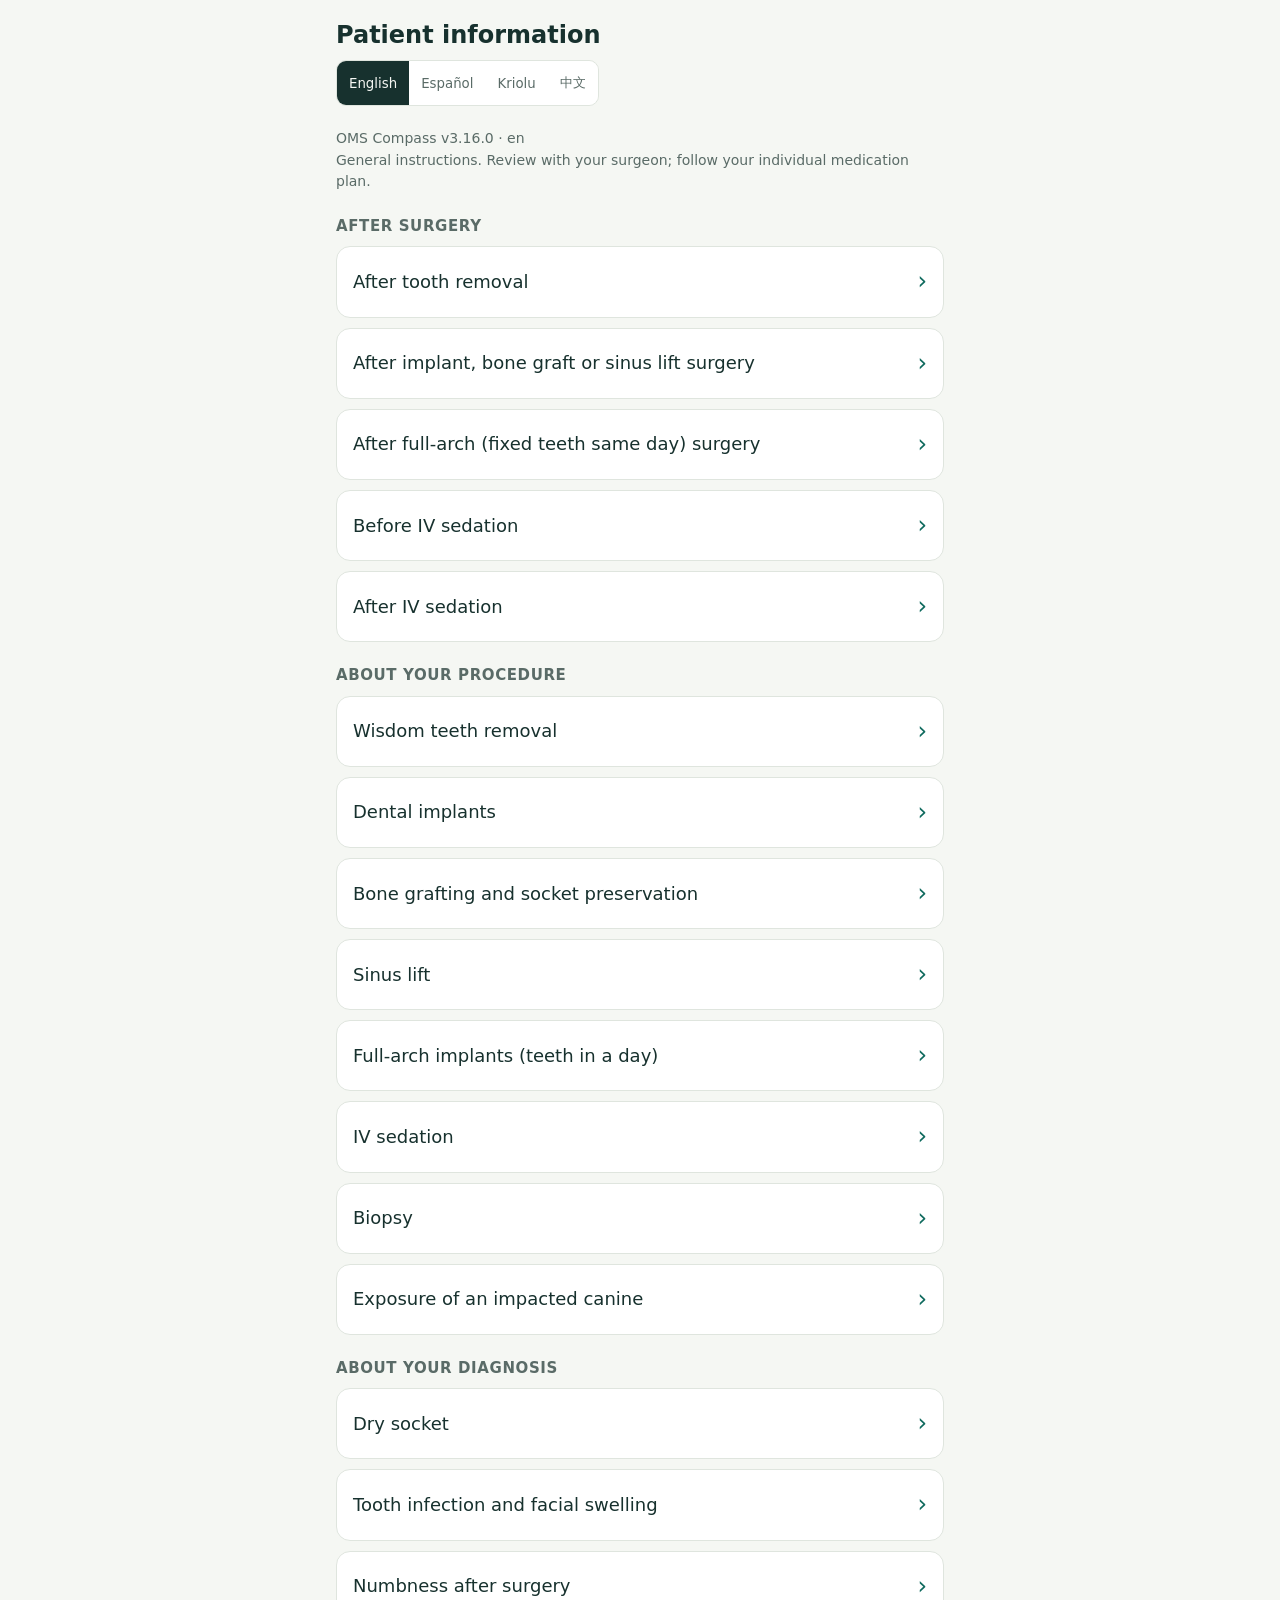
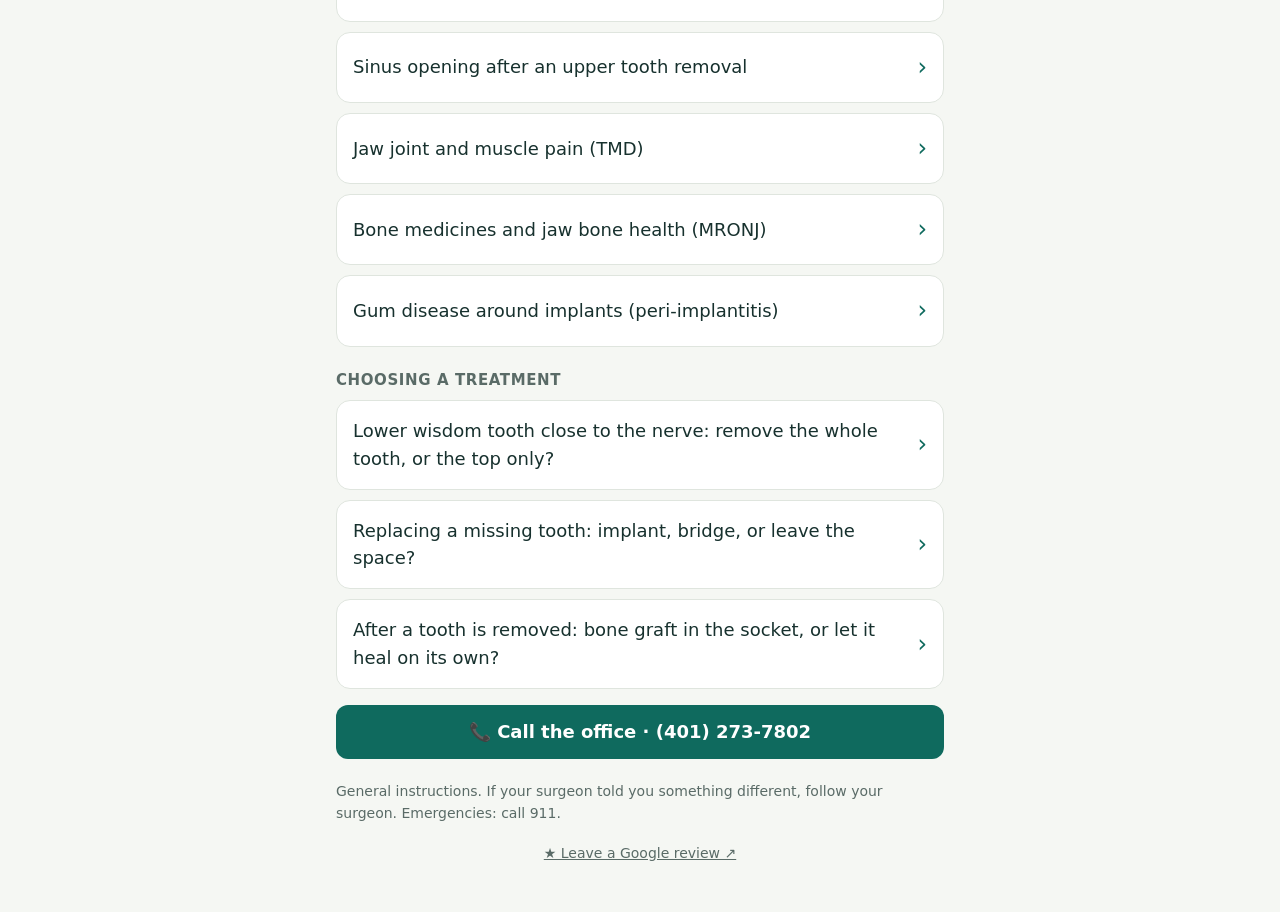
==== handouts/index.html @ c3df0f59 "v3.16.0: reconcile clinical workflows and patient exports" ====
<!doctype html>
<html lang="en">
<head>
<meta charset="utf-8">
<meta name="viewport" content="width=device-width,initial-scale=1,viewport-fit=cover">
<title>Patient Information</title>
<meta name="description" content="Post-operative instructions and patient FAQs in English, Spanish, Cape Verdean Kriolu and Chinese.">
<meta name="robots" content="noindex">
<meta name="theme-color" content="#f5f7f3">
<link rel="icon" href="../icon-192.png">
<link rel="apple-touch-icon" href="../apple-touch-icon.png">
<style>
:root{--bg:#f5f7f3;--surface:#fff;--ink:#17312e;--muted:#5a6b67;--line:#dfe5de;--accent:#0f6a5e;--accent-ink:#fff;--red-bg:#fbece8;--red-line:#ebc1b5;--red-ink:#8b3322;color-scheme:light}
@media (prefers-color-scheme:dark){:root{--bg:#0f1a19;--surface:#162423;--ink:#e6efeb;--muted:#9db0aa;--line:#28403c;--accent:#4fb8a5;--accent-ink:#06211d;--red-bg:#341a15;--red-line:#6a3226;--red-ink:#f2b2a2;color-scheme:dark}}
*{box-sizing:border-box}
body{margin:0;background:var(--bg);color:var(--ink);font:18px/1.55 system-ui,-apple-system,'Segoe UI',sans-serif;-webkit-text-size-adjust:100%}
.wrap{max-width:640px;margin:0 auto;padding:16px max(16px,env(safe-area-inset-right)) 40px max(16px,env(safe-area-inset-left))}
header{display:flex;flex-direction:column;align-items:flex-start;gap:10px;margin:4px 0 14px}
.lang{flex-wrap:wrap}
h1{font-size:24px;line-height:1.25;margin:0}
h2{font-size:22px;line-height:1.3;margin:0 0 12px}
.lang{display:inline-flex;border:1px solid var(--line);border-radius:10px;overflow:hidden;flex:none}
.lang button{border:0;background:var(--surface);color:var(--muted);font:600 15px inherit;font-family:inherit;padding:8px 12px;min-height:44px;cursor:pointer}
.lang button[aria-pressed=true]{background:var(--ink);color:var(--bg)}
.list{display:flex;flex-direction:column;gap:10px}
.card{display:flex;justify-content:space-between;align-items:center;gap:12px;width:100%;text-align:left;background:var(--surface);color:var(--ink);border:1px solid var(--line);border-radius:14px;padding:16px;min-height:64px;font:600 18px/1.35 inherit;font-family:inherit;cursor:pointer;text-decoration:none}
.card span{color:var(--accent);font-size:24px}
.call{display:flex;align-items:center;justify-content:center;gap:8px;min-height:54px;border-radius:12px;background:var(--accent);color:var(--accent-ink);font-weight:700;text-decoration:none;margin:16px 0}
ol{padding-left:24px;margin:0}
li{margin:0 0 12px}
ul.hol{list-style:none;padding:0;margin:0 0 12px}ul.hol li{display:grid;grid-template-columns:30px 1fr;gap:6px;margin:8px 0}ul.hol li.warn{margin-left:0}ul.hol .ic{font-size:20px;line-height:1.3}
.og h3{margin:18px 0 6px;font-size:17px}.og p{margin:4px 0 8px}.ogl{margin-right:4px}.ogl0{color:var(--accent)}
.revs{margin:18px 0 8px;font-size:14px;text-align:center}.revs a{color:var(--muted,#555)}
@media print{.revs a::after{content:' — ' attr(href)}}
li.warn{background:var(--red-bg);border:1px solid var(--red-line);color:var(--red-ink);border-radius:10px;padding:10px 12px;list-style-position:inside;margin-left:-24px;font-weight:600}
.back{border:1px solid var(--line);background:var(--surface);color:var(--accent);border-radius:10px;min-height:44px;padding:0 14px;font:600 16px inherit;font-family:inherit;cursor:pointer;margin-bottom:12px}
.row{display:grid;grid-template-columns:1fr 1fr;gap:10px}
.btn{min-height:50px;border-radius:12px;border:1px solid var(--line);background:var(--surface);color:var(--ink);font:600 16px inherit;font-family:inherit;cursor:pointer}
.rev{background:var(--surface);border:1px solid var(--line);border-radius:14px;padding:14px 16px;margin:16px 0;font-size:16px}
.rev p{margin:0 0 10px}
.rev a{display:flex;align-items:center;justify-content:center;min-height:50px;border-radius:12px;border:1px solid var(--accent);color:var(--accent);font-weight:700;text-decoration:none}
.note{font-size:14px;color:var(--muted);margin-top:22px}
@media print{.qa p.warn{background:none;color:#000;border:1px solid #000}}
h3.sec{font-size:15px;text-transform:uppercase;letter-spacing:.04em;color:var(--muted);margin:22px 0 8px}
.qa h3{font-size:18px;margin:18px 0 4px}
.qa p{margin:0}
.qa p.warn{background:var(--red-bg);border:1px solid var(--red-line);color:var(--red-ink);border-radius:10px;padding:10px 12px;font-weight:600}
:focus-visible{outline:3px solid var(--accent);outline-offset:2px}
@media print{.rev{border:1px solid #000}.rev a{border:0;justify-content:flex-start;min-height:0;color:#000}.rev a::after{content:' — ' attr(href);font-weight:400}body{background:#fff;color:#000;font-size:13pt}.lang,.back,.row,.noprint{display:none!important}.call{background:none;color:#000;justify-content:flex-start;margin:8px 0;padding:0;min-height:0}li.warn{background:none;color:#000;border:1px solid #000}}
</style>
</head>
<body>
<div class="wrap" id="app"></div>
<script>
/* Patient handouts — same text as OMS Compass (Patient tab, post-op instructions): EN/ES/Kriolu/中文. Edit both together. */

const SITES={young:{ph:'(401) 273-7802',tel:'+14012737802',n:'Steven H. Young, DDS, OMS',u:'https://g.page/r/CWM8GLnZutc8EBE/review'},bayside:{ph:'(508) 422-5007',tel:'+15084225007',n:'Bayside Oral & Facial Surgery',u:'https://g.page/r/CVPfUjdMh6k6EBM/review'}};
const SITE=SITES[new URLSearchParams(location.search).get('site')]||SITES.young,PHONE=SITE.ph,TEL=SITE.tel;
const HO=[
{id:"ext",src:["mcgill"],t:{"en":"After tooth removal","es":"Después de una extracción dental","kea":"Dipôs di tira denti","zh":"拔牙后须知"},i:{
en:["Bleeding: bite firmly on the gauze for 30 minutes. Oozing for 1–2 days is normal. Heavy bleeding: sit upright and bite on fresh folded gauze, or a moistened black tea bag, for 30–60 minutes.","Swelling: ice the cheek 20 minutes on, 20 off, for 36 hours, then switch to moist heat. Swelling peaks on day 2–3. Sleep with your head raised for 2 nights.","First 24 hours: no rinsing, spitting or straws. They can pull out the blood clot.","No smoking or vaping for at least 72 hours, ideally 1 week. It raises the risk of a painful dry socket.","From day 2: rinse gently with warm salt water (½ teaspoon in 1 cup) after meals and at bedtime. Brush gently. Augma Shield graft: use only the prescribed rinse, no salt water.","Diet: soft foods for 2 weeks; no hard, crunchy or seedy foods (nuts, chips, popcorn) for 3 weeks. Eat protein, do not skip meals, and drink plenty of fluids.","Pain (adults): ibuprofen 400 mg (two 200 mg tablets) every 6 hours with food, plus Tylenol 500–1,000 mg every 6 hours — taking them together is fine — for 2–3 days. We recommend no more than 3,000 mg of acetaminophen (Tylenol) in 24 hours. Never exceed 4,000 mg in 24 hours from all medicines combined; use a lower limit if your clinician tells you to. Start before the numbness wears off. Use a prescribed opioid only if needed.","Skip ibuprofen with kidney disease, stomach ulcers, a blood thinner, pregnancy, or an aspirin or ibuprofen allergy. Skip Tylenol with liver disease, heavy drinking, or if your prescription pill already contains acetaminophen (for example, Percocet).","Finish any antibiotic; if you get a rash, stop it and call us. No alcohol for 24 hours or while taking opioids. Sit up for 1 minute before standing.","Nausea: nothing by mouth for 1 hour, then sip ginger ale or tea.","Normal: bruising (day 2–3), jaw stiffness, sore throat, sharp bony edges, and dry lip corners (use Vaseline). Stitches dissolve; the socket fills in over about 1 month.","Call us: bleeding that pressure does not stop; pain or swelling worse after day 3, or throbbing pain toward the ear (dry socket); fever over 100.4°F (38°C); pus or bad taste; numbness the next day.","Trouble breathing or swallowing: call 911."],
es:["Sangrado: muerda firmemente la gasa por 30 minutos. Es normal un poco de sangrado leve por 1–2 días. Si sangra mucho: siéntese derecho y muerda una gasa limpia doblada, o una bolsita de té negro humedecida, por 30–60 minutos.","Hinchazón: hielo en la mejilla 20 minutos sí y 20 no por 36 horas; después, calor húmedo. La hinchazón es mayor el día 2–3. Duerma con la cabeza elevada por 2 noches.","Primeras 24 horas: no se enjuague, no escupa y no use popotes (pajillas). Pueden desprender el coágulo.","No fume ni vapee por al menos 72 horas, idealmente 1 semana. Aumenta el riesgo de alveolitis seca, que es muy dolorosa.","Desde el día 2: enjuáguese suavemente con agua tibia con sal (½ cucharadita en 1 taza) después de comer y al acostarse. Cepíllese con cuidado. Injerto Augma Shield: use solo el enjuague recetado, sin agua con sal.","Dieta: comidas blandas por 2 semanas; nada duro, crujiente ni con semillas (nueces, papitas, palomitas) por 3 semanas. Coma proteína, no se salte comidas y tome muchos líquidos.","Dolor (adultos): ibuprofeno 400 mg (2 tabletas de 200 mg) cada 6 horas con comida, más Tylenol 500–1,000 mg cada 6 horas —puede tomarlos juntos— por 2–3 días. Recomendamos no más de 3,000 mg de acetaminofén (Tylenol) en 24 horas. Nunca supere 4,000 mg en 24 horas sumando todos los medicamentos; use un límite menor si su profesional se lo indica. Empiece antes de que se pase la anestesia. Use un opioide recetado solo si es necesario.","No tome ibuprofeno si tiene enfermedad de los riñones o úlceras de estómago, toma un anticoagulante, está embarazada o es alérgico a la aspirina o al ibuprofeno. No tome Tylenol si tiene enfermedad del hígado, bebe mucho alcohol o su pastilla recetada ya contiene acetaminofén (por ejemplo, Percocet).","Termine el antibiótico; si le sale un sarpullido, suspéndalo y llámenos. No tome alcohol por 24 horas ni mientras tome opioides. Siéntese 1 minuto antes de ponerse de pie.","Náuseas: nada por la boca durante 1 hora; luego tome sorbos de ginger ale o té.","Es normal: moretones (día 2–3), rigidez de la mandíbula, dolor de garganta, bordes de hueso filosos y comisuras secas (use vaselina). Los puntos se disuelven solos; el alvéolo se rellena en aproximadamente 1 mes.","Llámenos si tiene: sangrado que no para con presión; dolor o hinchazón que empeora después del día 3, o dolor pulsátil hacia el oído (alveolitis seca); fiebre de más de 100.4°F (38°C); pus o mal sabor; adormecimiento al día siguiente.","Dificultad para respirar o tragar: llame al 911."],
kea:["Sangi: morde firmi na gaza pa 30 minutu. Un bokadinhu di sangi pa 1–2 dia é normal. Si sangi txeu: senta direitu i morde un gaza linpu dobradu, o un saketa di xá pretu moladu, pa 30–60 minutu.","Inxason: jelu na fasi 20 minutu, tira 20, duranti 36 ora; dipôs, kalor úmidu. Inxason ta fika más grandi na dia 2–3. Dormi ku kabesa altu pa 2 noti.","Purmeru 24 ora: ka bu lava boka, ka bu kuspi i ka bu uza palinha. Es kuzas pode tira kuágulu.","Ka bu fuma nen uza vape pa pelo menus 72 ora, midjór 1 simana. Ta aumenta risku di alvéolu seku, ki ta dói txeu.","A partir di dia 2: lava boka divagarinhu ku agu mornu ku sal (½ kudjer di xá na 1 kopu) dipôs di kumi i óra di bai dormi. Skova ku kuidadu. Enxertu Augma Shield: uza só rémédiu di lava boka ki nu pasa-bu, sen agu ku sal.","Kumida: kumida mol pa 2 simana; nada duru, ki ta stala o ku simenti (nozis, xips, pipoka) pa 3 simana. Kumi proteína, ka bu salta kumida i bebe txeu líkidu.","Dor (adultu): ibuprofénu 400 mg (2 kumprimidu di 200 mg) di 6 en 6 ora ku kumida, i Tylenol 500–1,000 mg di 6 en 6 ora — bu pode toma-s djuntu — pa 2–3 dia. Nu ta rekomenda másimu 3,000 mg di asetaminofénu (Tylenol) na 24 ora. Nunka pasa 4,000 mg na 24 ora, konta tudu rémédiu djuntu; uza ménus si bu médiku fla-bu. Kumesa antis di anestezia pasa. Uza opioidi di reseita só si é nesesáriu.","Ka bu toma ibuprofénu si bu ten duénsa di rin o úlsera na stómagu, si bu ta toma anti-koagulanti, si bu sta grávida o si bu é alérjiku a aspirina o ibuprofénu. Ka bu toma Tylenol si bu ten duénsa di fígadu, si bu ta bebe txeu, o si bu rémédiu di reseita dja ten asetaminofénu (pur izénplu Percocet).","Toma antibiótiku ti kaba; si bu tene manxa na pele, para i txoma-nu. Ka bu bebe álkool pa 24 ora nen enkuantu bu ta toma opioidi. Senta 1 minutu antis di labanta.","Nóziu: nada na boka pa 1 ora; dipôs bebe golinhu di ginger ale o xá.","É normal: manxa roxu (dia 2–3), kexada duru, garganta dodu, pontas di osu fínu i kantu di boka seku (poi vazelina). Pontu ta dizolve sozinhu; buraku ta intxi na más o menus 1 mês.","Txoma-nu si: sangi ki ka ta para ku prison; dor o inxason ki ta piora dipôs di dia 3, o dor ki ta latejá pa ladu di orelha (alvéolu seku); febri más di 100.4°F (38°C); pus o gostu mau; dormensia na dia sigínti.","Si bu tene difikuldadi di rispira o di ingoli: txoma 911."],
zh:["出血：用力咬住纱布30分钟。1–2天内有少量渗血属正常现象。出血较多时：坐直，用力咬住折叠的干净纱布或浸湿的红茶包30–60分钟。","肿胀：头36小时在脸颊冷敷，敷20分钟、停20分钟；之后改为湿热敷。肿胀在第2–3天最明显。睡觉时垫高头部，持续2晚。","头24小时：不要漱口、吐口水或用吸管，以免血块脱落。","至少72小时内不要吸烟或吸电子烟，最好1周。吸烟会增加疼痛的干槽症风险。","从第2天起：饭后和睡前用温盐水（1杯水加½茶匙盐）轻轻漱口。轻轻刷牙。植入Augma Shield的：只用处方漱口水，不要用盐水。","饮食：吃软食2周；3周内不要吃硬的、脆的或有籽的食物（坚果、薯片、爆米花）。多吃蛋白质，不要不吃饭，多喝水。","止痛（成人）：布洛芬400毫克（200毫克片剂2片），每6小时一次，随餐服用；加泰诺（Tylenol）500–1,000毫克，每6小时一次。两种药可同时服用，持续2–3天。建议24小时内对乙酰氨基酚（泰诺）不超过3,000毫克。所有药物合计24小时内绝不可超过4,000毫克；如医生要求更低上限，请遵医嘱。在麻药消退前开始服用。仅在必要时服用处方阿片类药物。","以下情况不要服用布洛芬：肾病、胃溃疡、服用抗凝血药、怀孕，或对阿司匹林或布洛芬过敏。以下情况不要服用泰诺：肝病、大量饮酒，或处方药已含对乙酰氨基酚（例如Percocet）。","如开了抗生素，请服完全程；出现皮疹请停药并致电我们。24小时内及服用阿片类药物期间不要饮酒。起身前先坐1分钟。","恶心：1小时内不要经口进食任何东西；之后小口喝姜汁汽水或茶。","正常现象：淤青（第2–3天）、下颌僵硬、喉咙痛、尖锐骨边、嘴角干裂（可涂凡士林）。缝线会自行溶解；拔牙窝约1个月长满。","出现以下情况请致电我们：按压止不住的出血；第3天后疼痛或肿胀加重，或向耳朵方向的跳痛（干槽症）；发烧超过100.4°F（38°C）；有脓或口中异味；第二天仍然麻木。","呼吸或吞咽困难：请拨打911。"]}},
{id:"imp",src:["mcgill"],t:{"en":"After implant, bone graft or sinus lift surgery","es":"Después de implantes, injerto óseo o elevación de seno","kea":"Dipôs di implanti, enxertu di osu o levantamentu di seiu","zh":"种植牙、植骨或上颌窦提升术后须知"},i:{
en:["Bleeding: bite on the gauze for 30 minutes. Oozing for 1–2 days is normal.","Swelling: ice 20 minutes on, 20 off, for 36 hours, then moist heat. Sleep with your head raised for 2 nights.","Do not touch the site with your tongue or fingers, or pull your lip to look.","Diet: do not chew on the implant side for 3–4 weeks, or longer if we tell you. Implants on both sides: soft foods for 3–4 weeks. No hard or crunchy food.","Surgery day: no rinsing or spitting. From the next morning: prescribed rinse (Peridex) twice a day for 30 seconds, plus warm salt water (½ teaspoon in 1 cup) after meals. Brush gently. Augma Shield graft: prescribed rinse only, no salt water.","Denture or flipper: leave it out as much as possible. It must not press on the site. Do not eat with it until we adjust it.","Small sand-like graft granules may come out for a few days. This is normal.","Sinus lift: do not blow your nose for 1 week. Sneeze with your mouth open. No straws. No flying for 2 weeks.","No smoking or vaping for at least 2 weeks — quitting is best. Smoking raises the risk that the implant or graft fails.","Pain (adults): ibuprofen 400 mg (two 200 mg tablets) every 6 hours with food, plus Tylenol 500–1,000 mg every 6 hours — taking them together is fine — for 2–3 days. We recommend no more than 3,000 mg of acetaminophen (Tylenol) in 24 hours. Never exceed 4,000 mg in 24 hours from all medicines combined; use a lower limit if your clinician tells you to. Start before the numbness wears off. Use a prescribed opioid only if needed.","Skip ibuprofen with kidney disease, stomach ulcers, a blood thinner, pregnancy, or an aspirin or ibuprofen allergy. Skip Tylenol with liver disease, heavy drinking, or if your prescription pill already contains acetaminophen (for example, Percocet).","Finish any antibiotic. If you get a rash, stop it and call us.","Call us: bleeding that will not stop; pain or swelling worse after day 3; fever; pus; a loose healing cap; exposed graft or membrane; air or fluid passing between your mouth and nose; numbness the next day."],
es:["Sangrado: muerda la gasa por 30 minutos. Es normal un poco de sangrado leve por 1–2 días.","Hinchazón: hielo 20 minutos sí y 20 no por 36 horas; después, calor húmedo. Duerma con la cabeza elevada por 2 noches.","No toque la zona con la lengua ni los dedos, ni jale el labio para mirar.","Dieta: no mastique del lado del implante por 3–4 semanas, o más si se lo indicamos. Implantes en ambos lados: comidas blandas por 3–4 semanas. Nada duro ni crujiente.","Día de la cirugía: no se enjuague ni escupa. Desde la mañana siguiente: enjuague recetado (Peridex) dos veces al día por 30 segundos, más agua tibia con sal (½ cucharadita en 1 taza) después de comer. Cepíllese con cuidado. Injerto Augma Shield: solo el enjuague recetado, sin agua con sal.","Dentadura o puente removible: déjelo fuera lo más posible. No debe presionar la zona. No coma con él hasta que lo ajustemos.","Pueden salir pequeños gránulos del injerto, como arena, por unos días. Es normal.","Elevación de seno: no se suene la nariz por 1 semana. Estornude con la boca abierta. No use popotes. No viaje en avión por 2 semanas.","No fume ni vapee por al menos 2 semanas; lo mejor es dejarlo. Fumar aumenta el riesgo de que fallen el implante o el injerto.","Dolor (adultos): ibuprofeno 400 mg (2 tabletas de 200 mg) cada 6 horas con comida, más Tylenol 500–1,000 mg cada 6 horas —puede tomarlos juntos— por 2–3 días. Recomendamos no más de 3,000 mg de acetaminofén (Tylenol) en 24 horas. Nunca supere 4,000 mg en 24 horas sumando todos los medicamentos; use un límite menor si su profesional se lo indica. Empiece antes de que se pase la anestesia. Use un opioide recetado solo si es necesario.","No tome ibuprofeno si tiene enfermedad de los riñones o úlceras de estómago, toma un anticoagulante, está embarazada o es alérgico a la aspirina o al ibuprofeno. No tome Tylenol si tiene enfermedad del hígado, bebe mucho alcohol o su pastilla recetada ya contiene acetaminofén (por ejemplo, Percocet).","Termine el antibiótico. Si le sale un sarpullido, suspéndalo y llámenos.","Llámenos si tiene: sangrado que no para; dolor o hinchazón que empeora después del día 3; fiebre; pus; un tornillo de cicatrización flojo; injerto o membrana expuestos; paso de aire o líquido entre la boca y la nariz; adormecimiento al día siguiente."],
kea:["Sangi: morde na gaza pa 30 minutu. Un bokadinhu di sangi pa 1–2 dia é normal.","Inxason: jelu 20 minutu, tira 20, duranti 36 ora; dipôs, kalor úmidu. Dormi ku kabesa altu pa 2 noti.","Ka bu toka na lugar ku língua o ku dedu, nen ka bu puxa lábiu pa djobe.","Kumida: ka bu mastiga di ladu di implanti pa 3–4 simana, o más si nu fla-bu. Implanti na dos ladu: kumida mol pa 3–4 simana. Nada duru nen ki ta stala.","Dia di sirurjia: ka bu lava boka nen ka bu kuspi. A partir di palmanhan sigínti: rémédiu di lava boka (Peridex) 2 bes pa dia pa 30 sigundu, i agu mornu ku sal (½ kudjer di xá na 1 kopu) dipôs di kumi. Skova ku kuidadu. Enxertu Augma Shield: só rémédiu di lava boka, sen agu ku sal.","Dentadura o ponti di tira-poi: dexa-l fora más ki bu pode. E ka debe karga riba di lugar. Ka bu kumi ku el ti nu djusta-l.","Pode sai pedasinhu pikinoti di enxertu, sima areia, duranti uns dia. É normal.","Levantamentu di seiu: ka bu asua naris pa 1 simana. Spirra ku boka abertu. Ka bu uza palinha. Ka bu bua di avion pa 2 simana.","Ka bu fuma nen uza vape pa pelo menus 2 simana; midjór é dexa di bes. Fuma ta aumenta risku di implanti o enxertu fadja.","Dor (adultu): ibuprofénu 400 mg (2 kumprimidu di 200 mg) di 6 en 6 ora ku kumida, i Tylenol 500–1,000 mg di 6 en 6 ora — bu pode toma-s djuntu — pa 2–3 dia. Nu ta rekomenda másimu 3,000 mg di asetaminofénu (Tylenol) na 24 ora. Nunka pasa 4,000 mg na 24 ora, konta tudu rémédiu djuntu; uza ménus si bu médiku fla-bu. Kumesa antis di anestezia pasa. Uza opioidi di reseita só si é nesesáriu.","Ka bu toma ibuprofénu si bu ten duénsa di rin o úlsera na stómagu, si bu ta toma anti-koagulanti, si bu sta grávida o si bu é alérjiku a aspirina o ibuprofénu. Ka bu toma Tylenol si bu ten duénsa di fígadu, si bu ta bebe txeu, o si bu rémédiu di reseita dja ten asetaminofénu (pur izénplu Percocet).","Toma antibiótiku ti kaba. Si bu tene manxa na pele, para i txoma-nu.","Txoma-nu si: sangi ki ka ta para; dor o inxason ki ta piora dipôs di dia 3; febri; pus; tanpa di kikatrizason mole; enxertu o membrana diskubertu; ar o líkidu ta pasa entri boka ku naris; dormensia na dia sigínti."],
zh:["出血：咬住纱布30分钟。1–2天内有少量渗血属正常现象。","肿胀：头36小时冷敷，敷20分钟、停20分钟；之后改为湿热敷。睡觉时垫高头部，持续2晚。","不要用舌头或手指碰触伤口，也不要拉开嘴唇查看。","饮食：3–4周内不要用种植体一侧咀嚼，如我们另有指示则更久。两侧都有种植体：吃软食3–4周。不要吃硬的或脆的食物。","手术当天：不要漱口或吐口水。从第二天早上起：每天2次用处方漱口水（Peridex）含漱30秒，饭后加用温盐水（1杯水加½茶匙盐）漱口。轻轻刷牙。植入Augma Shield的：只用处方漱口水，不要用盐水。","假牙或临时活动牙：尽量不戴，不能压到手术部位。在我们调整好之前，不要戴着它吃东西。","几天内可能会有像细沙一样的植骨颗粒掉出来，这是正常的。","上颌窦提升术：1周内不要擤鼻涕。打喷嚏时张开嘴。不要用吸管。2周内不要乘坐飞机。","至少2周内不要吸烟或吸电子烟，最好彻底戒烟。吸烟会增加种植体或植骨失败的风险。","止痛（成人）：布洛芬400毫克（200毫克片剂2片），每6小时一次，随餐服用；加泰诺（Tylenol）500–1,000毫克，每6小时一次。两种药可同时服用，持续2–3天。建议24小时内对乙酰氨基酚（泰诺）不超过3,000毫克。所有药物合计24小时内绝不可超过4,000毫克；如医生要求更低上限，请遵医嘱。在麻药消退前开始服用。仅在必要时服用处方阿片类药物。","以下情况不要服用布洛芬：肾病、胃溃疡、服用抗凝血药、怀孕，或对阿司匹林或布洛芬过敏。以下情况不要服用泰诺：肝病、大量饮酒，或处方药已含对乙酰氨基酚（例如Percocet）。","如开了抗生素，请服完全程。出现皮疹请停药并致电我们。","出现以下情况请致电我们：出血不止；第3天后疼痛或肿胀加重；发烧；有脓；愈合帽松动；植骨材料或膜外露；口腔与鼻腔之间有空气或液体相通；第二天仍有麻木。"]}},
{id:"arch",src:["mcgill"],t:{"en":"After full-arch (fixed teeth same day) surgery","es":"Después de cirugía de arcada completa (dientes fijos el mismo día)","kea":"Dipôs di sirurjia di arkada interu (denti fixu na mesmu dia)","zh":"全口种植（当天固定牙）术后须知"},i:{
en:["First 2 days: gauze, ice and head raised, as for any oral surgery.","Your new teeth are temporary and fixed in place. Do not try to remove them.","Diet: liquids and very soft food for the first 2 weeks, then fork-tender food until we clear you (usually about 3 months). Do not bite into hard food with your front teeth.","Clean under the bridge twice a day with a water flosser on its lowest setting, starting about day 7. Use the rinse we prescribed.","Do not smoke or vape for at least 2 weeks. Quitting for good is best. Smoking raises the risk that the implants fail.","Pain (adults): ibuprofen 400 mg (two 200 mg tablets) every 6 hours with food, plus Tylenol 500–1,000 mg every 6 hours — taking them together is fine — for 2–3 days. We recommend no more than 3,000 mg of acetaminophen (Tylenol) in 24 hours. Never exceed 4,000 mg in 24 hours from all medicines combined; use a lower limit if your clinician tells you to. Start before the numbness wears off. Use a prescribed opioid only if needed.","Skip ibuprofen with kidney disease, stomach ulcers, a blood thinner, pregnancy, or an aspirin or ibuprofen allergy. Skip Tylenol with liver disease, heavy drinking, or if your prescription pill already contains acetaminophen (for example, Percocet).","Your speech and bite will feel different for a few weeks. This is normal. Wear your night guard every night if we gave you one.","Call us: a loose, cracked or moving bridge; a bite that feels uneven or hurts on one spot; swelling, pus or fever.","Keep every follow-up visit. They protect the implants while they heal."],
es:["Primeros 2 días: gasa, hielo y cabeza elevada, como en cualquier cirugía oral.","Sus dientes nuevos son provisionales y están fijos. No intente quitarlos.","Dieta: líquidos y comida muy blanda las primeras 2 semanas; después, comida que se pueda partir con un tenedor hasta que le demos el alta (por lo general unos 3 meses). No muerda comida dura con los dientes de enfrente.","Limpie debajo del puente dos veces al día con un irrigador de agua en su nivel más bajo, a partir del día 7 aproximadamente. Use el enjuague recetado.","No fume ni use cigarrillos electrónicos (vapeo) por al menos 2 semanas. Lo mejor es dejar de fumar por completo. Fumar aumenta el riesgo de que fallen los implantes.","Dolor (adultos): ibuprofeno 400 mg (2 tabletas de 200 mg) cada 6 horas con comida, más Tylenol 500–1,000 mg cada 6 horas —puede tomarlos juntos— por 2–3 días. Recomendamos no más de 3,000 mg de acetaminofén (Tylenol) en 24 horas. Nunca supere 4,000 mg en 24 horas sumando todos los medicamentos; use un límite menor si su profesional se lo indica. Empiece antes de que se pase la anestesia. Use un opioide recetado solo si es necesario.","No tome ibuprofeno si tiene enfermedad de los riñones o úlceras de estómago, toma un anticoagulante, está embarazada o es alérgico a la aspirina o al ibuprofeno. No tome Tylenol si tiene enfermedad del hígado, bebe mucho alcohol o su pastilla recetada ya contiene acetaminofén (por ejemplo, Percocet).","Su forma de hablar y su mordida se sentirán diferentes por unas semanas; es normal. Use su protector nocturno todas las noches si le dimos uno.","Llámenos si: el puente está flojo, roto o se mueve; la mordida se siente dispareja o duele en un punto; tiene hinchazón, pus o fiebre.","Asista a todas sus citas de control. Protegen los implantes mientras sanan."],
kea:["Purmeru 2 dia: gaza, jelu i kabesa altu, sima na kualker sirurjia di boka.","Bu denti novu é provizóriu i é fixu. Ka bu tenta tira-s.","Kumida: líkidu i kumida mutu mol duranti 2 purmeru simana; dipôs, kumida ki garfu ta parti fásil ti nu da-bu alta (normalmenti uns 3 mês). Ka bu morde kumida duru ku denti di frenti.","Linpa baxu di ponti 2 bes pa dia ku un irigador di agu na nível más baxu, a partir más o menus di dia 7. Uza rémédiu di lava boka ki nu pasa-bu.","Ka bu fuma nen ka bu uza sigaru eletróniku (vape) pa pelo menus 2 simana. Midjór é dexa di fuma di bes. Fuma ta aumenta risku di implanti fadja.","Dor (adultu): ibuprofénu 400 mg (2 kumprimidu di 200 mg) di 6 en 6 ora ku kumida, i Tylenol 500–1,000 mg di 6 en 6 ora — bu pode toma-s djuntu — pa 2–3 dia. Nu ta rekomenda másimu 3,000 mg di asetaminofénu (Tylenol) na 24 ora. Nunka pasa 4,000 mg na 24 ora, konta tudu rémédiu djuntu; uza ménus si bu médiku fla-bu. Kumesa antis di anestezia pasa. Uza opioidi di reseita só si é nesesáriu.","Ka bu toma ibuprofénu si bu ten duénsa di rin o úlsera na stómagu, si bu ta toma anti-koagulanti, si bu sta grávida o si bu é alérjiku a aspirina o ibuprofénu. Ka bu toma Tylenol si bu ten duénsa di fígadu, si bu ta bebe txeu, o si bu rémédiu di reseita dja ten asetaminofénu (pur izénplu Percocet).","Bu manera di papia i bu mordida ta xinti diferenti pa algun simana; é normal. Uza bu protetor di noti tudu noti si nu da-bu un.","Txoma-nu si: ponti sta mole, rakadu o ta mexe; mordida ta xinti dizigual o ta dói na un pontu; inxason, pus o febri.","Ben pa tudu bu konsulta di kontrolu. Es ta proteje implantis enkuantu es ta kura."],
zh:["头2天：与其他口腔手术一样，咬纱布、冷敷并垫高头部。","您的新牙是临时的，并且是固定的。不要试图自行取下。","饮食：头2周吃流质和非常软的食物；之后吃用叉子就能轻松分开的软食，直到我们通知您可以恢复正常饮食（通常约3个月）。不要用前牙咬硬的食物。","大约从第7天起，每天2次用冲牙器（调到最低档）清洁牙桥下方。使用我们开的漱口水。","至少2周内不要吸烟或吸电子烟，最好彻底戒烟。吸烟会增加种植体失败的风险。","止痛（成人）：布洛芬400毫克（200毫克片剂2片），每6小时一次，随餐服用；加泰诺（Tylenol）500–1,000毫克，每6小时一次。两种药可同时服用，持续2–3天。建议24小时内对乙酰氨基酚（泰诺）不超过3,000毫克。所有药物合计24小时内绝不可超过4,000毫克；如医生要求更低上限，请遵医嘱。在麻药消退前开始服用。仅在必要时服用处方阿片类药物。","以下情况不要服用布洛芬：肾病、胃溃疡、服用抗凝血药、怀孕，或对阿司匹林或布洛芬过敏。以下情况不要服用泰诺：肝病、大量饮酒，或处方药已含对乙酰氨基酚（例如Percocet）。","几周内您说话和咬合的感觉会有所不同，这是正常的。如果我们给了您夜间护牙套，请每晚佩戴。","出现以下情况请致电我们：牙桥松动、破裂或移动；咬合不平或某一点疼痛；肿胀、有脓或发烧。","请按时参加每次复诊。复诊可在愈合期间保护种植体。"]}},
{id:"presed",src:["fast","glp1"],t:{"en":"Before IV sedation","es":"Antes de la sedación intravenosa","kea":"Antis di sedason na veia","zh":"静脉镇静前须知"},i:{
en:["Food: no solid food, milk or gum for 8 hours before your appointment.","Clear liquids are OK until 2 hours before: water, apple juice, black coffee or tea (no milk). Then nothing.","Medicines: ask us which of your usual medicines to take, and take them with a sip of water. Tell us if you take a blood thinner or a weekly diabetes or weight-loss injection (Ozempic, Wegovy, Mounjaro, Zepbound, Trulicity).","No smoking for 12 hours and no cannabis (smoked, vaped or edible) for 3 days before.","A responsible adult must come with you, stay in the office, and drive you home. No driving or machinery for at least 24 hours after sedation.","Wear loose sleeves that roll up above the elbow, and flat shoes. Remove contacts, jewelry and dentures. No nail polish or heavy makeup.","If you get sick before your appointment (cold, fever, vomiting), call us."],
es:["Comida: nada de comida sólida, leche ni chicle durante 8 horas antes de su cita.","Puede tomar líquidos claros hasta 2 horas antes: agua, jugo de manzana, café o té negro (sin leche). Después, nada.","Medicinas: pregúntenos cuáles de sus medicinas habituales debe tomar y tómelas con un sorbo de agua. Avísenos si toma un anticoagulante o usa una inyección semanal para la diabetes o para bajar de peso (Ozempic, Wegovy, Mounjaro, Zepbound, Trulicity).","No fume por 12 horas ni use cannabis (fumado, vapeado o comestible) por 3 días antes.","Un adulto responsable debe acompañarlo, quedarse en la oficina y llevarlo a casa. No maneje ni use maquinaria durante al menos 24 horas después de la sedación.","Use mangas holgadas que se puedan subir por encima del codo y zapatos bajos. Quítese lentes de contacto, joyas y dentaduras. Sin esmalte de uñas ni mucho maquillaje.","Si se enferma antes de su cita (resfriado, fiebre, vómitos), llámenos."],
kea:["Kumida: nada di kumida sólidu, leti o txikleti duranti 8 ora antis di bu konsulta.","Líkidu klaru é dretu ti 2 ora antis: agu, sumu di masan, kafé o xá pretu (sen leti). Dipôs, nada.","Rémédiu: purgunta-nu kal di bu rémédiu di kada dia ki bu debe toma, i toma-s ku un golinhu di agu. Fla-nu si bu ta toma anti-koagulanti o un injeson di simana pa diabetis o pa perde pézu (Ozempic, Wegovy, Mounjaro, Zepbound, Trulicity).","Ka bu fuma pa 12 ora i ka bu uza kanábis (fumadu, vape o kumida) pa 3 dia antis.","Un adultu rasponsável ten ki ben ku bu, fika na ofisina i leba-bu kasa. Ka bu kondus nen uza mákina pa pelo menus 24 ora dipôs di sedason.","Bisti manga largu ki ta subi riba di kotovelu i sapatu baxu. Tira lenti di kontatu, joia i dentadura. Sen verniz di unha nen txeu maquiaji.","Si bu fika duenti antis di bu konsulta (konstipason, febri, vómitu), txoma-nu."],
zh:["饮食：预约前8小时内不要吃固体食物、喝牛奶或嚼口香糖。","术前2小时之前可以喝清澈的液体：水、苹果汁、黑咖啡或清茶（不加牛奶）。之后什么都不要喝。","药物：请问我们平时的药物中哪些要照常服用，并用一小口水送服。如果您服用抗凝血药，或每周注射一次治疗糖尿病或减重的药物（Ozempic、Wegovy、Mounjaro、Zepbound、Trulicity），请告诉我们。","术前12小时内不要吸烟；术前3天内不要使用大麻（吸食、电子烟或食用）。","必须由一名负责任的成年人陪同前来，留在诊所并开车送您回家。镇静后至少24小时内不要开车或操作机器。","穿袖子能卷到手肘以上的宽松衣服和平底鞋。取下隐形眼镜、首饰和假牙。不要涂指甲油或浓妆。","如果您在预约前生病（感冒、发烧、呕吐），请致电我们。"]}},
{id:"sed",src:["hsdm"],t:{"en":"After IV sedation","es":"Después de la sedación intravenosa","kea":"Dipôs di sedason na veia","zh":"静脉镇静后须知"},i:{
en:["A responsible adult must take you home and stay with you for the rest of the day (at least 4 hours).","For at least 24 hours after IV sedation: no driving, machinery, cooking on the stove, or important decisions or signing documents. No alcohol for 24 hours. Do not drive while taking opioid pain medicine.","Do not care for young children alone today.","Start with sips of clear fluids, then light food. For nausea, take small sips; ginger ale can help.","Rest with your head raised. You may feel sleepy or forgetful today.","A small bruise at the IV site is normal. Call us for a red, painful streak or swelling in the arm.","Call 911: trouble breathing, cannot be woken, or chest pain."],
es:["Un adulto responsable debe llevarlo a casa y quedarse con usted el resto del día (al menos 4 horas).","Durante al menos 24 horas después de la sedación intravenosa: no maneje, no use maquinaria, no cocine en la estufa, ni tome decisiones importantes o firme documentos. No tome alcohol por 24 horas. No maneje mientras tome analgésicos opioides.","No cuide solo a niños pequeños hoy.","Empiece con sorbos de líquidos claros y luego comida ligera. Si tiene náuseas, tome sorbos pequeños; el ginger ale puede ayudar.","Descanse con la cabeza elevada. Puede sentirse con sueño u olvidadizo hoy.","Es normal un pequeño moretón donde estuvo el suero. Llámenos si hay una línea roja y dolorosa o hinchazón en el brazo.","Llame al 911 si: le cuesta respirar, no se puede despertar o tiene dolor en el pecho."],
kea:["Un adultu rasponsável ten ki leba-bu kasa i fika ku bu resta di dia (pelo menus 4 ora).","Pa pelo menus 24 ora dipôs di sedason na veia: ka bu kondus, ka bu uza mákina, ka bu kuzinha na fogon, nen ka bu toma disizon importanti o sina dokumentu. Ka bu bebe álkool pa 24 ora. Ka bu kondus enkuantu bu sta ta toma rémédiu pa dor opioidi.","Oji ka bu toma konta di mininu pikinoti sozinhu.","Kumesa ku golinhu di líkidu klaru, dipôs kumida leve. Si bu sta ku nóziu, bebe golinhu pikinoti; ginger ale pode djuda.","Diskansa ku kabesa altu. Oji bu pode xinti ku sonu o skesedu.","Un manxa roxu pikinoti na lugar di soru é normal. Txoma-nu si bu tene un risku burmedju ki ta dói o inxason na brasu.","Txoma 911 si: difikuldadi di rispira, ka ta kunsigi korda, o dor na pextu."],
zh:["必须由一名负责任的成年人送您回家，并在当天余下时间陪伴您（至少4小时）。","静脉镇静后至少24小时内：不要开车、操作机器、用炉灶做饭，也不要做重要决定或签署文件。24小时内不要饮酒。服用阿片类止痛药期间不要开车。","今天不要独自照顾幼儿。","先小口喝清澈的液体，再吃清淡的食物。如有恶心，请小口慢喝；姜汁汽水可能有帮助。","休息时垫高头部。今天您可能会感到困倦或健忘。","静脉输液处有小块淤青是正常的。如手臂出现发红、疼痛的条纹或肿胀，请致电我们。","请拨打911：呼吸困难、叫不醒，或胸痛。"]}}];
/* ===== Patient FAQs: procedures and diagnoses (EN/ES/Kriolu/中文; a language missing from FAQ_LANGS shows English). Each item is [question, answer]. ===== */
const FAQ=[
{id:"fwis",k:"proc",t:{"en":"Wisdom teeth removal","es":"Extracción de muelas del juicio","kea":"Tira denti di juízu","zh":"拔除智齿"},i:{
en:[["Why remove them?","Wisdom teeth often lack room to come in. They can cause infection, decay or gum disease in the tooth next to them, or cysts. We recommend removal when there is a problem now or a high chance of one later."],["Is there a best age?","Usually the late teens or early twenties. Roots are shorter and bone is softer, so healing is faster and nerve risk is lower."],["Will I be awake?","You choose with us: local numbing only, or IV sedation so you are relaxed and remember little."],["How long is recovery?","Swelling peaks on day 2–3. Most people return to school or work in 3–5 days. Soft food for about 2 weeks."],["What are the risks?","Swelling, bruising and dry socket are the most common. Lower teeth sit near a nerve; numbness of the lip, chin or tongue can occur and is usually temporary. Upper teeth sit near the sinus. We will review your own risk from your X-rays."]],
es:[["¿Por qué sacarlas?","Las muelas del juicio a menudo no tienen espacio para salir. Pueden causar infección, caries o enfermedad de las encías en la muela de al lado, o quistes. Recomendamos sacarlas cuando ya hay un problema o hay mucha probabilidad de que lo haya."],["¿Hay una edad ideal?","Por lo general, al final de la adolescencia o a principios de los 20 años. Las raíces son más cortas y el hueso más blando, así que se sana más rápido y hay menos riesgo para el nervio."],["¿Estaré despierto?","Usted decide con nosotros: solo anestesia local, o sedación intravenosa para estar relajado y recordar poco."],["¿Cuánto dura la recuperación?","La hinchazón es mayor el día 2–3. La mayoría vuelve a la escuela o al trabajo en 3–5 días. Comida blanda por unas 2 semanas."],["¿Cuáles son los riesgos?","Lo más común es hinchazón, moretones y alveolitis seca. Las muelas de abajo están cerca de un nervio; puede haber adormecimiento del labio, la barbilla o la lengua, que por lo general es temporal. Las de arriba están cerca del seno. Revisaremos su riesgo en sus radiografías."]],
kea:[["Pamodi ki nu ta tira-s?","Txeu bes denti di juízu ka ten spasu pa nase. Es pode djunta infeson, kári o duensa di jenjiva na denti di ladu, o kistu. Nu ta rakomenda tira-s ora ki dja ten un prubléma, o si ten txeu xansi di ten un dipôs."],["Ten un idadi midjór?","Normalmenti na fin di adoleséncia o na komésu di 20 anu. Raís é más kurtu i osu é más mol, entón ta kura más rápidu i risku pa nérvu é más baxu."],["N ta fika korda?","Bu ta disidi ku nos: só aneztezia lokal, o sedason na veia pa bu fika rilaxadu i lembra pouku."],["Kantu tenpu ta leba pa rekupera?","Inxason ta fika más grandi na dia 2–3. Má párti di genti ta volta pa skóla o trabadju na 3–5 dia. Kumida mol pa más o menus 2 simana."],["Kuze ki é risku?","Kuza más kumun é inxason, manxa roxu i alvéolu seku. Denti di baxu sta pertu di un nérvu; lábiu, kexu o língua pode fika dromidu, má normalmenti é pa un tenpu só. Denti di riba sta pertu di seiu. Nu ta odja bu risku na bu raio-X."]],
zh:[["为什么要拔除？","智齿常常没有足够的空间长出来。它们可能引起感染、邻牙龋坏或牙周病，或形成囊肿。如果现在已有问题，或将来很可能出现问题，我们建议拔除。"],["有最佳年龄吗？","通常是十几岁后期或二十出头。这时牙根较短、骨质较软，愈合更快，神经受损的风险也更低。"],["我会是清醒的吗？","您可以和我们一起决定：只用局部麻醉，或用静脉镇静让您放松，术后几乎不记得过程。"],["恢复需要多久？","肿胀在第2–3天最明显。大多数人3–5天后可以回到学校或工作。吃软食约2周。"],["有哪些风险？","最常见的是肿胀、淤青和干槽症。下颌智齿靠近神经，可能出现嘴唇、下巴或舌头麻木，通常是暂时的。上颌智齿靠近上颌窦。我们会根据您的X光片评估您的个人风险。"]]}},
{id:"fimp",k:"proc",t:{"en":"Dental implants","es":"Implantes dentales","kea":"Implanti dentáriu","zh":"种植牙"},i:{
en:[["What is an implant?","A small titanium or zirconia post placed in the jawbone. It acts like a tooth root and holds a crown, bridge or denture."],["Does it hurt?","Most people say it hurts less than a tooth removal. Over-the-counter pain medicine is usually enough for 2–3 days."],["How long until I get my tooth?","The bone usually needs about 2–6 months to bond to the implant. Sometimes a temporary tooth is placed the same day. Your plan depends on bone quality and how firm the implant is at surgery."],["How long do implants last?","Most last many years. Daily cleaning, regular checkups and not smoking give the best chance."],["Who is at higher risk of problems?","People who smoke, have poorly controlled diabetes, grind their teeth, or have past gum disease. Tell us about bone or cancer medicines and head and neck radiation."]],
es:[["¿Qué es un implante?","Un pequeño poste de titanio o zirconio que se coloca en el hueso. Funciona como la raíz de un diente y sostiene una corona, un puente o una dentadura."],["¿Duele?","La mayoría dice que duele menos que una extracción. Por lo general bastan analgésicos sin receta por 2–3 días."],["¿Cuánto falta para tener mi diente?","El hueso suele tardar unos 2–6 meses en unirse al implante. A veces se coloca un diente provisional el mismo día. Su plan depende de la calidad del hueso y de qué tan firme quede el implante en la cirugía."],["¿Cuánto duran los implantes?","La mayoría dura muchos años. Limpiarlos a diario, ir a sus controles y no fumar da la mejor probabilidad."],["¿Quién tiene más riesgo de problemas?","Las personas que fuman, tienen diabetes mal controlada, aprietan o rechinan los dientes, o han tenido enfermedad de las encías. Avísenos si toma medicinas para los huesos o el cáncer, o si recibió radiación en la cabeza o el cuello."]],
kea:[["Kuze ki é un implanti?","Un pinu pikinoti di titániu o zirkóniu ki ta poi na osu di kexada. E ta funsiona sima raís di denti i e ta sigura un koroa, un ponti o un dentadura."],["E ta dói?","Má párti di genti ta fla ma e ta dói ménus ki tira un denti. Normalmenti rémédiu pa dor sen reseta pa 2–3 dia ta txiga."],["Kantu tenpu ti N ten nha denti?","Osu normalmenti ta mesté más o menus 2–6 mês pa djunta ku implanti. Às bes ta poi un denti provizóriu na mesmu dia. Bu planu ta dipende di kualidadi di osu i di kantu firmi implanti fika na sirurjia."],["Kantu tenpu implanti ta dura?","Má párti ta dura txeu anu. Linpa-s tudu dia, bai konsulta di kontrolu i ka fuma ta da midjór xansi."],["Kenha ki ten más risku di prubléma?","Algen ki ta fuma, ki ten diabetis mal kontroladu, ki ta raspa o apérta denti, o ki dja tevi duensa di jenjiva. Fla-nu si bu ta toma rémédiu pa osu o pa kánser, o si bu dja toma radiason na kabesa o na pesku."]],
zh:[["什么是种植体？","一种放入颌骨中的小型钛或氧化锆柱体。它的作用像牙根，用来支撑牙冠、牙桥或假牙。"],["会痛吗？","大多数人说比拔牙还不痛。通常服用非处方止痛药2–3天就足够。"],["多久才能装上牙齿？","骨头通常需要约2–6个月与种植体结合。有时可以在手术当天装上临时牙。具体方案取决于骨质以及手术时种植体的稳固程度。"],["种植牙能用多久？","大多数能使用很多年。每天清洁、定期复查、不吸烟，效果最好。"],["哪些人更容易出现问题？","吸烟、糖尿病控制不佳、磨牙或紧咬牙，或曾有牙周病的人。如果您在服用骨质药物或抗癌药物，或头颈部接受过放疗，请告诉我们。"]]}},
{id:"fgraft",k:"proc",t:{"en":"Bone grafting and socket preservation","es":"Injerto óseo y preservación del alvéolo","kea":"Enxertu di osu i preservason di alvéolu","zh":"植骨与牙槽窝保存"},i:{
en:[["Why do I need a graft?","After a tooth is removed, the bone shrinks. A graft keeps or rebuilds bone so an implant can be placed later."],["Where does the graft come from?","It may be your own bone, donor bone, animal bone, or a synthetic material. Donor and animal grafts are processed and sterilized. We will tell you which we used."],["Is it normal for grains to come out?","Yes. A few sand-like grains in the first days are normal. Call us if a large amount comes out or the site opens wide."],["How long does it take to heal?","Usually about 3–6 months before an implant, depending on the size of the graft."]],
es:[["¿Por qué necesito un injerto?","Después de sacar un diente, el hueso se encoge. El injerto mantiene o reconstruye el hueso para poder colocar un implante más adelante."],["¿De dónde viene el injerto?","Puede ser hueso propio, hueso de donante, hueso de origen animal o un material sintético. Los de donante y origen animal se procesan y esterilizan. Le diremos cuál usamos."],["¿Es normal que salgan granitos?","Sí. Unos granitos como arena en los primeros días es normal. Llámenos si sale mucho o la herida se abre bastante."],["¿Cuánto tarda en sanar?","Por lo general unos 3–6 meses antes del implante, según el tamaño del injerto."]],
kea:[["Pamodi N mesté un enxertu?","Dipôs di tira un denti, osu ta diminui. Enxertu ta manti o ta torna fazi osu pa pode poi un implanti más tardi."],["Di undi ki enxertu ta ben?","Pode ser bu própi osu, osu di un doador, osu di orijen animal o un material sintétiku. Kel di doador i di animal ta ser tratadu i sterilizadu. Nu ta fla-bu kal ki nu uza."],["É normal sai graunzinhu?","Sin. Uns graunzinhu sima areia na purmeru dia é normal. Txoma-nu si sai txeu o si feridu abri txeu."],["Kantu tenpu ta leba pa kura?","Normalmenti más o menus 3–6 mês antis di implanti, dipendi di tamanhu di enxertu."]],
zh:[["为什么需要植骨？","拔牙后骨头会萎缩。植骨可以保留或重建骨量，以便以后放置种植体。"],["植骨材料从哪里来？","可能是您自己的骨头、捐献者的骨头、动物来源的骨头，或人工合成材料。捐献者和动物来源的材料都经过处理和灭菌。我们会告诉您用的是哪一种。"],["有颗粒掉出来正常吗？","正常。头几天掉出少量像细沙一样的颗粒是正常的。如果掉出很多或伤口明显裂开，请致电我们。"],["需要多久愈合？","通常约3–6个月后可以放种植体，取决于植骨的大小。"]]}},
{id:"fsinus",k:"proc",t:{"en":"Sinus lift","es":"Elevación de seno","kea":"Levantamentu di seiu","zh":"上颌窦提升术"},i:{
en:[["What is a sinus lift?","The sinus is an air space above the upper back teeth. When bone there is too thin, we gently lift the sinus lining and add bone graft so an implant has enough support."],["Will it affect my breathing or nose?","A stuffy nose or a little blood from the nose for a few days is common. Follow the sinus precautions in your instructions: do not blow your nose and sneeze with your mouth open."],["How long before the implant?","Sometimes the implant goes in the same day. Otherwise the graft heals for several months first."],["When should I call?","Call for fever, worsening sinus pain or pressure after day 3, thick bad-smelling nasal drainage, or graft grains coming from your nose."]],
es:[["¿Qué es una elevación de seno?","El seno es un espacio con aire arriba de las muelas de arriba. Si el hueso ahí es muy delgado, levantamos con cuidado la membrana del seno y ponemos injerto para que el implante tenga apoyo."],["¿Afectará mi nariz o mi respiración?","Es común tener la nariz tapada o sangrar un poco por la nariz unos días. Siga las precauciones de seno de sus instrucciones: no se suene la nariz y estornude con la boca abierta."],["¿Cuánto falta para el implante?","A veces el implante se coloca el mismo día. Si no, el injerto sana primero por varios meses."],["¿Cuándo debo llamar?","Llame si tiene fiebre, dolor o presión del seno que empeora después del día 3, secreción nasal espesa con mal olor, o granitos del injerto saliendo por la nariz."]],
kea:[["Kuze ki é levantamentu di seiu?","Seiu é un spasu ku ar riba di denti di trás di riba. Ora ki osu la é mutu finu, nu ta lebanta ku kuidadu membrana di seiu i nu ta poi enxertu di osu pa implanti ten apoiu sufisienti."],["E ta afeta nha nariz o nha rispirason?","Nariz intupidu o un bokadinhu di sangi na nariz pa alguns dia é kumun. Sigi kuidadu di seiu di bu instruson: ka bu asua nariz i spirra ku boka abértu."],["Kantu tenpu ti implanti?","Às bes implanti ta poi na mesmu dia. Si ka sta asin, enxertu ta kura purmeru pa alguns mês."],["Kuandu N debe txoma?","Txoma si bu tene febri, dor o presan na seiu ki ta piora dipôs di dia 3, katarru grosu ku txeru mau, o graunzinhu di enxertu ta sai na nariz."]],
zh:[["什么是上颌窦提升术？","上颌窦是上后牙上方的一个含气空腔。当那里的骨头太薄时，我们会轻轻抬起上颌窦的黏膜并植入骨粉，使种植体有足够的支撑。"],["会影响我的鼻子或呼吸吗？","几天内鼻塞或鼻子少量出血很常见。请遵守术后须知中的上颌窦注意事项：不要擤鼻涕，打喷嚏时张开嘴。"],["多久之后可以放种植体？","有时种植体在同一天放入。否则需要先让植骨愈合几个月。"],["什么时候应该打电话？","如果发烧、第3天后上颌窦疼痛或压迫感加重、鼻涕浓稠有异味，或有植骨颗粒从鼻子出来，请致电我们。"]]}},
{id:"farch",k:"proc",t:{"en":"Full-arch implants (teeth in a day)","es":"Implantes de arcada completa (dientes en un día)","kea":"Implanti di arkada interu (denti na un dia)","zh":"全口种植（当天戴牙）"},i:{
en:[["What happens on surgery day?","Remaining failing teeth are removed and usually 4–6 implants are placed. In most cases a fixed temporary bridge is attached the same day."],["Can I take the teeth out?","No. They are fixed to the implants. Only we remove them, for checks and cleaning."],["When do I get my final teeth?","After the implants heal, usually about 3–6 months. Until then, follow the soft diet so the implants are not overloaded."],["Will it look and feel natural?","Speech and bite feel different for a few weeks, then most people adapt. The final bridge is shaped to your face and smile."],["How do I keep them for life?","Clean under the bridge daily, wear a night guard if we give you one, do not smoke, and keep every maintenance visit."]],
es:[["¿Qué pasa el día de la cirugía?","Se sacan los dientes que están fallando y por lo general se colocan 4–6 implantes. En la mayoría de los casos se fija un puente provisional el mismo día."],["¿Puedo quitarme los dientes?","No. Están fijos a los implantes. Solo nosotros los quitamos, para revisar y limpiar."],["¿Cuándo recibo mis dientes definitivos?","Cuando sanen los implantes, por lo general en unos 3–6 meses. Mientras tanto, siga la dieta blanda para no sobrecargar los implantes."],["¿Se verán y sentirán naturales?","El habla y la mordida se sienten diferentes por unas semanas; después la mayoría se acostumbra. El puente final se diseña según su cara y su sonrisa."],["¿Cómo los cuido de por vida?","Limpie debajo del puente cada día, use el protector nocturno si se lo damos, no fume y no falte a sus citas de mantenimiento."]],
kea:[["Kuze ki ta kontise na dia di sirurjia?","Nu ta tira denti ki sta ta fadja i normalmenti nu ta poi 4–6 implanti. Na má párti di kazu, nu ta fixa un ponti provizóriu na mesmu dia."],["N pode tira nha denti?","Nau. Es sta fixu na implanti. Só nos ki ta tira-s, pa djobe i pa linpa."],["Kuandu ki N ta ten nha denti definitivu?","Dipôs di implanti kura, normalmenti más o menus 3–6 mês. Ti la, sigi kumida mol pa ka sobrekarega implanti."],["E ta parse i e ta xinti natural?","Fala i mordida ta xinti diferenti pa alguns simana; dipôs má párti di genti ta kustuma. Ponti final ta fazedu di akordu ku bu fasi i bu sorizu."],["Modi ki N ta kuida dels pa tudu vida?","Linpa baxu di ponti tudu dia, uza protetor di noti si nu da-bu un, ka bu fuma i ka bu falta nenhun konsulta di manutenson."]],
zh:[["手术当天会做什么？","拔除剩余的坏牙，通常放入4–6颗种植体。大多数情况下当天会固定一副临时牙桥。"],["我可以自己取下这些牙吗？","不可以。它们固定在种植体上。只有我们会取下来做检查和清洁。"],["什么时候能装上永久牙？","种植体愈合后，通常约3–6个月。在此之前请遵守软食要求，以免种植体负担过重。"],["看起来和感觉会自然吗？","几周内说话和咬合会感觉不同，之后大多数人会适应。永久牙桥会根据您的脸型和笑容设计。"],["如何让它们用一辈子？","每天清洁牙桥下方，如果我们给了您夜间护牙套请戴上，不吸烟，并按时参加每次维护复诊。"]]}},
{id:"fsed",k:"proc",t:{"en":"IV sedation","es":"Sedación intravenosa","kea":"Sedason na veia","zh":"静脉镇静"},i:{
en:[["Is IV sedation general anesthesia?","No. Medicine through a small IV in your arm makes you deeply relaxed and drowsy. You breathe on your own, and most people remember little of the procedure."],["How am I monitored?","We check your breathing, oxygen level, heart rate and blood pressure throughout, with emergency equipment ready."],["Why can’t I eat beforehand?","An empty stomach lowers the risk of food or liquid entering the lungs. Follow the fasting times on your “Before IV sedation” sheet."],["Why do I need a driver?","Sedation affects judgment and reaction time for the rest of the day, even if you feel fine. A responsible adult must take you home."],["Who should tell us more before sedation?","Tell us about sleep apnea, heart or lung disease, pregnancy, past anesthesia problems, and all medicines, especially blood thinners and weekly diabetes or weight-loss injections."]],
es:[["¿La sedación intravenosa es anestesia general?","No. La medicina por un pequeño suero en el brazo lo relaja mucho y le da sueño. Usted respira solo, y la mayoría recuerda poco del procedimiento."],["¿Cómo me vigilan?","Revisamos su respiración, nivel de oxígeno, pulso y presión arterial todo el tiempo, con equipo de emergencia listo."],["¿Por qué no puedo comer antes?","Con el estómago vacío hay menos riesgo de que comida o líquido pase a los pulmones. Siga los horarios de ayuno de su hoja “Antes de la sedación intravenosa”."],["¿Por qué necesito quien me lleve?","La sedación afecta el juicio y los reflejos el resto del día, aunque se sienta bien. Un adulto responsable debe llevarlo a casa."],["¿Qué debo contarles antes de la sedación?","Avísenos si tiene apnea del sueño, enfermedad del corazón o de los pulmones, embarazo, problemas con anestesia antes, y todas sus medicinas, sobre todo anticoagulantes e inyecciones semanales para la diabetes o para bajar de peso."]],
kea:[["Sedason na veia é aneztezia jeral?","Nau. Rémédiu pa un soru pikinoti na brasu ta poi-bu mutu rilaxadu i ku sonu. Bu ta rispira sozinhu, i má párti di genti ta lembra pouku di prusedimentu."],["Modi ki nu ta vijia-bu?","Nu ta vijia bu rispirason, nível di oxijéniu, batimentu di korason i tenson tudu tenpu, ku material di emerjénsia prontu."],["Pamodi N ka pode kumi antis?","Ku stómagu bazíu ten ménus risku di kumida o líkidu entra na pulmon. Sigi oráriu di jejun na bu fodja “Antis di sedason na veia”."],["Pamodi N mesté algen pa leba-m?","Sedason ta afeta juízu i riflexu pa resta di dia, mesmu si bu xinti dretu. Un adultu rasponsável ten ki leba-bu kasa."],["Kuze ki N debe fla-nu antis di sedason?","Fla-nu si bu ten apneia di sonu, duensa di korason o di pulmon, gravidés, prubléma ku aneztezia antis, i tudu bu rémédiu, prinsipalmenti anti-koagulanti i injeson di simana pa diabetis o pa perde pézu."]],
zh:[["静脉镇静是全身麻醉吗？","不是。通过手臂上的小静脉针给药，让您深度放松、昏昏欲睡。您自己呼吸，大多数人对手术过程记得很少。"],["你们如何监测我？","整个过程中我们会监测您的呼吸、血氧、心率和血压，并备好急救设备。"],["为什么术前不能吃东西？","空腹可以降低食物或液体进入肺部的风险。请遵守《静脉镇静前须知》上的禁食时间。"],["为什么需要有人送我回家？","即使您感觉良好，镇静也会影响当天余下时间的判断力和反应速度。必须由一名负责任的成年人送您回家。"],["镇静前需要告诉你们哪些情况？","如果您有睡眠呼吸暂停、心脏或肺部疾病、怀孕、以前麻醉出过问题，请告诉我们，并告知所有用药，尤其是抗凝血药和每周注射一次的糖尿病或减重药物。"]]}},
{id:"fbx",k:"proc",t:{"en":"Biopsy","es":"Biopsia","kea":"Biópsia","zh":"活检"},i:{
en:[["What is a biopsy?","We remove a small piece of tissue, or the whole spot if it is small, and send it to a pathologist who examines it under a microscope."],["Does it mean I have cancer?","No. Most mouth biopsies are not cancer. A biopsy is the only way to know for sure what a spot is."],["What is recovery like?","Mild soreness for a few days. Stitches usually dissolve in 1–2 weeks. Avoid spicy, hot or crunchy food near the site."],["When will I get results?","Usually in about 1–2 weeks. We will contact you to explain them and the next steps. Call us if you have not heard from us in 2 weeks."]],
es:[["¿Qué es una biopsia?","Sacamos un pedacito de tejido, o toda la lesión si es pequeña, y lo enviamos a un patólogo que lo examina con microscopio."],["¿Significa que tengo cáncer?","No. La mayoría de las biopsias de la boca no son cáncer. La biopsia es la única forma de saber con certeza qué es una lesión."],["¿Cómo es la recuperación?","Un poco de dolor por unos días. Los puntos por lo general se disuelven en 1–2 semanas. Evite comida picante, caliente o crujiente cerca de la zona."],["¿Cuándo tendré los resultados?","Por lo general en 1–2 semanas. Lo llamaremos para explicarle los resultados y los siguientes pasos. Llámenos si no sabe de nosotros en 2 semanas."]],
kea:[["Kuze ki é un biópsia?","Nu ta tira un pedasinhu di tesidu, o tudu feridu si e pikinoti, i nu ta manda-l pa un patologista ki ta djobe-l ku mikroskópiu."],["Kel-li ta signifika ma N ten kánser?","Nau. Má párti di biópsia di boka ka é kánser. Biópsia é úniku manera di sabe ku sertéza kuze ki un feridu é."],["Modi ki rekuperason ta ser?","Un bokadinhu di dor pa alguns dia. Pontu normalmenti ta dizolve na 1–2 simana. Evita kumida pikanti, kenti o ki ta stala pertu di lugar."],["Kuandu ki N ta ten rezultadu?","Normalmenti na 1–2 simana. Nu ta kontata-bu pa splika rezultadu i prósimu pasu. Txoma-nu si bu ka obi nada di nos na 2 simana."]],
zh:[["什么是活检？","我们切取一小块组织（如果病变很小，就整个切除），送给病理医生在显微镜下检查。"],["这是否表示我得了癌症？","不是。大多数口腔活检结果都不是癌症。活检是确切知道病变性质的唯一方法。"],["恢复情况如何？","几天内会有轻微疼痛。缝线通常在1–2周内自行溶解。避免在伤口附近吃辛辣、过烫或酥脆的食物。"],["什么时候能拿到结果？","通常约1–2周。我们会联系您解释结果和下一步。如果2周内没有收到我们的消息，请致电我们。"]]}},
{id:"fcan",k:"proc",t:{"en":"Exposure of an impacted canine","es":"Exposición de un canino retenido","kea":"Diskubri un denti kaninu prezu","zh":"阻生尖牙开窗术"},i:{
en:[["Why is this needed?","The eye tooth (canine) is stuck in the bone and will not come in on its own. We uncover it so your orthodontist can guide it into place."],["What happens during surgery?","We uncover the tooth and usually attach a small bracket with a thin chain. The chain is tied to your braces."],["How long does it take to come in?","Your orthodontist moves the tooth slowly, usually over several months to a year."],["When should I call?","Call us or your orthodontist if the chain or bracket comes loose, or for swelling or fever after day 3."]],
es:[["¿Por qué se necesita?","El colmillo (canino) está atrapado en el hueso y no saldrá solo. Lo descubrimos para que su ortodoncista lo guíe a su lugar."],["¿Qué pasa en la cirugía?","Descubrimos el diente y por lo general pegamos un pequeño bracket con una cadenita delgada. La cadenita se amarra a los frenos."],["¿Cuánto tarda en salir?","Su ortodoncista mueve el diente poco a poco, por lo general en varios meses a un año."],["¿Cuándo debo llamar?","Llámenos a nosotros o a su ortodoncista si la cadenita o el bracket se suelta, o si hay hinchazón o fiebre después del día 3."]],
kea:[["Pamodi ki kel-li ta mesté?","Denti kaninu sta prezu na osu i e ka ta nase sozinhu. Nu ta diskubri-l pa bu ortodontista pode gia-l pa se lugar."],["Kuze ki ta kontise na sirurjia?","Nu ta diskubri denti i normalmenti nu ta pega un braket pikinoti ku un korentinha finu. Korentinha ta maradu na bu aparedju."],["Kantu tenpu e ta leba pa nase?","Bu ortodontista ta move denti divagarinhu, normalmenti na alguns mês ti un anu."],["Kuandu N debe txoma?","Txoma-nu, o bu ortodontista, si korentinha o braket solta, o si bu tene inxason o febri dipôs di dia 3."]],
zh:[["为什么需要做这个？","尖牙（犬齿）被卡在骨头里，自己长不出来。我们把它暴露出来，让您的正畸医生把它引导到正确位置。"],["手术中会做什么？","我们暴露牙齿，通常会粘上一个小托槽，连着一条细链子。链子会绑在您的牙套上。"],["多久能长出来？","正畸医生会慢慢移动这颗牙，通常需要几个月到一年。"],["什么时候应该打电话？","如果链子或托槽松脱，或第3天后出现肿胀或发烧，请致电我们或您的正畸医生。"]]}},
{id:"fao",k:"dx",t:{"en":"Dry socket","es":"Alveolitis seca (alvéolo seco)","kea":"Alvéolu seku","zh":"干槽症"},i:{
en:[["What is a dry socket?","The blood clot in the socket breaks down or is lost too early, leaving bone exposed. It is irritated bone, not an infection."],["What does it feel like?","Pain that gets worse instead of better, usually 2–4 days after removal. It often spreads to the ear. There may be a bad taste or smell."],["Who gets it?","It is most common after lower wisdom teeth. Smoking, vaping and a hard removal raise the risk."],["How is it treated?","We gently clean the socket and may place a soothing medicated dressing. Pain usually eases within a day. Antibiotics are usually not needed."],["How long does it last?","With care, most heal over 1–2 weeks. It does not cause lasting harm."]],
es:[["¿Qué es la alveolitis seca?","El coágulo del alvéolo se deshace o se pierde antes de tiempo y el hueso queda expuesto. Es hueso irritado, no una infección."],["¿Cómo se siente?","Dolor que empeora en vez de mejorar, por lo general 2–4 días después de la extracción. A menudo se extiende al oído. Puede haber mal sabor o mal olor."],["¿A quién le da?","Es más común después de sacar muelas del juicio de abajo. Fumar, vapear y una extracción difícil aumentan el riesgo."],["¿Cómo se trata?","Limpiamos el alvéolo con cuidado y podemos poner un apósito con medicina que calma. El dolor suele bajar en un día. Por lo general no se necesitan antibióticos."],["¿Cuánto dura?","Con cuidado, la mayoría sana en 1–2 semanas. No deja daño permanente."]],
kea:[["Kuze ki é alvéolu seku?","Kuágulu di sangi na buraku di denti ta dizfazi o ta pérde antis di tenpu, i osu ta fika diskubértu. É osu irritadu, ka é infeson."],["Modi ki ta xinti?","Dor ki ta piora en vez di midjora, normalmenti 2–4 dia dipôs di tira denti. Txeu bes e ta bai ti uvidu. Pode ten gostu o txeru mau."],["Kenha ki ta panha-l?","É más kumun dipôs di tira denti di juízu di baxu. Fuma, uza vape i un ekstrason difísil ta aumenta risku."],["Modi ki ta trata-l?","Nu ta linpa buraku ku kuidadu i nu pode poi un pensu ku rémédiu ki ta kalma. Dor normalmenti ta baxa na un dia. Normalmenti ka ta mesté antibiótiku."],["Kantu tenpu e ta dura?","Ku kuidadu, má párti ta kura na 1–2 simana. E ka ta dexa stragu permanenti."]],
zh:[["什么是干槽症？","拔牙窝里的血块过早分解或脱落，使骨头暴露。这是骨头受刺激，不是感染。"],["是什么感觉？","疼痛不但没有减轻反而加重，通常在拔牙后2–4天出现，常放射到耳朵。可能有怪味或口臭。"],["哪些人容易得？","最常见于拔除下颌智齿后。吸烟、吸电子烟和拔牙难度大都会增加风险。"],["怎么治疗？","我们会轻轻清洗拔牙窝，并可能放入有舒缓作用的药物敷料。疼痛通常在一天内减轻。一般不需要抗生素。"],["会持续多久？","经过处理，大多数在1–2周内愈合，不会留下永久损害。"]]}},
{id:"finf",k:"dx",t:{"en":"Tooth infection and facial swelling","es":"Infección dental e hinchazón de la cara","kea":"Infeson di denti i inxason na fasi","zh":"牙齿感染与面部肿胀"},i:{
en:[["Why do I need a procedure, not just antibiotics?","Antibiotics do not reach the source. The infection returns unless the tooth is treated (root canal or removal) and any pus is drained."],["Are antibiotics always needed?","No. They help when infection is spreading or you have a fever. If prescribed, take them exactly as directed."],["How fast will I improve?","Most people feel better within 2–3 days of treatment. Swelling can take a week to go away."],["When is it an emergency?","Go to the emergency room or call 911 for trouble breathing or swallowing, swelling under the tongue or in the neck, an eye swelling shut, or a high fever with feeling very ill."]],
es:[["¿Por qué necesito un procedimiento y no solo antibióticos?","Los antibióticos no llegan al origen. La infección regresa si no se trata el diente (endodoncia o extracción) y no se drena el pus."],["¿Siempre se necesitan antibióticos?","No. Ayudan cuando la infección se está extendiendo o tiene fiebre. Si se los recetan, tómelos tal como se indica."],["¿Qué tan rápido mejoraré?","La mayoría se siente mejor en 2–3 días después del tratamiento. La hinchazón puede tardar una semana en bajar."],["¿Cuándo es una emergencia?","Vaya a la sala de emergencias o llame al 911 si tiene dificultad para respirar o tragar, hinchazón debajo de la lengua o en el cuello, un ojo que se cierra por la hinchazón, o fiebre alta y se siente muy mal."]],
kea:[["Pamodi N mesté un prusedimentu i ka só antibiótiku?","Antibiótiku ka ta txiga na orijen. Infeson ta volta si denti ka trata (tratamentu di kanal o ekstrason) i si pus ka drena."],["Sénpri ta mesté antibiótiku?","Nau. Es ta djuda ora ki infeson sta ta spadja o bu tene febri. Si nu pasa-bu, toma-s sima nu fla."],["Kantu rápidu N ta midjora?","Má párti di genti ta xinti midjór na 2–3 dia dipôs di tratamentu. Inxason pode leba un simana pa bai."],["Kuandu ki é emerjénsia?","Bai pa urjénsia o txoma 911 si bu ten difikuldadi pa rispira o pa ingoli, inxason baxu di língua o na pesku, un odju ki ta fitxa ku inxason, o febri altu i bu sta ta xinti mutu mal."]],
zh:[["为什么需要做治疗，而不只是吃抗生素？","抗生素到达不了感染的源头。除非治疗这颗牙（根管治疗或拔牙）并把脓液引流出来，否则感染会复发。"],["一定需要抗生素吗？","不一定。当感染正在扩散或您发烧时，抗生素才有帮助。如果开了抗生素，请严格按照医嘱服用。"],["多快会好转？","大多数人在治疗后2–3天内感觉好转。肿胀可能需要一周才消退。"],["什么情况属于紧急情况？","如果呼吸或吞咽困难、舌下或颈部肿胀、眼睛肿到睁不开，或高烧并感到非常不适，请去急诊室或拨打911。"]]}},
{id:"fnerve",k:"dx",t:{"en":"Numbness after surgery","es":"Adormecimiento después de la cirugía","kea":"Dormênsia dipôs di sirurjia","zh":"术后麻木"},i:{
en:[["Why is my lip, chin or tongue still numb?","A nerve near the surgery was bruised or stretched. This can happen even when surgery goes well."],["Will it come back?","Most numbness improves over weeks to months. Permanent numbness is uncommon."],["What should I do?","Take care not to bite or burn the numb area. Tell us right away. We will test the feeling and follow you closely."],["What if it is not improving?","If feeling has not started to return within the first few months, we may send you to a nerve specialist. Some nerves can be repaired, and earlier referral gives the best chance."]],
es:[["¿Por qué sigo con el labio, la barbilla o la lengua dormidos?","Un nervio cerca de la cirugía se golpeó o se estiró. Esto puede pasar aunque la cirugía salga bien."],["¿Volverá la sensibilidad?","La mayoría mejora en semanas o meses. El adormecimiento permanente es poco común."],["¿Qué debo hacer?","Cuídese de no morder ni quemar la zona dormida. Avísenos de inmediato. Revisaremos la sensibilidad y le daremos seguimiento de cerca."],["¿Y si no mejora?","Si la sensibilidad no empieza a volver en los primeros meses, podemos enviarlo con un especialista en nervios. Algunos nervios se pueden reparar, y referirlo a tiempo da la mejor probabilidad."]],
kea:[["Pamodi nha lábiu, kexu o língua inda sta dromidu?","Un nérvu pertu di sirurjia fika magoadu o stikadu. Kel-li pode kontise mesmu si sirurjia kóre dretu."],["Sensason ta volta?","Má párti di dormênsia ta midjora na simana o mês. Dormênsia permanenti ka é kumun."],["Kuze ki N debe fazi?","Toma kuidadu pa ka morde nen kema lugar dromidu. Fla-nu logu. Nu ta testa sensason i nu ta akonpanha-bu di pertu."],["I si ka midjora?","Si sensason ka kumesa volta na purmeru mês, nu pode manda-bu pa un spesialista di nérvu. Alguns nérvu pode ser reparadu, i manda sedu ta da midjór xansi."]],
zh:[["为什么我的嘴唇、下巴或舌头还是麻木的？","手术附近的一条神经受到挫伤或牵拉。即使手术很顺利也可能发生。"],["感觉会恢复吗？","大多数麻木会在几周到几个月内好转。永久性麻木并不常见。"],["我该怎么做？","小心不要咬伤或烫伤麻木的部位。请立即告诉我们。我们会检查感觉并密切随访。"],["如果没有好转怎么办？","如果头几个月内感觉没有开始恢复，我们可能会转诊您去看神经专科医生。有些神经可以修复，越早转诊机会越大。"]]}},
{id:"foac",k:"dx",t:{"en":"Sinus opening after an upper tooth removal","es":"Comunicación con el seno después de sacar un diente de arriba","kea":"Komunikason ku seiu dipôs di tira un denti di riba","zh":"拔上牙后口腔与上颌窦相通"},i:{
en:[["What happened?","The roots of upper back teeth can sit right next to the sinus. Removing the tooth can leave a small opening between the mouth and the sinus."],["Will it close?","Small openings usually close on their own. Larger ones are closed with a small procedure, often the same day."],["What precautions should I take?","For 2 weeks: do not blow your nose, sneeze with your mouth open, no straws, no smoking, and no flying unless we say it is OK."],["When should I call?","Call if liquid comes out of your nose when you drink, air passes between mouth and nose, or you have bad-smelling nasal drainage or worsening sinus pain."]],
es:[["¿Qué pasó?","Las raíces de las muelas de arriba pueden estar junto al seno. Al sacar el diente puede quedar una pequeña comunicación entre la boca y el seno."],["¿Se cerrará?","Las comunicaciones pequeñas suelen cerrarse solas. Las grandes se cierran con un pequeño procedimiento, a menudo el mismo día."],["¿Qué precauciones debo tomar?","Por 2 semanas: no se suene la nariz, estornude con la boca abierta, no use popotes (pajillas), no fume, y no viaje en avión a menos que le digamos que puede."],["¿Cuándo debo llamar?","Llame si sale líquido por la nariz al beber, pasa aire entre la boca y la nariz, o tiene secreción nasal con mal olor o dolor del seno que empeora."]],
kea:[["Kuze ki kontise?","Raís di denti di trás di riba pode sta mésmu djuntu di seiu. Ora ki ta tira denti, pode fika un abértura pikinoti entri boka i seiu."],["E ta fitxa?","Abértura pikinoti normalmenti ta fitxa sozinhu. Kes más grandi ta fitxadu ku un prusedimentu pikinoti, txeu bes na mesmu dia."],["Ki kuidadu N debe toma?","Pa 2 simana: ka bu asua nariz, spirra ku boka abértu, ka bu uza palinha, ka bu fuma, i ka bu viaja di avion a ménus ki nu fla ma bu pode."],["Kuandu N debe txoma?","Txoma si líkidu ta sai na nariz ora ki bu bebe, ar ta pasa entri boka i nariz, o bu tene katarru ku txeru mau o dor di seiu ki ta piora."]],
zh:[["发生了什么？","上后牙的牙根可能紧贴上颌窦。拔牙后，口腔和上颌窦之间可能留下一个小开口。"],["它会自己闭合吗？","小的开口通常会自行闭合。较大的开口需要做一个小手术关闭，常在同一天完成。"],["我需要注意什么？","2周内：不要擤鼻涕，打喷嚏时张开嘴，不要用吸管，不要吸烟，除非我们同意，否则不要乘坐飞机。"],["什么时候应该打电话？","如果喝水时液体从鼻子流出、口腔和鼻子之间有气流通过、鼻涕有异味或上颌窦疼痛加重，请致电我们。"]]}},
{id:"ftmd",k:"dx",t:{"en":"Jaw joint and muscle pain (TMD)","es":"Dolor de la articulación y los músculos de la mandíbula (TTM)","kea":"Dor na juntura i músklu di kexada (DTM)","zh":"颞下颌关节及咀嚼肌疼痛（TMD）"},i:{
en:[["What is TMD?","Pain or clicking in the jaw joint (TMJ) and chewing muscles. It is common and usually not serious."],["Will it get better?","Most people improve with simple self-care over weeks to months. It can come and go, often with stress or clenching."],["What helps?","Soft food, small bites, no gum. Warm or cool packs. Keep teeth apart and jaw relaxed. Gentle stretches we show you. Short-term pain relievers if safe for you."],["What else can be done?","A night guard, physical therapy, and help with stress, sleep or clenching. Surgery is rarely needed."],["When should I call?","Call if your jaw locks open or closed, your bite suddenly changes, or pain is severe or getting worse."]],
es:[["¿Qué es el TTM?","Dolor o chasquidos en la articulación de la mandíbula (ATM) y los músculos de masticar. Es común y por lo general no es grave."],["¿Va a mejorar?","La mayoría mejora con cuidados sencillos en semanas o meses. Puede ir y venir, a menudo con estrés o al apretar los dientes."],["¿Qué ayuda?","Comida blanda, bocados pequeños, nada de chicle. Compresas tibias o frías. Mantenga los dientes separados y la mandíbula relajada. Estiramientos suaves que le enseñemos. Analgésicos por poco tiempo si son seguros para usted."],["¿Qué más se puede hacer?","Un protector nocturno, fisioterapia y ayuda con el estrés, el sueño o el hábito de apretar. La cirugía rara vez se necesita."],["¿Cuándo debo llamar?","Llame si la mandíbula se traba abierta o cerrada, la mordida cambia de repente, o el dolor es fuerte o empeora."]],
kea:[["Kuze ki é DTM?","Dor o stalu na juntura di kexada (ATM) i na músklu di mastiga. É kumun i normalmenti ka é gravi."],["E ta midjora?","Má párti di genti ta midjora ku kuidadu simplis na simana o mês. E pode bai i volta, txeu bes ku stresi o ora ki bu ta apérta denti."],["Kuze ki ta djuda?","Kumida mol, pedasu pikinoti, nada di txikleti. Kompresa mornu o friu. Manti denti separadu i kexada rilaxadu. Stiramentu suavi ki nu ta mostra-bu. Rémédiu pa dor pa pouku tenpu si e sigur pa bo."],["Kuze más ki pode fazedu?","Un protetor di noti, fizioterapia i djuda ku stresi, sonu o kustumi di apérta denti. Sirurjia raramenti ta mesté."],["Kuandu N debe txoma?","Txoma si bu kexada trava abértu o fitxadu, bu mordida muda di repenti, o dor sta forti o ta piora."]],
zh:[["什么是TMD？","颞下颌关节（TMJ）和咀嚼肌的疼痛或弹响。这很常见，通常并不严重。"],["会好转吗？","大多数人通过简单的自我护理，在几周到几个月内好转。症状可能时好时坏，常与压力或紧咬牙有关。"],["什么方法有帮助？","吃软食，小口进食，不嚼口香糖。热敷或冷敷。保持上下牙分开、下颌放松。做我们教您的轻柔伸展运动。如果对您安全，可短期服用止痛药。"],["还有其他治疗吗？","夜间护牙套、物理治疗，以及帮助处理压力、睡眠或紧咬牙问题。很少需要手术。"],["什么时候应该打电话？","如果下颌卡住张不开或合不上、咬合突然改变，或疼痛剧烈或加重，请致电我们。"]]}},
{id:"fmronj",k:"dx",t:{"en":"Bone medicines and jaw bone health (MRONJ)","es":"Medicinas para los huesos y salud del hueso de la mandíbula (MRONJ)","kea":"Rémédiu pa osu i saúdi di osu di kexada (MRONJ)","zh":"骨质药物与颌骨健康（MRONJ）"},i:{
en:[["What is MRONJ?","Exposed jaw bone that does not heal for more than 8 weeks in someone who takes, or took, certain bone or cancer medicines."],["Which medicines?","Bone medicines such as Fosamax (alendronate), Boniva, Reclast or Zometa (zoledronic acid), Prolia or Xgeva (denosumab), and some cancer drugs that block blood vessel growth."],["How likely is it?","At osteoporosis doses the risk is low. It is higher with the stronger doses used for cancer."],["Should I stop my medicine before surgery?","Do not stop it on your own. These medicines protect you from fractures or cancer problems. Your prescribing doctor and surgeon will decide together."],["How can I lower my risk?","Tell every dentist about these medicines. Get needed dental work done before starting them when possible, and keep up with cleanings and good home care. Report any exposed bone, sore spot or loose tooth."]],
es:[["¿Qué es la MRONJ?","Hueso expuesto en la mandíbula que no sana por más de 8 semanas en alguien que toma, o tomó, ciertas medicinas para los huesos o el cáncer."],["¿Qué medicinas?","Medicinas para los huesos como Fosamax (alendronato), Boniva, Reclast o Zometa (ácido zoledrónico), Prolia o Xgeva (denosumab), y algunos medicamentos para el cáncer que bloquean el crecimiento de vasos sanguíneos."],["¿Qué tan probable es?","Con las dosis para la osteoporosis el riesgo es bajo. Es mayor con las dosis más fuertes que se usan para el cáncer."],["¿Debo dejar mi medicina antes de la cirugía?","No la deje por su cuenta. Estas medicinas lo protegen de fracturas o de problemas del cáncer. Su médico y su cirujano lo decidirán juntos."],["¿Cómo bajo mi riesgo?","Avísele a todo dentista que toma estas medicinas. Si es posible, hágase el trabajo dental necesario antes de empezarlas, y mantenga sus limpiezas y buena higiene en casa. Avise si ve hueso expuesto, una llaga o un diente flojo."]],
kea:[["Kuze ki é MRONJ?","Osu di kexada diskubértu ki ka ta kura pa más di 8 simana na algen ki ta toma, o ki dja toma, sertu rémédiu pa osu o pa kánser."],["Kal rémédiu?","Rémédiu pa osu sima Fosamax (alendronatu), Boniva, Reclast o Zometa (ásidu zoledróniku), Prolia o Xgeva (denosumab), i alguns rémédiu pa kánser ki ta bloka krisimentu di vazu di sangi."],["Kal ki é xansi?","Ku dóza pa osteoporozi, risku é baxu. E é más altu ku dóza más forti ki ta uza pa kánser."],["N debe para nha rémédiu antis di sirurjia?","Ka bu para-l pa bu konta. Es rémédiu ta proteje-bu di fratura o di prubléma di kánser. Bu médiku i bu sirurjion ta disidi djuntu."],["Modi ki N ta baxa nha risku?","Fla tudu dentista ma bu ta toma es rémédiu. Si da, fazi trabadju dentáriu ki bu mesté antis di kumesa-s, i manti bu linpéza i bon igiéne na kaza. Fla-nu si bu odja osu diskubértu, un feridu o un denti moli."]],
zh:[["什么是MRONJ？","正在或曾经使用某些骨质药物或抗癌药物的人，颌骨外露且超过8周不愈合。"],["哪些药物？","骨质药物，例如Fosamax（阿仑膦酸钠）、Boniva、Reclast或Zometa（唑来膦酸）、Prolia或Xgeva（地舒单抗），以及一些抑制血管生长的抗癌药物。"],["发生的可能性有多大？","以治疗骨质疏松的剂量使用时，风险很低。用于癌症的较强剂量风险较高。"],["手术前需要停药吗？","不要自行停药。这些药物能保护您避免骨折或癌症相关问题。您的处方医生和外科医生会一起决定。"],["如何降低风险？","告诉每一位牙医您在用这些药物。如果可能，在开始用药前完成需要的牙科治疗，并定期洁牙、在家做好口腔清洁。如发现骨头外露、溃疡或牙齿松动，请告诉我们。"]]}},
{id:"fperi",k:"dx",t:{"en":"Gum disease around implants (peri-implantitis)","es":"Enfermedad de las encías alrededor de implantes (periimplantitis)","kea":"Duensa di jenjiva na volta di implanti (periimplantiti)","zh":"种植体周围炎（种植牙周围的牙龈疾病）"},i:{
en:[["What is peri-implantitis?","Infection and inflammation of the gum around an implant, with loss of the bone that holds it. Caught early (gum only), it is easier to reverse."],["What are the signs?","Bleeding when brushing, swelling, pus, bad taste, gum pulling back, or a loose implant crown. It may not hurt."],["What raises the risk?","Plaque buildup, past gum disease, smoking, diabetes, and missing checkups."],["How is it treated?","Deep cleaning around the implant, sometimes with antiseptic rinses or antibiotics. If bone is lost, surgery may clean and reshape or regrow bone. Rarely, the implant must be removed."],["How do I prevent it?","Clean around implants daily with a brush and floss or water flosser. Keep regular cleanings, usually every 3–6 months, as we advise. Do not smoke."]],
es:[["¿Qué es la periimplantitis?","Infección e inflamación de la encía alrededor de un implante, con pérdida del hueso que lo sostiene. Si se detecta temprano (solo en la encía), es más fácil revertirla."],["¿Cuáles son las señales?","Sangrado al cepillarse, hinchazón, pus, mal sabor, encía que se retrae, o una corona sobre implante floja. Puede no doler."],["¿Qué aumenta el riesgo?","Acumulación de placa, enfermedad de las encías antes, fumar, diabetes y faltar a los controles."],["¿Cómo se trata?","Limpieza profunda alrededor del implante, a veces con enjuagues antisépticos o antibióticos. Si hay pérdida de hueso, una cirugía puede limpiar y remodelar o regenerar el hueso. Rara vez hay que retirar el implante."],["¿Cómo la prevengo?","Limpie alrededor de los implantes cada día con cepillo e hilo dental o irrigador de agua. Vaya a sus limpiezas, por lo general cada 3–6 meses, según le indiquemos. No fume."]],
kea:[["Kuze ki é periimplantiti?","Infeson i inflamason di jenjiva na volta di un implanti, ku pérda di osu ki ta sigura-l. Si ta diskubri sedu (só na jenjiva), é más fásil di inverte."],["Kuze ki é sinal?","Sangi ora ki bu skova, inxason, pus, gostu mau, jenjiva ki ta baxa, o un koroa di implanti moli. Pode ka dói."],["Kuze ki ta aumenta risku?","Pláka akumuladu, duensa di jenjiva antis, fuma, diabetis i falta konsulta di kontrolu."],["Modi ki ta trata-l?","Linpéza fundu na volta di implanti, às bes ku lava boka antisétiku o antibiótiku. Si dja pérde osu, un sirurjia pode linpa i modela o torna kria osu. Raramenti ta mesté tira implanti."],["Modi ki N ta preveni-l?","Linpa na volta di implanti tudu dia ku skova i fiu dental o irigador di agu. Bai bu linpéza, normalmenti di 3 en 3 o di 6 en 6 mês, sima nu fla-bu. Ka bu fuma."]],
zh:[["什么是种植体周围炎？","种植体周围牙龈的感染和炎症，并伴有支撑种植体的骨头流失。如果早期发现（只累及牙龈），较容易逆转。"],["有哪些迹象？","刷牙时出血、肿胀、流脓、口中有怪味、牙龈退缩，或种植牙冠松动。可能不痛。"],["什么会增加风险？","牙菌斑堆积、曾有牙周病、吸烟、糖尿病，以及不按时复查。"],["怎么治疗？","深度清洁种植体周围，有时配合抗菌漱口水或抗生素。如果有骨流失，可能需要手术清理、修整或再生骨头。极少数情况下需要取出种植体。"],["如何预防？","每天用牙刷和牙线或冲牙器清洁种植体周围。按我们的建议定期洁牙，通常每3–6个月一次。不要吸烟。"]]}}];
const OG=[
{id:'ogcoro',src:['coro22','coro25'],
t:{en:'Lower wisdom tooth close to the nerve: remove the whole tooth, or the top only?',es:'Muela del juicio inferior cerca del nervio: ¿sacar todo el diente o solo la parte de arriba?',kea:'Denti di juízu di baxu pertu di nérvu: tira denti interu, o só párti di riba?',zh:'靠近神经的下颌智齿：整颗拔除，还是只去除牙冠？'},
o:{en:['Remove the whole tooth','Remove the top only (coronectomy)'],es:['Sacar todo el diente','Sacar solo la parte de arriba (coronectomía)'],kea:['Tira denti interu','Tira só párti di riba (koronektomia)'],zh:['整颗拔除','只去除牙冠（冠切术）']},
r:{en:[['What is done?',['The whole tooth, roots included, is taken out.','The top of the tooth is removed. The roots stay in the bone, away from the nerve.']],
 ['Numbness of the lip or chin?',['In studies of teeth close to the nerve, about 8 in 100 people had some numbness. Most of it gets better; a few people keep it.','About 1 in 100 had some numbness.']],
 ['Will I need another surgery?',['No. The tooth is gone.','About 4 in 100 need a second surgery to take the roots out, most often within the first year or two.']],
 ['Do the roots move?',['Not applicable.','Sometimes. They tend to move a few millimeters up, away from the nerve, and usually settle within a year.']],
 ['Pain, infection, dry socket?',['Pain and dry socket were a little more common (dry socket about 4 in 100).','Infection was about the same (about 3–4 in 100); dry socket about 1 in 100.']],
 ['Follow-up?',['Usual check after surgery.','Check-ups with an X-ray over the next year or longer.']],
 ['Who is it for?',['Most wisdom teeth.','Only teeth whose roots touch the nerve on X-ray or 3D scan, with no decay or infection in the roots.']]],
es:[['¿Qué se hace?',['Se saca todo el diente, con las raíces.','Se quita la parte de arriba del diente. Las raíces se quedan en el hueso, lejos del nervio.']],
 ['¿Adormecimiento del labio o la barbilla?',['En estudios de dientes cerca del nervio, unas 8 de cada 100 personas tuvieron algo de adormecimiento. La mayoría mejora; unas pocas personas lo conservan.','Alrededor de 1 de cada 100 tuvo algo de adormecimiento.']],
 ['¿Necesitaré otra cirugía?',['No. El diente ya no está.','Unas 4 de cada 100 personas necesitan una segunda cirugía para sacar las raíces, casi siempre en el primer o segundo año.']],
 ['¿Se mueven las raíces?',['No aplica.','A veces. Suelen subir unos milímetros, alejándose del nervio, y por lo general se quedan quietas en un año.']],
 ['¿Dolor, infección, alveolitis seca?',['El dolor y la alveolitis seca fueron un poco más frecuentes (alveolitis seca en unas 4 de cada 100).','La infección fue más o menos igual (unas 3–4 de cada 100); alveolitis seca en 1 de cada 100.']],
 ['¿Controles?',['El control normal después de la cirugía.','Controles con radiografía durante el año siguiente o más.']],
 ['¿Para quién es?',['La mayoría de las muelas del juicio.','Solo dientes cuyas raíces tocan el nervio en la radiografía o el escáner 3D, sin caries ni infección en las raíces.']]],
kea:[['Kuze ki ta fazedu?',['Ta tira denti interu, ku raís.','Ta tira párti di riba di denti. Raís ta fika na osu, lonji di nérvu.']],
 ['Lábiu o kexu ta fika dromidu?',['Na studu di denti pertu di nérvu, más o menus 8 na kada 100 algen tevi un bokadu di dormênsia. Má párti ta midjora; uns pouku ta fika ku el.','Más o menus 1 na kada 100 tevi un bokadu di dormênsia.']],
 ['N ta mesté otu sirurjia?',['Nau. Denti dja ka sta la.','Más o menus 4 na kada 100 ta mesté un sugundu sirurjia pa tira raís, má párti na purmeru o sugundu anu.']],
 ['Raís ta move?',['Ka ta aplika.','Às bes. Es ta subi uns milímetru, pa lonji di nérvu, i normalmenti es ta para dentu di un anu.']],
 ['Dor, infeson, alvéolu seku?',['Dor i alvéolu seku kontise un bokadu más (alvéolu seku más o menus 4 na kada 100).','Infeson é más o menus igual (más o menus 3–4 na kada 100); alvéolu seku más o menus 1 na kada 100.']],
 ['Konsulta di kontrolu?',['Kontrolu normal dipôs di sirurjia.','Kontrolu ku raio-X duranti un anu o más.']],
 ['É pa kenha?',['Má párti di denti di juízu.','Só denti ki raís ta toka nérvu na raio-X o na skaner 3D, sen kári nen infeson na raís.']]],
zh:[['做什么？',['连同牙根把整颗牙拔出。','去除牙齿上半部分（牙冠），牙根留在骨头里，远离神经。']],
 ['嘴唇或下巴会麻木吗？',['在靠近神经的牙齿的研究中，每100人约有8人出现一些麻木。大多数会好转；少数人会一直存在。','每100人约有1人出现一些麻木。']],
 ['需要再做手术吗？',['不需要，牙齿已经拔掉了。','每100人约有4人需要第二次手术取出牙根，多数在头一两年内。']],
 ['牙根会移动吗？',['不适用。','有时会。通常向上移动几毫米，远离神经，一般一年内稳定。']],
 ['疼痛、感染、干槽症？',['疼痛和干槽症稍多一些（干槽症每100人约4人）。','感染差不多（每100人约3–4人）；干槽症每100人约1人。']],
 ['复查？',['术后常规复查。','在之后一年或更长时间内拍X光复查。']],
 ['适合谁？',['大多数智齿。','只适用于X光或3D扫描显示牙根接触神经、且牙根没有蛀牙或感染的牙齿。']]]}},
{id:'ogimp',src:['pjet07','overer'],
t:{en:'Replacing a missing tooth: implant, bridge, or leave the space?',es:'Reemplazar un diente perdido: ¿implante, puente o dejar el espacio?',kea:'Substitui un denti ki falta: implanti, ponti, o dexa spasu?',zh:'缺了一颗牙：种植牙、牙桥，还是留着空隙？'},
o:{en:['Implant','Bridge','Leave the space'],es:['Implante','Puente','Dejar el espacio'],kea:['Implanti','Ponti','Dexa spasu'],zh:['种植牙','牙桥','留着空隙']},
r:{en:[['What is it?',['A titanium post in the bone, with a crown on top.','A false tooth held by crowns on the teeth next to the gap.','Nothing is placed.']],
 ['What happens to the teeth next to the gap?',['They are not touched.','They are shaped for crowns. Decay or a root canal under a crown can happen later.','They are not touched. Over years, nearby or opposite teeth may shift or grow into the space; many people see little change.']],
 ['How long does it last?',['About 9 in 10 implant crowns are still in place after 10 years.','About 9 in 10 bridges are still in place after 10 years.','Not applicable.']],
 ['Is surgery needed?',['Yes, minor surgery. Sometimes bone grafting first.','No.','No.']],
 ['Upkeep?',['Brush, floss and regular checkups. Screws or crowns sometimes need repair.','Brush, and floss under the false tooth with a threader. Regular checkups.','Regular checkups.']],
 ['Cost?',['Usually the highest. Insurance coverage varies.','Usually less than an implant. Insurance coverage varies.','No cost now. Treatment later may be harder if the bone shrinks.']]],
es:[['¿Qué es?',['Un tornillo de titanio en el hueso, con una corona encima.','Un diente falso sostenido por coronas en los dientes de al lado del espacio.','No se coloca nada.']],
 ['¿Qué pasa con los dientes de al lado?',['No se tocan.','Se tallan para ponerles coronas. Más adelante puede haber caries o un tratamiento de conducto debajo de una corona.','No se tocan. Con los años, los dientes cercanos u opuestos pueden moverse o crecer hacia el espacio; muchas personas notan poco cambio.']],
 ['¿Cuánto dura?',['Unas 9 de cada 10 coronas sobre implante siguen en su lugar a los 10 años.','Unos 9 de cada 10 puentes siguen en su lugar a los 10 años.','No aplica.']],
 ['¿Se necesita cirugía?',['Sí, una cirugía menor. A veces primero un injerto de hueso.','No.','No.']],
 ['¿Cuidados?',['Cepillado, hilo dental y controles regulares. A veces hay que reparar tornillos o coronas.','Cepillado, e hilo dental por debajo del diente falso con un enhebrador. Controles regulares.','Controles regulares.']],
 ['¿Costo?',['Por lo general, el más alto. La cobertura del seguro varía.','Por lo general, menos que un implante. La cobertura del seguro varía.','Sin costo ahora. Un tratamiento más adelante puede ser más difícil si el hueso se reduce.']]],
kea:[['Kuze ki é?',['Un pinu di titániu na osu, ku un koroa na riba.','Un denti falsu siguradu pa koroa na denti di ladu di spasu.','Ka ta poi nada.']],
 ['Kuze ki ta kontise ku denti di ladu?',['Ka ta mexe na es.','Es ta limadu pa poi koroa. Más tardi pode ten kári o mesté tratamentu di kanal dibaxu di koroa.','Ka ta mexe na es. Ku anu, denti pertu o di frenti pode muda o kresi pa spasu; txeu genti ta nota pouku mudansa.']],
 ['Kantu tenpu ta dura?',['Más o menus 9 na kada 10 koroa di implanti inda sta na lugar dipôs di 10 anu.','Más o menus 9 na kada 10 ponti inda sta na lugar dipôs di 10 anu.','Ka ta aplika.']],
 ['Ta mesté sirurjia?',['Sin, un sirurjia pikinoti. Às bes primeru un enxertu di osu.','Nau.','Nau.']],
 ['Kuidadu?',['Skova, fiu dental i konsulta di kontrolu regular. Às bes parafuzu o koroa ta mesté konsertu.','Skova, i pasa fiu dental dibaxu di denti falsu ku un pasador. Konsulta di kontrolu regular.','Konsulta di kontrolu regular.']],
 ['Kustu?',['Normalmenti é más karu. Kubertura di seguru ta varia.','Normalmenti más baratu ki implanti. Kubertura di seguru ta varia.','Nada gosi. Tratamentu más tardi pode ser más difísil si osu diminui.']]],
zh:[['这是什么？',['在骨头里放一根钛钉，上面装牙冠。','一颗假牙，由缺牙两侧牙齿上的牙冠固定。','不放任何东西。']],
 ['缺牙旁边的牙齿会怎样？',['不动它们。','需要磨小以套上牙冠。以后牙冠下面可能蛀牙或需要根管治疗。','不动它们。多年后，附近或对面的牙齿可能移动或长进空隙；很多人变化不大。']],
 ['能用多久？',['10年后，每10个种植牙冠约有9个仍在。','10年后，每10个牙桥约有9个仍在。','不适用。']],
 ['需要手术吗？',['需要，是小手术。有时需要先植骨。','不需要。','不需要。']],
 ['日常维护？',['刷牙、用牙线并定期复查。螺丝或牙冠有时需要修理。','刷牙，并用穿线器在假牙下方使用牙线。定期复查。','定期复查。']],
 ['费用？',['通常最高。保险报销情况不一。','通常比种植牙便宜。保险报销情况不一。','现在不花钱。如果骨头萎缩，以后治疗可能更难。']]]}},
{id:'oggraft',src:['tan12','avila19','cousoq22'],
t:{en:'After a tooth is removed: bone graft in the socket, or let it heal on its own?',es:'Después de sacar un diente: ¿injerto de hueso en el alvéolo o dejar que sane solo?',kea:'Dipôs di tira un denti: enxertu di osu na alvéolu, o dexa-l kura sozinhu?',zh:'拔牙后：在牙槽窝里植骨，还是让它自然愈合？'},
o:{en:['Graft the socket','Let it heal on its own'],es:['Injerto en el alvéolo','Dejar que sane solo'],kea:['Enxertu na alvéolu','Dexa kura sozinhu'],zh:['牙槽窝植骨','自然愈合']},
r:{en:[['What is done?',['Bone graft material is placed in the socket, often under a thin cover.','The socket fills in with your own bone and gum.']],
 ['What happens to the bone?',['The graft keeps about 2 mm more width than healing on its own.','In 6 months the ridge loses about 3–4 mm of width and about 1 mm of height.']],
 ['Will I need more bone work when the implant goes in?',['Less likely. In one study of front and premolar teeth, about 1 in 9 grafted sites needed more bone.','More likely. In the same study, about 6 in 10 sites needed more bone.']],
 ['Best when…',['You plan an implant in that spot.','You do not plan an implant there.']],
 ['Downsides?',['Added cost. A small chance of graft infection, or a few graft grains coming out.','None beyond the extraction itself.']]],
es:[['¿Qué se hace?',['Se coloca material de injerto de hueso en el alvéolo, a menudo bajo una cubierta delgada.','El alvéolo se llena con su propio hueso y encía.']],
 ['¿Qué pasa con el hueso?',['El injerto conserva unos 2 mm más de ancho que sanar solo.','En 6 meses, el reborde pierde unos 3–4 mm de ancho y alrededor de 1 mm de altura.']],
 ['¿Necesitaré más hueso cuando se coloque el implante?',['Es menos probable. En un estudio de dientes delanteros y premolares, alrededor de 1 de cada 9 sitios con injerto necesitó más hueso.','Es más probable. En el mismo estudio, unos 6 de cada 10 sitios necesitaron más hueso.']],
 ['Conviene cuando…',['Planea un implante en ese lugar.','No planea un implante ahí.']],
 ['¿Desventajas?',['Costo adicional. Una pequeña probabilidad de infección del injerto, o de que salgan algunos granitos del injerto.','Ninguna, aparte de la extracción misma.']]],
kea:[['Kuze ki ta fazedu?',['Ta poi material di enxertu di osu na alvéolu, txeu bes dibaxu di un kubértura fininhu.','Alvéolu ta intxi ku bu própi osu i jenjiva.']],
 ['Kuze ki ta kontise ku osu?',['Enxertu ta manti más o menus 2 mm más di largura ki kura sozinhu.','Na 6 mês, osu ta perde más o menus 3–4 mm di largura i más o menus 1 mm di altura.']],
 ['N ta mesté más osu ora ki ta poi implanti?',['Ménus provável. Na un studu di denti di frenti i pré-molar, más o menus 1 na kada 9 lugar ku enxertu mesté más osu.','Más provável. Na mesmu studu, más o menus 6 na kada 10 lugar mesté más osu.']],
 ['Midjór ora ki…',['Bu sta planeia un implanti na kel lugar.','Bu ka sta planeia un implanti la.']],
 ['Dizvantajen?',['Kustu más. Un xansi pikinoti di infeson di enxertu, o di sai uns graunzinhu.','Nenhun, fora di tira denti.']]],
zh:[['做什么？',['在牙槽窝里放入植骨材料，通常上面盖一层薄膜。','牙槽窝由您自己的骨头和牙龈长满。']],
 ['骨头会怎样？',['植骨比自然愈合多保留约2毫米宽度。','6个月内，牙槽嵴宽度减少约3–4毫米，高度减少约1毫米。']],
 ['种植时还需要再补骨吗？',['可能性较小。在一项前牙和前磨牙的研究中，每9个植骨部位约有1个需要再补骨。','可能性较大。在同一项研究中，每10个部位约有6个需要再补骨。']],
 ['适合的情况…',['您计划在这个位置做种植牙。','您不打算在那里做种植牙。']],
 ['缺点？',['额外费用。有少许植骨感染的风险，或有几颗植骨颗粒掉出来。','除了拔牙本身外，没有其他缺点。']]]}}];
const OG_UI={en:{h:'Choosing a treatment',c:'Numbers are averages from studies, not a promise for you. Your surgeon will help you choose.'},es:{h:'Elegir un tratamiento',c:'Los números son promedios de estudios, no una promesa para usted. Su cirujano le ayudará a decidir.'},kea:{h:'Skodje un tratamentu',c:'Numeru é média di studu, ka é un promésa pa bo. Bu sirurjion ta djuda-bu skodje.'},zh:{h:'选择治疗方案',c:'数字是研究中的平均值，并不代表对您个人的保证。您的医生会帮助您做决定。'}};
const FAQ_LANGS=['en','es','kea','zh'],faqL=l=>FAQ_LANGS.includes(l)?l:'en',ALL=[...HO,...FAQ,...OG];
const LANGS=[['en','English'],['es','Español'],['kea','Kriolu'],['zh','中文']];
const UI={en:{title:'Patient information',pick:'Choose your procedure',secHo:'After surgery',secProc:'About your procedure',secDx:'About your diagnosis',faqOnly:'',call:'Call the office',back:'‹ All topics',share:'Share',print:'Print',copied:'Link copied',rev:'{biz} would love your feedback. Post a review to our profile.',revBtn:'Leave a Google review',note:'General instructions. If your surgeon told you something different, follow your surgeon. Emergencies: call 911.'},
es:{title:'Información para pacientes',pick:'Elija su procedimiento',secHo:'Después de la cirugía',secProc:'Sobre su procedimiento',secDx:'Sobre su diagnóstico',faqOnly:'',call:'Llamar a la oficina',back:'‹ Todos los temas',share:'Compartir',print:'Imprimir',copied:'Enlace copiado',rev:'A {biz} le encantaría conocer su opinión. Publique una reseña en nuestro perfil.',revBtn:'Dejar una reseña en Google',note:'Instrucciones generales. Si su cirujano le indicó algo diferente, siga sus indicaciones. Emergencias: llame al 911.'},
kea:{title:'Informason pa paciente',pick:'Skodje bu prusedimentu',secHo:'Dipôs di sirurjia',secProc:'Sobri bu prusedimentu',secDx:'Sobri bu diagnóstiku',faqOnly:'Pergunta ku risposta sta só na inglês i spanhol pa gora.',call:'Txoma ofisina',back:'‹ Tudu asuntu',share:'Partilha',print:'Inprimi',copied:'Link kopiadu',rev:'{biz} ta gosta txeu di obi bu opinion. Poi un komentáriu na nos perfil.',revBtn:'Dexa un komentáriu na Google',note:'Instruson jeral. Si bu sirurjion fla-bu otu kuza, sigi bu sirurjion. Emerjénsia: txoma 911.'},
zh:{title:'患者须知',pick:'请选择您的手术',secHo:'术后须知',secProc:'关于您的手术',secDx:'关于您的诊断',faqOnly:'常见问题目前仅提供英文和西班牙文版本。',call:'致电诊所',back:'‹ 所有主题',share:'分享',print:'打印',copied:'链接已复制',rev:'{biz} 期待您的反馈。欢迎在我们的主页上发表评价。',revBtn:'在 Google 上发表评价',note:'一般性说明。如果您的医生另有指示，请遵从医生的指示。紧急情况：请拨打911。'}};
const PATIENT_UI={
 en:{draft:'General instructions. Review with your surgeon; follow your individual medication plan.',translation:'Translation draft — clinician and fluent-speaker review required.',meds:'Medicines: use your individual written plan. The general pain-dose schedule is withheld because a medication precaution or age/weight restriction is recorded. Ask your surgeon what to take; do not substitute a medicine yourself.',nsaid:'Do not take ibuprofen or naproxen unless your surgeon and prescriber specifically approve it.',preview:'Review patient instructions',share:'Copy / share reviewed text',cancel:'Close preview'},
 es:{draft:'Instrucciones generales. Revíselas con su cirujano y siga su plan individual de medicamentos.',translation:'Traducción en borrador: requiere revisión clínica y de una persona que domine el idioma.',meds:'Medicamentos: siga su plan individual por escrito. Se omite la pauta general para el dolor porque se registró una precaución o restricción por edad o peso. Pregunte al cirujano qué tomar; no sustituya medicamentos por su cuenta.',nsaid:'No tome ibuprofeno ni naproxeno salvo aprobación específica de su cirujano y del profesional que los prescribe.',preview:'Revisar instrucciones para el paciente',share:'Copiar / compartir texto revisado',cancel:'Cerrar vista previa'},
 kea:{draft:'Instruson jeral. Revê ku bu sirurjion i sigi bu planu individual di rémédiu.',translation:'Traduson é rasunhu — mesté revizon di un klíniku i di un algén ki domina língua.',meds:'Rémédiu: sigi bu planu individual skritu. Dose jeral pa dor ka sta inkluidu pamodi ten un kuidadu ku rémédiu o un restrison di idadi o pézu. Purgunta bu sirurjion kuze ki bu pode toma; ka bu troka rémédiu sozinhu.',nsaid:'Ka bu toma ibuprofénu nen naproxenu a menus ki bu sirurjion i bu médiku aprova spesifikamenti.',preview:'Revê instruson pa paciente',share:'Kopia / partilha testu revistu',cancel:'Fitxa pré-vizon'},
 zh:{draft:'一般性说明。请与医生核对，并遵循您的个体用药方案。',translation:'翻译草稿——需要临床人员及熟练使用该语言的人士审核。',meds:'用药：请遵循您的书面个体方案。由于记录中存在用药注意事项或年龄、体重限制，此处不提供通用止痛剂量。请询问医生应服用什么药，不要自行换药。',nsaid:'除非您的手术医生和处方医生明确同意，否则不要服用布洛芬或萘普生。',preview:'审核患者须知',share:'复制或分享已审核文本',cancel:'关闭预览'}
};
const CONTENT_VERSION='3.16.0';
const app=document.getElementById('app');
const esc=v=>String(v).replace(/[&<>"']/g,c=>({'&':'&amp;','<':'&lt;','>':'&gt;','"':'&quot;',"'":'&#39;'}[c]));
let lang=(()=>{const n=(navigator.language||'en').toLowerCase();return n.startsWith('es')?'es':n.startsWith('zh')?'zh':(n.startsWith('kea')||n==='pt-cv')?'kea':'en'})();
function parse(){const m=location.hash.replace('#','').match(/^([a-z]+)?(?:-(en|es|kea|zh))?$/);if(m&&m[2])lang=m[2];return m&&ALL.some(h=>h.id===m[1])?m[1]:null}
function setHash(id){const h=id?`#${id}-${lang}`:(lang!=='en'?'#-'+lang:'');try{history.replaceState(null,'',location.pathname+location.search+h)}catch(e){}}
const isWarn=t=>/911|^Call us|^Llámenos|^Llame|^Txoma|^出现以下情况请致电/.test(t);
const ICON={ext:['🩸','🧊','🥤','🚭','🧂','🥣','💊','⚠️','💊','🤢','ℹ️','📞','🚑'],imp:['🩸','🧊','✋','🥣','🫧','🦷','ℹ️','🤧','🚭','💊','⚠️','💊','📞'],arch:['🧊','🦷','🥣','🪥','🚭','💊','⚠️','🗣️','📞','📅'],presed:['🍽️','🥤','💊','🚭','🚗','👕','🤒'],sed:['🧑‍🤝‍🧑','🚗','👶','🥤','🛏️','💉','🚑']};
function items(h,l){const xs=h.i[l].map((t,k)=>({t,ic:(ICON[h.id]||[])[k]||'',w:isWarn(t)}));return[...xs.filter(x=>x.w),...xs.filter(x=>!x.w)]}
function render(){const id=parse(),u=UI[lang];document.documentElement.lang=lang;
 const top=`<header><h1>${u.title}</h1><div class="lang" role="group" aria-label="Language">${LANGS.map(([c,n])=>`<button data-l="${c}" lang="${c}" aria-pressed="${lang===c}">${n}</button>`).join('')}</div></header><p class="note" lang="${lang}">OMS Compass v${CONTENT_VERSION} · ${lang}<br>${esc(PATIENT_UI[lang].draft)}${lang==='en'?'':'<br>'+esc(PATIENT_UI[lang].translation)}</p>`;
 const call=`<a class="call" href="tel:${TEL}">📞 ${u.call} · ${PHONE}</a>`;
 const rev=`<p class="revs"><a href="${esc(SITE.u)}" target="_blank" rel="noopener">★ ${esc(u.revBtn)} ↗</a></p>`;
 const L=faqL(lang),cards=(xs,l)=>`<div class="list">${xs.map(h=>`<a class="card" href="#${h.id}-${lang}"${l!==lang?` lang="${l}"`:''}>${esc(h.t[l])}<span>›</span></a>`).join('')}</div>`,only=L!==lang?`<p class="note" style="margin:0 0 8px">${u.faqOnly}</p>`:'';
 if(!id){document.title=u.title;app.innerHTML=`${top}<h3 class="sec">${u.secHo}</h3>${cards(HO,lang)}<h3 class="sec">${u.secProc}</h3>${only}${cards(FAQ.filter(f=>f.k==='proc'),L)}<h3 class="sec">${u.secDx}</h3>${only}${cards(FAQ.filter(f=>f.k==='dx'),L)}<h3 class="sec">${OG_UI[lang].h}</h3>${cards(OG,lang)}${call}<p class="note">${u.note}</p>${rev}`;return}
 const g=OG.find(x=>x.id===id);
 if(g){document.title=g.t[lang];app.innerHTML=`${top}<button class="back" data-home>${u.back}</button><h2>${esc(g.t[lang])}</h2><div class="og">${g.r[lang].map(([q,a])=>`<h3>${esc(q)}</h3>${g.o[lang].map((o,k)=>`<p><b class="ogl ogl${k}">${esc(o)}</b> ${esc(a[k])}</p>`).join('')}`).join('')}</div><p class="note">${esc(OG_UI[lang].c)}</p>${call}<div class="row"><button class="btn" data-share>${u.share} ↗</button><button class="btn" data-print>${u.print}</button></div><p class="note">${u.note}</p>`;window.scrollTo(0,0);return}
 const f=FAQ.find(x=>x.id===id);
 if(f){document.title=f.t[L];app.innerHTML=`${top}<button class="back" data-home>${u.back}</button>${only}<h2 lang="${L}">${esc(f.t[L])}</h2><div class="qa" lang="${L}">${f.i[L].map(([q,a])=>`<h3>${esc(q)}</h3><p${/911/.test(a)?' class="warn"':''}>${esc(a)}</p>`).join('')}</div>${call}<div class="row"><button class="btn" data-share>${u.share} ↗</button><button class="btn" data-print>${u.print}</button></div><p class="note">${u.note}</p>`;window.scrollTo(0,0);return}
 const h=HO.find(x=>x.id===id);document.title=h.t[lang];
 app.innerHTML=`${top}<button class="back" data-home>${u.back}</button><h2>${esc(h.t[lang])}</h2><ul class="hol">${items(h,lang).map(x=>`<li${x.w?' class="warn"':''}><span class="ic" aria-hidden="true">${x.ic}</span><span>${esc(x.t)}</span></li>`).join('')}</ul>${call}<div class="row"><button class="btn" data-share>${u.share} ↗</button><button class="btn" data-print>${u.print}</button></div><p class="note">${u.note}</p>${rev}`;
 window.scrollTo(0,0)}
app.addEventListener('click',async e=>{const b=e.target.closest('button');if(!b)return;
 if(b.dataset.l){const id=parse();lang=b.dataset.l;setHash(id);render();return}
 if(b.hasAttribute('data-home')){setHash(null);render();return}
 if(b.hasAttribute('data-print')){window.print();return}
 if(b.hasAttribute('data-share')){const id=parse(),h=ALL.find(x=>x.id===id),url=location.href.split('#')[0]+`#${id}-${lang}`;
  try{if(navigator.share){await navigator.share({title:h.t[lang]||h.t.en,url});return}}catch(x){if(x&&x.name==='AbortError')return}
  try{await navigator.clipboard.writeText(url);b.textContent=UI[lang].copied}catch(x){prompt('',url)}}});
addEventListener('hashchange',render);render();
</script>
</body>
</html>
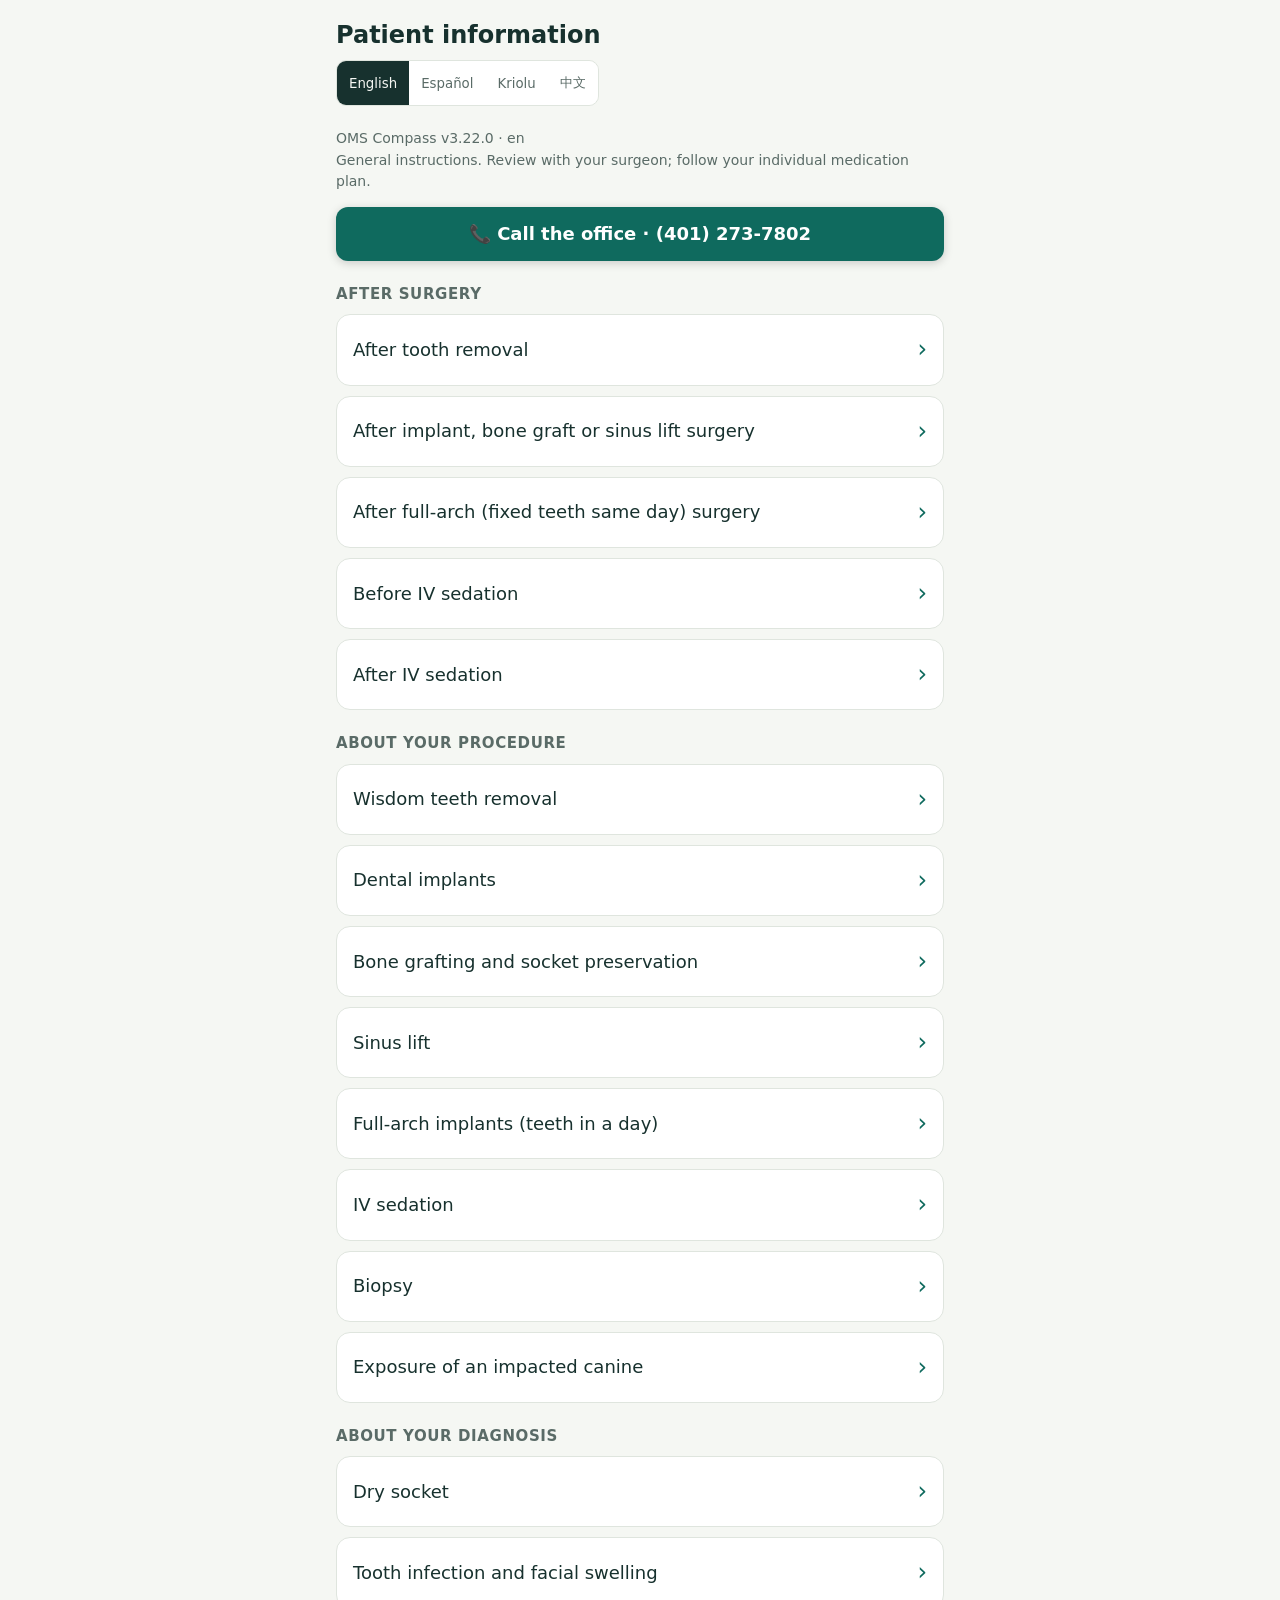
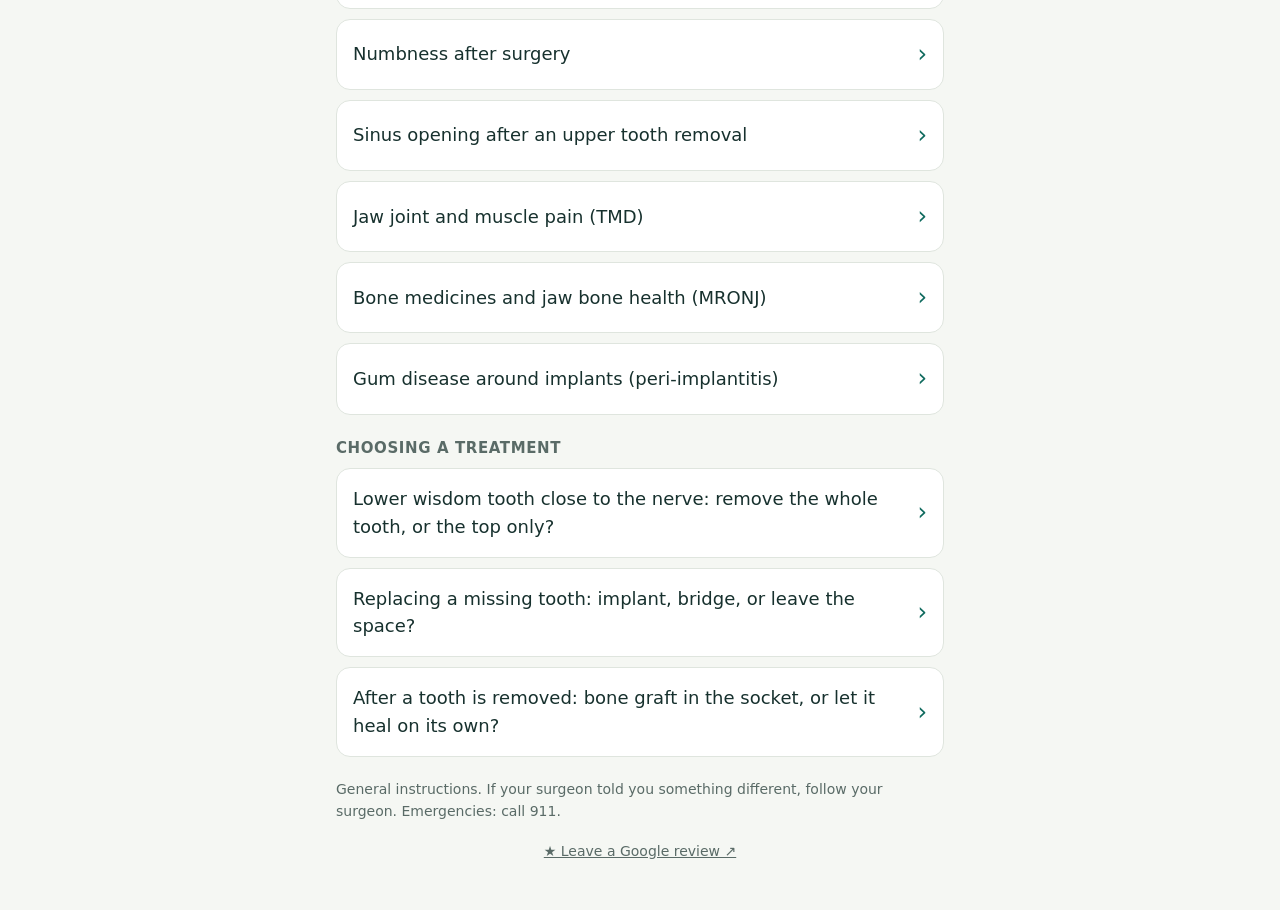
==== commit 9ca2b9de: "v3.22.0: send to patient by QR, front-desk text, office phone always; new pain-medication wording Co" ====
--- a/handouts/index.html
+++ b/handouts/index.html
@@ -25,10 +25,12 @@
 .list{display:flex;flex-direction:column;gap:10px}
 .card{display:flex;justify-content:space-between;align-items:center;gap:12px;width:100%;text-align:left;background:var(--surface);color:var(--ink);border:1px solid var(--line);border-radius:14px;padding:16px;min-height:64px;font:600 18px/1.35 inherit;font-family:inherit;cursor:pointer;text-decoration:none}
 .card span{color:var(--accent);font-size:24px}
+.call.top{position:sticky;top:0;z-index:5;margin:0 0 14px;box-shadow:0 2px 10px rgba(0,0,0,.18)}
+.all{display:block;text-align:center;margin:18px 0 6px;font-weight:600;color:var(--accent)}
 .call{display:flex;align-items:center;justify-content:center;gap:8px;min-height:54px;border-radius:12px;background:var(--accent);color:var(--accent-ink);font-weight:700;text-decoration:none;margin:16px 0}
 ol{padding-left:24px;margin:0}
 li{margin:0 0 12px}
-ul.hol{list-style:none;padding:0;margin:0 0 12px}ul.hol li{display:grid;grid-template-columns:30px 1fr;gap:6px;margin:8px 0}ul.hol li.warn{margin-left:0}ul.hol .ic{font-size:20px;line-height:1.3}
+ul.hol{list-style:none;padding:0;margin:0 0 12px}ul.hol li{display:grid;grid-template-columns:30px 1fr;gap:6px;margin:8px 0;white-space:pre-line}ul.hol li.warn{margin-left:0}ul.hol .ic{font-size:20px;line-height:1.3}
 .og h3{margin:18px 0 6px;font-size:17px}.og p{margin:4px 0 8px}.ogl{margin-right:4px}.ogl0{color:var(--accent)}
 .revs{margin:18px 0 8px;font-size:14px;text-align:center}.revs a{color:var(--muted,#555)}
 @media print{.revs a::after{content:' — ' attr(href)}}
@@ -55,23 +57,26 @@
 /* Patient handouts — same text as OMS Compass (Patient tab, post-op instructions): EN/ES/Kriolu/中文. Edit both together. */
 
 const SITES={young:{ph:'(401) 273-7802',tel:'+14012737802',n:'Steven H. Young, DDS, OMS',u:'https://g.page/r/CWM8GLnZutc8EBE/review'},bayside:{ph:'(508) 422-5007',tel:'+15084225007',n:'Bayside Oral & Facial Surgery',u:'https://g.page/r/CVPfUjdMh6k6EBM/review'}};
-const SITE=SITES[new URLSearchParams(location.search).get('site')]||SITES.young,PHONE=SITE.ph,TEL=SITE.tel;
+const QS=new URLSearchParams(location.search),PH_IN=(QS.get('ph')||'').replace(/\D/g,'').replace(/^1(?=\d{10}$)/,'');
+/* ?ph=4015551234 gives a colleague's office number (practice number only, never patient data); that page shows no review link. */
+const OWN=/^\d{10}$/.test(PH_IN)?{ph:`(${PH_IN.slice(0,3)}) ${PH_IN.slice(3,6)}-${PH_IN.slice(6)}`,tel:'+1'+PH_IN,n:'',u:''}:null;
+const SITE=OWN||SITES[QS.get('site')]||SITES.young,PHONE=SITE.ph,TEL=SITE.tel;
 const HO=[
 {id:"ext",src:["mcgill"],t:{"en":"After tooth removal","es":"Después de una extracción dental","kea":"Dipôs di tira denti","zh":"拔牙后须知"},i:{
-en:["Bleeding: bite firmly on the gauze for 30 minutes. Oozing for 1–2 days is normal. Heavy bleeding: sit upright and bite on fresh folded gauze, or a moistened black tea bag, for 30–60 minutes.","Swelling: ice the cheek 20 minutes on, 20 off, for 36 hours, then switch to moist heat. Swelling peaks on day 2–3. Sleep with your head raised for 2 nights.","First 24 hours: no rinsing, spitting or straws. They can pull out the blood clot.","No smoking or vaping for at least 72 hours, ideally 1 week. It raises the risk of a painful dry socket.","From day 2: rinse gently with warm salt water (½ teaspoon in 1 cup) after meals and at bedtime. Brush gently. Augma Shield graft: use only the prescribed rinse, no salt water.","Diet: soft foods for 2 weeks; no hard, crunchy or seedy foods (nuts, chips, popcorn) for 3 weeks. Eat protein, do not skip meals, and drink plenty of fluids.","Pain (adults): ibuprofen 400 mg (two 200 mg tablets) every 6 hours with food, plus Tylenol 500–1,000 mg every 6 hours — taking them together is fine — for 2–3 days. We recommend no more than 3,000 mg of acetaminophen (Tylenol) in 24 hours. Never exceed 4,000 mg in 24 hours from all medicines combined; use a lower limit if your clinician tells you to. Start before the numbness wears off. Use a prescribed opioid only if needed.","Skip ibuprofen with kidney disease, stomach ulcers, a blood thinner, pregnancy, or an aspirin or ibuprofen allergy. Skip Tylenol with liver disease, heavy drinking, or if your prescription pill already contains acetaminophen (for example, Percocet).","Finish any antibiotic; if you get a rash, stop it and call us. No alcohol for 24 hours or while taking opioids. Sit up for 1 minute before standing.","Nausea: nothing by mouth for 1 hour, then sip ginger ale or tea.","Normal: bruising (day 2–3), jaw stiffness, sore throat, sharp bony edges, and dry lip corners (use Vaseline). Stitches dissolve; the socket fills in over about 1 month.","Call us: bleeding that pressure does not stop; pain or swelling worse after day 3, or throbbing pain toward the ear (dry socket); fever over 100.4°F (38°C); pus or bad taste; numbness the next day.","Trouble breathing or swallowing: call 911."],
-es:["Sangrado: muerda firmemente la gasa por 30 minutos. Es normal un poco de sangrado leve por 1–2 días. Si sangra mucho: siéntese derecho y muerda una gasa limpia doblada, o una bolsita de té negro humedecida, por 30–60 minutos.","Hinchazón: hielo en la mejilla 20 minutos sí y 20 no por 36 horas; después, calor húmedo. La hinchazón es mayor el día 2–3. Duerma con la cabeza elevada por 2 noches.","Primeras 24 horas: no se enjuague, no escupa y no use popotes (pajillas). Pueden desprender el coágulo.","No fume ni vapee por al menos 72 horas, idealmente 1 semana. Aumenta el riesgo de alveolitis seca, que es muy dolorosa.","Desde el día 2: enjuáguese suavemente con agua tibia con sal (½ cucharadita en 1 taza) después de comer y al acostarse. Cepíllese con cuidado. Injerto Augma Shield: use solo el enjuague recetado, sin agua con sal.","Dieta: comidas blandas por 2 semanas; nada duro, crujiente ni con semillas (nueces, papitas, palomitas) por 3 semanas. Coma proteína, no se salte comidas y tome muchos líquidos.","Dolor (adultos): ibuprofeno 400 mg (2 tabletas de 200 mg) cada 6 horas con comida, más Tylenol 500–1,000 mg cada 6 horas —puede tomarlos juntos— por 2–3 días. Recomendamos no más de 3,000 mg de acetaminofén (Tylenol) en 24 horas. Nunca supere 4,000 mg en 24 horas sumando todos los medicamentos; use un límite menor si su profesional se lo indica. Empiece antes de que se pase la anestesia. Use un opioide recetado solo si es necesario.","No tome ibuprofeno si tiene enfermedad de los riñones o úlceras de estómago, toma un anticoagulante, está embarazada o es alérgico a la aspirina o al ibuprofeno. No tome Tylenol si tiene enfermedad del hígado, bebe mucho alcohol o su pastilla recetada ya contiene acetaminofén (por ejemplo, Percocet).","Termine el antibiótico; si le sale un sarpullido, suspéndalo y llámenos. No tome alcohol por 24 horas ni mientras tome opioides. Siéntese 1 minuto antes de ponerse de pie.","Náuseas: nada por la boca durante 1 hora; luego tome sorbos de ginger ale o té.","Es normal: moretones (día 2–3), rigidez de la mandíbula, dolor de garganta, bordes de hueso filosos y comisuras secas (use vaselina). Los puntos se disuelven solos; el alvéolo se rellena en aproximadamente 1 mes.","Llámenos si tiene: sangrado que no para con presión; dolor o hinchazón que empeora después del día 3, o dolor pulsátil hacia el oído (alveolitis seca); fiebre de más de 100.4°F (38°C); pus o mal sabor; adormecimiento al día siguiente.","Dificultad para respirar o tragar: llame al 911."],
-kea:["Sangi: morde firmi na gaza pa 30 minutu. Un bokadinhu di sangi pa 1–2 dia é normal. Si sangi txeu: senta direitu i morde un gaza linpu dobradu, o un saketa di xá pretu moladu, pa 30–60 minutu.","Inxason: jelu na fasi 20 minutu, tira 20, duranti 36 ora; dipôs, kalor úmidu. Inxason ta fika más grandi na dia 2–3. Dormi ku kabesa altu pa 2 noti.","Purmeru 24 ora: ka bu lava boka, ka bu kuspi i ka bu uza palinha. Es kuzas pode tira kuágulu.","Ka bu fuma nen uza vape pa pelo menus 72 ora, midjór 1 simana. Ta aumenta risku di alvéolu seku, ki ta dói txeu.","A partir di dia 2: lava boka divagarinhu ku agu mornu ku sal (½ kudjer di xá na 1 kopu) dipôs di kumi i óra di bai dormi. Skova ku kuidadu. Enxertu Augma Shield: uza só rémédiu di lava boka ki nu pasa-bu, sen agu ku sal.","Kumida: kumida mol pa 2 simana; nada duru, ki ta stala o ku simenti (nozis, xips, pipoka) pa 3 simana. Kumi proteína, ka bu salta kumida i bebe txeu líkidu.","Dor (adultu): ibuprofénu 400 mg (2 kumprimidu di 200 mg) di 6 en 6 ora ku kumida, i Tylenol 500–1,000 mg di 6 en 6 ora — bu pode toma-s djuntu — pa 2–3 dia. Nu ta rekomenda másimu 3,000 mg di asetaminofénu (Tylenol) na 24 ora. Nunka pasa 4,000 mg na 24 ora, konta tudu rémédiu djuntu; uza ménus si bu médiku fla-bu. Kumesa antis di anestezia pasa. Uza opioidi di reseita só si é nesesáriu.","Ka bu toma ibuprofénu si bu ten duénsa di rin o úlsera na stómagu, si bu ta toma anti-koagulanti, si bu sta grávida o si bu é alérjiku a aspirina o ibuprofénu. Ka bu toma Tylenol si bu ten duénsa di fígadu, si bu ta bebe txeu, o si bu rémédiu di reseita dja ten asetaminofénu (pur izénplu Percocet).","Toma antibiótiku ti kaba; si bu tene manxa na pele, para i txoma-nu. Ka bu bebe álkool pa 24 ora nen enkuantu bu ta toma opioidi. Senta 1 minutu antis di labanta.","Nóziu: nada na boka pa 1 ora; dipôs bebe golinhu di ginger ale o xá.","É normal: manxa roxu (dia 2–3), kexada duru, garganta dodu, pontas di osu fínu i kantu di boka seku (poi vazelina). Pontu ta dizolve sozinhu; buraku ta intxi na más o menus 1 mês.","Txoma-nu si: sangi ki ka ta para ku prison; dor o inxason ki ta piora dipôs di dia 3, o dor ki ta latejá pa ladu di orelha (alvéolu seku); febri más di 100.4°F (38°C); pus o gostu mau; dormensia na dia sigínti.","Si bu tene difikuldadi di rispira o di ingoli: txoma 911."],
-zh:["出血：用力咬住纱布30分钟。1–2天内有少量渗血属正常现象。出血较多时：坐直，用力咬住折叠的干净纱布或浸湿的红茶包30–60分钟。","肿胀：头36小时在脸颊冷敷，敷20分钟、停20分钟；之后改为湿热敷。肿胀在第2–3天最明显。睡觉时垫高头部，持续2晚。","头24小时：不要漱口、吐口水或用吸管，以免血块脱落。","至少72小时内不要吸烟或吸电子烟，最好1周。吸烟会增加疼痛的干槽症风险。","从第2天起：饭后和睡前用温盐水（1杯水加½茶匙盐）轻轻漱口。轻轻刷牙。植入Augma Shield的：只用处方漱口水，不要用盐水。","饮食：吃软食2周；3周内不要吃硬的、脆的或有籽的食物（坚果、薯片、爆米花）。多吃蛋白质，不要不吃饭，多喝水。","止痛（成人）：布洛芬400毫克（200毫克片剂2片），每6小时一次，随餐服用；加泰诺（Tylenol）500–1,000毫克，每6小时一次。两种药可同时服用，持续2–3天。建议24小时内对乙酰氨基酚（泰诺）不超过3,000毫克。所有药物合计24小时内绝不可超过4,000毫克；如医生要求更低上限，请遵医嘱。在麻药消退前开始服用。仅在必要时服用处方阿片类药物。","以下情况不要服用布洛芬：肾病、胃溃疡、服用抗凝血药、怀孕，或对阿司匹林或布洛芬过敏。以下情况不要服用泰诺：肝病、大量饮酒，或处方药已含对乙酰氨基酚（例如Percocet）。","如开了抗生素，请服完全程；出现皮疹请停药并致电我们。24小时内及服用阿片类药物期间不要饮酒。起身前先坐1分钟。","恶心：1小时内不要经口进食任何东西；之后小口喝姜汁汽水或茶。","正常现象：淤青（第2–3天）、下颌僵硬、喉咙痛、尖锐骨边、嘴角干裂（可涂凡士林）。缝线会自行溶解；拔牙窝约1个月长满。","出现以下情况请致电我们：按压止不住的出血；第3天后疼痛或肿胀加重，或向耳朵方向的跳痛（干槽症）；发烧超过100.4°F（38°C）；有脓或口中异味；第二天仍然麻木。","呼吸或吞咽困难：请拨打911。"]}},
+en:["Bleeding: bite firmly on the gauze for 30 minutes. Oozing for 1–2 days is normal. Heavy bleeding: sit upright and bite on fresh folded gauze, or a moistened black tea bag, for 30–60 minutes.","Swelling: ice the cheek 20 minutes on, 20 off, for 36 hours, then switch to moist heat. Swelling peaks on day 2–3. Sleep with your head raised for 2 nights.","First 24 hours: no rinsing, spitting or straws. They can pull out the blood clot.","No smoking or vaping for at least 72 hours, ideally 1 week. It raises the risk of a painful dry socket.","From day 2: rinse gently with warm salt water (½ teaspoon in 1 cup) after meals and at bedtime. Brush gently. Augma Shield graft: use only the prescribed rinse, no salt water.","Diet: soft foods for 2 weeks; no hard, crunchy or seedy foods (nuts, chips, popcorn) for 3 weeks. Eat protein, do not skip meals, and drink plenty of fluids.","Pain Medication Instructions\nTake the following medications together every 6 hours for the first 24–48 hours after surgery:\n• Advil (ibuprofen): 400 mg — two 200 mg tablets.\n• Tylenol (acetaminophen): 500 mg — one Extra Strength tablet.\nTake both medications with food or a snack, preferably before the local anesthetic wears off.\nAfter the first 24–48 hours, take the medications only as needed for pain.\nMaximum daily doses:\n• Ibuprofen: 2,400 mg (only if specifically directed by your surgeon).\n• Acetaminophen: 3,000 mg (conservative limit).\nDo not take additional medications containing ibuprofen, other NSAIDs, or acetaminophen without checking with your surgeon.\nContact our office if pain becomes significantly worse after initially improving, or if medications do not provide adequate relief.","Skip ibuprofen with kidney disease, stomach ulcers, a blood thinner, pregnancy, or an aspirin or ibuprofen allergy. Skip Tylenol with liver disease, heavy drinking, or if your prescription pill already contains acetaminophen (for example, Percocet).","Finish any antibiotic; if you get a rash, stop it and call us. No alcohol for 24 hours or while taking opioids. Sit up for 1 minute before standing.","Nausea: nothing by mouth for 1 hour, then sip ginger ale or tea.","Normal: bruising (day 2–3), jaw stiffness, sore throat, sharp bony edges, and dry lip corners (use Vaseline). Stitches dissolve; the socket fills in over about 1 month.","Call us: bleeding that pressure does not stop; pain or swelling worse after day 3, or throbbing pain toward the ear (dry socket); fever over 100.4°F (38°C); pus or bad taste; numbness the next day.","Trouble breathing or swallowing: call 911."],
+es:["Sangrado: muerda firmemente la gasa por 30 minutos. Es normal un poco de sangrado leve por 1–2 días. Si sangra mucho: siéntese derecho y muerda una gasa limpia doblada, o una bolsita de té negro humedecida, por 30–60 minutos.","Hinchazón: hielo en la mejilla 20 minutos sí y 20 no por 36 horas; después, calor húmedo. La hinchazón es mayor el día 2–3. Duerma con la cabeza elevada por 2 noches.","Primeras 24 horas: no se enjuague, no escupa y no use popotes (pajillas). Pueden desprender el coágulo.","No fume ni vapee por al menos 72 horas, idealmente 1 semana. Aumenta el riesgo de alveolitis seca, que es muy dolorosa.","Desde el día 2: enjuáguese suavemente con agua tibia con sal (½ cucharadita en 1 taza) después de comer y al acostarse. Cepíllese con cuidado. Injerto Augma Shield: use solo el enjuague recetado, sin agua con sal.","Dieta: comidas blandas por 2 semanas; nada duro, crujiente ni con semillas (nueces, papitas, palomitas) por 3 semanas. Coma proteína, no se salte comidas y tome muchos líquidos.","Instrucciones para los medicamentos para el dolor\nTome estos medicamentos juntos cada 6 horas durante las primeras 24–48 horas después de la cirugía:\n• Advil (ibuprofeno): 400 mg — 2 tabletas de 200 mg.\n• Tylenol (acetaminofén): 500 mg — 1 tableta Extra Strength.\nTome ambos medicamentos con comida o un refrigerio, de preferencia antes de que se pase la anestesia local.\nDespués de las primeras 24–48 horas, tómelos solo si los necesita para el dolor.\nDosis máximas al día:\n• Ibuprofeno: 2,400 mg (solo si su cirujano se lo indica específicamente).\n• Acetaminofén: 3,000 mg (límite conservador).\nNo tome otros medicamentos que contengan ibuprofeno, otros antiinflamatorios (AINE) o acetaminofén sin consultar con su cirujano.\nLlame a nuestra oficina si el dolor empeora mucho después de haber mejorado, o si los medicamentos no lo alivian lo suficiente.","No tome ibuprofeno si tiene enfermedad de los riñones o úlceras de estómago, toma un anticoagulante, está embarazada o es alérgico a la aspirina o al ibuprofeno. No tome Tylenol si tiene enfermedad del hígado, bebe mucho alcohol o su pastilla recetada ya contiene acetaminofén (por ejemplo, Percocet).","Termine el antibiótico; si le sale un sarpullido, suspéndalo y llámenos. No tome alcohol por 24 horas ni mientras tome opioides. Siéntese 1 minuto antes de ponerse de pie.","Náuseas: nada por la boca durante 1 hora; luego tome sorbos de ginger ale o té.","Es normal: moretones (día 2–3), rigidez de la mandíbula, dolor de garganta, bordes de hueso filosos y comisuras secas (use vaselina). Los puntos se disuelven solos; el alvéolo se rellena en aproximadamente 1 mes.","Llámenos si tiene: sangrado que no para con presión; dolor o hinchazón que empeora después del día 3, o dolor pulsátil hacia el oído (alveolitis seca); fiebre de más de 100.4°F (38°C); pus o mal sabor; adormecimiento al día siguiente.","Dificultad para respirar o tragar: llame al 911."],
+kea:["Sangi: morde firmi na gaza pa 30 minutu. Un bokadinhu di sangi pa 1–2 dia é normal. Si sangi txeu: senta direitu i morde un gaza linpu dobradu, o un saketa di xá pretu moladu, pa 30–60 minutu.","Inxason: jelu na fasi 20 minutu, tira 20, duranti 36 ora; dipôs, kalor úmidu. Inxason ta fika más grandi na dia 2–3. Dormi ku kabesa altu pa 2 noti.","Purmeru 24 ora: ka bu lava boka, ka bu kuspi i ka bu uza palinha. Es kuzas pode tira kuágulu.","Ka bu fuma nen uza vape pa pelo menus 72 ora, midjór 1 simana. Ta aumenta risku di alvéolu seku, ki ta dói txeu.","A partir di dia 2: lava boka divagarinhu ku agu mornu ku sal (½ kudjer di xá na 1 kopu) dipôs di kumi i óra di bai dormi. Skova ku kuidadu. Enxertu Augma Shield: uza só rémédiu di lava boka ki nu pasa-bu, sen agu ku sal.","Kumida: kumida mol pa 2 simana; nada duru, ki ta stala o ku simenti (nozis, xips, pipoka) pa 3 simana. Kumi proteína, ka bu salta kumida i bebe txeu líkidu.","Instruson pa rémédiu di dor\nToma es rémédiu djuntu di 6 en 6 ora duranti purmeru 24–48 ora dipôs di sirurjia:\n• Advil (ibuprofénu): 400 mg — 2 kumprimidu di 200 mg.\n• Tylenol (asetaminofénu): 500 mg — 1 kumprimidu Extra Strength.\nToma es dos rémédiu ku kumida o un lanxi, midjór antis di anestezia lokal pasa.\nDipôs di purmeru 24–48 ora, toma-s só si bu mesté pa dor.\nDose másimu pa dia:\n• Ibuprofénu: 2,400 mg (só si bu sirurjion fla-bu spesifikamenti).\n• Asetaminofénu: 3,000 mg (limiti konservador).\nKa bu toma otu rémédiu ki ten ibuprofénu, otu anti-inflamatóriu (AINE) o asetaminofénu sen purgunta bu sirurjion.\nTxoma nos ofisina si dor fika txeu más pior dipôs di dja midjora, o si rémédiu ka ta tira dor sufisienti.","Ka bu toma ibuprofénu si bu ten duénsa di rin o úlsera na stómagu, si bu ta toma anti-koagulanti, si bu sta grávida o si bu é alérjiku a aspirina o ibuprofénu. Ka bu toma Tylenol si bu ten duénsa di fígadu, si bu ta bebe txeu, o si bu rémédiu di reseita dja ten asetaminofénu (pur izénplu Percocet).","Toma antibiótiku ti kaba; si bu tene manxa na pele, para i txoma-nu. Ka bu bebe álkool pa 24 ora nen enkuantu bu ta toma opioidi. Senta 1 minutu antis di labanta.","Nóziu: nada na boka pa 1 ora; dipôs bebe golinhu di ginger ale o xá.","É normal: manxa roxu (dia 2–3), kexada duru, garganta dodu, pontas di osu fínu i kantu di boka seku (poi vazelina). Pontu ta dizolve sozinhu; buraku ta intxi na más o menus 1 mês.","Txoma-nu si: sangi ki ka ta para ku prison; dor o inxason ki ta piora dipôs di dia 3, o dor ki ta latejá pa ladu di orelha (alvéolu seku); febri más di 100.4°F (38°C); pus o gostu mau; dormensia na dia sigínti.","Si bu tene difikuldadi di rispira o di ingoli: txoma 911."],
+zh:["出血：用力咬住纱布30分钟。1–2天内有少量渗血属正常现象。出血较多时：坐直，用力咬住折叠的干净纱布或浸湿的红茶包30–60分钟。","肿胀：头36小时在脸颊冷敷，敷20分钟、停20分钟；之后改为湿热敷。肿胀在第2–3天最明显。睡觉时垫高头部，持续2晚。","头24小时：不要漱口、吐口水或用吸管，以免血块脱落。","至少72小时内不要吸烟或吸电子烟，最好1周。吸烟会增加疼痛的干槽症风险。","从第2天起：饭后和睡前用温盐水（1杯水加½茶匙盐）轻轻漱口。轻轻刷牙。植入Augma Shield的：只用处方漱口水，不要用盐水。","饮食：吃软食2周；3周内不要吃硬的、脆的或有籽的食物（坚果、薯片、爆米花）。多吃蛋白质，不要不吃饭，多喝水。","止痛药服用说明\n术后头24–48小时内，每6小时同时服用以下两种药：\n• 雅维（Advil，布洛芬）：400毫克——200毫克片剂2片。\n• 泰诺（Tylenol，对乙酰氨基酚）：500毫克——加强型（Extra Strength）1片。\n两种药都随餐或配点心服用，最好在局部麻药消退前服用。\n头24–48小时之后，仅在疼痛时按需服用。\n每日最大剂量：\n• 布洛芬：2,400毫克（仅在手术医生明确指示时）。\n• 对乙酰氨基酚：3,000毫克（保守上限）。\n未经手术医生同意，不要另外服用含布洛芬、其他非甾体抗炎药（NSAID）或对乙酰氨基酚的药物。\n如果疼痛在好转后又明显加重，或药物止痛效果不够，请联系我们诊所。","以下情况不要服用布洛芬：肾病、胃溃疡、服用抗凝血药、怀孕，或对阿司匹林或布洛芬过敏。以下情况不要服用泰诺：肝病、大量饮酒，或处方药已含对乙酰氨基酚（例如Percocet）。","如开了抗生素，请服完全程；出现皮疹请停药并致电我们。24小时内及服用阿片类药物期间不要饮酒。起身前先坐1分钟。","恶心：1小时内不要经口进食任何东西；之后小口喝姜汁汽水或茶。","正常现象：淤青（第2–3天）、下颌僵硬、喉咙痛、尖锐骨边、嘴角干裂（可涂凡士林）。缝线会自行溶解；拔牙窝约1个月长满。","出现以下情况请致电我们：按压止不住的出血；第3天后疼痛或肿胀加重，或向耳朵方向的跳痛（干槽症）；发烧超过100.4°F（38°C）；有脓或口中异味；第二天仍然麻木。","呼吸或吞咽困难：请拨打911。"]}},
 {id:"imp",src:["mcgill"],t:{"en":"After implant, bone graft or sinus lift surgery","es":"Después de implantes, injerto óseo o elevación de seno","kea":"Dipôs di implanti, enxertu di osu o levantamentu di seiu","zh":"种植牙、植骨或上颌窦提升术后须知"},i:{
-en:["Bleeding: bite on the gauze for 30 minutes. Oozing for 1–2 days is normal.","Swelling: ice 20 minutes on, 20 off, for 36 hours, then moist heat. Sleep with your head raised for 2 nights.","Do not touch the site with your tongue or fingers, or pull your lip to look.","Diet: do not chew on the implant side for 3–4 weeks, or longer if we tell you. Implants on both sides: soft foods for 3–4 weeks. No hard or crunchy food.","Surgery day: no rinsing or spitting. From the next morning: prescribed rinse (Peridex) twice a day for 30 seconds, plus warm salt water (½ teaspoon in 1 cup) after meals. Brush gently. Augma Shield graft: prescribed rinse only, no salt water.","Denture or flipper: leave it out as much as possible. It must not press on the site. Do not eat with it until we adjust it.","Small sand-like graft granules may come out for a few days. This is normal.","Sinus lift: do not blow your nose for 1 week. Sneeze with your mouth open. No straws. No flying for 2 weeks.","No smoking or vaping for at least 2 weeks — quitting is best. Smoking raises the risk that the implant or graft fails.","Pain (adults): ibuprofen 400 mg (two 200 mg tablets) every 6 hours with food, plus Tylenol 500–1,000 mg every 6 hours — taking them together is fine — for 2–3 days. We recommend no more than 3,000 mg of acetaminophen (Tylenol) in 24 hours. Never exceed 4,000 mg in 24 hours from all medicines combined; use a lower limit if your clinician tells you to. Start before the numbness wears off. Use a prescribed opioid only if needed.","Skip ibuprofen with kidney disease, stomach ulcers, a blood thinner, pregnancy, or an aspirin or ibuprofen allergy. Skip Tylenol with liver disease, heavy drinking, or if your prescription pill already contains acetaminophen (for example, Percocet).","Finish any antibiotic. If you get a rash, stop it and call us.","Call us: bleeding that will not stop; pain or swelling worse after day 3; fever; pus; a loose healing cap; exposed graft or membrane; air or fluid passing between your mouth and nose; numbness the next day."],
-es:["Sangrado: muerda la gasa por 30 minutos. Es normal un poco de sangrado leve por 1–2 días.","Hinchazón: hielo 20 minutos sí y 20 no por 36 horas; después, calor húmedo. Duerma con la cabeza elevada por 2 noches.","No toque la zona con la lengua ni los dedos, ni jale el labio para mirar.","Dieta: no mastique del lado del implante por 3–4 semanas, o más si se lo indicamos. Implantes en ambos lados: comidas blandas por 3–4 semanas. Nada duro ni crujiente.","Día de la cirugía: no se enjuague ni escupa. Desde la mañana siguiente: enjuague recetado (Peridex) dos veces al día por 30 segundos, más agua tibia con sal (½ cucharadita en 1 taza) después de comer. Cepíllese con cuidado. Injerto Augma Shield: solo el enjuague recetado, sin agua con sal.","Dentadura o puente removible: déjelo fuera lo más posible. No debe presionar la zona. No coma con él hasta que lo ajustemos.","Pueden salir pequeños gránulos del injerto, como arena, por unos días. Es normal.","Elevación de seno: no se suene la nariz por 1 semana. Estornude con la boca abierta. No use popotes. No viaje en avión por 2 semanas.","No fume ni vapee por al menos 2 semanas; lo mejor es dejarlo. Fumar aumenta el riesgo de que fallen el implante o el injerto.","Dolor (adultos): ibuprofeno 400 mg (2 tabletas de 200 mg) cada 6 horas con comida, más Tylenol 500–1,000 mg cada 6 horas —puede tomarlos juntos— por 2–3 días. Recomendamos no más de 3,000 mg de acetaminofén (Tylenol) en 24 horas. Nunca supere 4,000 mg en 24 horas sumando todos los medicamentos; use un límite menor si su profesional se lo indica. Empiece antes de que se pase la anestesia. Use un opioide recetado solo si es necesario.","No tome ibuprofeno si tiene enfermedad de los riñones o úlceras de estómago, toma un anticoagulante, está embarazada o es alérgico a la aspirina o al ibuprofeno. No tome Tylenol si tiene enfermedad del hígado, bebe mucho alcohol o su pastilla recetada ya contiene acetaminofén (por ejemplo, Percocet).","Termine el antibiótico. Si le sale un sarpullido, suspéndalo y llámenos.","Llámenos si tiene: sangrado que no para; dolor o hinchazón que empeora después del día 3; fiebre; pus; un tornillo de cicatrización flojo; injerto o membrana expuestos; paso de aire o líquido entre la boca y la nariz; adormecimiento al día siguiente."],
-kea:["Sangi: morde na gaza pa 30 minutu. Un bokadinhu di sangi pa 1–2 dia é normal.","Inxason: jelu 20 minutu, tira 20, duranti 36 ora; dipôs, kalor úmidu. Dormi ku kabesa altu pa 2 noti.","Ka bu toka na lugar ku língua o ku dedu, nen ka bu puxa lábiu pa djobe.","Kumida: ka bu mastiga di ladu di implanti pa 3–4 simana, o más si nu fla-bu. Implanti na dos ladu: kumida mol pa 3–4 simana. Nada duru nen ki ta stala.","Dia di sirurjia: ka bu lava boka nen ka bu kuspi. A partir di palmanhan sigínti: rémédiu di lava boka (Peridex) 2 bes pa dia pa 30 sigundu, i agu mornu ku sal (½ kudjer di xá na 1 kopu) dipôs di kumi. Skova ku kuidadu. Enxertu Augma Shield: só rémédiu di lava boka, sen agu ku sal.","Dentadura o ponti di tira-poi: dexa-l fora más ki bu pode. E ka debe karga riba di lugar. Ka bu kumi ku el ti nu djusta-l.","Pode sai pedasinhu pikinoti di enxertu, sima areia, duranti uns dia. É normal.","Levantamentu di seiu: ka bu asua naris pa 1 simana. Spirra ku boka abertu. Ka bu uza palinha. Ka bu bua di avion pa 2 simana.","Ka bu fuma nen uza vape pa pelo menus 2 simana; midjór é dexa di bes. Fuma ta aumenta risku di implanti o enxertu fadja.","Dor (adultu): ibuprofénu 400 mg (2 kumprimidu di 200 mg) di 6 en 6 ora ku kumida, i Tylenol 500–1,000 mg di 6 en 6 ora — bu pode toma-s djuntu — pa 2–3 dia. Nu ta rekomenda másimu 3,000 mg di asetaminofénu (Tylenol) na 24 ora. Nunka pasa 4,000 mg na 24 ora, konta tudu rémédiu djuntu; uza ménus si bu médiku fla-bu. Kumesa antis di anestezia pasa. Uza opioidi di reseita só si é nesesáriu.","Ka bu toma ibuprofénu si bu ten duénsa di rin o úlsera na stómagu, si bu ta toma anti-koagulanti, si bu sta grávida o si bu é alérjiku a aspirina o ibuprofénu. Ka bu toma Tylenol si bu ten duénsa di fígadu, si bu ta bebe txeu, o si bu rémédiu di reseita dja ten asetaminofénu (pur izénplu Percocet).","Toma antibiótiku ti kaba. Si bu tene manxa na pele, para i txoma-nu.","Txoma-nu si: sangi ki ka ta para; dor o inxason ki ta piora dipôs di dia 3; febri; pus; tanpa di kikatrizason mole; enxertu o membrana diskubertu; ar o líkidu ta pasa entri boka ku naris; dormensia na dia sigínti."],
-zh:["出血：咬住纱布30分钟。1–2天内有少量渗血属正常现象。","肿胀：头36小时冷敷，敷20分钟、停20分钟；之后改为湿热敷。睡觉时垫高头部，持续2晚。","不要用舌头或手指碰触伤口，也不要拉开嘴唇查看。","饮食：3–4周内不要用种植体一侧咀嚼，如我们另有指示则更久。两侧都有种植体：吃软食3–4周。不要吃硬的或脆的食物。","手术当天：不要漱口或吐口水。从第二天早上起：每天2次用处方漱口水（Peridex）含漱30秒，饭后加用温盐水（1杯水加½茶匙盐）漱口。轻轻刷牙。植入Augma Shield的：只用处方漱口水，不要用盐水。","假牙或临时活动牙：尽量不戴，不能压到手术部位。在我们调整好之前，不要戴着它吃东西。","几天内可能会有像细沙一样的植骨颗粒掉出来，这是正常的。","上颌窦提升术：1周内不要擤鼻涕。打喷嚏时张开嘴。不要用吸管。2周内不要乘坐飞机。","至少2周内不要吸烟或吸电子烟，最好彻底戒烟。吸烟会增加种植体或植骨失败的风险。","止痛（成人）：布洛芬400毫克（200毫克片剂2片），每6小时一次，随餐服用；加泰诺（Tylenol）500–1,000毫克，每6小时一次。两种药可同时服用，持续2–3天。建议24小时内对乙酰氨基酚（泰诺）不超过3,000毫克。所有药物合计24小时内绝不可超过4,000毫克；如医生要求更低上限，请遵医嘱。在麻药消退前开始服用。仅在必要时服用处方阿片类药物。","以下情况不要服用布洛芬：肾病、胃溃疡、服用抗凝血药、怀孕，或对阿司匹林或布洛芬过敏。以下情况不要服用泰诺：肝病、大量饮酒，或处方药已含对乙酰氨基酚（例如Percocet）。","如开了抗生素，请服完全程。出现皮疹请停药并致电我们。","出现以下情况请致电我们：出血不止；第3天后疼痛或肿胀加重；发烧；有脓；愈合帽松动；植骨材料或膜外露；口腔与鼻腔之间有空气或液体相通；第二天仍有麻木。"]}},
+en:["Bleeding: bite on the gauze for 30 minutes. Oozing for 1–2 days is normal.","Swelling: ice 20 minutes on, 20 off, for 36 hours, then moist heat. Sleep with your head raised for 2 nights.","Do not touch the site with your tongue or fingers, or pull your lip to look.","Diet: do not chew on the implant side for 3–4 weeks, or longer if we tell you. Implants on both sides: soft foods for 3–4 weeks. No hard or crunchy food.","Surgery day: no rinsing or spitting. From the next morning: prescribed rinse (Peridex) twice a day for 30 seconds, plus warm salt water (½ teaspoon in 1 cup) after meals. Brush gently. Augma Shield graft: prescribed rinse only, no salt water.","Denture or flipper: leave it out as much as possible. It must not press on the site. Do not eat with it until we adjust it.","Small sand-like graft granules may come out for a few days. This is normal.","Sinus lift: do not blow your nose for 1 week. Sneeze with your mouth open. No straws. No flying for 2 weeks.","No smoking or vaping for at least 2 weeks — quitting is best. Smoking raises the risk that the implant or graft fails.","Pain Medication Instructions\nTake the following medications together every 6 hours for the first 24–48 hours after surgery:\n• Advil (ibuprofen): 400 mg — two 200 mg tablets.\n• Tylenol (acetaminophen): 500 mg — one Extra Strength tablet.\nTake both medications with food or a snack, preferably before the local anesthetic wears off.\nAfter the first 24–48 hours, take the medications only as needed for pain.\nMaximum daily doses:\n• Ibuprofen: 2,400 mg (only if specifically directed by your surgeon).\n• Acetaminophen: 3,000 mg (conservative limit).\nDo not take additional medications containing ibuprofen, other NSAIDs, or acetaminophen without checking with your surgeon.\nContact our office if pain becomes significantly worse after initially improving, or if medications do not provide adequate relief.","Skip ibuprofen with kidney disease, stomach ulcers, a blood thinner, pregnancy, or an aspirin or ibuprofen allergy. Skip Tylenol with liver disease, heavy drinking, or if your prescription pill already contains acetaminophen (for example, Percocet).","Finish any antibiotic. If you get a rash, stop it and call us.","Call us: bleeding that will not stop; pain or swelling worse after day 3; fever; pus; a loose healing cap; exposed graft or membrane; air or fluid passing between your mouth and nose; numbness the next day."],
+es:["Sangrado: muerda la gasa por 30 minutos. Es normal un poco de sangrado leve por 1–2 días.","Hinchazón: hielo 20 minutos sí y 20 no por 36 horas; después, calor húmedo. Duerma con la cabeza elevada por 2 noches.","No toque la zona con la lengua ni los dedos, ni jale el labio para mirar.","Dieta: no mastique del lado del implante por 3–4 semanas, o más si se lo indicamos. Implantes en ambos lados: comidas blandas por 3–4 semanas. Nada duro ni crujiente.","Día de la cirugía: no se enjuague ni escupa. Desde la mañana siguiente: enjuague recetado (Peridex) dos veces al día por 30 segundos, más agua tibia con sal (½ cucharadita en 1 taza) después de comer. Cepíllese con cuidado. Injerto Augma Shield: solo el enjuague recetado, sin agua con sal.","Dentadura o puente removible: déjelo fuera lo más posible. No debe presionar la zona. No coma con él hasta que lo ajustemos.","Pueden salir pequeños gránulos del injerto, como arena, por unos días. Es normal.","Elevación de seno: no se suene la nariz por 1 semana. Estornude con la boca abierta. No use popotes. No viaje en avión por 2 semanas.","No fume ni vapee por al menos 2 semanas; lo mejor es dejarlo. Fumar aumenta el riesgo de que fallen el implante o el injerto.","Instrucciones para los medicamentos para el dolor\nTome estos medicamentos juntos cada 6 horas durante las primeras 24–48 horas después de la cirugía:\n• Advil (ibuprofeno): 400 mg — 2 tabletas de 200 mg.\n• Tylenol (acetaminofén): 500 mg — 1 tableta Extra Strength.\nTome ambos medicamentos con comida o un refrigerio, de preferencia antes de que se pase la anestesia local.\nDespués de las primeras 24–48 horas, tómelos solo si los necesita para el dolor.\nDosis máximas al día:\n• Ibuprofeno: 2,400 mg (solo si su cirujano se lo indica específicamente).\n• Acetaminofén: 3,000 mg (límite conservador).\nNo tome otros medicamentos que contengan ibuprofeno, otros antiinflamatorios (AINE) o acetaminofén sin consultar con su cirujano.\nLlame a nuestra oficina si el dolor empeora mucho después de haber mejorado, o si los medicamentos no lo alivian lo suficiente.","No tome ibuprofeno si tiene enfermedad de los riñones o úlceras de estómago, toma un anticoagulante, está embarazada o es alérgico a la aspirina o al ibuprofeno. No tome Tylenol si tiene enfermedad del hígado, bebe mucho alcohol o su pastilla recetada ya contiene acetaminofén (por ejemplo, Percocet).","Termine el antibiótico. Si le sale un sarpullido, suspéndalo y llámenos.","Llámenos si tiene: sangrado que no para; dolor o hinchazón que empeora después del día 3; fiebre; pus; un tornillo de cicatrización flojo; injerto o membrana expuestos; paso de aire o líquido entre la boca y la nariz; adormecimiento al día siguiente."],
+kea:["Sangi: morde na gaza pa 30 minutu. Un bokadinhu di sangi pa 1–2 dia é normal.","Inxason: jelu 20 minutu, tira 20, duranti 36 ora; dipôs, kalor úmidu. Dormi ku kabesa altu pa 2 noti.","Ka bu toka na lugar ku língua o ku dedu, nen ka bu puxa lábiu pa djobe.","Kumida: ka bu mastiga di ladu di implanti pa 3–4 simana, o más si nu fla-bu. Implanti na dos ladu: kumida mol pa 3–4 simana. Nada duru nen ki ta stala.","Dia di sirurjia: ka bu lava boka nen ka bu kuspi. A partir di palmanhan sigínti: rémédiu di lava boka (Peridex) 2 bes pa dia pa 30 sigundu, i agu mornu ku sal (½ kudjer di xá na 1 kopu) dipôs di kumi. Skova ku kuidadu. Enxertu Augma Shield: só rémédiu di lava boka, sen agu ku sal.","Dentadura o ponti di tira-poi: dexa-l fora más ki bu pode. E ka debe karga riba di lugar. Ka bu kumi ku el ti nu djusta-l.","Pode sai pedasinhu pikinoti di enxertu, sima areia, duranti uns dia. É normal.","Levantamentu di seiu: ka bu asua naris pa 1 simana. Spirra ku boka abertu. Ka bu uza palinha. Ka bu bua di avion pa 2 simana.","Ka bu fuma nen uza vape pa pelo menus 2 simana; midjór é dexa di bes. Fuma ta aumenta risku di implanti o enxertu fadja.","Instruson pa rémédiu di dor\nToma es rémédiu djuntu di 6 en 6 ora duranti purmeru 24–48 ora dipôs di sirurjia:\n• Advil (ibuprofénu): 400 mg — 2 kumprimidu di 200 mg.\n• Tylenol (asetaminofénu): 500 mg — 1 kumprimidu Extra Strength.\nToma es dos rémédiu ku kumida o un lanxi, midjór antis di anestezia lokal pasa.\nDipôs di purmeru 24–48 ora, toma-s só si bu mesté pa dor.\nDose másimu pa dia:\n• Ibuprofénu: 2,400 mg (só si bu sirurjion fla-bu spesifikamenti).\n• Asetaminofénu: 3,000 mg (limiti konservador).\nKa bu toma otu rémédiu ki ten ibuprofénu, otu anti-inflamatóriu (AINE) o asetaminofénu sen purgunta bu sirurjion.\nTxoma nos ofisina si dor fika txeu más pior dipôs di dja midjora, o si rémédiu ka ta tira dor sufisienti.","Ka bu toma ibuprofénu si bu ten duénsa di rin o úlsera na stómagu, si bu ta toma anti-koagulanti, si bu sta grávida o si bu é alérjiku a aspirina o ibuprofénu. Ka bu toma Tylenol si bu ten duénsa di fígadu, si bu ta bebe txeu, o si bu rémédiu di reseita dja ten asetaminofénu (pur izénplu Percocet).","Toma antibiótiku ti kaba. Si bu tene manxa na pele, para i txoma-nu.","Txoma-nu si: sangi ki ka ta para; dor o inxason ki ta piora dipôs di dia 3; febri; pus; tanpa di kikatrizason mole; enxertu o membrana diskubertu; ar o líkidu ta pasa entri boka ku naris; dormensia na dia sigínti."],
+zh:["出血：咬住纱布30分钟。1–2天内有少量渗血属正常现象。","肿胀：头36小时冷敷，敷20分钟、停20分钟；之后改为湿热敷。睡觉时垫高头部，持续2晚。","不要用舌头或手指碰触伤口，也不要拉开嘴唇查看。","饮食：3–4周内不要用种植体一侧咀嚼，如我们另有指示则更久。两侧都有种植体：吃软食3–4周。不要吃硬的或脆的食物。","手术当天：不要漱口或吐口水。从第二天早上起：每天2次用处方漱口水（Peridex）含漱30秒，饭后加用温盐水（1杯水加½茶匙盐）漱口。轻轻刷牙。植入Augma Shield的：只用处方漱口水，不要用盐水。","假牙或临时活动牙：尽量不戴，不能压到手术部位。在我们调整好之前，不要戴着它吃东西。","几天内可能会有像细沙一样的植骨颗粒掉出来，这是正常的。","上颌窦提升术：1周内不要擤鼻涕。打喷嚏时张开嘴。不要用吸管。2周内不要乘坐飞机。","至少2周内不要吸烟或吸电子烟，最好彻底戒烟。吸烟会增加种植体或植骨失败的风险。","止痛药服用说明\n术后头24–48小时内，每6小时同时服用以下两种药：\n• 雅维（Advil，布洛芬）：400毫克——200毫克片剂2片。\n• 泰诺（Tylenol，对乙酰氨基酚）：500毫克——加强型（Extra Strength）1片。\n两种药都随餐或配点心服用，最好在局部麻药消退前服用。\n头24–48小时之后，仅在疼痛时按需服用。\n每日最大剂量：\n• 布洛芬：2,400毫克（仅在手术医生明确指示时）。\n• 对乙酰氨基酚：3,000毫克（保守上限）。\n未经手术医生同意，不要另外服用含布洛芬、其他非甾体抗炎药（NSAID）或对乙酰氨基酚的药物。\n如果疼痛在好转后又明显加重，或药物止痛效果不够，请联系我们诊所。","以下情况不要服用布洛芬：肾病、胃溃疡、服用抗凝血药、怀孕，或对阿司匹林或布洛芬过敏。以下情况不要服用泰诺：肝病、大量饮酒，或处方药已含对乙酰氨基酚（例如Percocet）。","如开了抗生素，请服完全程。出现皮疹请停药并致电我们。","出现以下情况请致电我们：出血不止；第3天后疼痛或肿胀加重；发烧；有脓；愈合帽松动；植骨材料或膜外露；口腔与鼻腔之间有空气或液体相通；第二天仍有麻木。"]}},
 {id:"arch",src:["mcgill"],t:{"en":"After full-arch (fixed teeth same day) surgery","es":"Después de cirugía de arcada completa (dientes fijos el mismo día)","kea":"Dipôs di sirurjia di arkada interu (denti fixu na mesmu dia)","zh":"全口种植（当天固定牙）术后须知"},i:{
-en:["First 2 days: gauze, ice and head raised, as for any oral surgery.","Your new teeth are temporary and fixed in place. Do not try to remove them.","Diet: liquids and very soft food for the first 2 weeks, then fork-tender food until we clear you (usually about 3 months). Do not bite into hard food with your front teeth.","Clean under the bridge twice a day with a water flosser on its lowest setting, starting about day 7. Use the rinse we prescribed.","Do not smoke or vape for at least 2 weeks. Quitting for good is best. Smoking raises the risk that the implants fail.","Pain (adults): ibuprofen 400 mg (two 200 mg tablets) every 6 hours with food, plus Tylenol 500–1,000 mg every 6 hours — taking them together is fine — for 2–3 days. We recommend no more than 3,000 mg of acetaminophen (Tylenol) in 24 hours. Never exceed 4,000 mg in 24 hours from all medicines combined; use a lower limit if your clinician tells you to. Start before the numbness wears off. Use a prescribed opioid only if needed.","Skip ibuprofen with kidney disease, stomach ulcers, a blood thinner, pregnancy, or an aspirin or ibuprofen allergy. Skip Tylenol with liver disease, heavy drinking, or if your prescription pill already contains acetaminophen (for example, Percocet).","Your speech and bite will feel different for a few weeks. This is normal. Wear your night guard every night if we gave you one.","Call us: a loose, cracked or moving bridge; a bite that feels uneven or hurts on one spot; swelling, pus or fever.","Keep every follow-up visit. They protect the implants while they heal."],
-es:["Primeros 2 días: gasa, hielo y cabeza elevada, como en cualquier cirugía oral.","Sus dientes nuevos son provisionales y están fijos. No intente quitarlos.","Dieta: líquidos y comida muy blanda las primeras 2 semanas; después, comida que se pueda partir con un tenedor hasta que le demos el alta (por lo general unos 3 meses). No muerda comida dura con los dientes de enfrente.","Limpie debajo del puente dos veces al día con un irrigador de agua en su nivel más bajo, a partir del día 7 aproximadamente. Use el enjuague recetado.","No fume ni use cigarrillos electrónicos (vapeo) por al menos 2 semanas. Lo mejor es dejar de fumar por completo. Fumar aumenta el riesgo de que fallen los implantes.","Dolor (adultos): ibuprofeno 400 mg (2 tabletas de 200 mg) cada 6 horas con comida, más Tylenol 500–1,000 mg cada 6 horas —puede tomarlos juntos— por 2–3 días. Recomendamos no más de 3,000 mg de acetaminofén (Tylenol) en 24 horas. Nunca supere 4,000 mg en 24 horas sumando todos los medicamentos; use un límite menor si su profesional se lo indica. Empiece antes de que se pase la anestesia. Use un opioide recetado solo si es necesario.","No tome ibuprofeno si tiene enfermedad de los riñones o úlceras de estómago, toma un anticoagulante, está embarazada o es alérgico a la aspirina o al ibuprofeno. No tome Tylenol si tiene enfermedad del hígado, bebe mucho alcohol o su pastilla recetada ya contiene acetaminofén (por ejemplo, Percocet).","Su forma de hablar y su mordida se sentirán diferentes por unas semanas; es normal. Use su protector nocturno todas las noches si le dimos uno.","Llámenos si: el puente está flojo, roto o se mueve; la mordida se siente dispareja o duele en un punto; tiene hinchazón, pus o fiebre.","Asista a todas sus citas de control. Protegen los implantes mientras sanan."],
-kea:["Purmeru 2 dia: gaza, jelu i kabesa altu, sima na kualker sirurjia di boka.","Bu denti novu é provizóriu i é fixu. Ka bu tenta tira-s.","Kumida: líkidu i kumida mutu mol duranti 2 purmeru simana; dipôs, kumida ki garfu ta parti fásil ti nu da-bu alta (normalmenti uns 3 mês). Ka bu morde kumida duru ku denti di frenti.","Linpa baxu di ponti 2 bes pa dia ku un irigador di agu na nível más baxu, a partir más o menus di dia 7. Uza rémédiu di lava boka ki nu pasa-bu.","Ka bu fuma nen ka bu uza sigaru eletróniku (vape) pa pelo menus 2 simana. Midjór é dexa di fuma di bes. Fuma ta aumenta risku di implanti fadja.","Dor (adultu): ibuprofénu 400 mg (2 kumprimidu di 200 mg) di 6 en 6 ora ku kumida, i Tylenol 500–1,000 mg di 6 en 6 ora — bu pode toma-s djuntu — pa 2–3 dia. Nu ta rekomenda másimu 3,000 mg di asetaminofénu (Tylenol) na 24 ora. Nunka pasa 4,000 mg na 24 ora, konta tudu rémédiu djuntu; uza ménus si bu médiku fla-bu. Kumesa antis di anestezia pasa. Uza opioidi di reseita só si é nesesáriu.","Ka bu toma ibuprofénu si bu ten duénsa di rin o úlsera na stómagu, si bu ta toma anti-koagulanti, si bu sta grávida o si bu é alérjiku a aspirina o ibuprofénu. Ka bu toma Tylenol si bu ten duénsa di fígadu, si bu ta bebe txeu, o si bu rémédiu di reseita dja ten asetaminofénu (pur izénplu Percocet).","Bu manera di papia i bu mordida ta xinti diferenti pa algun simana; é normal. Uza bu protetor di noti tudu noti si nu da-bu un.","Txoma-nu si: ponti sta mole, rakadu o ta mexe; mordida ta xinti dizigual o ta dói na un pontu; inxason, pus o febri.","Ben pa tudu bu konsulta di kontrolu. Es ta proteje implantis enkuantu es ta kura."],
-zh:["头2天：与其他口腔手术一样，咬纱布、冷敷并垫高头部。","您的新牙是临时的，并且是固定的。不要试图自行取下。","饮食：头2周吃流质和非常软的食物；之后吃用叉子就能轻松分开的软食，直到我们通知您可以恢复正常饮食（通常约3个月）。不要用前牙咬硬的食物。","大约从第7天起，每天2次用冲牙器（调到最低档）清洁牙桥下方。使用我们开的漱口水。","至少2周内不要吸烟或吸电子烟，最好彻底戒烟。吸烟会增加种植体失败的风险。","止痛（成人）：布洛芬400毫克（200毫克片剂2片），每6小时一次，随餐服用；加泰诺（Tylenol）500–1,000毫克，每6小时一次。两种药可同时服用，持续2–3天。建议24小时内对乙酰氨基酚（泰诺）不超过3,000毫克。所有药物合计24小时内绝不可超过4,000毫克；如医生要求更低上限，请遵医嘱。在麻药消退前开始服用。仅在必要时服用处方阿片类药物。","以下情况不要服用布洛芬：肾病、胃溃疡、服用抗凝血药、怀孕，或对阿司匹林或布洛芬过敏。以下情况不要服用泰诺：肝病、大量饮酒，或处方药已含对乙酰氨基酚（例如Percocet）。","几周内您说话和咬合的感觉会有所不同，这是正常的。如果我们给了您夜间护牙套，请每晚佩戴。","出现以下情况请致电我们：牙桥松动、破裂或移动；咬合不平或某一点疼痛；肿胀、有脓或发烧。","请按时参加每次复诊。复诊可在愈合期间保护种植体。"]}},
+en:["First 2 days: gauze, ice and head raised, as for any oral surgery.","Your new teeth are temporary and fixed in place. Do not try to remove them.","Diet: liquids and very soft food for the first 2 weeks, then fork-tender food until we clear you (usually about 3 months). Do not bite into hard food with your front teeth.","Clean under the bridge twice a day with a water flosser on its lowest setting, starting about day 7. Use the rinse we prescribed.","Do not smoke or vape for at least 2 weeks. Quitting for good is best. Smoking raises the risk that the implants fail.","Pain Medication Instructions\nTake the following medications together every 6 hours for the first 24–48 hours after surgery:\n• Advil (ibuprofen): 400 mg — two 200 mg tablets.\n• Tylenol (acetaminophen): 500 mg — one Extra Strength tablet.\nTake both medications with food or a snack, preferably before the local anesthetic wears off.\nAfter the first 24–48 hours, take the medications only as needed for pain.\nMaximum daily doses:\n• Ibuprofen: 2,400 mg (only if specifically directed by your surgeon).\n• Acetaminophen: 3,000 mg (conservative limit).\nDo not take additional medications containing ibuprofen, other NSAIDs, or acetaminophen without checking with your surgeon.\nContact our office if pain becomes significantly worse after initially improving, or if medications do not provide adequate relief.","Skip ibuprofen with kidney disease, stomach ulcers, a blood thinner, pregnancy, or an aspirin or ibuprofen allergy. Skip Tylenol with liver disease, heavy drinking, or if your prescription pill already contains acetaminophen (for example, Percocet).","Your speech and bite will feel different for a few weeks. This is normal. Wear your night guard every night if we gave you one.","Call us: a loose, cracked or moving bridge; a bite that feels uneven or hurts on one spot; swelling, pus or fever.","Keep every follow-up visit. They protect the implants while they heal."],
+es:["Primeros 2 días: gasa, hielo y cabeza elevada, como en cualquier cirugía oral.","Sus dientes nuevos son provisionales y están fijos. No intente quitarlos.","Dieta: líquidos y comida muy blanda las primeras 2 semanas; después, comida que se pueda partir con un tenedor hasta que le demos el alta (por lo general unos 3 meses). No muerda comida dura con los dientes de enfrente.","Limpie debajo del puente dos veces al día con un irrigador de agua en su nivel más bajo, a partir del día 7 aproximadamente. Use el enjuague recetado.","No fume ni use cigarrillos electrónicos (vapeo) por al menos 2 semanas. Lo mejor es dejar de fumar por completo. Fumar aumenta el riesgo de que fallen los implantes.","Instrucciones para los medicamentos para el dolor\nTome estos medicamentos juntos cada 6 horas durante las primeras 24–48 horas después de la cirugía:\n• Advil (ibuprofeno): 400 mg — 2 tabletas de 200 mg.\n• Tylenol (acetaminofén): 500 mg — 1 tableta Extra Strength.\nTome ambos medicamentos con comida o un refrigerio, de preferencia antes de que se pase la anestesia local.\nDespués de las primeras 24–48 horas, tómelos solo si los necesita para el dolor.\nDosis máximas al día:\n• Ibuprofeno: 2,400 mg (solo si su cirujano se lo indica específicamente).\n• Acetaminofén: 3,000 mg (límite conservador).\nNo tome otros medicamentos que contengan ibuprofeno, otros antiinflamatorios (AINE) o acetaminofén sin consultar con su cirujano.\nLlame a nuestra oficina si el dolor empeora mucho después de haber mejorado, o si los medicamentos no lo alivian lo suficiente.","No tome ibuprofeno si tiene enfermedad de los riñones o úlceras de estómago, toma un anticoagulante, está embarazada o es alérgico a la aspirina o al ibuprofeno. No tome Tylenol si tiene enfermedad del hígado, bebe mucho alcohol o su pastilla recetada ya contiene acetaminofén (por ejemplo, Percocet).","Su forma de hablar y su mordida se sentirán diferentes por unas semanas; es normal. Use su protector nocturno todas las noches si le dimos uno.","Llámenos si: el puente está flojo, roto o se mueve; la mordida se siente dispareja o duele en un punto; tiene hinchazón, pus o fiebre.","Asista a todas sus citas de control. Protegen los implantes mientras sanan."],
+kea:["Purmeru 2 dia: gaza, jelu i kabesa altu, sima na kualker sirurjia di boka.","Bu denti novu é provizóriu i é fixu. Ka bu tenta tira-s.","Kumida: líkidu i kumida mutu mol duranti 2 purmeru simana; dipôs, kumida ki garfu ta parti fásil ti nu da-bu alta (normalmenti uns 3 mês). Ka bu morde kumida duru ku denti di frenti.","Linpa baxu di ponti 2 bes pa dia ku un irigador di agu na nível más baxu, a partir más o menus di dia 7. Uza rémédiu di lava boka ki nu pasa-bu.","Ka bu fuma nen ka bu uza sigaru eletróniku (vape) pa pelo menus 2 simana. Midjór é dexa di fuma di bes. Fuma ta aumenta risku di implanti fadja.","Instruson pa rémédiu di dor\nToma es rémédiu djuntu di 6 en 6 ora duranti purmeru 24–48 ora dipôs di sirurjia:\n• Advil (ibuprofénu): 400 mg — 2 kumprimidu di 200 mg.\n• Tylenol (asetaminofénu): 500 mg — 1 kumprimidu Extra Strength.\nToma es dos rémédiu ku kumida o un lanxi, midjór antis di anestezia lokal pasa.\nDipôs di purmeru 24–48 ora, toma-s só si bu mesté pa dor.\nDose másimu pa dia:\n• Ibuprofénu: 2,400 mg (só si bu sirurjion fla-bu spesifikamenti).\n• Asetaminofénu: 3,000 mg (limiti konservador).\nKa bu toma otu rémédiu ki ten ibuprofénu, otu anti-inflamatóriu (AINE) o asetaminofénu sen purgunta bu sirurjion.\nTxoma nos ofisina si dor fika txeu más pior dipôs di dja midjora, o si rémédiu ka ta tira dor sufisienti.","Ka bu toma ibuprofénu si bu ten duénsa di rin o úlsera na stómagu, si bu ta toma anti-koagulanti, si bu sta grávida o si bu é alérjiku a aspirina o ibuprofénu. Ka bu toma Tylenol si bu ten duénsa di fígadu, si bu ta bebe txeu, o si bu rémédiu di reseita dja ten asetaminofénu (pur izénplu Percocet).","Bu manera di papia i bu mordida ta xinti diferenti pa algun simana; é normal. Uza bu protetor di noti tudu noti si nu da-bu un.","Txoma-nu si: ponti sta mole, rakadu o ta mexe; mordida ta xinti dizigual o ta dói na un pontu; inxason, pus o febri.","Ben pa tudu bu konsulta di kontrolu. Es ta proteje implantis enkuantu es ta kura."],
+zh:["头2天：与其他口腔手术一样，咬纱布、冷敷并垫高头部。","您的新牙是临时的，并且是固定的。不要试图自行取下。","饮食：头2周吃流质和非常软的食物；之后吃用叉子就能轻松分开的软食，直到我们通知您可以恢复正常饮食（通常约3个月）。不要用前牙咬硬的食物。","大约从第7天起，每天2次用冲牙器（调到最低档）清洁牙桥下方。使用我们开的漱口水。","至少2周内不要吸烟或吸电子烟，最好彻底戒烟。吸烟会增加种植体失败的风险。","止痛药服用说明\n术后头24–48小时内，每6小时同时服用以下两种药：\n• 雅维（Advil，布洛芬）：400毫克——200毫克片剂2片。\n• 泰诺（Tylenol，对乙酰氨基酚）：500毫克——加强型（Extra Strength）1片。\n两种药都随餐或配点心服用，最好在局部麻药消退前服用。\n头24–48小时之后，仅在疼痛时按需服用。\n每日最大剂量：\n• 布洛芬：2,400毫克（仅在手术医生明确指示时）。\n• 对乙酰氨基酚：3,000毫克（保守上限）。\n未经手术医生同意，不要另外服用含布洛芬、其他非甾体抗炎药（NSAID）或对乙酰氨基酚的药物。\n如果疼痛在好转后又明显加重，或药物止痛效果不够，请联系我们诊所。","以下情况不要服用布洛芬：肾病、胃溃疡、服用抗凝血药、怀孕，或对阿司匹林或布洛芬过敏。以下情况不要服用泰诺：肝病、大量饮酒，或处方药已含对乙酰氨基酚（例如Percocet）。","几周内您说话和咬合的感觉会有所不同，这是正常的。如果我们给了您夜间护牙套，请每晚佩戴。","出现以下情况请致电我们：牙桥松动、破裂或移动；咬合不平或某一点疼痛；肿胀、有脓或发烧。","请按时参加每次复诊。复诊可在愈合期间保护种植体。"]}},
 {id:"presed",src:["fast","glp1"],t:{"en":"Before IV sedation","es":"Antes de la sedación intravenosa","kea":"Antis di sedason na veia","zh":"静脉镇静前须知"},i:{
 en:["Food: no solid food, milk or gum for 8 hours before your appointment.","Clear liquids are OK until 2 hours before: water, apple juice, black coffee or tea (no milk). Then nothing.","Medicines: ask us which of your usual medicines to take, and take them with a sip of water. Tell us if you take a blood thinner or a weekly diabetes or weight-loss injection (Ozempic, Wegovy, Mounjaro, Zepbound, Trulicity).","No smoking for 12 hours and no cannabis (smoked, vaped or edible) for 3 days before.","A responsible adult must come with you, stay in the office, and drive you home. No driving or machinery for at least 24 hours after sedation.","Wear loose sleeves that roll up above the elbow, and flat shoes. Remove contacts, jewelry and dentures. No nail polish or heavy makeup.","If you get sick before your appointment (cold, fever, vomiting), call us."],
 es:["Comida: nada de comida sólida, leche ni chicle durante 8 horas antes de su cita.","Puede tomar líquidos claros hasta 2 horas antes: agua, jugo de manzana, café o té negro (sin leche). Después, nada.","Medicinas: pregúntenos cuáles de sus medicinas habituales debe tomar y tómelas con un sorbo de agua. Avísenos si toma un anticoagulante o usa una inyección semanal para la diabetes o para bajar de peso (Ozempic, Wegovy, Mounjaro, Zepbound, Trulicity).","No fume por 12 horas ni use cannabis (fumado, vapeado o comestible) por 3 días antes.","Un adulto responsable debe acompañarlo, quedarse en la oficina y llevarlo a casa. No maneje ni use maquinaria durante al menos 24 horas después de la sedación.","Use mangas holgadas que se puedan subir por encima del codo y zapatos bajos. Quítese lentes de contacto, joyas y dentaduras. Sin esmalte de uñas ni mucho maquillaje.","Si se enferma antes de su cita (resfriado, fiebre, vómitos), llámenos."],
@@ -244,17 +249,17 @@
 const OG_UI={en:{h:'Choosing a treatment',c:'Numbers are averages from studies, not a promise for you. Your surgeon will help you choose.'},es:{h:'Elegir un tratamiento',c:'Los números son promedios de estudios, no una promesa para usted. Su cirujano le ayudará a decidir.'},kea:{h:'Skodje un tratamentu',c:'Numeru é média di studu, ka é un promésa pa bo. Bu sirurjion ta djuda-bu skodje.'},zh:{h:'选择治疗方案',c:'数字是研究中的平均值，并不代表对您个人的保证。您的医生会帮助您做决定。'}};
 const FAQ_LANGS=['en','es','kea','zh'],faqL=l=>FAQ_LANGS.includes(l)?l:'en',ALL=[...HO,...FAQ,...OG];
 const LANGS=[['en','English'],['es','Español'],['kea','Kriolu'],['zh','中文']];
-const UI={en:{title:'Patient information',pick:'Choose your procedure',secHo:'After surgery',secProc:'About your procedure',secDx:'About your diagnosis',faqOnly:'',call:'Call the office',back:'‹ All topics',share:'Share',print:'Print',copied:'Link copied',rev:'{biz} would love your feedback. Post a review to our profile.',revBtn:'Leave a Google review',note:'General instructions. If your surgeon told you something different, follow your surgeon. Emergencies: call 911.'},
-es:{title:'Información para pacientes',pick:'Elija su procedimiento',secHo:'Después de la cirugía',secProc:'Sobre su procedimiento',secDx:'Sobre su diagnóstico',faqOnly:'',call:'Llamar a la oficina',back:'‹ Todos los temas',share:'Compartir',print:'Imprimir',copied:'Enlace copiado',rev:'A {biz} le encantaría conocer su opinión. Publique una reseña en nuestro perfil.',revBtn:'Dejar una reseña en Google',note:'Instrucciones generales. Si su cirujano le indicó algo diferente, siga sus indicaciones. Emergencias: llame al 911.'},
-kea:{title:'Informason pa paciente',pick:'Skodje bu prusedimentu',secHo:'Dipôs di sirurjia',secProc:'Sobri bu prusedimentu',secDx:'Sobri bu diagnóstiku',faqOnly:'Pergunta ku risposta sta só na inglês i spanhol pa gora.',call:'Txoma ofisina',back:'‹ Tudu asuntu',share:'Partilha',print:'Inprimi',copied:'Link kopiadu',rev:'{biz} ta gosta txeu di obi bu opinion. Poi un komentáriu na nos perfil.',revBtn:'Dexa un komentáriu na Google',note:'Instruson jeral. Si bu sirurjion fla-bu otu kuza, sigi bu sirurjion. Emerjénsia: txoma 911.'},
-zh:{title:'患者须知',pick:'请选择您的手术',secHo:'术后须知',secProc:'关于您的手术',secDx:'关于您的诊断',faqOnly:'常见问题目前仅提供英文和西班牙文版本。',call:'致电诊所',back:'‹ 所有主题',share:'分享',print:'打印',copied:'链接已复制',rev:'{biz} 期待您的反馈。欢迎在我们的主页上发表评价。',revBtn:'在 Google 上发表评价',note:'一般性说明。如果您的医生另有指示，请遵从医生的指示。紧急情况：请拨打911。'}};
+const UI={en:{all:'All instructions and FAQs',title:'Patient information',pick:'Choose your procedure',secHo:'After surgery',secProc:'About your procedure',secDx:'About your diagnosis',faqOnly:'',call:'Call the office',back:'‹ All topics',share:'Share',print:'Print',copied:'Link copied',rev:'{biz} would love your feedback. Post a review to our profile.',revBtn:'Leave a Google review',note:'General instructions. If your surgeon told you something different, follow your surgeon. Emergencies: call 911.'},
+es:{all:'Todas las instrucciones y preguntas',title:'Información para pacientes',pick:'Elija su procedimiento',secHo:'Después de la cirugía',secProc:'Sobre su procedimiento',secDx:'Sobre su diagnóstico',faqOnly:'',call:'Llamar a la oficina',back:'‹ Todos los temas',share:'Compartir',print:'Imprimir',copied:'Enlace copiado',rev:'A {biz} le encantaría conocer su opinión. Publique una reseña en nuestro perfil.',revBtn:'Dejar una reseña en Google',note:'Instrucciones generales. Si su cirujano le indicó algo diferente, siga sus indicaciones. Emergencias: llame al 911.'},
+kea:{all:'Tudu instruson i purgunta',title:'Informason pa paciente',pick:'Skodje bu prusedimentu',secHo:'Dipôs di sirurjia',secProc:'Sobri bu prusedimentu',secDx:'Sobri bu diagnóstiku',faqOnly:'Pergunta ku risposta sta só na inglês i spanhol pa gora.',call:'Txoma ofisina',back:'‹ Tudu asuntu',share:'Partilha',print:'Inprimi',copied:'Link kopiadu',rev:'{biz} ta gosta txeu di obi bu opinion. Poi un komentáriu na nos perfil.',revBtn:'Dexa un komentáriu na Google',note:'Instruson jeral. Si bu sirurjion fla-bu otu kuza, sigi bu sirurjion. Emerjénsia: txoma 911.'},
+zh:{all:'所有须知及常见问题',title:'患者须知',pick:'请选择您的手术',secHo:'术后须知',secProc:'关于您的手术',secDx:'关于您的诊断',faqOnly:'常见问题目前仅提供英文和西班牙文版本。',call:'致电诊所',back:'‹ 所有主题',share:'分享',print:'打印',copied:'链接已复制',rev:'{biz} 期待您的反馈。欢迎在我们的主页上发表评价。',revBtn:'在 Google 上发表评价',note:'一般性说明。如果您的医生另有指示，请遵从医生的指示。紧急情况：请拨打911。'}};
 const PATIENT_UI={
  en:{draft:'General instructions. Review with your surgeon; follow your individual medication plan.',translation:'Translation draft — clinician and fluent-speaker review required.',meds:'Medicines: use your individual written plan. The general pain-dose schedule is withheld because a medication precaution or age/weight restriction is recorded. Ask your surgeon what to take; do not substitute a medicine yourself.',nsaid:'Do not take ibuprofen or naproxen unless your surgeon and prescriber specifically approve it.',preview:'Review patient instructions',share:'Copy / share reviewed text',cancel:'Close preview'},
  es:{draft:'Instrucciones generales. Revíselas con su cirujano y siga su plan individual de medicamentos.',translation:'Traducción en borrador: requiere revisión clínica y de una persona que domine el idioma.',meds:'Medicamentos: siga su plan individual por escrito. Se omite la pauta general para el dolor porque se registró una precaución o restricción por edad o peso. Pregunte al cirujano qué tomar; no sustituya medicamentos por su cuenta.',nsaid:'No tome ibuprofeno ni naproxeno salvo aprobación específica de su cirujano y del profesional que los prescribe.',preview:'Revisar instrucciones para el paciente',share:'Copiar / compartir texto revisado',cancel:'Cerrar vista previa'},
  kea:{draft:'Instruson jeral. Revê ku bu sirurjion i sigi bu planu individual di rémédiu.',translation:'Traduson é rasunhu — mesté revizon di un klíniku i di un algén ki domina língua.',meds:'Rémédiu: sigi bu planu individual skritu. Dose jeral pa dor ka sta inkluidu pamodi ten un kuidadu ku rémédiu o un restrison di idadi o pézu. Purgunta bu sirurjion kuze ki bu pode toma; ka bu troka rémédiu sozinhu.',nsaid:'Ka bu toma ibuprofénu nen naproxenu a menus ki bu sirurjion i bu médiku aprova spesifikamenti.',preview:'Revê instruson pa paciente',share:'Kopia / partilha testu revistu',cancel:'Fitxa pré-vizon'},
  zh:{draft:'一般性说明。请与医生核对，并遵循您的个体用药方案。',translation:'翻译草稿——需要临床人员及熟练使用该语言的人士审核。',meds:'用药：请遵循您的书面个体方案。由于记录中存在用药注意事项或年龄、体重限制，此处不提供通用止痛剂量。请询问医生应服用什么药，不要自行换药。',nsaid:'除非您的手术医生和处方医生明确同意，否则不要服用布洛芬或萘普生。',preview:'审核患者须知',share:'复制或分享已审核文本',cancel:'关闭预览'}
 };
-const CONTENT_VERSION='3.16.0';
+const CONTENT_VERSION='3.22.0';
 const app=document.getElementById('app');
 const esc=v=>String(v).replace(/[&<>"']/g,c=>({'&':'&amp;','<':'&lt;','>':'&gt;','"':'&quot;',"'":'&#39;'}[c]));
 let lang=(()=>{const n=(navigator.language||'en').toLowerCase();return n.startsWith('es')?'es':n.startsWith('zh')?'zh':(n.startsWith('kea')||n==='pt-cv')?'kea':'en'})();
@@ -265,18 +270,18 @@
 function items(h,l){const xs=h.i[l].map((t,k)=>({t,ic:(ICON[h.id]||[])[k]||'',w:isWarn(t)}));return[...xs.filter(x=>x.w),...xs.filter(x=>!x.w)]}
 function render(){const id=parse(),u=UI[lang];document.documentElement.lang=lang;
  const top=`<header><h1>${u.title}</h1><div class="lang" role="group" aria-label="Language">${LANGS.map(([c,n])=>`<button data-l="${c}" lang="${c}" aria-pressed="${lang===c}">${n}</button>`).join('')}</div></header><p class="note" lang="${lang}">OMS Compass v${CONTENT_VERSION} · ${lang}<br>${esc(PATIENT_UI[lang].draft)}${lang==='en'?'':'<br>'+esc(PATIENT_UI[lang].translation)}</p>`;
- const call=`<a class="call" href="tel:${TEL}">📞 ${u.call} · ${PHONE}</a>`;
- const rev=`<p class="revs"><a href="${esc(SITE.u)}" target="_blank" rel="noopener">★ ${esc(u.revBtn)} ↗</a></p>`;
+ const call=`<a class="call top" href="tel:${TEL}">📞 ${u.call} · ${PHONE}</a>`,all=`<a class="all" href="#-${lang}" data-home>${u.all} ›</a>`;
+ const rev=SITE.u?`<p class="revs"><a href="${esc(SITE.u)}" target="_blank" rel="noopener">★ ${esc(u.revBtn)} ↗</a></p>`:'';
  const L=faqL(lang),cards=(xs,l)=>`<div class="list">${xs.map(h=>`<a class="card" href="#${h.id}-${lang}"${l!==lang?` lang="${l}"`:''}>${esc(h.t[l])}<span>›</span></a>`).join('')}</div>`,only=L!==lang?`<p class="note" style="margin:0 0 8px">${u.faqOnly}</p>`:'';
- if(!id){document.title=u.title;app.innerHTML=`${top}<h3 class="sec">${u.secHo}</h3>${cards(HO,lang)}<h3 class="sec">${u.secProc}</h3>${only}${cards(FAQ.filter(f=>f.k==='proc'),L)}<h3 class="sec">${u.secDx}</h3>${only}${cards(FAQ.filter(f=>f.k==='dx'),L)}<h3 class="sec">${OG_UI[lang].h}</h3>${cards(OG,lang)}${call}<p class="note">${u.note}</p>${rev}`;return}
+ if(!id){document.title=u.title;app.innerHTML=`${top}${call}<h3 class="sec">${u.secHo}</h3>${cards(HO,lang)}<h3 class="sec">${u.secProc}</h3>${only}${cards(FAQ.filter(f=>f.k==='proc'),L)}<h3 class="sec">${u.secDx}</h3>${only}${cards(FAQ.filter(f=>f.k==='dx'),L)}<h3 class="sec">${OG_UI[lang].h}</h3>${cards(OG,lang)}<p class="note">${u.note}</p>${rev}`;return}
  const g=OG.find(x=>x.id===id);
- if(g){document.title=g.t[lang];app.innerHTML=`${top}<button class="back" data-home>${u.back}</button><h2>${esc(g.t[lang])}</h2><div class="og">${g.r[lang].map(([q,a])=>`<h3>${esc(q)}</h3>${g.o[lang].map((o,k)=>`<p><b class="ogl ogl${k}">${esc(o)}</b> ${esc(a[k])}</p>`).join('')}`).join('')}</div><p class="note">${esc(OG_UI[lang].c)}</p>${call}<div class="row"><button class="btn" data-share>${u.share} ↗</button><button class="btn" data-print>${u.print}</button></div><p class="note">${u.note}</p>`;window.scrollTo(0,0);return}
+ if(g){document.title=g.t[lang];app.innerHTML=`${top}${call}<button class="back" data-home>${u.back}</button><h2>${esc(g.t[lang])}</h2><div class="og">${g.r[lang].map(([q,a])=>`<h3>${esc(q)}</h3>${g.o[lang].map((o,k)=>`<p><b class="ogl ogl${k}">${esc(o)}</b> ${esc(a[k])}</p>`).join('')}`).join('')}</div><p class="note">${esc(OG_UI[lang].c)}</p><div class="row"><button class="btn" data-share>${u.share} ↗</button><button class="btn" data-print>${u.print}</button></div>${all}<p class="note">${u.note}</p>`;window.scrollTo(0,0);return}
  const f=FAQ.find(x=>x.id===id);
- if(f){document.title=f.t[L];app.innerHTML=`${top}<button class="back" data-home>${u.back}</button>${only}<h2 lang="${L}">${esc(f.t[L])}</h2><div class="qa" lang="${L}">${f.i[L].map(([q,a])=>`<h3>${esc(q)}</h3><p${/911/.test(a)?' class="warn"':''}>${esc(a)}</p>`).join('')}</div>${call}<div class="row"><button class="btn" data-share>${u.share} ↗</button><button class="btn" data-print>${u.print}</button></div><p class="note">${u.note}</p>`;window.scrollTo(0,0);return}
+ if(f){document.title=f.t[L];app.innerHTML=`${top}${call}<button class="back" data-home>${u.back}</button>${only}<h2 lang="${L}">${esc(f.t[L])}</h2><div class="qa" lang="${L}">${f.i[L].map(([q,a])=>`<h3>${esc(q)}</h3><p${/911/.test(a)?' class="warn"':''}>${esc(a)}</p>`).join('')}</div><div class="row"><button class="btn" data-share>${u.share} ↗</button><button class="btn" data-print>${u.print}</button></div>${all}<p class="note">${u.note}</p>`;window.scrollTo(0,0);return}
  const h=HO.find(x=>x.id===id);document.title=h.t[lang];
- app.innerHTML=`${top}<button class="back" data-home>${u.back}</button><h2>${esc(h.t[lang])}</h2><ul class="hol">${items(h,lang).map(x=>`<li${x.w?' class="warn"':''}><span class="ic" aria-hidden="true">${x.ic}</span><span>${esc(x.t)}</span></li>`).join('')}</ul>${call}<div class="row"><button class="btn" data-share>${u.share} ↗</button><button class="btn" data-print>${u.print}</button></div><p class="note">${u.note}</p>${rev}`;
+ app.innerHTML=`${top}${call}<button class="back" data-home>${u.back}</button><h2>${esc(h.t[lang])}</h2><ul class="hol">${items(h,lang).map(x=>`<li${x.w?' class="warn"':''}><span class="ic" aria-hidden="true">${x.ic}</span><span>${esc(x.t)}</span></li>`).join('')}</ul><div class="row"><button class="btn" data-share>${u.share} ↗</button><button class="btn" data-print>${u.print}</button></div>${all}<p class="note">${u.note}</p>`;
  window.scrollTo(0,0)}
-app.addEventListener('click',async e=>{const b=e.target.closest('button');if(!b)return;
+app.addEventListener('click',async e=>{const b=e.target.closest('button,a[data-home]');if(!b)return;if(b.tagName==='A')e.preventDefault();
  if(b.dataset.l){const id=parse();lang=b.dataset.l;setHash(id);render();return}
  if(b.hasAttribute('data-home')){setHash(null);render();return}
  if(b.hasAttribute('data-print')){window.print();return}
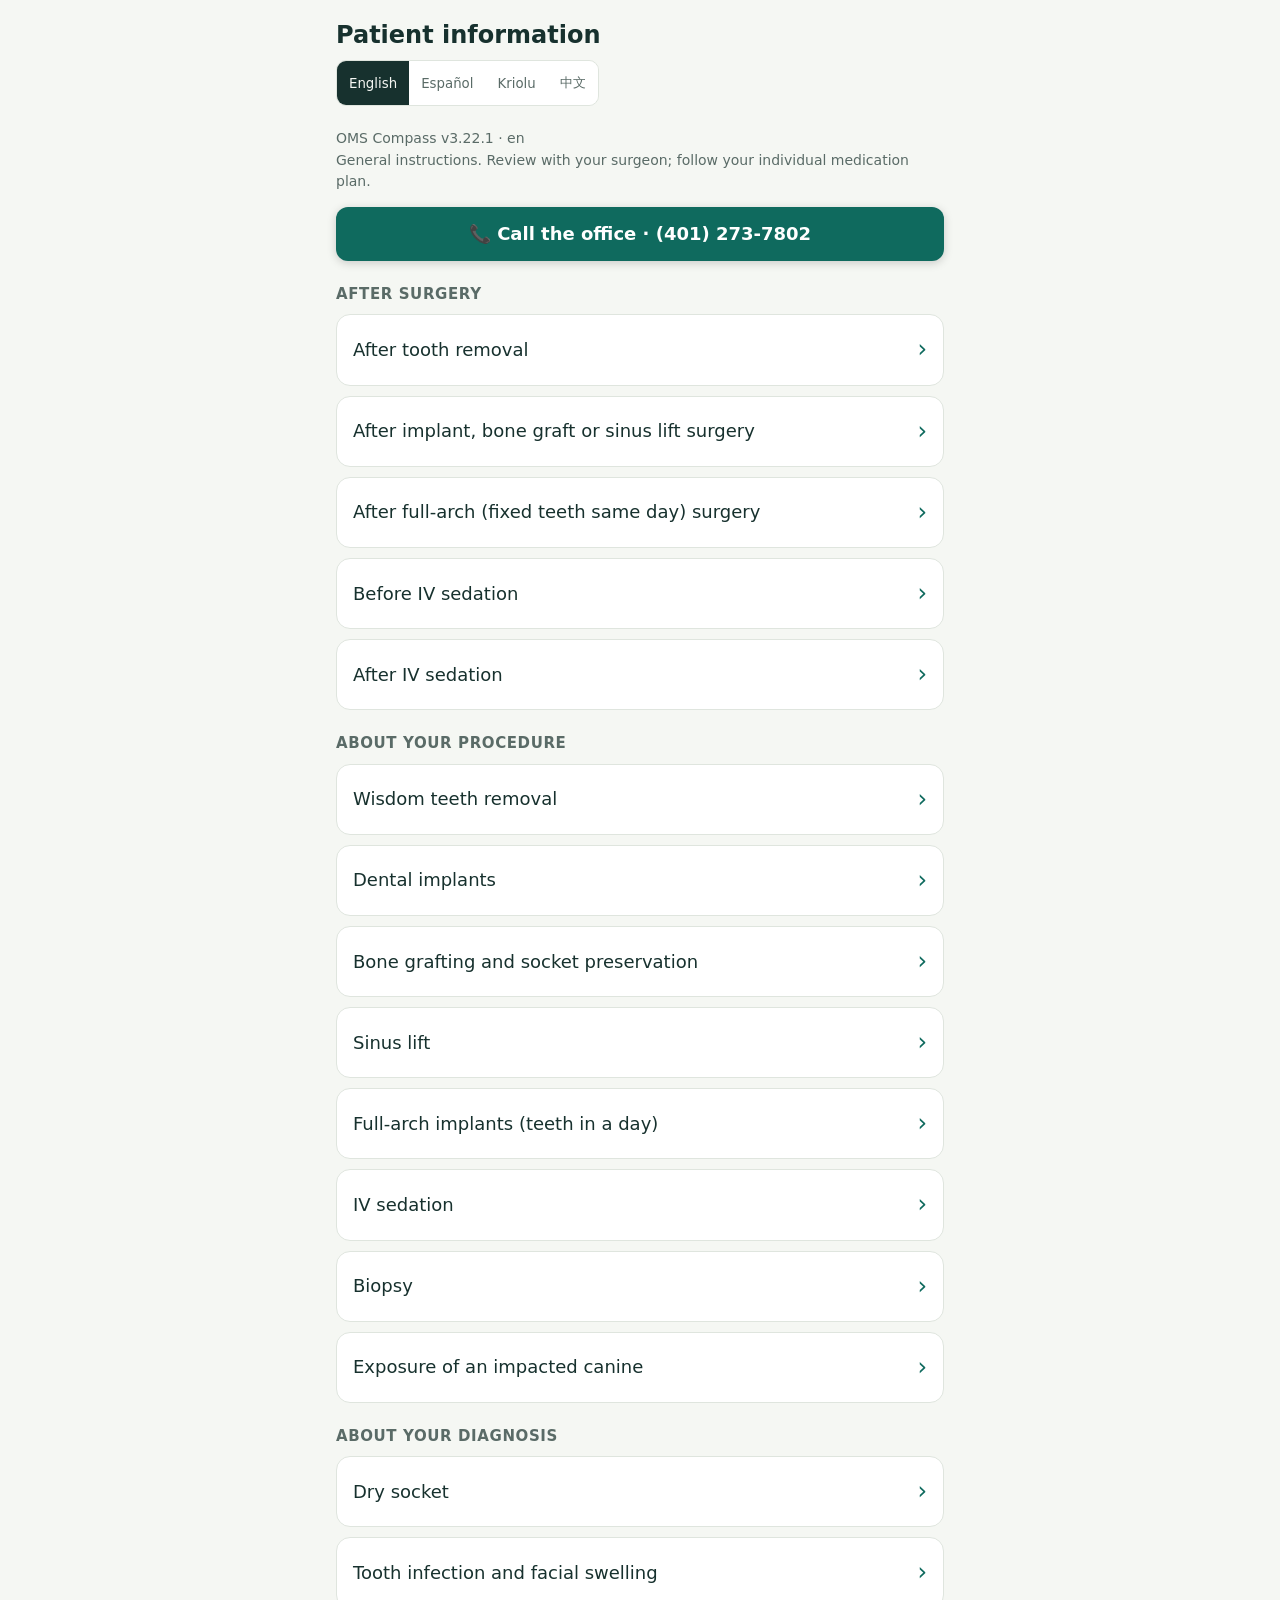
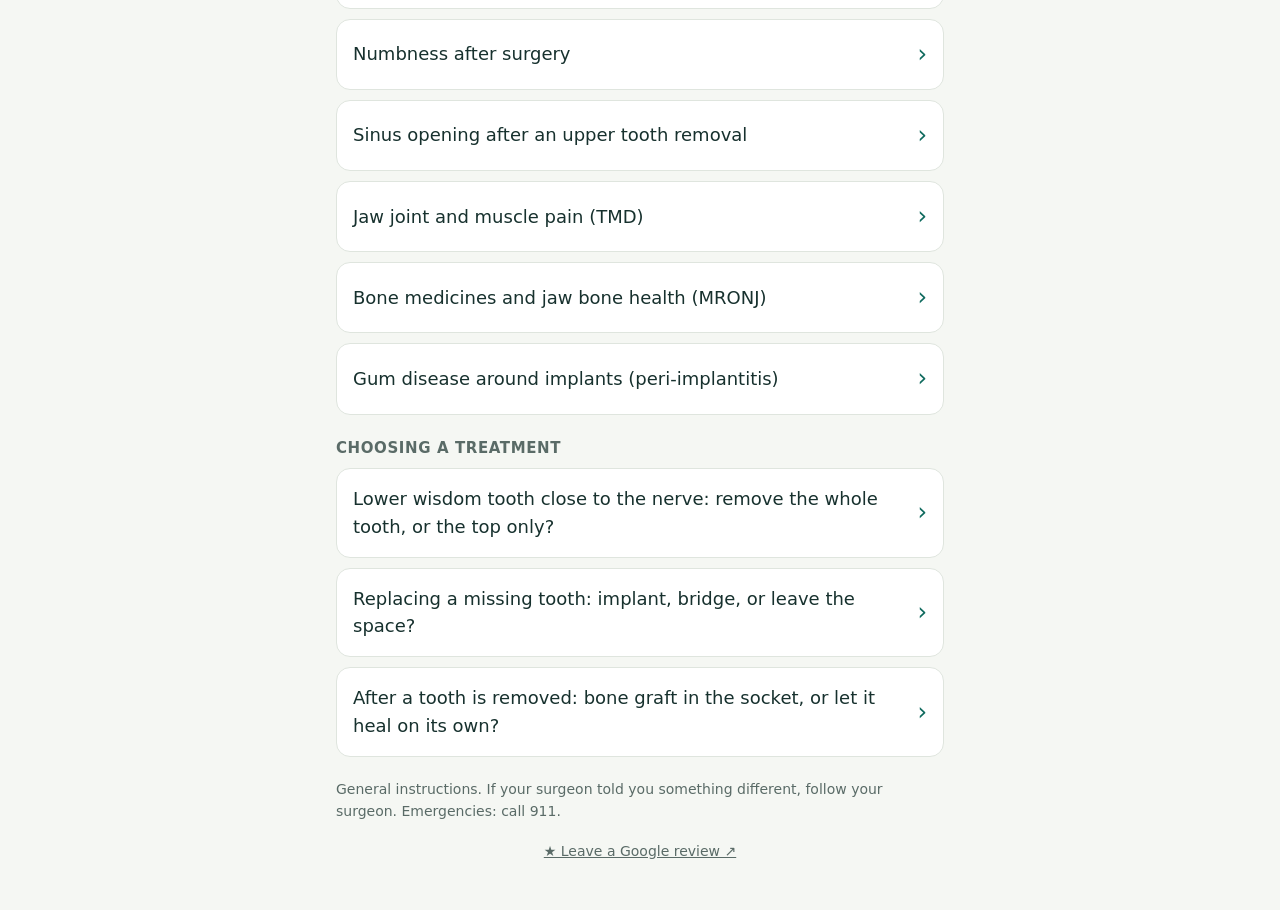
==== commit 8e77baf5: "v3.22.1: condense patient handouts without losing instructions (pending review) Co-Authored-By: Clau" ====
--- a/handouts/index.html
+++ b/handouts/index.html
@@ -63,27 +63,27 @@
 const SITE=OWN||SITES[QS.get('site')]||SITES.young,PHONE=SITE.ph,TEL=SITE.tel;
 const HO=[
 {id:"ext",src:["mcgill"],t:{"en":"After tooth removal","es":"Después de una extracción dental","kea":"Dipôs di tira denti","zh":"拔牙后须知"},i:{
-en:["Bleeding: bite firmly on the gauze for 30 minutes. Oozing for 1–2 days is normal. Heavy bleeding: sit upright and bite on fresh folded gauze, or a moistened black tea bag, for 30–60 minutes.","Swelling: ice the cheek 20 minutes on, 20 off, for 36 hours, then switch to moist heat. Swelling peaks on day 2–3. Sleep with your head raised for 2 nights.","First 24 hours: no rinsing, spitting or straws. They can pull out the blood clot.","No smoking or vaping for at least 72 hours, ideally 1 week. It raises the risk of a painful dry socket.","From day 2: rinse gently with warm salt water (½ teaspoon in 1 cup) after meals and at bedtime. Brush gently. Augma Shield graft: use only the prescribed rinse, no salt water.","Diet: soft foods for 2 weeks; no hard, crunchy or seedy foods (nuts, chips, popcorn) for 3 weeks. Eat protein, do not skip meals, and drink plenty of fluids.","Pain Medication Instructions\nTake the following medications together every 6 hours for the first 24–48 hours after surgery:\n• Advil (ibuprofen): 400 mg — two 200 mg tablets.\n• Tylenol (acetaminophen): 500 mg — one Extra Strength tablet.\nTake both medications with food or a snack, preferably before the local anesthetic wears off.\nAfter the first 24–48 hours, take the medications only as needed for pain.\nMaximum daily doses:\n• Ibuprofen: 2,400 mg (only if specifically directed by your surgeon).\n• Acetaminophen: 3,000 mg (conservative limit).\nDo not take additional medications containing ibuprofen, other NSAIDs, or acetaminophen without checking with your surgeon.\nContact our office if pain becomes significantly worse after initially improving, or if medications do not provide adequate relief.","Skip ibuprofen with kidney disease, stomach ulcers, a blood thinner, pregnancy, or an aspirin or ibuprofen allergy. Skip Tylenol with liver disease, heavy drinking, or if your prescription pill already contains acetaminophen (for example, Percocet).","Finish any antibiotic; if you get a rash, stop it and call us. No alcohol for 24 hours or while taking opioids. Sit up for 1 minute before standing.","Nausea: nothing by mouth for 1 hour, then sip ginger ale or tea.","Normal: bruising (day 2–3), jaw stiffness, sore throat, sharp bony edges, and dry lip corners (use Vaseline). Stitches dissolve; the socket fills in over about 1 month.","Call us: bleeding that pressure does not stop; pain or swelling worse after day 3, or throbbing pain toward the ear (dry socket); fever over 100.4°F (38°C); pus or bad taste; numbness the next day.","Trouble breathing or swallowing: call 911."],
-es:["Sangrado: muerda firmemente la gasa por 30 minutos. Es normal un poco de sangrado leve por 1–2 días. Si sangra mucho: siéntese derecho y muerda una gasa limpia doblada, o una bolsita de té negro humedecida, por 30–60 minutos.","Hinchazón: hielo en la mejilla 20 minutos sí y 20 no por 36 horas; después, calor húmedo. La hinchazón es mayor el día 2–3. Duerma con la cabeza elevada por 2 noches.","Primeras 24 horas: no se enjuague, no escupa y no use popotes (pajillas). Pueden desprender el coágulo.","No fume ni vapee por al menos 72 horas, idealmente 1 semana. Aumenta el riesgo de alveolitis seca, que es muy dolorosa.","Desde el día 2: enjuáguese suavemente con agua tibia con sal (½ cucharadita en 1 taza) después de comer y al acostarse. Cepíllese con cuidado. Injerto Augma Shield: use solo el enjuague recetado, sin agua con sal.","Dieta: comidas blandas por 2 semanas; nada duro, crujiente ni con semillas (nueces, papitas, palomitas) por 3 semanas. Coma proteína, no se salte comidas y tome muchos líquidos.","Instrucciones para los medicamentos para el dolor\nTome estos medicamentos juntos cada 6 horas durante las primeras 24–48 horas después de la cirugía:\n• Advil (ibuprofeno): 400 mg — 2 tabletas de 200 mg.\n• Tylenol (acetaminofén): 500 mg — 1 tableta Extra Strength.\nTome ambos medicamentos con comida o un refrigerio, de preferencia antes de que se pase la anestesia local.\nDespués de las primeras 24–48 horas, tómelos solo si los necesita para el dolor.\nDosis máximas al día:\n• Ibuprofeno: 2,400 mg (solo si su cirujano se lo indica específicamente).\n• Acetaminofén: 3,000 mg (límite conservador).\nNo tome otros medicamentos que contengan ibuprofeno, otros antiinflamatorios (AINE) o acetaminofén sin consultar con su cirujano.\nLlame a nuestra oficina si el dolor empeora mucho después de haber mejorado, o si los medicamentos no lo alivian lo suficiente.","No tome ibuprofeno si tiene enfermedad de los riñones o úlceras de estómago, toma un anticoagulante, está embarazada o es alérgico a la aspirina o al ibuprofeno. No tome Tylenol si tiene enfermedad del hígado, bebe mucho alcohol o su pastilla recetada ya contiene acetaminofén (por ejemplo, Percocet).","Termine el antibiótico; si le sale un sarpullido, suspéndalo y llámenos. No tome alcohol por 24 horas ni mientras tome opioides. Siéntese 1 minuto antes de ponerse de pie.","Náuseas: nada por la boca durante 1 hora; luego tome sorbos de ginger ale o té.","Es normal: moretones (día 2–3), rigidez de la mandíbula, dolor de garganta, bordes de hueso filosos y comisuras secas (use vaselina). Los puntos se disuelven solos; el alvéolo se rellena en aproximadamente 1 mes.","Llámenos si tiene: sangrado que no para con presión; dolor o hinchazón que empeora después del día 3, o dolor pulsátil hacia el oído (alveolitis seca); fiebre de más de 100.4°F (38°C); pus o mal sabor; adormecimiento al día siguiente.","Dificultad para respirar o tragar: llame al 911."],
-kea:["Sangi: morde firmi na gaza pa 30 minutu. Un bokadinhu di sangi pa 1–2 dia é normal. Si sangi txeu: senta direitu i morde un gaza linpu dobradu, o un saketa di xá pretu moladu, pa 30–60 minutu.","Inxason: jelu na fasi 20 minutu, tira 20, duranti 36 ora; dipôs, kalor úmidu. Inxason ta fika más grandi na dia 2–3. Dormi ku kabesa altu pa 2 noti.","Purmeru 24 ora: ka bu lava boka, ka bu kuspi i ka bu uza palinha. Es kuzas pode tira kuágulu.","Ka bu fuma nen uza vape pa pelo menus 72 ora, midjór 1 simana. Ta aumenta risku di alvéolu seku, ki ta dói txeu.","A partir di dia 2: lava boka divagarinhu ku agu mornu ku sal (½ kudjer di xá na 1 kopu) dipôs di kumi i óra di bai dormi. Skova ku kuidadu. Enxertu Augma Shield: uza só rémédiu di lava boka ki nu pasa-bu, sen agu ku sal.","Kumida: kumida mol pa 2 simana; nada duru, ki ta stala o ku simenti (nozis, xips, pipoka) pa 3 simana. Kumi proteína, ka bu salta kumida i bebe txeu líkidu.","Instruson pa rémédiu di dor\nToma es rémédiu djuntu di 6 en 6 ora duranti purmeru 24–48 ora dipôs di sirurjia:\n• Advil (ibuprofénu): 400 mg — 2 kumprimidu di 200 mg.\n• Tylenol (asetaminofénu): 500 mg — 1 kumprimidu Extra Strength.\nToma es dos rémédiu ku kumida o un lanxi, midjór antis di anestezia lokal pasa.\nDipôs di purmeru 24–48 ora, toma-s só si bu mesté pa dor.\nDose másimu pa dia:\n• Ibuprofénu: 2,400 mg (só si bu sirurjion fla-bu spesifikamenti).\n• Asetaminofénu: 3,000 mg (limiti konservador).\nKa bu toma otu rémédiu ki ten ibuprofénu, otu anti-inflamatóriu (AINE) o asetaminofénu sen purgunta bu sirurjion.\nTxoma nos ofisina si dor fika txeu más pior dipôs di dja midjora, o si rémédiu ka ta tira dor sufisienti.","Ka bu toma ibuprofénu si bu ten duénsa di rin o úlsera na stómagu, si bu ta toma anti-koagulanti, si bu sta grávida o si bu é alérjiku a aspirina o ibuprofénu. Ka bu toma Tylenol si bu ten duénsa di fígadu, si bu ta bebe txeu, o si bu rémédiu di reseita dja ten asetaminofénu (pur izénplu Percocet).","Toma antibiótiku ti kaba; si bu tene manxa na pele, para i txoma-nu. Ka bu bebe álkool pa 24 ora nen enkuantu bu ta toma opioidi. Senta 1 minutu antis di labanta.","Nóziu: nada na boka pa 1 ora; dipôs bebe golinhu di ginger ale o xá.","É normal: manxa roxu (dia 2–3), kexada duru, garganta dodu, pontas di osu fínu i kantu di boka seku (poi vazelina). Pontu ta dizolve sozinhu; buraku ta intxi na más o menus 1 mês.","Txoma-nu si: sangi ki ka ta para ku prison; dor o inxason ki ta piora dipôs di dia 3, o dor ki ta latejá pa ladu di orelha (alvéolu seku); febri más di 100.4°F (38°C); pus o gostu mau; dormensia na dia sigínti.","Si bu tene difikuldadi di rispira o di ingoli: txoma 911."],
-zh:["出血：用力咬住纱布30分钟。1–2天内有少量渗血属正常现象。出血较多时：坐直，用力咬住折叠的干净纱布或浸湿的红茶包30–60分钟。","肿胀：头36小时在脸颊冷敷，敷20分钟、停20分钟；之后改为湿热敷。肿胀在第2–3天最明显。睡觉时垫高头部，持续2晚。","头24小时：不要漱口、吐口水或用吸管，以免血块脱落。","至少72小时内不要吸烟或吸电子烟，最好1周。吸烟会增加疼痛的干槽症风险。","从第2天起：饭后和睡前用温盐水（1杯水加½茶匙盐）轻轻漱口。轻轻刷牙。植入Augma Shield的：只用处方漱口水，不要用盐水。","饮食：吃软食2周；3周内不要吃硬的、脆的或有籽的食物（坚果、薯片、爆米花）。多吃蛋白质，不要不吃饭，多喝水。","止痛药服用说明\n术后头24–48小时内，每6小时同时服用以下两种药：\n• 雅维（Advil，布洛芬）：400毫克——200毫克片剂2片。\n• 泰诺（Tylenol，对乙酰氨基酚）：500毫克——加强型（Extra Strength）1片。\n两种药都随餐或配点心服用，最好在局部麻药消退前服用。\n头24–48小时之后，仅在疼痛时按需服用。\n每日最大剂量：\n• 布洛芬：2,400毫克（仅在手术医生明确指示时）。\n• 对乙酰氨基酚：3,000毫克（保守上限）。\n未经手术医生同意，不要另外服用含布洛芬、其他非甾体抗炎药（NSAID）或对乙酰氨基酚的药物。\n如果疼痛在好转后又明显加重，或药物止痛效果不够，请联系我们诊所。","以下情况不要服用布洛芬：肾病、胃溃疡、服用抗凝血药、怀孕，或对阿司匹林或布洛芬过敏。以下情况不要服用泰诺：肝病、大量饮酒，或处方药已含对乙酰氨基酚（例如Percocet）。","如开了抗生素，请服完全程；出现皮疹请停药并致电我们。24小时内及服用阿片类药物期间不要饮酒。起身前先坐1分钟。","恶心：1小时内不要经口进食任何东西；之后小口喝姜汁汽水或茶。","正常现象：淤青（第2–3天）、下颌僵硬、喉咙痛、尖锐骨边、嘴角干裂（可涂凡士林）。缝线会自行溶解；拔牙窝约1个月长满。","出现以下情况请致电我们：按压止不住的出血；第3天后疼痛或肿胀加重，或向耳朵方向的跳痛（干槽症）；发烧超过100.4°F（38°C）；有脓或口中异味；第二天仍然麻木。","呼吸或吞咽困难：请拨打911。"]}},
+en:["Bleeding: bite firmly on the gauze for 30 minutes. Oozing for 1–2 days is normal. If heavier, sit up and bite on fresh folded gauze or a damp black tea bag for 30–60 minutes.","Swelling: ice the cheek 20 minutes on, 20 off, for 36 hours, then moist heat. It peaks on day 2–3. Sleep with your head raised for 2 nights.","First 24 hours: no rinsing, spitting or straws; they can dislodge the blood clot.","No smoking or vaping for at least 72 hours, ideally 1 week; it raises the risk of a painful dry socket.","From day 2: rinse gently with warm salt water (½ teaspoon in 1 cup) after meals and at bedtime, and brush gently. Augma Shield graft: prescribed rinse only, no salt water.","Diet: soft foods for 2 weeks; nothing hard, crunchy or seedy (nuts, chips, popcorn) for 3 weeks. Eat protein, don’t skip meals, and drink plenty of fluids.","Pain Medication Instructions\nFirst 24–48 hours: take both together every 6 hours, with food or a snack, ideally starting before the numbness wears off:\n• Advil (ibuprofen) 400 mg — two 200 mg tablets\n• Tylenol (acetaminophen) 500 mg — one Extra Strength tablet\nAfter that, take them only as needed for pain.\nDaily maximum: ibuprofen 2,400 mg (only if your surgeon directs); acetaminophen 3,000 mg.\nDo not add other products containing ibuprofen, NSAIDs or acetaminophen without asking us.\nCall us if pain gets much worse after improving, or the medicines do not help enough.","Skip ibuprofen with kidney disease, stomach ulcers, a blood thinner, pregnancy, or an aspirin or ibuprofen allergy. Skip Tylenol with liver disease, heavy drinking, or if your prescription pill already contains acetaminophen (for example, Percocet).","Finish any antibiotic; if you get a rash, stop it and call us. No alcohol for 24 hours or while taking opioids. Sit up for 1 minute before standing.","Nausea: nothing by mouth for 1 hour, then sip ginger ale or tea.","Normal: bruising (day 2–3), stiff jaw, sore throat, sharp bony edges, dry lip corners (use Vaseline). Stitches dissolve; the socket fills in over about 1 month.","Call us: bleeding that pressure won’t stop; pain or swelling worse after day 3, or throbbing pain toward the ear (dry socket); fever over 100.4°F (38°C); pus or bad taste; numbness the next day.","Trouble breathing or swallowing: call 911."],
+es:["Sangrado: muerda firmemente la gasa por 30 minutos. Un sangrado leve por 1–2 días es normal. Si sangra más: siéntese derecho y muerda gasa limpia doblada o una bolsita de té negro húmeda por 30–60 minutos.","Hinchazón: hielo en la mejilla 20 minutos sí y 20 no por 36 horas; después, calor húmedo. La hinchazón es mayor el día 2–3. Duerma con la cabeza elevada por 2 noches.","Primeras 24 horas: no se enjuague, no escupa y no use popotes (pajillas). Pueden desprender el coágulo.","No fume ni vapee por al menos 72 horas, idealmente 1 semana. Aumenta el riesgo de alveolitis seca, que es muy dolorosa.","Desde el día 2: enjuáguese suavemente con agua tibia con sal (½ cucharadita en 1 taza) después de comer y al acostarse. Cepíllese con cuidado. Injerto Augma Shield: use solo el enjuague recetado, sin agua con sal.","Dieta: comidas blandas por 2 semanas; nada duro, crujiente ni con semillas (nueces, papitas, palomitas) por 3 semanas. Coma proteína, no se salte comidas y tome muchos líquidos.","Instrucciones para los medicamentos para el dolor\nPrimeras 24–48 horas: tome ambos juntos cada 6 horas, con comida o un refrigerio, de preferencia antes de que se pase la anestesia:\n• Advil (ibuprofeno) 400 mg — 2 tabletas de 200 mg\n• Tylenol (acetaminofén) 500 mg — 1 tableta Extra Strength\nDespués, tómelos solo si los necesita para el dolor.\nMáximo al día: ibuprofeno 2,400 mg (solo si su cirujano lo indica); acetaminofén 3,000 mg.\nNo tome otros productos con ibuprofeno, antiinflamatorios (AINE) o acetaminofén sin consultarnos.\nLlámenos si el dolor empeora mucho después de mejorar, o si los medicamentos no alivian lo suficiente.","No tome ibuprofeno si tiene enfermedad de los riñones o úlceras de estómago, toma un anticoagulante, está embarazada o es alérgico a la aspirina o al ibuprofeno. No tome Tylenol si tiene enfermedad del hígado, bebe mucho alcohol o su pastilla recetada ya contiene acetaminofén (por ejemplo, Percocet).","Termine el antibiótico; si le sale un sarpullido, suspéndalo y llámenos. No tome alcohol por 24 horas ni mientras tome opioides. Siéntese 1 minuto antes de ponerse de pie.","Náuseas: nada por la boca durante 1 hora; luego tome sorbos de ginger ale o té.","Es normal: moretones (día 2–3), rigidez de la mandíbula, dolor de garganta, bordes de hueso filosos y comisuras secas (use vaselina). Los puntos se disuelven solos; el alvéolo se rellena en aproximadamente 1 mes.","Llámenos si tiene: sangrado que no para con presión; dolor o hinchazón que empeora después del día 3, o dolor pulsátil hacia el oído (alveolitis seca); fiebre de más de 100.4°F (38°C); pus o mal sabor; adormecimiento al día siguiente.","Dificultad para respirar o tragar: llame al 911."],
+kea:["Sangi: morde firmi na gaza pa 30 minutu. Un bokadinhu di sangi pa 1–2 dia é normal. Si sangi txeu: senta direitu i morde un gaza linpu dobradu, o un saketa di xá pretu moladu, pa 30–60 minutu.","Inxason: jelu na fasi 20 minutu, tira 20, duranti 36 ora; dipôs, kalor úmidu. Inxason ta fika más grandi na dia 2–3. Dormi ku kabesa altu pa 2 noti.","Purmeru 24 ora: ka bu lava boka, ka bu kuspi i ka bu uza palinha. Es kuzas pode tira kuágulu.","Ka bu fuma nen uza vape pa pelo menus 72 ora, midjór 1 simana. Ta aumenta risku di alvéolu seku, ki ta dói txeu.","A partir di dia 2: lava boka divagarinhu ku agu mornu ku sal (½ kudjer di xá na 1 kopu) dipôs di kumi i óra di bai dormi. Skova ku kuidadu. Enxertu Augma Shield: uza só rémédiu di lava boka ki nu pasa-bu, sen agu ku sal.","Kumida: kumida mol pa 2 simana; nada duru, ki ta stala o ku simenti (nozis, xips, pipoka) pa 3 simana. Kumi proteína, ka bu salta kumida i bebe txeu líkidu.","Instruson pa rémédiu di dor\nPurmeru 24–48 ora: toma es dos djuntu di 6 en 6 ora, ku kumida o un lanxi, midjór antis di anestezia pasa:\n• Advil (ibuprofénu) 400 mg — 2 kumprimidu di 200 mg\n• Tylenol (asetaminofénu) 500 mg — 1 kumprimidu Extra Strength\nDipôs, toma-s só si bu mesté pa dor.\nMásimu pa dia: ibuprofénu 2,400 mg (só si bu sirurjion manda); asetaminofénu 3,000 mg.\nKa bu toma otu rémédiu ku ibuprofénu, anti-inflamatóriu (AINE) o asetaminofénu sen purgunta-nu.\nTxoma-nu si dor fika txeu más pior dipôs di dja midjora, o si rémédiu ka ta tira dor sufisienti.","Ka bu toma ibuprofénu si bu ten duénsa di rin o úlsera na stómagu, si bu ta toma anti-koagulanti, si bu sta grávida o si bu é alérjiku a aspirina o ibuprofénu. Ka bu toma Tylenol si bu ten duénsa di fígadu, si bu ta bebe txeu, o si bu rémédiu di reseita dja ten asetaminofénu (pur izénplu Percocet).","Toma antibiótiku ti kaba; si bu tene manxa na pele, para i txoma-nu. Ka bu bebe álkool pa 24 ora nen enkuantu bu ta toma opioidi. Senta 1 minutu antis di labanta.","Nóziu: nada na boka pa 1 ora; dipôs bebe golinhu di ginger ale o xá.","É normal: manxa roxu (dia 2–3), kexada duru, garganta dodu, pontas di osu fínu i kantu di boka seku (poi vazelina). Pontu ta dizolve sozinhu; buraku ta intxi na más o menus 1 mês.","Txoma-nu si: sangi ki ka ta para ku prison; dor o inxason ki ta piora dipôs di dia 3, o dor ki ta latejá pa ladu di orelha (alvéolu seku); febri más di 100.4°F (38°C); pus o gostu mau; dormensia na dia sigínti.","Si bu tene difikuldadi di rispira o di ingoli: txoma 911."],
+zh:["出血：用力咬住纱布30分钟。1–2天内少量渗血属正常。出血较多：坐直，咬住折叠的干净纱布或浸湿的红茶包30–60分钟。","肿胀：头36小时在脸颊冷敷，敷20分钟、停20分钟；之后改为湿热敷。肿胀在第2–3天最明显。睡觉时垫高头部，持续2晚。","头24小时：不要漱口、吐口水或用吸管，以免血块脱落。","至少72小时内不要吸烟或吸电子烟，最好1周。吸烟会增加疼痛的干槽症风险。","从第2天起：饭后和睡前用温盐水（1杯水加½茶匙盐）轻轻漱口。轻轻刷牙。植入Augma Shield的：只用处方漱口水，不要用盐水。","饮食：吃软食2周；3周内不要吃硬的、脆的或有籽的食物（坚果、薯片、爆米花）。多吃蛋白质，不要不吃饭，多喝水。","止痛药服用说明\n术后头24–48小时：每6小时同时服用以下两种药，随餐或配点心，最好在麻药消退前开始：\n• 雅维（Advil，布洛芬）400毫克——200毫克片剂2片\n• 泰诺（Tylenol，对乙酰氨基酚）500毫克——加强型（Extra Strength）1片\n之后仅在疼痛时按需服用。\n每日最大剂量：布洛芬2,400毫克（仅在手术医生指示时）；对乙酰氨基酚3,000毫克。\n未经我们同意，不要另外服用含布洛芬、其他非甾体抗炎药（NSAID）或对乙酰氨基酚的药物。\n如疼痛好转后又明显加重，或药物止痛效果不够，请致电我们。","以下情况不要服用布洛芬：肾病、胃溃疡、服用抗凝血药、怀孕，或对阿司匹林或布洛芬过敏。以下情况不要服用泰诺：肝病、大量饮酒，或处方药已含对乙酰氨基酚（例如Percocet）。","如开了抗生素，请服完全程；出现皮疹请停药并致电我们。24小时内及服用阿片类药物期间不要饮酒。起身前先坐1分钟。","恶心：1小时内不要经口进食任何东西；之后小口喝姜汁汽水或茶。","正常现象：淤青（第2–3天）、下颌僵硬、喉咙痛、尖锐骨边、嘴角干裂（可涂凡士林）。缝线会自行溶解；拔牙窝约1个月长满。","出现以下情况请致电我们：按压止不住的出血；第3天后疼痛或肿胀加重，或向耳朵方向的跳痛（干槽症）；发烧超过100.4°F（38°C）；有脓或口中异味；第二天仍然麻木。","呼吸或吞咽困难：请拨打911。"]}},
 {id:"imp",src:["mcgill"],t:{"en":"After implant, bone graft or sinus lift surgery","es":"Después de implantes, injerto óseo o elevación de seno","kea":"Dipôs di implanti, enxertu di osu o levantamentu di seiu","zh":"种植牙、植骨或上颌窦提升术后须知"},i:{
-en:["Bleeding: bite on the gauze for 30 minutes. Oozing for 1–2 days is normal.","Swelling: ice 20 minutes on, 20 off, for 36 hours, then moist heat. Sleep with your head raised for 2 nights.","Do not touch the site with your tongue or fingers, or pull your lip to look.","Diet: do not chew on the implant side for 3–4 weeks, or longer if we tell you. Implants on both sides: soft foods for 3–4 weeks. No hard or crunchy food.","Surgery day: no rinsing or spitting. From the next morning: prescribed rinse (Peridex) twice a day for 30 seconds, plus warm salt water (½ teaspoon in 1 cup) after meals. Brush gently. Augma Shield graft: prescribed rinse only, no salt water.","Denture or flipper: leave it out as much as possible. It must not press on the site. Do not eat with it until we adjust it.","Small sand-like graft granules may come out for a few days. This is normal.","Sinus lift: do not blow your nose for 1 week. Sneeze with your mouth open. No straws. No flying for 2 weeks.","No smoking or vaping for at least 2 weeks — quitting is best. Smoking raises the risk that the implant or graft fails.","Pain Medication Instructions\nTake the following medications together every 6 hours for the first 24–48 hours after surgery:\n• Advil (ibuprofen): 400 mg — two 200 mg tablets.\n• Tylenol (acetaminophen): 500 mg — one Extra Strength tablet.\nTake both medications with food or a snack, preferably before the local anesthetic wears off.\nAfter the first 24–48 hours, take the medications only as needed for pain.\nMaximum daily doses:\n• Ibuprofen: 2,400 mg (only if specifically directed by your surgeon).\n• Acetaminophen: 3,000 mg (conservative limit).\nDo not take additional medications containing ibuprofen, other NSAIDs, or acetaminophen without checking with your surgeon.\nContact our office if pain becomes significantly worse after initially improving, or if medications do not provide adequate relief.","Skip ibuprofen with kidney disease, stomach ulcers, a blood thinner, pregnancy, or an aspirin or ibuprofen allergy. Skip Tylenol with liver disease, heavy drinking, or if your prescription pill already contains acetaminophen (for example, Percocet).","Finish any antibiotic. If you get a rash, stop it and call us.","Call us: bleeding that will not stop; pain or swelling worse after day 3; fever; pus; a loose healing cap; exposed graft or membrane; air or fluid passing between your mouth and nose; numbness the next day."],
-es:["Sangrado: muerda la gasa por 30 minutos. Es normal un poco de sangrado leve por 1–2 días.","Hinchazón: hielo 20 minutos sí y 20 no por 36 horas; después, calor húmedo. Duerma con la cabeza elevada por 2 noches.","No toque la zona con la lengua ni los dedos, ni jale el labio para mirar.","Dieta: no mastique del lado del implante por 3–4 semanas, o más si se lo indicamos. Implantes en ambos lados: comidas blandas por 3–4 semanas. Nada duro ni crujiente.","Día de la cirugía: no se enjuague ni escupa. Desde la mañana siguiente: enjuague recetado (Peridex) dos veces al día por 30 segundos, más agua tibia con sal (½ cucharadita en 1 taza) después de comer. Cepíllese con cuidado. Injerto Augma Shield: solo el enjuague recetado, sin agua con sal.","Dentadura o puente removible: déjelo fuera lo más posible. No debe presionar la zona. No coma con él hasta que lo ajustemos.","Pueden salir pequeños gránulos del injerto, como arena, por unos días. Es normal.","Elevación de seno: no se suene la nariz por 1 semana. Estornude con la boca abierta. No use popotes. No viaje en avión por 2 semanas.","No fume ni vapee por al menos 2 semanas; lo mejor es dejarlo. Fumar aumenta el riesgo de que fallen el implante o el injerto.","Instrucciones para los medicamentos para el dolor\nTome estos medicamentos juntos cada 6 horas durante las primeras 24–48 horas después de la cirugía:\n• Advil (ibuprofeno): 400 mg — 2 tabletas de 200 mg.\n• Tylenol (acetaminofén): 500 mg — 1 tableta Extra Strength.\nTome ambos medicamentos con comida o un refrigerio, de preferencia antes de que se pase la anestesia local.\nDespués de las primeras 24–48 horas, tómelos solo si los necesita para el dolor.\nDosis máximas al día:\n• Ibuprofeno: 2,400 mg (solo si su cirujano se lo indica específicamente).\n• Acetaminofén: 3,000 mg (límite conservador).\nNo tome otros medicamentos que contengan ibuprofeno, otros antiinflamatorios (AINE) o acetaminofén sin consultar con su cirujano.\nLlame a nuestra oficina si el dolor empeora mucho después de haber mejorado, o si los medicamentos no lo alivian lo suficiente.","No tome ibuprofeno si tiene enfermedad de los riñones o úlceras de estómago, toma un anticoagulante, está embarazada o es alérgico a la aspirina o al ibuprofeno. No tome Tylenol si tiene enfermedad del hígado, bebe mucho alcohol o su pastilla recetada ya contiene acetaminofén (por ejemplo, Percocet).","Termine el antibiótico. Si le sale un sarpullido, suspéndalo y llámenos.","Llámenos si tiene: sangrado que no para; dolor o hinchazón que empeora después del día 3; fiebre; pus; un tornillo de cicatrización flojo; injerto o membrana expuestos; paso de aire o líquido entre la boca y la nariz; adormecimiento al día siguiente."],
-kea:["Sangi: morde na gaza pa 30 minutu. Un bokadinhu di sangi pa 1–2 dia é normal.","Inxason: jelu 20 minutu, tira 20, duranti 36 ora; dipôs, kalor úmidu. Dormi ku kabesa altu pa 2 noti.","Ka bu toka na lugar ku língua o ku dedu, nen ka bu puxa lábiu pa djobe.","Kumida: ka bu mastiga di ladu di implanti pa 3–4 simana, o más si nu fla-bu. Implanti na dos ladu: kumida mol pa 3–4 simana. Nada duru nen ki ta stala.","Dia di sirurjia: ka bu lava boka nen ka bu kuspi. A partir di palmanhan sigínti: rémédiu di lava boka (Peridex) 2 bes pa dia pa 30 sigundu, i agu mornu ku sal (½ kudjer di xá na 1 kopu) dipôs di kumi. Skova ku kuidadu. Enxertu Augma Shield: só rémédiu di lava boka, sen agu ku sal.","Dentadura o ponti di tira-poi: dexa-l fora más ki bu pode. E ka debe karga riba di lugar. Ka bu kumi ku el ti nu djusta-l.","Pode sai pedasinhu pikinoti di enxertu, sima areia, duranti uns dia. É normal.","Levantamentu di seiu: ka bu asua naris pa 1 simana. Spirra ku boka abertu. Ka bu uza palinha. Ka bu bua di avion pa 2 simana.","Ka bu fuma nen uza vape pa pelo menus 2 simana; midjór é dexa di bes. Fuma ta aumenta risku di implanti o enxertu fadja.","Instruson pa rémédiu di dor\nToma es rémédiu djuntu di 6 en 6 ora duranti purmeru 24–48 ora dipôs di sirurjia:\n• Advil (ibuprofénu): 400 mg — 2 kumprimidu di 200 mg.\n• Tylenol (asetaminofénu): 500 mg — 1 kumprimidu Extra Strength.\nToma es dos rémédiu ku kumida o un lanxi, midjór antis di anestezia lokal pasa.\nDipôs di purmeru 24–48 ora, toma-s só si bu mesté pa dor.\nDose másimu pa dia:\n• Ibuprofénu: 2,400 mg (só si bu sirurjion fla-bu spesifikamenti).\n• Asetaminofénu: 3,000 mg (limiti konservador).\nKa bu toma otu rémédiu ki ten ibuprofénu, otu anti-inflamatóriu (AINE) o asetaminofénu sen purgunta bu sirurjion.\nTxoma nos ofisina si dor fika txeu más pior dipôs di dja midjora, o si rémédiu ka ta tira dor sufisienti.","Ka bu toma ibuprofénu si bu ten duénsa di rin o úlsera na stómagu, si bu ta toma anti-koagulanti, si bu sta grávida o si bu é alérjiku a aspirina o ibuprofénu. Ka bu toma Tylenol si bu ten duénsa di fígadu, si bu ta bebe txeu, o si bu rémédiu di reseita dja ten asetaminofénu (pur izénplu Percocet).","Toma antibiótiku ti kaba. Si bu tene manxa na pele, para i txoma-nu.","Txoma-nu si: sangi ki ka ta para; dor o inxason ki ta piora dipôs di dia 3; febri; pus; tanpa di kikatrizason mole; enxertu o membrana diskubertu; ar o líkidu ta pasa entri boka ku naris; dormensia na dia sigínti."],
-zh:["出血：咬住纱布30分钟。1–2天内有少量渗血属正常现象。","肿胀：头36小时冷敷，敷20分钟、停20分钟；之后改为湿热敷。睡觉时垫高头部，持续2晚。","不要用舌头或手指碰触伤口，也不要拉开嘴唇查看。","饮食：3–4周内不要用种植体一侧咀嚼，如我们另有指示则更久。两侧都有种植体：吃软食3–4周。不要吃硬的或脆的食物。","手术当天：不要漱口或吐口水。从第二天早上起：每天2次用处方漱口水（Peridex）含漱30秒，饭后加用温盐水（1杯水加½茶匙盐）漱口。轻轻刷牙。植入Augma Shield的：只用处方漱口水，不要用盐水。","假牙或临时活动牙：尽量不戴，不能压到手术部位。在我们调整好之前，不要戴着它吃东西。","几天内可能会有像细沙一样的植骨颗粒掉出来，这是正常的。","上颌窦提升术：1周内不要擤鼻涕。打喷嚏时张开嘴。不要用吸管。2周内不要乘坐飞机。","至少2周内不要吸烟或吸电子烟，最好彻底戒烟。吸烟会增加种植体或植骨失败的风险。","止痛药服用说明\n术后头24–48小时内，每6小时同时服用以下两种药：\n• 雅维（Advil，布洛芬）：400毫克——200毫克片剂2片。\n• 泰诺（Tylenol，对乙酰氨基酚）：500毫克——加强型（Extra Strength）1片。\n两种药都随餐或配点心服用，最好在局部麻药消退前服用。\n头24–48小时之后，仅在疼痛时按需服用。\n每日最大剂量：\n• 布洛芬：2,400毫克（仅在手术医生明确指示时）。\n• 对乙酰氨基酚：3,000毫克（保守上限）。\n未经手术医生同意，不要另外服用含布洛芬、其他非甾体抗炎药（NSAID）或对乙酰氨基酚的药物。\n如果疼痛在好转后又明显加重，或药物止痛效果不够，请联系我们诊所。","以下情况不要服用布洛芬：肾病、胃溃疡、服用抗凝血药、怀孕，或对阿司匹林或布洛芬过敏。以下情况不要服用泰诺：肝病、大量饮酒，或处方药已含对乙酰氨基酚（例如Percocet）。","如开了抗生素，请服完全程。出现皮疹请停药并致电我们。","出现以下情况请致电我们：出血不止；第3天后疼痛或肿胀加重；发烧；有脓；愈合帽松动；植骨材料或膜外露；口腔与鼻腔之间有空气或液体相通；第二天仍有麻木。"]}},
+en:["Bleeding: bite on the gauze for 30 minutes. Oozing for 1–2 days is normal.","Swelling: ice 20 minutes on, 20 off, for 36 hours, then moist heat. Sleep with your head raised for 2 nights.","Don’t touch the site with your tongue or fingers, or pull your lip to look.","Diet: don’t chew on the implant side for 3–4 weeks, or longer if we say. Implants on both sides: soft foods for 3–4 weeks. Nothing hard or crunchy.","Surgery day: no rinsing or spitting. From the next morning: Peridex rinse for 30 seconds twice a day, plus warm salt water (½ teaspoon in 1 cup) after meals; brush gently. Augma Shield graft: prescribed rinse only, no salt water.","Denture or flipper: leave it out as much as possible; it must not press on the site. Don’t eat with it until we adjust it.","Small sand-like graft granules may come out for a few days. This is normal.","Sinus lift: don’t blow your nose for 1 week. Sneeze with your mouth open. No straws. No flying for 2 weeks.","No smoking or vaping for at least 2 weeks (quitting is best); it raises the risk that the implant or graft fails.","Pain Medication Instructions\nFirst 24–48 hours: take both together every 6 hours, with food or a snack, ideally starting before the numbness wears off:\n• Advil (ibuprofen) 400 mg — two 200 mg tablets\n• Tylenol (acetaminophen) 500 mg — one Extra Strength tablet\nAfter that, take them only as needed for pain.\nDaily maximum: ibuprofen 2,400 mg (only if your surgeon directs); acetaminophen 3,000 mg.\nDo not add other products containing ibuprofen, NSAIDs or acetaminophen without asking us.\nCall us if pain gets much worse after improving, or the medicines do not help enough.","Skip ibuprofen with kidney disease, stomach ulcers, a blood thinner, pregnancy, or an aspirin or ibuprofen allergy. Skip Tylenol with liver disease, heavy drinking, or if your prescription pill already contains acetaminophen (for example, Percocet).","Finish any antibiotic; if you get a rash, stop it and call us.","Call us: bleeding that won’t stop; pain or swelling worse after day 3; fever; pus; a loose healing cap; exposed graft or membrane; air or fluid passing between mouth and nose; numbness the next day."],
+es:["Sangrado: muerda la gasa por 30 minutos. Es normal un poco de sangrado leve por 1–2 días.","Hinchazón: hielo 20 minutos sí y 20 no por 36 horas; después, calor húmedo. Duerma con la cabeza elevada por 2 noches.","No toque la zona con la lengua ni los dedos, ni jale el labio para mirar.","Dieta: no mastique del lado del implante por 3–4 semanas, o más si se lo indicamos. Implantes en ambos lados: comidas blandas por 3–4 semanas. Nada duro ni crujiente.","Día de la cirugía: no se enjuague ni escupa. Desde la mañana siguiente: enjuague recetado (Peridex) dos veces al día por 30 segundos, más agua tibia con sal (½ cucharadita en 1 taza) después de comer. Cepíllese con cuidado. Injerto Augma Shield: solo el enjuague recetado, sin agua con sal.","Dentadura o puente removible: déjelo fuera lo más posible. No debe presionar la zona. No coma con él hasta que lo ajustemos.","Pueden salir pequeños gránulos del injerto, como arena, por unos días. Es normal.","Elevación de seno: no se suene la nariz por 1 semana. Estornude con la boca abierta. No use popotes. No viaje en avión por 2 semanas.","No fume ni vapee por al menos 2 semanas; lo mejor es dejarlo. Fumar aumenta el riesgo de que fallen el implante o el injerto.","Instrucciones para los medicamentos para el dolor\nPrimeras 24–48 horas: tome ambos juntos cada 6 horas, con comida o un refrigerio, de preferencia antes de que se pase la anestesia:\n• Advil (ibuprofeno) 400 mg — 2 tabletas de 200 mg\n• Tylenol (acetaminofén) 500 mg — 1 tableta Extra Strength\nDespués, tómelos solo si los necesita para el dolor.\nMáximo al día: ibuprofeno 2,400 mg (solo si su cirujano lo indica); acetaminofén 3,000 mg.\nNo tome otros productos con ibuprofeno, antiinflamatorios (AINE) o acetaminofén sin consultarnos.\nLlámenos si el dolor empeora mucho después de mejorar, o si los medicamentos no alivian lo suficiente.","No tome ibuprofeno si tiene enfermedad de los riñones o úlceras de estómago, toma un anticoagulante, está embarazada o es alérgico a la aspirina o al ibuprofeno. No tome Tylenol si tiene enfermedad del hígado, bebe mucho alcohol o su pastilla recetada ya contiene acetaminofén (por ejemplo, Percocet).","Termine el antibiótico. Si le sale un sarpullido, suspéndalo y llámenos.","Llámenos si tiene: sangrado que no para; dolor o hinchazón que empeora después del día 3; fiebre; pus; un tornillo de cicatrización flojo; injerto o membrana expuestos; paso de aire o líquido entre la boca y la nariz; adormecimiento al día siguiente."],
+kea:["Sangi: morde na gaza pa 30 minutu. Un bokadinhu di sangi pa 1–2 dia é normal.","Inxason: jelu 20 minutu, tira 20, duranti 36 ora; dipôs, kalor úmidu. Dormi ku kabesa altu pa 2 noti.","Ka bu toka na lugar ku língua o ku dedu, nen ka bu puxa lábiu pa djobe.","Kumida: ka bu mastiga di ladu di implanti pa 3–4 simana, o más si nu fla-bu. Implanti na dos ladu: kumida mol pa 3–4 simana. Nada duru nen ki ta stala.","Dia di sirurjia: ka bu lava boka nen ka bu kuspi. A partir di palmanhan sigínti: rémédiu di lava boka (Peridex) 2 bes pa dia pa 30 sigundu, i agu mornu ku sal (½ kudjer di xá na 1 kopu) dipôs di kumi. Skova ku kuidadu. Enxertu Augma Shield: só rémédiu di lava boka, sen agu ku sal.","Dentadura o ponti di tira-poi: dexa-l fora más ki bu pode. E ka debe karga riba di lugar. Ka bu kumi ku el ti nu djusta-l.","Pode sai pedasinhu pikinoti di enxertu, sima areia, duranti uns dia. É normal.","Levantamentu di seiu: ka bu asua naris pa 1 simana. Spirra ku boka abertu. Ka bu uza palinha. Ka bu bua di avion pa 2 simana.","Ka bu fuma nen uza vape pa pelo menus 2 simana; midjór é dexa di bes. Fuma ta aumenta risku di implanti o enxertu fadja.","Instruson pa rémédiu di dor\nPurmeru 24–48 ora: toma es dos djuntu di 6 en 6 ora, ku kumida o un lanxi, midjór antis di anestezia pasa:\n• Advil (ibuprofénu) 400 mg — 2 kumprimidu di 200 mg\n• Tylenol (asetaminofénu) 500 mg — 1 kumprimidu Extra Strength\nDipôs, toma-s só si bu mesté pa dor.\nMásimu pa dia: ibuprofénu 2,400 mg (só si bu sirurjion manda); asetaminofénu 3,000 mg.\nKa bu toma otu rémédiu ku ibuprofénu, anti-inflamatóriu (AINE) o asetaminofénu sen purgunta-nu.\nTxoma-nu si dor fika txeu más pior dipôs di dja midjora, o si rémédiu ka ta tira dor sufisienti.","Ka bu toma ibuprofénu si bu ten duénsa di rin o úlsera na stómagu, si bu ta toma anti-koagulanti, si bu sta grávida o si bu é alérjiku a aspirina o ibuprofénu. Ka bu toma Tylenol si bu ten duénsa di fígadu, si bu ta bebe txeu, o si bu rémédiu di reseita dja ten asetaminofénu (pur izénplu Percocet).","Toma antibiótiku ti kaba. Si bu tene manxa na pele, para i txoma-nu.","Txoma-nu si: sangi ki ka ta para; dor o inxason ki ta piora dipôs di dia 3; febri; pus; tanpa di kikatrizason mole; enxertu o membrana diskubertu; ar o líkidu ta pasa entri boka ku naris; dormensia na dia sigínti."],
+zh:["出血：咬住纱布30分钟。1–2天内有少量渗血属正常现象。","肿胀：头36小时冷敷，敷20分钟、停20分钟；之后改为湿热敷。睡觉时垫高头部，持续2晚。","不要用舌头或手指碰触伤口，也不要拉开嘴唇查看。","饮食：3–4周内不要用种植体一侧咀嚼，如我们另有指示则更久。两侧都有种植体：吃软食3–4周。不要吃硬的或脆的食物。","手术当天：不要漱口或吐口水。从第二天早上起：每天2次用处方漱口水（Peridex）含漱30秒，饭后加用温盐水（1杯水加½茶匙盐）漱口。轻轻刷牙。植入Augma Shield的：只用处方漱口水，不要用盐水。","假牙或临时活动牙：尽量不戴，不能压到手术部位。在我们调整好之前，不要戴着它吃东西。","几天内可能会有像细沙一样的植骨颗粒掉出来，这是正常的。","上颌窦提升术：1周内不要擤鼻涕。打喷嚏时张开嘴。不要用吸管。2周内不要乘坐飞机。","至少2周内不要吸烟或吸电子烟，最好彻底戒烟。吸烟会增加种植体或植骨失败的风险。","止痛药服用说明\n术后头24–48小时：每6小时同时服用以下两种药，随餐或配点心，最好在麻药消退前开始：\n• 雅维（Advil，布洛芬）400毫克——200毫克片剂2片\n• 泰诺（Tylenol，对乙酰氨基酚）500毫克——加强型（Extra Strength）1片\n之后仅在疼痛时按需服用。\n每日最大剂量：布洛芬2,400毫克（仅在手术医生指示时）；对乙酰氨基酚3,000毫克。\n未经我们同意，不要另外服用含布洛芬、其他非甾体抗炎药（NSAID）或对乙酰氨基酚的药物。\n如疼痛好转后又明显加重，或药物止痛效果不够，请致电我们。","以下情况不要服用布洛芬：肾病、胃溃疡、服用抗凝血药、怀孕，或对阿司匹林或布洛芬过敏。以下情况不要服用泰诺：肝病、大量饮酒，或处方药已含对乙酰氨基酚（例如Percocet）。","如开了抗生素，请服完全程。出现皮疹请停药并致电我们。","出现以下情况请致电我们：出血不止；第3天后疼痛或肿胀加重；发烧；有脓；愈合帽松动；植骨材料或膜外露；口腔与鼻腔之间有空气或液体相通；第二天仍有麻木。"]}},
 {id:"arch",src:["mcgill"],t:{"en":"After full-arch (fixed teeth same day) surgery","es":"Después de cirugía de arcada completa (dientes fijos el mismo día)","kea":"Dipôs di sirurjia di arkada interu (denti fixu na mesmu dia)","zh":"全口种植（当天固定牙）术后须知"},i:{
-en:["First 2 days: gauze, ice and head raised, as for any oral surgery.","Your new teeth are temporary and fixed in place. Do not try to remove them.","Diet: liquids and very soft food for the first 2 weeks, then fork-tender food until we clear you (usually about 3 months). Do not bite into hard food with your front teeth.","Clean under the bridge twice a day with a water flosser on its lowest setting, starting about day 7. Use the rinse we prescribed.","Do not smoke or vape for at least 2 weeks. Quitting for good is best. Smoking raises the risk that the implants fail.","Pain Medication Instructions\nTake the following medications together every 6 hours for the first 24–48 hours after surgery:\n• Advil (ibuprofen): 400 mg — two 200 mg tablets.\n• Tylenol (acetaminophen): 500 mg — one Extra Strength tablet.\nTake both medications with food or a snack, preferably before the local anesthetic wears off.\nAfter the first 24–48 hours, take the medications only as needed for pain.\nMaximum daily doses:\n• Ibuprofen: 2,400 mg (only if specifically directed by your surgeon).\n• Acetaminophen: 3,000 mg (conservative limit).\nDo not take additional medications containing ibuprofen, other NSAIDs, or acetaminophen without checking with your surgeon.\nContact our office if pain becomes significantly worse after initially improving, or if medications do not provide adequate relief.","Skip ibuprofen with kidney disease, stomach ulcers, a blood thinner, pregnancy, or an aspirin or ibuprofen allergy. Skip Tylenol with liver disease, heavy drinking, or if your prescription pill already contains acetaminophen (for example, Percocet).","Your speech and bite will feel different for a few weeks. This is normal. Wear your night guard every night if we gave you one.","Call us: a loose, cracked or moving bridge; a bite that feels uneven or hurts on one spot; swelling, pus or fever.","Keep every follow-up visit. They protect the implants while they heal."],
-es:["Primeros 2 días: gasa, hielo y cabeza elevada, como en cualquier cirugía oral.","Sus dientes nuevos son provisionales y están fijos. No intente quitarlos.","Dieta: líquidos y comida muy blanda las primeras 2 semanas; después, comida que se pueda partir con un tenedor hasta que le demos el alta (por lo general unos 3 meses). No muerda comida dura con los dientes de enfrente.","Limpie debajo del puente dos veces al día con un irrigador de agua en su nivel más bajo, a partir del día 7 aproximadamente. Use el enjuague recetado.","No fume ni use cigarrillos electrónicos (vapeo) por al menos 2 semanas. Lo mejor es dejar de fumar por completo. Fumar aumenta el riesgo de que fallen los implantes.","Instrucciones para los medicamentos para el dolor\nTome estos medicamentos juntos cada 6 horas durante las primeras 24–48 horas después de la cirugía:\n• Advil (ibuprofeno): 400 mg — 2 tabletas de 200 mg.\n• Tylenol (acetaminofén): 500 mg — 1 tableta Extra Strength.\nTome ambos medicamentos con comida o un refrigerio, de preferencia antes de que se pase la anestesia local.\nDespués de las primeras 24–48 horas, tómelos solo si los necesita para el dolor.\nDosis máximas al día:\n• Ibuprofeno: 2,400 mg (solo si su cirujano se lo indica específicamente).\n• Acetaminofén: 3,000 mg (límite conservador).\nNo tome otros medicamentos que contengan ibuprofeno, otros antiinflamatorios (AINE) o acetaminofén sin consultar con su cirujano.\nLlame a nuestra oficina si el dolor empeora mucho después de haber mejorado, o si los medicamentos no lo alivian lo suficiente.","No tome ibuprofeno si tiene enfermedad de los riñones o úlceras de estómago, toma un anticoagulante, está embarazada o es alérgico a la aspirina o al ibuprofeno. No tome Tylenol si tiene enfermedad del hígado, bebe mucho alcohol o su pastilla recetada ya contiene acetaminofén (por ejemplo, Percocet).","Su forma de hablar y su mordida se sentirán diferentes por unas semanas; es normal. Use su protector nocturno todas las noches si le dimos uno.","Llámenos si: el puente está flojo, roto o se mueve; la mordida se siente dispareja o duele en un punto; tiene hinchazón, pus o fiebre.","Asista a todas sus citas de control. Protegen los implantes mientras sanan."],
-kea:["Purmeru 2 dia: gaza, jelu i kabesa altu, sima na kualker sirurjia di boka.","Bu denti novu é provizóriu i é fixu. Ka bu tenta tira-s.","Kumida: líkidu i kumida mutu mol duranti 2 purmeru simana; dipôs, kumida ki garfu ta parti fásil ti nu da-bu alta (normalmenti uns 3 mês). Ka bu morde kumida duru ku denti di frenti.","Linpa baxu di ponti 2 bes pa dia ku un irigador di agu na nível más baxu, a partir más o menus di dia 7. Uza rémédiu di lava boka ki nu pasa-bu.","Ka bu fuma nen ka bu uza sigaru eletróniku (vape) pa pelo menus 2 simana. Midjór é dexa di fuma di bes. Fuma ta aumenta risku di implanti fadja.","Instruson pa rémédiu di dor\nToma es rémédiu djuntu di 6 en 6 ora duranti purmeru 24–48 ora dipôs di sirurjia:\n• Advil (ibuprofénu): 400 mg — 2 kumprimidu di 200 mg.\n• Tylenol (asetaminofénu): 500 mg — 1 kumprimidu Extra Strength.\nToma es dos rémédiu ku kumida o un lanxi, midjór antis di anestezia lokal pasa.\nDipôs di purmeru 24–48 ora, toma-s só si bu mesté pa dor.\nDose másimu pa dia:\n• Ibuprofénu: 2,400 mg (só si bu sirurjion fla-bu spesifikamenti).\n• Asetaminofénu: 3,000 mg (limiti konservador).\nKa bu toma otu rémédiu ki ten ibuprofénu, otu anti-inflamatóriu (AINE) o asetaminofénu sen purgunta bu sirurjion.\nTxoma nos ofisina si dor fika txeu más pior dipôs di dja midjora, o si rémédiu ka ta tira dor sufisienti.","Ka bu toma ibuprofénu si bu ten duénsa di rin o úlsera na stómagu, si bu ta toma anti-koagulanti, si bu sta grávida o si bu é alérjiku a aspirina o ibuprofénu. Ka bu toma Tylenol si bu ten duénsa di fígadu, si bu ta bebe txeu, o si bu rémédiu di reseita dja ten asetaminofénu (pur izénplu Percocet).","Bu manera di papia i bu mordida ta xinti diferenti pa algun simana; é normal. Uza bu protetor di noti tudu noti si nu da-bu un.","Txoma-nu si: ponti sta mole, rakadu o ta mexe; mordida ta xinti dizigual o ta dói na un pontu; inxason, pus o febri.","Ben pa tudu bu konsulta di kontrolu. Es ta proteje implantis enkuantu es ta kura."],
-zh:["头2天：与其他口腔手术一样，咬纱布、冷敷并垫高头部。","您的新牙是临时的，并且是固定的。不要试图自行取下。","饮食：头2周吃流质和非常软的食物；之后吃用叉子就能轻松分开的软食，直到我们通知您可以恢复正常饮食（通常约3个月）。不要用前牙咬硬的食物。","大约从第7天起，每天2次用冲牙器（调到最低档）清洁牙桥下方。使用我们开的漱口水。","至少2周内不要吸烟或吸电子烟，最好彻底戒烟。吸烟会增加种植体失败的风险。","止痛药服用说明\n术后头24–48小时内，每6小时同时服用以下两种药：\n• 雅维（Advil，布洛芬）：400毫克——200毫克片剂2片。\n• 泰诺（Tylenol，对乙酰氨基酚）：500毫克——加强型（Extra Strength）1片。\n两种药都随餐或配点心服用，最好在局部麻药消退前服用。\n头24–48小时之后，仅在疼痛时按需服用。\n每日最大剂量：\n• 布洛芬：2,400毫克（仅在手术医生明确指示时）。\n• 对乙酰氨基酚：3,000毫克（保守上限）。\n未经手术医生同意，不要另外服用含布洛芬、其他非甾体抗炎药（NSAID）或对乙酰氨基酚的药物。\n如果疼痛在好转后又明显加重，或药物止痛效果不够，请联系我们诊所。","以下情况不要服用布洛芬：肾病、胃溃疡、服用抗凝血药、怀孕，或对阿司匹林或布洛芬过敏。以下情况不要服用泰诺：肝病、大量饮酒，或处方药已含对乙酰氨基酚（例如Percocet）。","几周内您说话和咬合的感觉会有所不同，这是正常的。如果我们给了您夜间护牙套，请每晚佩戴。","出现以下情况请致电我们：牙桥松动、破裂或移动；咬合不平或某一点疼痛；肿胀、有脓或发烧。","请按时参加每次复诊。复诊可在愈合期间保护种植体。"]}},
+en:["First 2 days: gauze, ice and head raised, as for any oral surgery.","Your new teeth are temporary and fixed in place. Don’t try to remove them.","Diet: liquids and very soft food for 2 weeks, then fork-tender food until we clear you (usually about 3 months). Don’t bite hard food with your front teeth.","From about day 7: clean under the bridge twice a day with a water flosser on its lowest setting. Use the prescribed rinse.","No smoking or vaping for at least 2 weeks (quitting for good is best); it raises the risk that the implants fail.","Pain Medication Instructions\nFirst 24–48 hours: take both together every 6 hours, with food or a snack, ideally starting before the numbness wears off:\n• Advil (ibuprofen) 400 mg — two 200 mg tablets\n• Tylenol (acetaminophen) 500 mg — one Extra Strength tablet\nAfter that, take them only as needed for pain.\nDaily maximum: ibuprofen 2,400 mg (only if your surgeon directs); acetaminophen 3,000 mg.\nDo not add other products containing ibuprofen, NSAIDs or acetaminophen without asking us.\nCall us if pain gets much worse after improving, or the medicines do not help enough.","Skip ibuprofen with kidney disease, stomach ulcers, a blood thinner, pregnancy, or an aspirin or ibuprofen allergy. Skip Tylenol with liver disease, heavy drinking, or if your prescription pill already contains acetaminophen (for example, Percocet).","Speech and bite feel different for a few weeks; this is normal. Wear your night guard every night if we gave you one.","Call us: a loose, cracked or moving bridge; an uneven bite or one sore spot; swelling, pus or fever.","Keep every follow-up visit; they protect the implants while they heal."],
+es:["Primeros 2 días: gasa, hielo y cabeza elevada, como en cualquier cirugía oral.","Sus dientes nuevos son provisionales y están fijos. No intente quitarlos.","Dieta: líquidos y comida muy blanda las primeras 2 semanas; después, comida que se pueda partir con un tenedor hasta que le demos el alta (por lo general unos 3 meses). No muerda comida dura con los dientes de enfrente.","Limpie debajo del puente dos veces al día con un irrigador de agua en su nivel más bajo, a partir del día 7 aproximadamente. Use el enjuague recetado.","No fume ni use cigarrillos electrónicos (vapeo) por al menos 2 semanas. Lo mejor es dejar de fumar por completo. Fumar aumenta el riesgo de que fallen los implantes.","Instrucciones para los medicamentos para el dolor\nPrimeras 24–48 horas: tome ambos juntos cada 6 horas, con comida o un refrigerio, de preferencia antes de que se pase la anestesia:\n• Advil (ibuprofeno) 400 mg — 2 tabletas de 200 mg\n• Tylenol (acetaminofén) 500 mg — 1 tableta Extra Strength\nDespués, tómelos solo si los necesita para el dolor.\nMáximo al día: ibuprofeno 2,400 mg (solo si su cirujano lo indica); acetaminofén 3,000 mg.\nNo tome otros productos con ibuprofeno, antiinflamatorios (AINE) o acetaminofén sin consultarnos.\nLlámenos si el dolor empeora mucho después de mejorar, o si los medicamentos no alivian lo suficiente.","No tome ibuprofeno si tiene enfermedad de los riñones o úlceras de estómago, toma un anticoagulante, está embarazada o es alérgico a la aspirina o al ibuprofeno. No tome Tylenol si tiene enfermedad del hígado, bebe mucho alcohol o su pastilla recetada ya contiene acetaminofén (por ejemplo, Percocet).","Su forma de hablar y su mordida se sentirán diferentes por unas semanas; es normal. Use su protector nocturno todas las noches si le dimos uno.","Llámenos si: el puente está flojo, roto o se mueve; la mordida se siente dispareja o duele en un punto; tiene hinchazón, pus o fiebre.","Asista a todas sus citas de control. Protegen los implantes mientras sanan."],
+kea:["Purmeru 2 dia: gaza, jelu i kabesa altu, sima na kualker sirurjia di boka.","Bu denti novu é provizóriu i é fixu. Ka bu tenta tira-s.","Kumida: líkidu i kumida mutu mol duranti 2 purmeru simana; dipôs, kumida ki garfu ta parti fásil ti nu da-bu alta (normalmenti uns 3 mês). Ka bu morde kumida duru ku denti di frenti.","Linpa baxu di ponti 2 bes pa dia ku un irigador di agu na nível más baxu, a partir más o menus di dia 7. Uza rémédiu di lava boka ki nu pasa-bu.","Ka bu fuma nen ka bu uza sigaru eletróniku (vape) pa pelo menus 2 simana. Midjór é dexa di fuma di bes. Fuma ta aumenta risku di implanti fadja.","Instruson pa rémédiu di dor\nPurmeru 24–48 ora: toma es dos djuntu di 6 en 6 ora, ku kumida o un lanxi, midjór antis di anestezia pasa:\n• Advil (ibuprofénu) 400 mg — 2 kumprimidu di 200 mg\n• Tylenol (asetaminofénu) 500 mg — 1 kumprimidu Extra Strength\nDipôs, toma-s só si bu mesté pa dor.\nMásimu pa dia: ibuprofénu 2,400 mg (só si bu sirurjion manda); asetaminofénu 3,000 mg.\nKa bu toma otu rémédiu ku ibuprofénu, anti-inflamatóriu (AINE) o asetaminofénu sen purgunta-nu.\nTxoma-nu si dor fika txeu más pior dipôs di dja midjora, o si rémédiu ka ta tira dor sufisienti.","Ka bu toma ibuprofénu si bu ten duénsa di rin o úlsera na stómagu, si bu ta toma anti-koagulanti, si bu sta grávida o si bu é alérjiku a aspirina o ibuprofénu. Ka bu toma Tylenol si bu ten duénsa di fígadu, si bu ta bebe txeu, o si bu rémédiu di reseita dja ten asetaminofénu (pur izénplu Percocet).","Bu manera di papia i bu mordida ta xinti diferenti pa algun simana; é normal. Uza bu protetor di noti tudu noti si nu da-bu un.","Txoma-nu si: ponti sta mole, rakadu o ta mexe; mordida ta xinti dizigual o ta dói na un pontu; inxason, pus o febri.","Ben pa tudu bu konsulta di kontrolu. Es ta proteje implantis enkuantu es ta kura."],
+zh:["头2天：与其他口腔手术一样，咬纱布、冷敷并垫高头部。","您的新牙是临时的，并且是固定的。不要试图自行取下。","饮食：头2周吃流质和非常软的食物；之后吃用叉子就能轻松分开的软食，直到我们通知您可以恢复正常饮食（通常约3个月）。不要用前牙咬硬的食物。","大约从第7天起，每天2次用冲牙器（调到最低档）清洁牙桥下方。使用我们开的漱口水。","至少2周内不要吸烟或吸电子烟，最好彻底戒烟。吸烟会增加种植体失败的风险。","止痛药服用说明\n术后头24–48小时：每6小时同时服用以下两种药，随餐或配点心，最好在麻药消退前开始：\n• 雅维（Advil，布洛芬）400毫克——200毫克片剂2片\n• 泰诺（Tylenol，对乙酰氨基酚）500毫克——加强型（Extra Strength）1片\n之后仅在疼痛时按需服用。\n每日最大剂量：布洛芬2,400毫克（仅在手术医生指示时）；对乙酰氨基酚3,000毫克。\n未经我们同意，不要另外服用含布洛芬、其他非甾体抗炎药（NSAID）或对乙酰氨基酚的药物。\n如疼痛好转后又明显加重，或药物止痛效果不够，请致电我们。","以下情况不要服用布洛芬：肾病、胃溃疡、服用抗凝血药、怀孕，或对阿司匹林或布洛芬过敏。以下情况不要服用泰诺：肝病、大量饮酒，或处方药已含对乙酰氨基酚（例如Percocet）。","几周内您说话和咬合的感觉会有所不同，这是正常的。如果我们给了您夜间护牙套，请每晚佩戴。","出现以下情况请致电我们：牙桥松动、破裂或移动；咬合不平或某一点疼痛；肿胀、有脓或发烧。","请按时参加每次复诊。复诊可在愈合期间保护种植体。"]}},
 {id:"presed",src:["fast","glp1"],t:{"en":"Before IV sedation","es":"Antes de la sedación intravenosa","kea":"Antis di sedason na veia","zh":"静脉镇静前须知"},i:{
-en:["Food: no solid food, milk or gum for 8 hours before your appointment.","Clear liquids are OK until 2 hours before: water, apple juice, black coffee or tea (no milk). Then nothing.","Medicines: ask us which of your usual medicines to take, and take them with a sip of water. Tell us if you take a blood thinner or a weekly diabetes or weight-loss injection (Ozempic, Wegovy, Mounjaro, Zepbound, Trulicity).","No smoking for 12 hours and no cannabis (smoked, vaped or edible) for 3 days before.","A responsible adult must come with you, stay in the office, and drive you home. No driving or machinery for at least 24 hours after sedation.","Wear loose sleeves that roll up above the elbow, and flat shoes. Remove contacts, jewelry and dentures. No nail polish or heavy makeup.","If you get sick before your appointment (cold, fever, vomiting), call us."],
+en:["No solid food, milk or gum for 8 hours before your appointment.","Clear liquids (water, apple juice, black coffee or tea, no milk) are OK until 2 hours before. Then nothing.","Medicines: ask us which usual medicines to take, with a sip of water. Tell us if you take a blood thinner or a weekly diabetes or weight-loss shot (Ozempic, Wegovy, Mounjaro, Zepbound, Trulicity).","No smoking for 12 hours and no cannabis (smoked, vaped or edible) for 3 days before.","A responsible adult must come with you, stay in the office, and drive you home. No driving or machinery for at least 24 hours after sedation.","Wear loose sleeves that roll above the elbow, and flat shoes. Remove contacts, jewelry and dentures. No nail polish or heavy makeup.","Sick before your appointment (cold, fever, vomiting)? Call us."],
 es:["Comida: nada de comida sólida, leche ni chicle durante 8 horas antes de su cita.","Puede tomar líquidos claros hasta 2 horas antes: agua, jugo de manzana, café o té negro (sin leche). Después, nada.","Medicinas: pregúntenos cuáles de sus medicinas habituales debe tomar y tómelas con un sorbo de agua. Avísenos si toma un anticoagulante o usa una inyección semanal para la diabetes o para bajar de peso (Ozempic, Wegovy, Mounjaro, Zepbound, Trulicity).","No fume por 12 horas ni use cannabis (fumado, vapeado o comestible) por 3 días antes.","Un adulto responsable debe acompañarlo, quedarse en la oficina y llevarlo a casa. No maneje ni use maquinaria durante al menos 24 horas después de la sedación.","Use mangas holgadas que se puedan subir por encima del codo y zapatos bajos. Quítese lentes de contacto, joyas y dentaduras. Sin esmalte de uñas ni mucho maquillaje.","Si se enferma antes de su cita (resfriado, fiebre, vómitos), llámenos."],
 kea:["Kumida: nada di kumida sólidu, leti o txikleti duranti 8 ora antis di bu konsulta.","Líkidu klaru é dretu ti 2 ora antis: agu, sumu di masan, kafé o xá pretu (sen leti). Dipôs, nada.","Rémédiu: purgunta-nu kal di bu rémédiu di kada dia ki bu debe toma, i toma-s ku un golinhu di agu. Fla-nu si bu ta toma anti-koagulanti o un injeson di simana pa diabetis o pa perde pézu (Ozempic, Wegovy, Mounjaro, Zepbound, Trulicity).","Ka bu fuma pa 12 ora i ka bu uza kanábis (fumadu, vape o kumida) pa 3 dia antis.","Un adultu rasponsável ten ki ben ku bu, fika na ofisina i leba-bu kasa. Ka bu kondus nen uza mákina pa pelo menus 24 ora dipôs di sedason.","Bisti manga largu ki ta subi riba di kotovelu i sapatu baxu. Tira lenti di kontatu, joia i dentadura. Sen verniz di unha nen txeu maquiaji.","Si bu fika duenti antis di bu konsulta (konstipason, febri, vómitu), txoma-nu."],
 zh:["饮食：预约前8小时内不要吃固体食物、喝牛奶或嚼口香糖。","术前2小时之前可以喝清澈的液体：水、苹果汁、黑咖啡或清茶（不加牛奶）。之后什么都不要喝。","药物：请问我们平时的药物中哪些要照常服用，并用一小口水送服。如果您服用抗凝血药，或每周注射一次治疗糖尿病或减重的药物（Ozempic、Wegovy、Mounjaro、Zepbound、Trulicity），请告诉我们。","术前12小时内不要吸烟；术前3天内不要使用大麻（吸食、电子烟或食用）。","必须由一名负责任的成年人陪同前来，留在诊所并开车送您回家。镇静后至少24小时内不要开车或操作机器。","穿袖子能卷到手肘以上的宽松衣服和平底鞋。取下隐形眼镜、首饰和假牙。不要涂指甲油或浓妆。","如果您在预约前生病（感冒、发烧、呕吐），请致电我们。"]}},
 {id:"sed",src:["hsdm"],t:{"en":"After IV sedation","es":"Después de la sedación intravenosa","kea":"Dipôs di sedason na veia","zh":"静脉镇静后须知"},i:{
-en:["A responsible adult must take you home and stay with you for the rest of the day (at least 4 hours).","For at least 24 hours after IV sedation: no driving, machinery, cooking on the stove, or important decisions or signing documents. No alcohol for 24 hours. Do not drive while taking opioid pain medicine.","Do not care for young children alone today.","Start with sips of clear fluids, then light food. For nausea, take small sips; ginger ale can help.","Rest with your head raised. You may feel sleepy or forgetful today.","A small bruise at the IV site is normal. Call us for a red, painful streak or swelling in the arm.","Call 911: trouble breathing, cannot be woken, or chest pain."],
+en:["A responsible adult must take you home and stay with you the rest of the day (at least 4 hours).","For at least 24 hours: no driving, machinery, stove cooking, important decisions or signing documents. No alcohol for 24 hours, and no driving while taking opioid pain medicine.","Do not care for young children alone today.","Start with sips of clear fluids, then light food. Nausea: small sips; ginger ale can help.","Rest with your head raised. Feeling sleepy or forgetful today is normal.","A small bruise at the IV site is normal. Call us for a red, painful streak or swelling in the arm.","Call 911: trouble breathing, cannot be woken, or chest pain."],
 es:["Un adulto responsable debe llevarlo a casa y quedarse con usted el resto del día (al menos 4 horas).","Durante al menos 24 horas después de la sedación intravenosa: no maneje, no use maquinaria, no cocine en la estufa, ni tome decisiones importantes o firme documentos. No tome alcohol por 24 horas. No maneje mientras tome analgésicos opioides.","No cuide solo a niños pequeños hoy.","Empiece con sorbos de líquidos claros y luego comida ligera. Si tiene náuseas, tome sorbos pequeños; el ginger ale puede ayudar.","Descanse con la cabeza elevada. Puede sentirse con sueño u olvidadizo hoy.","Es normal un pequeño moretón donde estuvo el suero. Llámenos si hay una línea roja y dolorosa o hinchazón en el brazo.","Llame al 911 si: le cuesta respirar, no se puede despertar o tiene dolor en el pecho."],
 kea:["Un adultu rasponsável ten ki leba-bu kasa i fika ku bu resta di dia (pelo menus 4 ora).","Pa pelo menus 24 ora dipôs di sedason na veia: ka bu kondus, ka bu uza mákina, ka bu kuzinha na fogon, nen ka bu toma disizon importanti o sina dokumentu. Ka bu bebe álkool pa 24 ora. Ka bu kondus enkuantu bu sta ta toma rémédiu pa dor opioidi.","Oji ka bu toma konta di mininu pikinoti sozinhu.","Kumesa ku golinhu di líkidu klaru, dipôs kumida leve. Si bu sta ku nóziu, bebe golinhu pikinoti; ginger ale pode djuda.","Diskansa ku kabesa altu. Oji bu pode xinti ku sonu o skesedu.","Un manxa roxu pikinoti na lugar di soru é normal. Txoma-nu si bu tene un risku burmedju ki ta dói o inxason na brasu.","Txoma 911 si: difikuldadi di rispira, ka ta kunsigi korda, o dor na pextu."],
 zh:["必须由一名负责任的成年人送您回家，并在当天余下时间陪伴您（至少4小时）。","静脉镇静后至少24小时内：不要开车、操作机器、用炉灶做饭，也不要做重要决定或签署文件。24小时内不要饮酒。服用阿片类止痛药期间不要开车。","今天不要独自照顾幼儿。","先小口喝清澈的液体，再吃清淡的食物。如有恶心，请小口慢喝；姜汁汽水可能有帮助。","休息时垫高头部。今天您可能会感到困倦或健忘。","静脉输液处有小块淤青是正常的。如手臂出现发红、疼痛的条纹或肿胀，请致电我们。","请拨打911：呼吸困难、叫不醒，或胸痛。"]}}];
@@ -259,7 +259,7 @@
  kea:{draft:'Instruson jeral. Revê ku bu sirurjion i sigi bu planu individual di rémédiu.',translation:'Traduson é rasunhu — mesté revizon di un klíniku i di un algén ki domina língua.',meds:'Rémédiu: sigi bu planu individual skritu. Dose jeral pa dor ka sta inkluidu pamodi ten un kuidadu ku rémédiu o un restrison di idadi o pézu. Purgunta bu sirurjion kuze ki bu pode toma; ka bu troka rémédiu sozinhu.',nsaid:'Ka bu toma ibuprofénu nen naproxenu a menus ki bu sirurjion i bu médiku aprova spesifikamenti.',preview:'Revê instruson pa paciente',share:'Kopia / partilha testu revistu',cancel:'Fitxa pré-vizon'},
  zh:{draft:'一般性说明。请与医生核对，并遵循您的个体用药方案。',translation:'翻译草稿——需要临床人员及熟练使用该语言的人士审核。',meds:'用药：请遵循您的书面个体方案。由于记录中存在用药注意事项或年龄、体重限制，此处不提供通用止痛剂量。请询问医生应服用什么药，不要自行换药。',nsaid:'除非您的手术医生和处方医生明确同意，否则不要服用布洛芬或萘普生。',preview:'审核患者须知',share:'复制或分享已审核文本',cancel:'关闭预览'}
 };
-const CONTENT_VERSION='3.22.0';
+const CONTENT_VERSION='3.22.1';
 const app=document.getElementById('app');
 const esc=v=>String(v).replace(/[&<>"']/g,c=>({'&':'&amp;','<':'&lt;','>':'&gt;','"':'&quot;',"'":'&#39;'}[c]));
 let lang=(()=>{const n=(navigator.language||'en').toLowerCase();return n.startsWith('es')?'es':n.startsWith('zh')?'zh':(n.startsWith('kea')||n==='pt-cv')?'kea':'en'})();
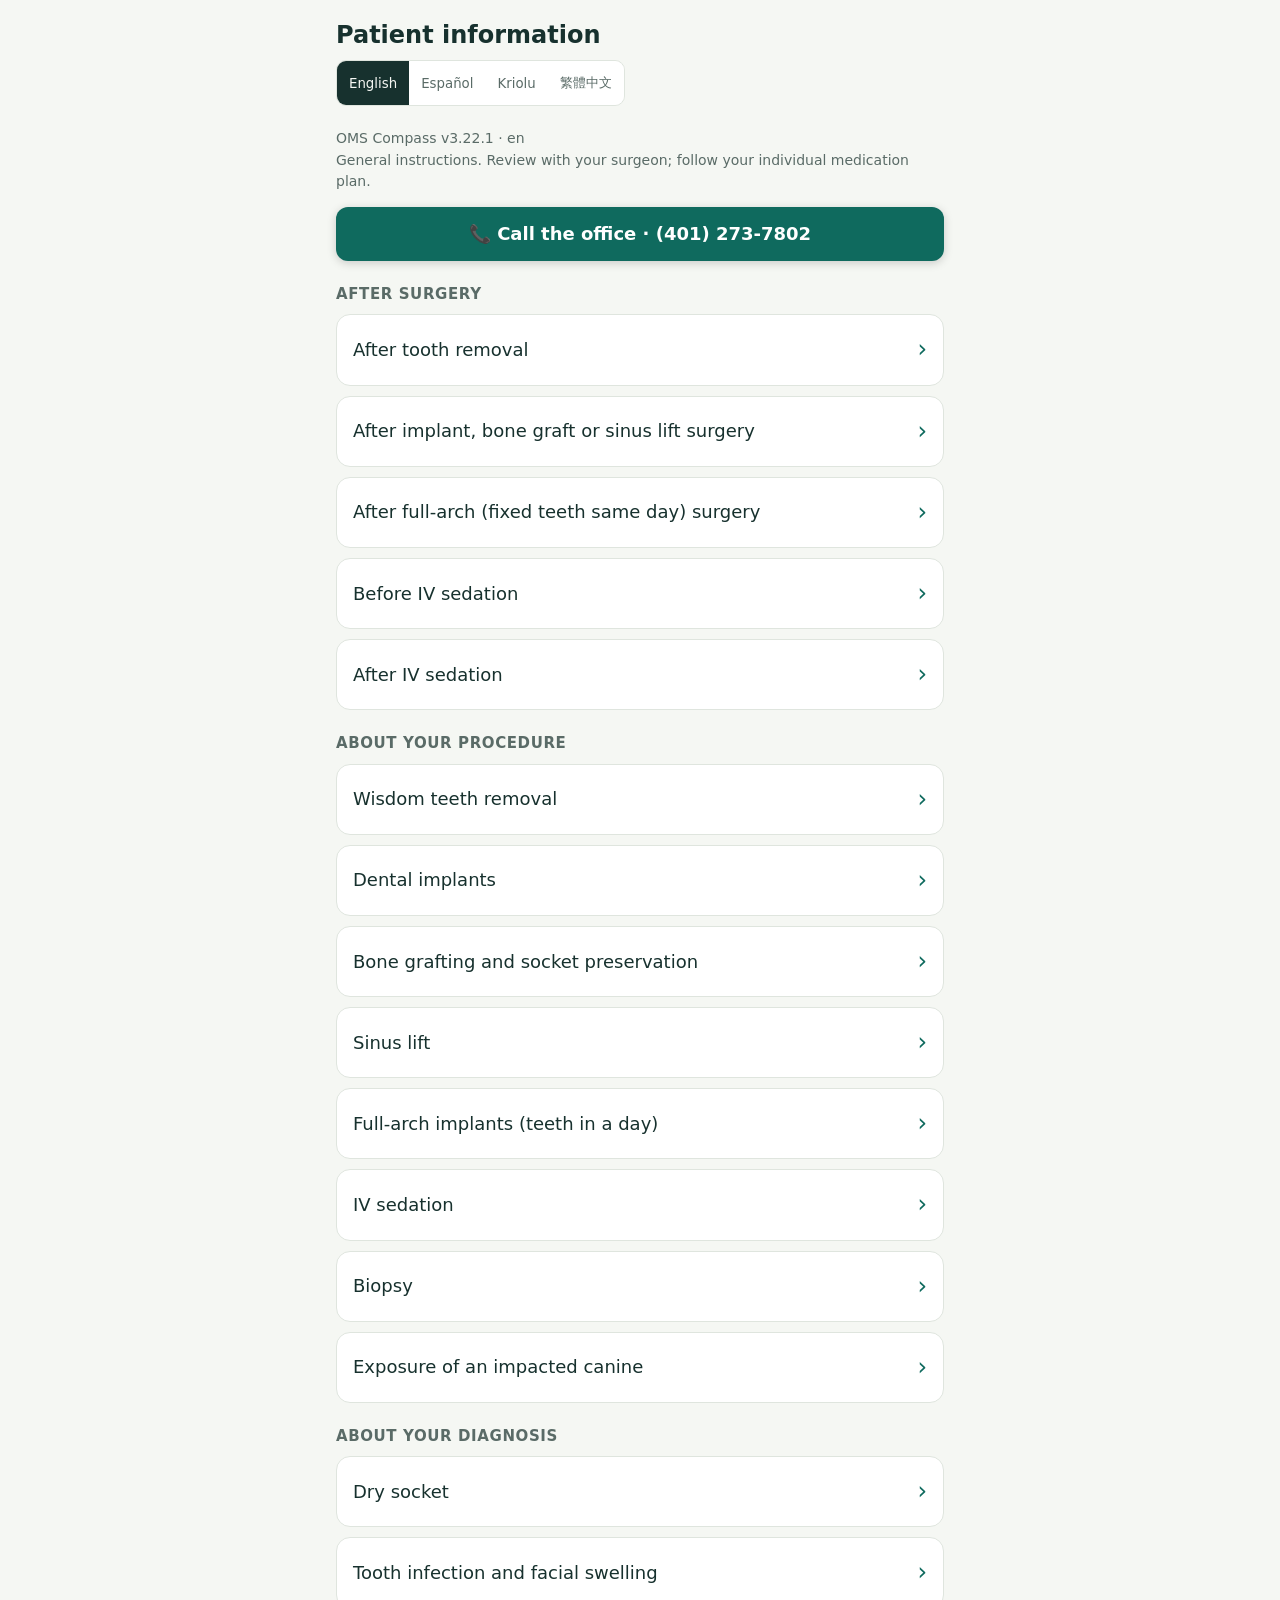
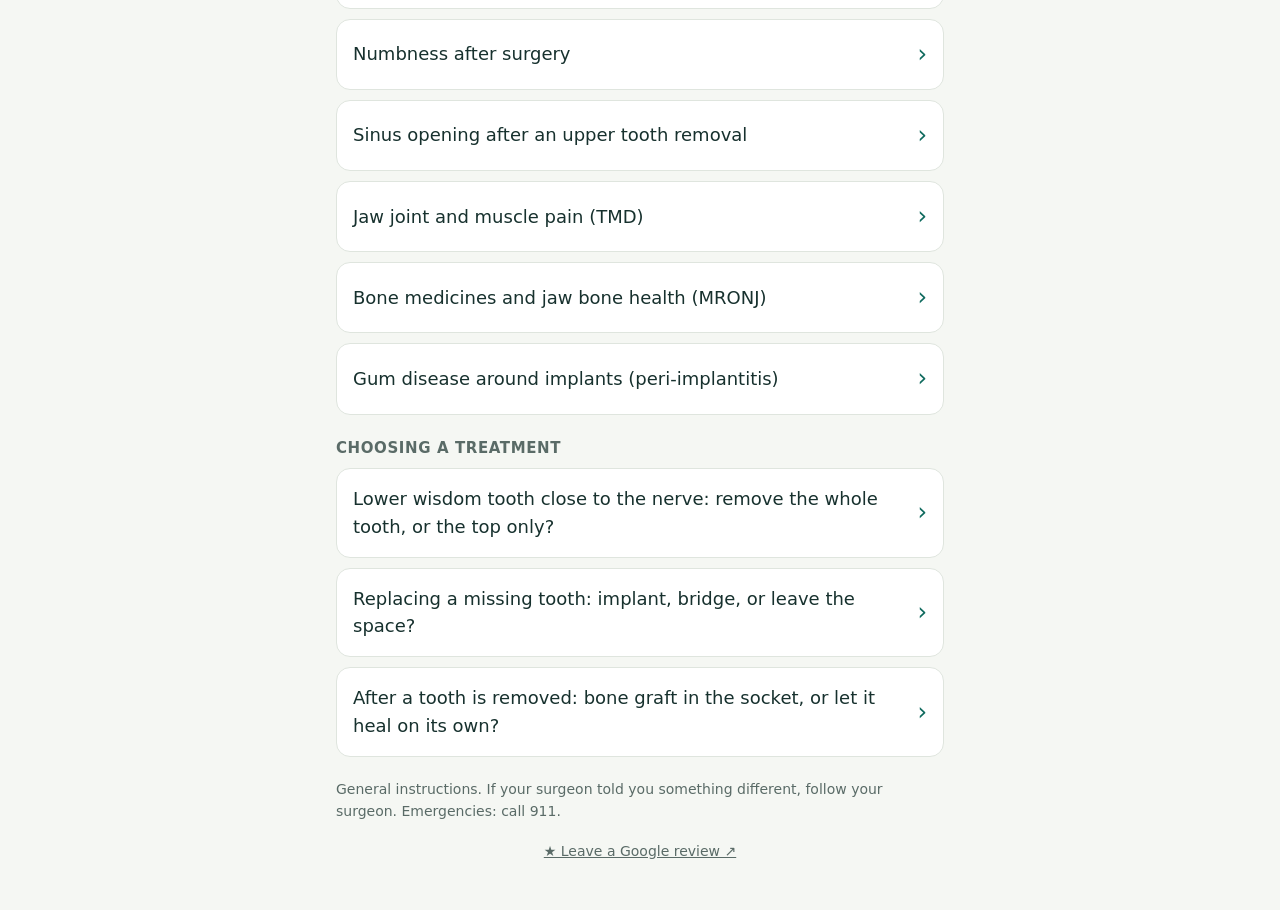
==== commit 9c75dfcd: "v3.27.2: Chinese handouts to Traditional (Taiwan usage) Co-Authored-By: Claude Opus 5.5 <noreply@ant" ====
--- a/handouts/index.html
+++ b/handouts/index.html
@@ -62,112 +62,112 @@
 const OWN=/^\d{10}$/.test(PH_IN)?{ph:`(${PH_IN.slice(0,3)}) ${PH_IN.slice(3,6)}-${PH_IN.slice(6)}`,tel:'+1'+PH_IN,n:'',u:''}:null;
 const SITE=OWN||SITES[QS.get('site')]||SITES.young,PHONE=SITE.ph,TEL=SITE.tel;
 const HO=[
-{id:"ext",src:["mcgill"],t:{"en":"After tooth removal","es":"Después de una extracción dental","kea":"Dipôs di tira denti","zh":"拔牙后须知"},i:{
+{id:"ext",src:["mcgill"],t:{"en":"After tooth removal","es":"Después de una extracción dental","kea":"Dipôs di tira denti","zh":"拔牙後須知"},i:{
 en:["Bleeding: bite firmly on the gauze for 30 minutes. Oozing for 1–2 days is normal. If heavier, sit up and bite on fresh folded gauze or a damp black tea bag for 30–60 minutes.","Swelling: ice the cheek 20 minutes on, 20 off, for 36 hours, then moist heat. It peaks on day 2–3. Sleep with your head raised for 2 nights.","First 24 hours: no rinsing, spitting or straws; they can dislodge the blood clot.","No smoking or vaping for at least 72 hours, ideally 1 week; it raises the risk of a painful dry socket.","From day 2: rinse gently with warm salt water (½ teaspoon in 1 cup) after meals and at bedtime, and brush gently. Augma Shield graft: prescribed rinse only, no salt water.","Diet: soft foods for 2 weeks; nothing hard, crunchy or seedy (nuts, chips, popcorn) for 3 weeks. Eat protein, don’t skip meals, and drink plenty of fluids.","Pain Medication Instructions\nFirst 24–48 hours: take both together every 6 hours, with food or a snack, ideally starting before the numbness wears off:\n• Advil (ibuprofen) 400 mg — two 200 mg tablets\n• Tylenol (acetaminophen) 500 mg — one Extra Strength tablet\nAfter that, take them only as needed for pain.\nDaily maximum: ibuprofen 2,400 mg (only if your surgeon directs); acetaminophen 3,000 mg.\nDo not add other products containing ibuprofen, NSAIDs or acetaminophen without asking us.\nCall us if pain gets much worse after improving, or the medicines do not help enough.","Skip ibuprofen with kidney disease, stomach ulcers, a blood thinner, pregnancy, or an aspirin or ibuprofen allergy. Skip Tylenol with liver disease, heavy drinking, or if your prescription pill already contains acetaminophen (for example, Percocet).","Finish any antibiotic; if you get a rash, stop it and call us. No alcohol for 24 hours or while taking opioids. Sit up for 1 minute before standing.","Nausea: nothing by mouth for 1 hour, then sip ginger ale or tea.","Normal: bruising (day 2–3), stiff jaw, sore throat, sharp bony edges, dry lip corners (use Vaseline). Stitches dissolve; the socket fills in over about 1 month.","Call us: bleeding that pressure won’t stop; pain or swelling worse after day 3, or throbbing pain toward the ear (dry socket); fever over 100.4°F (38°C); pus or bad taste; numbness the next day.","Trouble breathing or swallowing: call 911."],
 es:["Sangrado: muerda firmemente la gasa por 30 minutos. Un sangrado leve por 1–2 días es normal. Si sangra más: siéntese derecho y muerda gasa limpia doblada o una bolsita de té negro húmeda por 30–60 minutos.","Hinchazón: hielo en la mejilla 20 minutos sí y 20 no por 36 horas; después, calor húmedo. La hinchazón es mayor el día 2–3. Duerma con la cabeza elevada por 2 noches.","Primeras 24 horas: no se enjuague, no escupa y no use popotes (pajillas). Pueden desprender el coágulo.","No fume ni vapee por al menos 72 horas, idealmente 1 semana. Aumenta el riesgo de alveolitis seca, que es muy dolorosa.","Desde el día 2: enjuáguese suavemente con agua tibia con sal (½ cucharadita en 1 taza) después de comer y al acostarse. Cepíllese con cuidado. Injerto Augma Shield: use solo el enjuague recetado, sin agua con sal.","Dieta: comidas blandas por 2 semanas; nada duro, crujiente ni con semillas (nueces, papitas, palomitas) por 3 semanas. Coma proteína, no se salte comidas y tome muchos líquidos.","Instrucciones para los medicamentos para el dolor\nPrimeras 24–48 horas: tome ambos juntos cada 6 horas, con comida o un refrigerio, de preferencia antes de que se pase la anestesia:\n• Advil (ibuprofeno) 400 mg — 2 tabletas de 200 mg\n• Tylenol (acetaminofén) 500 mg — 1 tableta Extra Strength\nDespués, tómelos solo si los necesita para el dolor.\nMáximo al día: ibuprofeno 2,400 mg (solo si su cirujano lo indica); acetaminofén 3,000 mg.\nNo tome otros productos con ibuprofeno, antiinflamatorios (AINE) o acetaminofén sin consultarnos.\nLlámenos si el dolor empeora mucho después de mejorar, o si los medicamentos no alivian lo suficiente.","No tome ibuprofeno si tiene enfermedad de los riñones o úlceras de estómago, toma un anticoagulante, está embarazada o es alérgico a la aspirina o al ibuprofeno. No tome Tylenol si tiene enfermedad del hígado, bebe mucho alcohol o su pastilla recetada ya contiene acetaminofén (por ejemplo, Percocet).","Termine el antibiótico; si le sale un sarpullido, suspéndalo y llámenos. No tome alcohol por 24 horas ni mientras tome opioides. Siéntese 1 minuto antes de ponerse de pie.","Náuseas: nada por la boca durante 1 hora; luego tome sorbos de ginger ale o té.","Es normal: moretones (día 2–3), rigidez de la mandíbula, dolor de garganta, bordes de hueso filosos y comisuras secas (use vaselina). Los puntos se disuelven solos; el alvéolo se rellena en aproximadamente 1 mes.","Llámenos si tiene: sangrado que no para con presión; dolor o hinchazón que empeora después del día 3, o dolor pulsátil hacia el oído (alveolitis seca); fiebre de más de 100.4°F (38°C); pus o mal sabor; adormecimiento al día siguiente.","Dificultad para respirar o tragar: llame al 911."],
 kea:["Sangi: morde firmi na gaza pa 30 minutu. Un bokadinhu di sangi pa 1–2 dia é normal. Si sangi txeu: senta direitu i morde un gaza linpu dobradu, o un saketa di xá pretu moladu, pa 30–60 minutu.","Inxason: jelu na fasi 20 minutu, tira 20, duranti 36 ora; dipôs, kalor úmidu. Inxason ta fika más grandi na dia 2–3. Dormi ku kabesa altu pa 2 noti.","Purmeru 24 ora: ka bu lava boka, ka bu kuspi i ka bu uza palinha. Es kuzas pode tira kuágulu.","Ka bu fuma nen uza vape pa pelo menus 72 ora, midjór 1 simana. Ta aumenta risku di alvéolu seku, ki ta dói txeu.","A partir di dia 2: lava boka divagarinhu ku agu mornu ku sal (½ kudjer di xá na 1 kopu) dipôs di kumi i óra di bai dormi. Skova ku kuidadu. Enxertu Augma Shield: uza só rémédiu di lava boka ki nu pasa-bu, sen agu ku sal.","Kumida: kumida mol pa 2 simana; nada duru, ki ta stala o ku simenti (nozis, xips, pipoka) pa 3 simana. Kumi proteína, ka bu salta kumida i bebe txeu líkidu.","Instruson pa rémédiu di dor\nPurmeru 24–48 ora: toma es dos djuntu di 6 en 6 ora, ku kumida o un lanxi, midjór antis di anestezia pasa:\n• Advil (ibuprofénu) 400 mg — 2 kumprimidu di 200 mg\n• Tylenol (asetaminofénu) 500 mg — 1 kumprimidu Extra Strength\nDipôs, toma-s só si bu mesté pa dor.\nMásimu pa dia: ibuprofénu 2,400 mg (só si bu sirurjion manda); asetaminofénu 3,000 mg.\nKa bu toma otu rémédiu ku ibuprofénu, anti-inflamatóriu (AINE) o asetaminofénu sen purgunta-nu.\nTxoma-nu si dor fika txeu más pior dipôs di dja midjora, o si rémédiu ka ta tira dor sufisienti.","Ka bu toma ibuprofénu si bu ten duénsa di rin o úlsera na stómagu, si bu ta toma anti-koagulanti, si bu sta grávida o si bu é alérjiku a aspirina o ibuprofénu. Ka bu toma Tylenol si bu ten duénsa di fígadu, si bu ta bebe txeu, o si bu rémédiu di reseita dja ten asetaminofénu (pur izénplu Percocet).","Toma antibiótiku ti kaba; si bu tene manxa na pele, para i txoma-nu. Ka bu bebe álkool pa 24 ora nen enkuantu bu ta toma opioidi. Senta 1 minutu antis di labanta.","Nóziu: nada na boka pa 1 ora; dipôs bebe golinhu di ginger ale o xá.","É normal: manxa roxu (dia 2–3), kexada duru, garganta dodu, pontas di osu fínu i kantu di boka seku (poi vazelina). Pontu ta dizolve sozinhu; buraku ta intxi na más o menus 1 mês.","Txoma-nu si: sangi ki ka ta para ku prison; dor o inxason ki ta piora dipôs di dia 3, o dor ki ta latejá pa ladu di orelha (alvéolu seku); febri más di 100.4°F (38°C); pus o gostu mau; dormensia na dia sigínti.","Si bu tene difikuldadi di rispira o di ingoli: txoma 911."],
-zh:["出血：用力咬住纱布30分钟。1–2天内少量渗血属正常。出血较多：坐直，咬住折叠的干净纱布或浸湿的红茶包30–60分钟。","肿胀：头36小时在脸颊冷敷，敷20分钟、停20分钟；之后改为湿热敷。肿胀在第2–3天最明显。睡觉时垫高头部，持续2晚。","头24小时：不要漱口、吐口水或用吸管，以免血块脱落。","至少72小时内不要吸烟或吸电子烟，最好1周。吸烟会增加疼痛的干槽症风险。","从第2天起：饭后和睡前用温盐水（1杯水加½茶匙盐）轻轻漱口。轻轻刷牙。植入Augma Shield的：只用处方漱口水，不要用盐水。","饮食：吃软食2周；3周内不要吃硬的、脆的或有籽的食物（坚果、薯片、爆米花）。多吃蛋白质，不要不吃饭，多喝水。","止痛药服用说明\n术后头24–48小时：每6小时同时服用以下两种药，随餐或配点心，最好在麻药消退前开始：\n• 雅维（Advil，布洛芬）400毫克——200毫克片剂2片\n• 泰诺（Tylenol，对乙酰氨基酚）500毫克——加强型（Extra Strength）1片\n之后仅在疼痛时按需服用。\n每日最大剂量：布洛芬2,400毫克（仅在手术医生指示时）；对乙酰氨基酚3,000毫克。\n未经我们同意，不要另外服用含布洛芬、其他非甾体抗炎药（NSAID）或对乙酰氨基酚的药物。\n如疼痛好转后又明显加重，或药物止痛效果不够，请致电我们。","以下情况不要服用布洛芬：肾病、胃溃疡、服用抗凝血药、怀孕，或对阿司匹林或布洛芬过敏。以下情况不要服用泰诺：肝病、大量饮酒，或处方药已含对乙酰氨基酚（例如Percocet）。","如开了抗生素，请服完全程；出现皮疹请停药并致电我们。24小时内及服用阿片类药物期间不要饮酒。起身前先坐1分钟。","恶心：1小时内不要经口进食任何东西；之后小口喝姜汁汽水或茶。","正常现象：淤青（第2–3天）、下颌僵硬、喉咙痛、尖锐骨边、嘴角干裂（可涂凡士林）。缝线会自行溶解；拔牙窝约1个月长满。","出现以下情况请致电我们：按压止不住的出血；第3天后疼痛或肿胀加重，或向耳朵方向的跳痛（干槽症）；发烧超过100.4°F（38°C）；有脓或口中异味；第二天仍然麻木。","呼吸或吞咽困难：请拨打911。"]}},
-{id:"imp",src:["mcgill"],t:{"en":"After implant, bone graft or sinus lift surgery","es":"Después de implantes, injerto óseo o elevación de seno","kea":"Dipôs di implanti, enxertu di osu o levantamentu di seiu","zh":"种植牙、植骨或上颌窦提升术后须知"},i:{
-en:["Bleeding: bite on the gauze for 30 minutes. Oozing for 1–2 days is normal.","Swelling: ice 20 minutes on, 20 off, for 36 hours, then moist heat. Sleep with your head raised for 2 nights.","Don’t touch the site with your tongue or fingers, or pull your lip to look.","Diet: don’t chew on the implant side for 3–4 weeks, or longer if we say. Implants on both sides: soft foods for 3–4 weeks. Nothing hard or crunchy.","Surgery day: no rinsing or spitting. From the next morning: Peridex rinse for 30 seconds twice a day, plus warm salt water (½ teaspoon in 1 cup) after meals; brush gently. Augma Shield graft: prescribed rinse only, no salt water.","Denture or flipper: leave it out as much as possible; it must not press on the site. Don’t eat with it until we adjust it.","Small sand-like graft granules may come out for a few days. This is normal.","Sinus lift: don’t blow your nose for 1 week. Sneeze with your mouth open. No straws. No flying for 2 weeks.","No smoking or vaping for at least 2 weeks (quitting is best); it raises the risk that the implant or graft fails.","Pain Medication Instructions\nFirst 24–48 hours: take both together every 6 hours, with food or a snack, ideally starting before the numbness wears off:\n• Advil (ibuprofen) 400 mg — two 200 mg tablets\n• Tylenol (acetaminophen) 500 mg — one Extra Strength tablet\nAfter that, take them only as needed for pain.\nDaily maximum: ibuprofen 2,400 mg (only if your surgeon directs); acetaminophen 3,000 mg.\nDo not add other products containing ibuprofen, NSAIDs or acetaminophen without asking us.\nCall us if pain gets much worse after improving, or the medicines do not help enough.","Skip ibuprofen with kidney disease, stomach ulcers, a blood thinner, pregnancy, or an aspirin or ibuprofen allergy. Skip Tylenol with liver disease, heavy drinking, or if your prescription pill already contains acetaminophen (for example, Percocet).","Finish any antibiotic; if you get a rash, stop it and call us.","Call us: bleeding that won’t stop; pain or swelling worse after day 3; fever; pus; a loose healing cap; exposed graft or membrane; air or fluid passing between mouth and nose; numbness the next day."],
-es:["Sangrado: muerda la gasa por 30 minutos. Es normal un poco de sangrado leve por 1–2 días.","Hinchazón: hielo 20 minutos sí y 20 no por 36 horas; después, calor húmedo. Duerma con la cabeza elevada por 2 noches.","No toque la zona con la lengua ni los dedos, ni jale el labio para mirar.","Dieta: no mastique del lado del implante por 3–4 semanas, o más si se lo indicamos. Implantes en ambos lados: comidas blandas por 3–4 semanas. Nada duro ni crujiente.","Día de la cirugía: no se enjuague ni escupa. Desde la mañana siguiente: enjuague recetado (Peridex) dos veces al día por 30 segundos, más agua tibia con sal (½ cucharadita en 1 taza) después de comer. Cepíllese con cuidado. Injerto Augma Shield: solo el enjuague recetado, sin agua con sal.","Dentadura o puente removible: déjelo fuera lo más posible. No debe presionar la zona. No coma con él hasta que lo ajustemos.","Pueden salir pequeños gránulos del injerto, como arena, por unos días. Es normal.","Elevación de seno: no se suene la nariz por 1 semana. Estornude con la boca abierta. No use popotes. No viaje en avión por 2 semanas.","No fume ni vapee por al menos 2 semanas; lo mejor es dejarlo. Fumar aumenta el riesgo de que fallen el implante o el injerto.","Instrucciones para los medicamentos para el dolor\nPrimeras 24–48 horas: tome ambos juntos cada 6 horas, con comida o un refrigerio, de preferencia antes de que se pase la anestesia:\n• Advil (ibuprofeno) 400 mg — 2 tabletas de 200 mg\n• Tylenol (acetaminofén) 500 mg — 1 tableta Extra Strength\nDespués, tómelos solo si los necesita para el dolor.\nMáximo al día: ibuprofeno 2,400 mg (solo si su cirujano lo indica); acetaminofén 3,000 mg.\nNo tome otros productos con ibuprofeno, antiinflamatorios (AINE) o acetaminofén sin consultarnos.\nLlámenos si el dolor empeora mucho después de mejorar, o si los medicamentos no alivian lo suficiente.","No tome ibuprofeno si tiene enfermedad de los riñones o úlceras de estómago, toma un anticoagulante, está embarazada o es alérgico a la aspirina o al ibuprofeno. No tome Tylenol si tiene enfermedad del hígado, bebe mucho alcohol o su pastilla recetada ya contiene acetaminofén (por ejemplo, Percocet).","Termine el antibiótico. Si le sale un sarpullido, suspéndalo y llámenos.","Llámenos si tiene: sangrado que no para; dolor o hinchazón que empeora después del día 3; fiebre; pus; un tornillo de cicatrización flojo; injerto o membrana expuestos; paso de aire o líquido entre la boca y la nariz; adormecimiento al día siguiente."],
-kea:["Sangi: morde na gaza pa 30 minutu. Un bokadinhu di sangi pa 1–2 dia é normal.","Inxason: jelu 20 minutu, tira 20, duranti 36 ora; dipôs, kalor úmidu. Dormi ku kabesa altu pa 2 noti.","Ka bu toka na lugar ku língua o ku dedu, nen ka bu puxa lábiu pa djobe.","Kumida: ka bu mastiga di ladu di implanti pa 3–4 simana, o más si nu fla-bu. Implanti na dos ladu: kumida mol pa 3–4 simana. Nada duru nen ki ta stala.","Dia di sirurjia: ka bu lava boka nen ka bu kuspi. A partir di palmanhan sigínti: rémédiu di lava boka (Peridex) 2 bes pa dia pa 30 sigundu, i agu mornu ku sal (½ kudjer di xá na 1 kopu) dipôs di kumi. Skova ku kuidadu. Enxertu Augma Shield: só rémédiu di lava boka, sen agu ku sal.","Dentadura o ponti di tira-poi: dexa-l fora más ki bu pode. E ka debe karga riba di lugar. Ka bu kumi ku el ti nu djusta-l.","Pode sai pedasinhu pikinoti di enxertu, sima areia, duranti uns dia. É normal.","Levantamentu di seiu: ka bu asua naris pa 1 simana. Spirra ku boka abertu. Ka bu uza palinha. Ka bu bua di avion pa 2 simana.","Ka bu fuma nen uza vape pa pelo menus 2 simana; midjór é dexa di bes. Fuma ta aumenta risku di implanti o enxertu fadja.","Instruson pa rémédiu di dor\nPurmeru 24–48 ora: toma es dos djuntu di 6 en 6 ora, ku kumida o un lanxi, midjór antis di anestezia pasa:\n• Advil (ibuprofénu) 400 mg — 2 kumprimidu di 200 mg\n• Tylenol (asetaminofénu) 500 mg — 1 kumprimidu Extra Strength\nDipôs, toma-s só si bu mesté pa dor.\nMásimu pa dia: ibuprofénu 2,400 mg (só si bu sirurjion manda); asetaminofénu 3,000 mg.\nKa bu toma otu rémédiu ku ibuprofénu, anti-inflamatóriu (AINE) o asetaminofénu sen purgunta-nu.\nTxoma-nu si dor fika txeu más pior dipôs di dja midjora, o si rémédiu ka ta tira dor sufisienti.","Ka bu toma ibuprofénu si bu ten duénsa di rin o úlsera na stómagu, si bu ta toma anti-koagulanti, si bu sta grávida o si bu é alérjiku a aspirina o ibuprofénu. Ka bu toma Tylenol si bu ten duénsa di fígadu, si bu ta bebe txeu, o si bu rémédiu di reseita dja ten asetaminofénu (pur izénplu Percocet).","Toma antibiótiku ti kaba. Si bu tene manxa na pele, para i txoma-nu.","Txoma-nu si: sangi ki ka ta para; dor o inxason ki ta piora dipôs di dia 3; febri; pus; tanpa di kikatrizason mole; enxertu o membrana diskubertu; ar o líkidu ta pasa entri boka ku naris; dormensia na dia sigínti."],
-zh:["出血：咬住纱布30分钟。1–2天内有少量渗血属正常现象。","肿胀：头36小时冷敷，敷20分钟、停20分钟；之后改为湿热敷。睡觉时垫高头部，持续2晚。","不要用舌头或手指碰触伤口，也不要拉开嘴唇查看。","饮食：3–4周内不要用种植体一侧咀嚼，如我们另有指示则更久。两侧都有种植体：吃软食3–4周。不要吃硬的或脆的食物。","手术当天：不要漱口或吐口水。从第二天早上起：每天2次用处方漱口水（Peridex）含漱30秒，饭后加用温盐水（1杯水加½茶匙盐）漱口。轻轻刷牙。植入Augma Shield的：只用处方漱口水，不要用盐水。","假牙或临时活动牙：尽量不戴，不能压到手术部位。在我们调整好之前，不要戴着它吃东西。","几天内可能会有像细沙一样的植骨颗粒掉出来，这是正常的。","上颌窦提升术：1周内不要擤鼻涕。打喷嚏时张开嘴。不要用吸管。2周内不要乘坐飞机。","至少2周内不要吸烟或吸电子烟，最好彻底戒烟。吸烟会增加种植体或植骨失败的风险。","止痛药服用说明\n术后头24–48小时：每6小时同时服用以下两种药，随餐或配点心，最好在麻药消退前开始：\n• 雅维（Advil，布洛芬）400毫克——200毫克片剂2片\n• 泰诺（Tylenol，对乙酰氨基酚）500毫克——加强型（Extra Strength）1片\n之后仅在疼痛时按需服用。\n每日最大剂量：布洛芬2,400毫克（仅在手术医生指示时）；对乙酰氨基酚3,000毫克。\n未经我们同意，不要另外服用含布洛芬、其他非甾体抗炎药（NSAID）或对乙酰氨基酚的药物。\n如疼痛好转后又明显加重，或药物止痛效果不够，请致电我们。","以下情况不要服用布洛芬：肾病、胃溃疡、服用抗凝血药、怀孕，或对阿司匹林或布洛芬过敏。以下情况不要服用泰诺：肝病、大量饮酒，或处方药已含对乙酰氨基酚（例如Percocet）。","如开了抗生素，请服完全程。出现皮疹请停药并致电我们。","出现以下情况请致电我们：出血不止；第3天后疼痛或肿胀加重；发烧；有脓；愈合帽松动；植骨材料或膜外露；口腔与鼻腔之间有空气或液体相通；第二天仍有麻木。"]}},
-{id:"arch",src:["mcgill"],t:{"en":"After full-arch (fixed teeth same day) surgery","es":"Después de cirugía de arcada completa (dientes fijos el mismo día)","kea":"Dipôs di sirurjia di arkada interu (denti fixu na mesmu dia)","zh":"全口种植（当天固定牙）术后须知"},i:{
+zh:["出血：用力咬住紗布30分鐘。1–2天內少量滲血屬正常。出血較多：坐直，咬住摺疊的乾淨紗布或浸濕的紅茶包30–60分鐘。","腫脹：前36小時在臉頰冷敷，敷20分鐘、停20分鐘；之後改為濕熱敷。腫脹在第2–3天最明顯。睡覺時墊高頭部，持續2晚。","前24小時：不要漱口、吐口水或用吸管，以免血塊脫落。","至少72小時內不要吸菸或吸電子煙，最好1週。吸菸會增加疼痛的乾槽症風險。","從第2天起：飯後和睡前用溫鹽水（1杯水加½茶匙鹽）輕輕漱口。輕輕刷牙。植入Augma Shield的：只用處方漱口水，不要用鹽水。","飲食：吃軟食2週；3週內不要吃硬的、脆的或有籽的食物（堅果、洋芋片、爆米花）。多吃蛋白質，不要不吃飯，多喝水。","止痛藥服用說明\n術後前24–48小時：每6小時同時服用以下兩種藥，隨餐或配點心，最好在麻藥消退前開始：\n• Advil（布洛芬）400毫克——200毫克片劑2片\n• Tylenol（乙醯胺酚）500毫克——加強型（Extra Strength）1片\n之後僅在疼痛時按需服用。\n每日最大劑量：布洛芬2,400毫克（僅在手術醫師指示時）；乙醯胺酚3,000毫克。\n未經我們同意，不要另外服用含布洛芬、其他非類固醇消炎藥（NSAID）或乙醯胺酚的藥物。\n如疼痛好轉後又明顯加重，或藥物止痛效果不夠，請致電我們。","以下情況不要服用布洛芬：腎病、胃潰瘍、服用抗凝血藥、懷孕，或對阿斯匹靈或布洛芬過敏。以下情況不要服用Tylenol：肝病、大量飲酒，或處方藥已含乙醯胺酚（例如Percocet）。","如開了抗生素，請服完全程；出現皮疹請停藥並致電我們。24小時內及服用鴉片類藥物期間不要飲酒。起身前先坐1分鐘。","噁心：1小時內不要經口進食任何東西；之後小口喝薑汁汽水或茶。","正常現象：淤青（第2–3天）、下顎僵硬、喉嚨痛、尖銳骨邊、嘴角乾裂（可塗凡士林）。縫線會自行溶解；拔牙窩約1個月長滿。","出現以下情況請致電我們：按壓止不住的出血；第3天後疼痛或腫脹加重，或向耳朵方向的跳痛（乾槽症）；發燒超過100.4°F（38°C）；有膿或口中異味；第二天仍然麻木。","呼吸或吞嚥困難：請撥打911。"]}},
+{id:"imp",src:["mcgill"],t:{"en":"After implant, bone graft or sinus lift surgery","es":"Después de implantes, injerto óseo o elevación de seno","kea":"Dipôs di implanti, enxertu di osu o levantamentu di seiu","zh":"植牙、植骨或上顎竇提升術後須知"},i:{
+en:["Bleeding: bite on the gauze for 30 minutes. Oozing for 1–2 days is normal.","Swelling: ice 20 minutes on, 20 off, for 36 hours, then moist heat. Sleep with your head raised for 2 nights.","Don’t touch the site with your tongue or fingers, or pull your lip to look.","Diet: don’t chew on the implant side for 3–4 weeks, or longer if we say. Implants on both sides: soft foods for 3–4 weeks. Nothing hard or crunchy.","Surgery day: no rinsing or spitting. From the next morning: Peridex rinse for 30 seconds twice a day, plus warm salt water (½ teaspoon in 1 cup) after meals; brush gently. Augma Shield graft: prescribed rinse only, no salt water.","Denture or flipper: leave it out as much as possible; it must not press on the site. Don’t eat with it until we adjust it.","Small sand-like graft granules may come out for a few days. This is normal.","Sinus lift: don’t blow your nose for 1 week. Sneeze with your mouth open. No straws. No flying for 2 weeks.","No smoking or vaping for at least 2 weeks (quitting is best); it raises the risk that the implant or graft fails.","Pain Medication Instructions\nFirst 24–48 hours: take both together every 6 hours, with food or a snack, ideally starting before the numbness wears off:\n• Advil (ibuprofen) 400 mg — two 200 mg tablets\n• Tylenol (acetaminophen) 500 mg — one Extra Strength tablet\nAfter that, take them only as needed for pain.\nDaily maximum: ibuprofen 2,400 mg (only if your surgeon directs); acetaminophen 3,000 mg.\nDo not add other products containing ibuprofen, NSAIDs or acetaminophen without asking us.\nCall us if pain gets much worse after improving, or the medicines do not help enough.","Skip ibuprofen with kidney disease, stomach ulcers, a blood thinner, pregnancy, or an aspirin or ibuprofen allergy. Skip Tylenol with liver disease, heavy drinking, or if your prescription pill already contains acetaminophen (for example, Percocet).","Finish any antibiotic; if you get a rash, stop it and call us.","Call us: bleeding that won’t stop; pain or swelling worse after day 3; fever; pus; a loose healing cap; exposed graft or membrane; air or fluid passing between mouth and nose; numbness the next day.","Trouble breathing or swallowing: call 911."],
+es:["Sangrado: muerda la gasa por 30 minutos. Es normal un poco de sangrado leve por 1–2 días.","Hinchazón: hielo 20 minutos sí y 20 no por 36 horas; después, calor húmedo. Duerma con la cabeza elevada por 2 noches.","No toque la zona con la lengua ni los dedos, ni jale el labio para mirar.","Dieta: no mastique del lado del implante por 3–4 semanas, o más si se lo indicamos. Implantes en ambos lados: comidas blandas por 3–4 semanas. Nada duro ni crujiente.","Día de la cirugía: no se enjuague ni escupa. Desde la mañana siguiente: enjuague recetado (Peridex) dos veces al día por 30 segundos, más agua tibia con sal (½ cucharadita en 1 taza) después de comer. Cepíllese con cuidado. Injerto Augma Shield: solo el enjuague recetado, sin agua con sal.","Dentadura o puente removible: déjelo fuera lo más posible. No debe presionar la zona. No coma con él hasta que lo ajustemos.","Pueden salir pequeños gránulos del injerto, como arena, por unos días. Es normal.","Elevación de seno: no se suene la nariz por 1 semana. Estornude con la boca abierta. No use popotes. No viaje en avión por 2 semanas.","No fume ni vapee por al menos 2 semanas; lo mejor es dejarlo. Fumar aumenta el riesgo de que fallen el implante o el injerto.","Instrucciones para los medicamentos para el dolor\nPrimeras 24–48 horas: tome ambos juntos cada 6 horas, con comida o un refrigerio, de preferencia antes de que se pase la anestesia:\n• Advil (ibuprofeno) 400 mg — 2 tabletas de 200 mg\n• Tylenol (acetaminofén) 500 mg — 1 tableta Extra Strength\nDespués, tómelos solo si los necesita para el dolor.\nMáximo al día: ibuprofeno 2,400 mg (solo si su cirujano lo indica); acetaminofén 3,000 mg.\nNo tome otros productos con ibuprofeno, antiinflamatorios (AINE) o acetaminofén sin consultarnos.\nLlámenos si el dolor empeora mucho después de mejorar, o si los medicamentos no alivian lo suficiente.","No tome ibuprofeno si tiene enfermedad de los riñones o úlceras de estómago, toma un anticoagulante, está embarazada o es alérgico a la aspirina o al ibuprofeno. No tome Tylenol si tiene enfermedad del hígado, bebe mucho alcohol o su pastilla recetada ya contiene acetaminofén (por ejemplo, Percocet).","Termine el antibiótico. Si le sale un sarpullido, suspéndalo y llámenos.","Llámenos si tiene: sangrado que no para; dolor o hinchazón que empeora después del día 3; fiebre; pus; un tornillo de cicatrización flojo; injerto o membrana expuestos; paso de aire o líquido entre la boca y la nariz; adormecimiento al día siguiente.","Dificultad para respirar o tragar: llame al 911."],
+kea:["Sangi: morde na gaza pa 30 minutu. Un bokadinhu di sangi pa 1–2 dia é normal.","Inxason: jelu 20 minutu, tira 20, duranti 36 ora; dipôs, kalor úmidu. Dormi ku kabesa altu pa 2 noti.","Ka bu toka na lugar ku língua o ku dedu, nen ka bu puxa lábiu pa djobe.","Kumida: ka bu mastiga di ladu di implanti pa 3–4 simana, o más si nu fla-bu. Implanti na dos ladu: kumida mol pa 3–4 simana. Nada duru nen ki ta stala.","Dia di sirurjia: ka bu lava boka nen ka bu kuspi. A partir di palmanhan sigínti: rémédiu di lava boka (Peridex) 2 bes pa dia pa 30 sigundu, i agu mornu ku sal (½ kudjer di xá na 1 kopu) dipôs di kumi. Skova ku kuidadu. Enxertu Augma Shield: só rémédiu di lava boka, sen agu ku sal.","Dentadura o ponti di tira-poi: dexa-l fora más ki bu pode. E ka debe karga riba di lugar. Ka bu kumi ku el ti nu djusta-l.","Pode sai pedasinhu pikinoti di enxertu, sima areia, duranti uns dia. É normal.","Levantamentu di seiu: ka bu asua naris pa 1 simana. Spirra ku boka abertu. Ka bu uza palinha. Ka bu bua di avion pa 2 simana.","Ka bu fuma nen uza vape pa pelo menus 2 simana; midjór é dexa di bes. Fuma ta aumenta risku di implanti o enxertu fadja.","Instruson pa rémédiu di dor\nPurmeru 24–48 ora: toma es dos djuntu di 6 en 6 ora, ku kumida o un lanxi, midjór antis di anestezia pasa:\n• Advil (ibuprofénu) 400 mg — 2 kumprimidu di 200 mg\n• Tylenol (asetaminofénu) 500 mg — 1 kumprimidu Extra Strength\nDipôs, toma-s só si bu mesté pa dor.\nMásimu pa dia: ibuprofénu 2,400 mg (só si bu sirurjion manda); asetaminofénu 3,000 mg.\nKa bu toma otu rémédiu ku ibuprofénu, anti-inflamatóriu (AINE) o asetaminofénu sen purgunta-nu.\nTxoma-nu si dor fika txeu más pior dipôs di dja midjora, o si rémédiu ka ta tira dor sufisienti.","Ka bu toma ibuprofénu si bu ten duénsa di rin o úlsera na stómagu, si bu ta toma anti-koagulanti, si bu sta grávida o si bu é alérjiku a aspirina o ibuprofénu. Ka bu toma Tylenol si bu ten duénsa di fígadu, si bu ta bebe txeu, o si bu rémédiu di reseita dja ten asetaminofénu (pur izénplu Percocet).","Toma antibiótiku ti kaba. Si bu tene manxa na pele, para i txoma-nu.","Txoma-nu si: sangi ki ka ta para; dor o inxason ki ta piora dipôs di dia 3; febri; pus; tanpa di kikatrizason mole; enxertu o membrana diskubertu; ar o líkidu ta pasa entri boka ku naris; dormensia na dia sigínti.","Si bu tene difikuldadi di rispira o di ingoli: txoma 911."],
+zh:["出血：咬住紗布30分鐘。1–2天內有少量滲血屬正常現象。","腫脹：前36小時冷敷，敷20分鐘、停20分鐘；之後改為濕熱敷。睡覺時墊高頭部，持續2晚。","不要用舌頭或手指碰觸傷口，也不要拉開嘴唇檢視。","飲食：3–4週內不要用植體一側咀嚼，如我們另有指示則更久。兩側都有植體：吃軟食3–4週。不要吃硬的或脆的食物。","手術當天：不要漱口或吐口水。從第二天早上起：每天2次用處方漱口水（Peridex）含漱30秒，飯後加用溫鹽水（1杯水加½茶匙鹽）漱口。輕輕刷牙。植入Augma Shield的：只用處方漱口水，不要用鹽水。","假牙或臨時活動牙：儘量不戴，不能壓到手術部位。在我們調整好之前，不要戴著它吃東西。","幾天內可能會有像細沙一樣的植骨顆粒掉出來，這是正常的。","上顎竇提升術：1週內不要擤鼻涕。打噴嚏時張開嘴。不要用吸管。2週內不要搭飛機。","至少2週內不要吸菸或吸電子煙，最好徹底戒菸。吸菸會增加植體或植骨失敗的風險。","止痛藥服用說明\n術後前24–48小時：每6小時同時服用以下兩種藥，隨餐或配點心，最好在麻藥消退前開始：\n• Advil（布洛芬）400毫克——200毫克片劑2片\n• Tylenol（乙醯胺酚）500毫克——加強型（Extra Strength）1片\n之後僅在疼痛時按需服用。\n每日最大劑量：布洛芬2,400毫克（僅在手術醫師指示時）；乙醯胺酚3,000毫克。\n未經我們同意，不要另外服用含布洛芬、其他非類固醇消炎藥（NSAID）或乙醯胺酚的藥物。\n如疼痛好轉後又明顯加重，或藥物止痛效果不夠，請致電我們。","以下情況不要服用布洛芬：腎病、胃潰瘍、服用抗凝血藥、懷孕，或對阿斯匹靈或布洛芬過敏。以下情況不要服用Tylenol：肝病、大量飲酒，或處方藥已含乙醯胺酚（例如Percocet）。","如開了抗生素，請服完全程。出現皮疹請停藥並致電我們。","出現以下情況請致電我們：出血不止；第3天後疼痛或腫脹加重；發燒；有膿；癒合帽鬆動；植骨材料或膜外露；口腔與鼻腔之間有空氣或液體相通；第二天仍有麻木。","呼吸或吞嚥困難：請撥打911。"]}},
+{id:"arch",src:["mcgill"],t:{"en":"After full-arch (fixed teeth same day) surgery","es":"Después de cirugía de arcada completa (dientes fijos el mismo día)","kea":"Dipôs di sirurjia di arkada interu (denti fixu na mesmu dia)","zh":"全口植牙（當天固定牙）術後須知"},i:{
 en:["First 2 days: gauze, ice and head raised, as for any oral surgery.","Your new teeth are temporary and fixed in place. Don’t try to remove them.","Diet: liquids and very soft food for 2 weeks, then fork-tender food until we clear you (usually about 3 months). Don’t bite hard food with your front teeth.","From about day 7: clean under the bridge twice a day with a water flosser on its lowest setting. Use the prescribed rinse.","No smoking or vaping for at least 2 weeks (quitting for good is best); it raises the risk that the implants fail.","Pain Medication Instructions\nFirst 24–48 hours: take both together every 6 hours, with food or a snack, ideally starting before the numbness wears off:\n• Advil (ibuprofen) 400 mg — two 200 mg tablets\n• Tylenol (acetaminophen) 500 mg — one Extra Strength tablet\nAfter that, take them only as needed for pain.\nDaily maximum: ibuprofen 2,400 mg (only if your surgeon directs); acetaminophen 3,000 mg.\nDo not add other products containing ibuprofen, NSAIDs or acetaminophen without asking us.\nCall us if pain gets much worse after improving, or the medicines do not help enough.","Skip ibuprofen with kidney disease, stomach ulcers, a blood thinner, pregnancy, or an aspirin or ibuprofen allergy. Skip Tylenol with liver disease, heavy drinking, or if your prescription pill already contains acetaminophen (for example, Percocet).","Speech and bite feel different for a few weeks; this is normal. Wear your night guard every night if we gave you one.","Call us: a loose, cracked or moving bridge; an uneven bite or one sore spot; swelling, pus or fever.","Keep every follow-up visit; they protect the implants while they heal."],
 es:["Primeros 2 días: gasa, hielo y cabeza elevada, como en cualquier cirugía oral.","Sus dientes nuevos son provisionales y están fijos. No intente quitarlos.","Dieta: líquidos y comida muy blanda las primeras 2 semanas; después, comida que se pueda partir con un tenedor hasta que le demos el alta (por lo general unos 3 meses). No muerda comida dura con los dientes de enfrente.","Limpie debajo del puente dos veces al día con un irrigador de agua en su nivel más bajo, a partir del día 7 aproximadamente. Use el enjuague recetado.","No fume ni use cigarrillos electrónicos (vapeo) por al menos 2 semanas. Lo mejor es dejar de fumar por completo. Fumar aumenta el riesgo de que fallen los implantes.","Instrucciones para los medicamentos para el dolor\nPrimeras 24–48 horas: tome ambos juntos cada 6 horas, con comida o un refrigerio, de preferencia antes de que se pase la anestesia:\n• Advil (ibuprofeno) 400 mg — 2 tabletas de 200 mg\n• Tylenol (acetaminofén) 500 mg — 1 tableta Extra Strength\nDespués, tómelos solo si los necesita para el dolor.\nMáximo al día: ibuprofeno 2,400 mg (solo si su cirujano lo indica); acetaminofén 3,000 mg.\nNo tome otros productos con ibuprofeno, antiinflamatorios (AINE) o acetaminofén sin consultarnos.\nLlámenos si el dolor empeora mucho después de mejorar, o si los medicamentos no alivian lo suficiente.","No tome ibuprofeno si tiene enfermedad de los riñones o úlceras de estómago, toma un anticoagulante, está embarazada o es alérgico a la aspirina o al ibuprofeno. No tome Tylenol si tiene enfermedad del hígado, bebe mucho alcohol o su pastilla recetada ya contiene acetaminofén (por ejemplo, Percocet).","Su forma de hablar y su mordida se sentirán diferentes por unas semanas; es normal. Use su protector nocturno todas las noches si le dimos uno.","Llámenos si: el puente está flojo, roto o se mueve; la mordida se siente dispareja o duele en un punto; tiene hinchazón, pus o fiebre.","Asista a todas sus citas de control. Protegen los implantes mientras sanan."],
 kea:["Purmeru 2 dia: gaza, jelu i kabesa altu, sima na kualker sirurjia di boka.","Bu denti novu é provizóriu i é fixu. Ka bu tenta tira-s.","Kumida: líkidu i kumida mutu mol duranti 2 purmeru simana; dipôs, kumida ki garfu ta parti fásil ti nu da-bu alta (normalmenti uns 3 mês). Ka bu morde kumida duru ku denti di frenti.","Linpa baxu di ponti 2 bes pa dia ku un irigador di agu na nível más baxu, a partir más o menus di dia 7. Uza rémédiu di lava boka ki nu pasa-bu.","Ka bu fuma nen ka bu uza sigaru eletróniku (vape) pa pelo menus 2 simana. Midjór é dexa di fuma di bes. Fuma ta aumenta risku di implanti fadja.","Instruson pa rémédiu di dor\nPurmeru 24–48 ora: toma es dos djuntu di 6 en 6 ora, ku kumida o un lanxi, midjór antis di anestezia pasa:\n• Advil (ibuprofénu) 400 mg — 2 kumprimidu di 200 mg\n• Tylenol (asetaminofénu) 500 mg — 1 kumprimidu Extra Strength\nDipôs, toma-s só si bu mesté pa dor.\nMásimu pa dia: ibuprofénu 2,400 mg (só si bu sirurjion manda); asetaminofénu 3,000 mg.\nKa bu toma otu rémédiu ku ibuprofénu, anti-inflamatóriu (AINE) o asetaminofénu sen purgunta-nu.\nTxoma-nu si dor fika txeu más pior dipôs di dja midjora, o si rémédiu ka ta tira dor sufisienti.","Ka bu toma ibuprofénu si bu ten duénsa di rin o úlsera na stómagu, si bu ta toma anti-koagulanti, si bu sta grávida o si bu é alérjiku a aspirina o ibuprofénu. Ka bu toma Tylenol si bu ten duénsa di fígadu, si bu ta bebe txeu, o si bu rémédiu di reseita dja ten asetaminofénu (pur izénplu Percocet).","Bu manera di papia i bu mordida ta xinti diferenti pa algun simana; é normal. Uza bu protetor di noti tudu noti si nu da-bu un.","Txoma-nu si: ponti sta mole, rakadu o ta mexe; mordida ta xinti dizigual o ta dói na un pontu; inxason, pus o febri.","Ben pa tudu bu konsulta di kontrolu. Es ta proteje implantis enkuantu es ta kura."],
-zh:["头2天：与其他口腔手术一样，咬纱布、冷敷并垫高头部。","您的新牙是临时的，并且是固定的。不要试图自行取下。","饮食：头2周吃流质和非常软的食物；之后吃用叉子就能轻松分开的软食，直到我们通知您可以恢复正常饮食（通常约3个月）。不要用前牙咬硬的食物。","大约从第7天起，每天2次用冲牙器（调到最低档）清洁牙桥下方。使用我们开的漱口水。","至少2周内不要吸烟或吸电子烟，最好彻底戒烟。吸烟会增加种植体失败的风险。","止痛药服用说明\n术后头24–48小时：每6小时同时服用以下两种药，随餐或配点心，最好在麻药消退前开始：\n• 雅维（Advil，布洛芬）400毫克——200毫克片剂2片\n• 泰诺（Tylenol，对乙酰氨基酚）500毫克——加强型（Extra Strength）1片\n之后仅在疼痛时按需服用。\n每日最大剂量：布洛芬2,400毫克（仅在手术医生指示时）；对乙酰氨基酚3,000毫克。\n未经我们同意，不要另外服用含布洛芬、其他非甾体抗炎药（NSAID）或对乙酰氨基酚的药物。\n如疼痛好转后又明显加重，或药物止痛效果不够，请致电我们。","以下情况不要服用布洛芬：肾病、胃溃疡、服用抗凝血药、怀孕，或对阿司匹林或布洛芬过敏。以下情况不要服用泰诺：肝病、大量饮酒，或处方药已含对乙酰氨基酚（例如Percocet）。","几周内您说话和咬合的感觉会有所不同，这是正常的。如果我们给了您夜间护牙套，请每晚佩戴。","出现以下情况请致电我们：牙桥松动、破裂或移动；咬合不平或某一点疼痛；肿胀、有脓或发烧。","请按时参加每次复诊。复诊可在愈合期间保护种植体。"]}},
-{id:"presed",src:["fast","glp1"],t:{"en":"Before IV sedation","es":"Antes de la sedación intravenosa","kea":"Antis di sedason na veia","zh":"静脉镇静前须知"},i:{
-en:["No solid food, milk or gum for 8 hours before your appointment.","Clear liquids (water, apple juice, black coffee or tea, no milk) are OK until 2 hours before. Then nothing.","Medicines: ask us which usual medicines to take, with a sip of water. Tell us if you take a blood thinner or a weekly diabetes or weight-loss shot (Ozempic, Wegovy, Mounjaro, Zepbound, Trulicity).","No smoking for 12 hours and no cannabis (smoked, vaped or edible) for 3 days before.","A responsible adult must come with you, stay in the office, and drive you home. No driving or machinery for at least 24 hours after sedation.","Wear loose sleeves that roll above the elbow, and flat shoes. Remove contacts, jewelry and dentures. No nail polish or heavy makeup.","Sick before your appointment (cold, fever, vomiting)? Call us."],
-es:["Comida: nada de comida sólida, leche ni chicle durante 8 horas antes de su cita.","Puede tomar líquidos claros hasta 2 horas antes: agua, jugo de manzana, café o té negro (sin leche). Después, nada.","Medicinas: pregúntenos cuáles de sus medicinas habituales debe tomar y tómelas con un sorbo de agua. Avísenos si toma un anticoagulante o usa una inyección semanal para la diabetes o para bajar de peso (Ozempic, Wegovy, Mounjaro, Zepbound, Trulicity).","No fume por 12 horas ni use cannabis (fumado, vapeado o comestible) por 3 días antes.","Un adulto responsable debe acompañarlo, quedarse en la oficina y llevarlo a casa. No maneje ni use maquinaria durante al menos 24 horas después de la sedación.","Use mangas holgadas que se puedan subir por encima del codo y zapatos bajos. Quítese lentes de contacto, joyas y dentaduras. Sin esmalte de uñas ni mucho maquillaje.","Si se enferma antes de su cita (resfriado, fiebre, vómitos), llámenos."],
-kea:["Kumida: nada di kumida sólidu, leti o txikleti duranti 8 ora antis di bu konsulta.","Líkidu klaru é dretu ti 2 ora antis: agu, sumu di masan, kafé o xá pretu (sen leti). Dipôs, nada.","Rémédiu: purgunta-nu kal di bu rémédiu di kada dia ki bu debe toma, i toma-s ku un golinhu di agu. Fla-nu si bu ta toma anti-koagulanti o un injeson di simana pa diabetis o pa perde pézu (Ozempic, Wegovy, Mounjaro, Zepbound, Trulicity).","Ka bu fuma pa 12 ora i ka bu uza kanábis (fumadu, vape o kumida) pa 3 dia antis.","Un adultu rasponsável ten ki ben ku bu, fika na ofisina i leba-bu kasa. Ka bu kondus nen uza mákina pa pelo menus 24 ora dipôs di sedason.","Bisti manga largu ki ta subi riba di kotovelu i sapatu baxu. Tira lenti di kontatu, joia i dentadura. Sen verniz di unha nen txeu maquiaji.","Si bu fika duenti antis di bu konsulta (konstipason, febri, vómitu), txoma-nu."],
-zh:["饮食：预约前8小时内不要吃固体食物、喝牛奶或嚼口香糖。","术前2小时之前可以喝清澈的液体：水、苹果汁、黑咖啡或清茶（不加牛奶）。之后什么都不要喝。","药物：请问我们平时的药物中哪些要照常服用，并用一小口水送服。如果您服用抗凝血药，或每周注射一次治疗糖尿病或减重的药物（Ozempic、Wegovy、Mounjaro、Zepbound、Trulicity），请告诉我们。","术前12小时内不要吸烟；术前3天内不要使用大麻（吸食、电子烟或食用）。","必须由一名负责任的成年人陪同前来，留在诊所并开车送您回家。镇静后至少24小时内不要开车或操作机器。","穿袖子能卷到手肘以上的宽松衣服和平底鞋。取下隐形眼镜、首饰和假牙。不要涂指甲油或浓妆。","如果您在预约前生病（感冒、发烧、呕吐），请致电我们。"]}},
-{id:"sed",src:["hsdm"],t:{"en":"After IV sedation","es":"Después de la sedación intravenosa","kea":"Dipôs di sedason na veia","zh":"静脉镇静后须知"},i:{
+zh:["前2天：與其他口腔手術一樣，咬紗布、冷敷並墊高頭部。","您的新牙是臨時的，並且是固定的。不要試圖自行取下。","飲食：前2週吃流質和非常軟的食物；之後吃用叉子就能輕鬆分開的軟食，直到我們通知您可以恢復正常飲食（通常約3個月）。不要用前牙咬硬的食物。","大約從第7天起，每天2次用沖牙機（調到最低檔）清潔牙橋下方。使用我們開的漱口水。","至少2週內不要吸菸或吸電子煙，最好徹底戒菸。吸菸會增加植體失敗的風險。","止痛藥服用說明\n術後前24–48小時：每6小時同時服用以下兩種藥，隨餐或配點心，最好在麻藥消退前開始：\n• Advil（布洛芬）400毫克——200毫克片劑2片\n• Tylenol（乙醯胺酚）500毫克——加強型（Extra Strength）1片\n之後僅在疼痛時按需服用。\n每日最大劑量：布洛芬2,400毫克（僅在手術醫師指示時）；乙醯胺酚3,000毫克。\n未經我們同意，不要另外服用含布洛芬、其他非類固醇消炎藥（NSAID）或乙醯胺酚的藥物。\n如疼痛好轉後又明顯加重，或藥物止痛效果不夠，請致電我們。","以下情況不要服用布洛芬：腎病、胃潰瘍、服用抗凝血藥、懷孕，或對阿斯匹靈或布洛芬過敏。以下情況不要服用Tylenol：肝病、大量飲酒，或處方藥已含乙醯胺酚（例如Percocet）。","幾週內您說話和咬合的感覺會有所不同，這是正常的。如果我們給了您夜間護牙套，請每晚佩戴。","出現以下情況請致電我們：牙橋鬆動、破裂或移動；咬合不平或某一點疼痛；腫脹、有膿或發燒。","請按時參加每次複診。複診可在癒合期間保護植體。"]}},
+{id:"presed",src:["fast","glp1"],t:{"en":"Before IV sedation","es":"Antes de la sedación intravenosa","kea":"Antis di sedason na veia","zh":"靜脈鎮靜前須知"},i:{
+en:["No solid food, milk or gum for 8 hours before your appointment.","Clear liquids (water, apple juice, black coffee or tea, no milk) are OK until 2 hours before. Then nothing.","Medicines: ask us which usual medicines to take, with a sip of water. Tell us if you take a blood thinner or a weekly diabetes or weight-loss shot (Ozempic, Wegovy, Mounjaro, Zepbound, Trulicity).","No smoking or vaping for at least 2 days and no cannabis (smoked, vaped or edible) for 3 days before.","A responsible adult must come with you, stay in the office, and drive you home. No driving or machinery for at least 24 hours after sedation.","Wear loose sleeves that roll above the elbow, and flat shoes. Remove contacts, jewelry and dentures. No nail polish or heavy makeup.","Sick before your appointment (cold, fever, vomiting)? Call us."],
+es:["Comida: nada de comida sólida, leche ni chicle durante 8 horas antes de su cita.","Puede tomar líquidos claros hasta 2 horas antes: agua, jugo de manzana, café o té negro (sin leche). Después, nada.","Medicinas: pregúntenos cuáles de sus medicinas habituales debe tomar y tómelas con un sorbo de agua. Avísenos si toma un anticoagulante o usa una inyección semanal para la diabetes o para bajar de peso (Ozempic, Wegovy, Mounjaro, Zepbound, Trulicity).","No fume ni vapee por al menos 2 días, ni use cannabis (fumado, vapeado o comestible) por 3 días antes.","Un adulto responsable debe acompañarlo, quedarse en la oficina y llevarlo a casa. No maneje ni use maquinaria durante al menos 24 horas después de la sedación.","Use mangas holgadas que se puedan subir por encima del codo y zapatos bajos. Quítese lentes de contacto, joyas y dentaduras. Sin esmalte de uñas ni mucho maquillaje.","Si se enferma antes de su cita (resfriado, fiebre, vómitos), llámenos."],
+kea:["Kumida: nada di kumida sólidu, leti o txikleti duranti 8 ora antis di bu konsulta.","Líkidu klaru é dretu ti 2 ora antis: agu, sumu di masan, kafé o xá pretu (sen leti). Dipôs, nada.","Rémédiu: purgunta-nu kal di bu rémédiu di kada dia ki bu debe toma, i toma-s ku un golinhu di agu. Fla-nu si bu ta toma anti-koagulanti o un injeson di simana pa diabetis o pa perde pézu (Ozempic, Wegovy, Mounjaro, Zepbound, Trulicity).","Ka bu fuma nen uza vape pa pelo menus 2 dia, i ka bu uza kanábis (fumadu, vape o kumida) pa 3 dia antis.","Un adultu rasponsável ten ki ben ku bu, fika na ofisina i leba-bu kasa. Ka bu kondus nen uza mákina pa pelo menus 24 ora dipôs di sedason.","Bisti manga largu ki ta subi riba di kotovelu i sapatu baxu. Tira lenti di kontatu, joia i dentadura. Sen verniz di unha nen txeu maquiaji.","Si bu fika duenti antis di bu konsulta (konstipason, febri, vómitu), txoma-nu."],
+zh:["飲食：預約前8小時內不要吃固體食物、喝牛奶或嚼口香糖。","術前2小時之前可以喝清澈的液體：水、蘋果汁、黑咖啡或清茶（不加牛奶）。之後什麼都不要喝。","藥物：請問我們平時的藥物中哪些要照常服用，並用一小口水送服。如果您服用抗凝血藥，或每週注射一次治療糖尿病或減重的藥物（Ozempic、Wegovy、Mounjaro、Zepbound、Trulicity），請告訴我們。","術前至少2天內不要吸菸或吸電子煙；術前3天內不要使用大麻（吸食、電子煙或食用）。","必須由一名負責任的成年人陪同前來，留在診所並開車送您回家。鎮靜後至少24小時內不要開車或操作機器。","穿袖子能捲到手肘以上的寬鬆衣服和平底鞋。取下隱形眼鏡、首飾和假牙。不要塗指甲油或濃妝。","如果您在預約前生病（感冒、發燒、嘔吐），請致電我們。"]}},
+{id:"sed",src:["hsdm"],t:{"en":"After IV sedation","es":"Después de la sedación intravenosa","kea":"Dipôs di sedason na veia","zh":"靜脈鎮靜後須知"},i:{
 en:["A responsible adult must take you home and stay with you the rest of the day (at least 4 hours).","For at least 24 hours: no driving, machinery, stove cooking, important decisions or signing documents. No alcohol for 24 hours, and no driving while taking opioid pain medicine.","Do not care for young children alone today.","Start with sips of clear fluids, then light food. Nausea: small sips; ginger ale can help.","Rest with your head raised. Feeling sleepy or forgetful today is normal.","A small bruise at the IV site is normal. Call us for a red, painful streak or swelling in the arm.","Call 911: trouble breathing, cannot be woken, or chest pain."],
 es:["Un adulto responsable debe llevarlo a casa y quedarse con usted el resto del día (al menos 4 horas).","Durante al menos 24 horas después de la sedación intravenosa: no maneje, no use maquinaria, no cocine en la estufa, ni tome decisiones importantes o firme documentos. No tome alcohol por 24 horas. No maneje mientras tome analgésicos opioides.","No cuide solo a niños pequeños hoy.","Empiece con sorbos de líquidos claros y luego comida ligera. Si tiene náuseas, tome sorbos pequeños; el ginger ale puede ayudar.","Descanse con la cabeza elevada. Puede sentirse con sueño u olvidadizo hoy.","Es normal un pequeño moretón donde estuvo el suero. Llámenos si hay una línea roja y dolorosa o hinchazón en el brazo.","Llame al 911 si: le cuesta respirar, no se puede despertar o tiene dolor en el pecho."],
 kea:["Un adultu rasponsável ten ki leba-bu kasa i fika ku bu resta di dia (pelo menus 4 ora).","Pa pelo menus 24 ora dipôs di sedason na veia: ka bu kondus, ka bu uza mákina, ka bu kuzinha na fogon, nen ka bu toma disizon importanti o sina dokumentu. Ka bu bebe álkool pa 24 ora. Ka bu kondus enkuantu bu sta ta toma rémédiu pa dor opioidi.","Oji ka bu toma konta di mininu pikinoti sozinhu.","Kumesa ku golinhu di líkidu klaru, dipôs kumida leve. Si bu sta ku nóziu, bebe golinhu pikinoti; ginger ale pode djuda.","Diskansa ku kabesa altu. Oji bu pode xinti ku sonu o skesedu.","Un manxa roxu pikinoti na lugar di soru é normal. Txoma-nu si bu tene un risku burmedju ki ta dói o inxason na brasu.","Txoma 911 si: difikuldadi di rispira, ka ta kunsigi korda, o dor na pextu."],
-zh:["必须由一名负责任的成年人送您回家，并在当天余下时间陪伴您（至少4小时）。","静脉镇静后至少24小时内：不要开车、操作机器、用炉灶做饭，也不要做重要决定或签署文件。24小时内不要饮酒。服用阿片类止痛药期间不要开车。","今天不要独自照顾幼儿。","先小口喝清澈的液体，再吃清淡的食物。如有恶心，请小口慢喝；姜汁汽水可能有帮助。","休息时垫高头部。今天您可能会感到困倦或健忘。","静脉输液处有小块淤青是正常的。如手臂出现发红、疼痛的条纹或肿胀，请致电我们。","请拨打911：呼吸困难、叫不醒，或胸痛。"]}}];
+zh:["必須由一名負責任的成年人送您回家，並在當天餘下時間陪伴您（至少4小時）。","靜脈鎮靜後至少24小時內：不要開車、操作機器、用爐灶做飯，也不要做重要決定或簽署文件。24小時內不要飲酒。服用鴉片類止痛藥期間不要開車。","今天不要獨自照顧幼兒。","先小口喝清澈的液體，再吃清淡的食物。如有噁心，請小口慢喝；薑汁汽水可能有幫助。","休息時墊高頭部。今天您可能會感到睏倦或健忘。","靜脈輸液處有小塊淤青是正常的。如手臂出現發紅、疼痛的條紋或腫脹，請致電我們。","請撥打911：呼吸困難、叫不醒，或胸痛。"]}}];
 /* ===== Patient FAQs: procedures and diagnoses (EN/ES/Kriolu/中文; a language missing from FAQ_LANGS shows English). Each item is [question, answer]. ===== */
 const FAQ=[
-{id:"fwis",k:"proc",t:{"en":"Wisdom teeth removal","es":"Extracción de muelas del juicio","kea":"Tira denti di juízu","zh":"拔除智齿"},i:{
+{id:"fwis",k:"proc",t:{"en":"Wisdom teeth removal","es":"Extracción de muelas del juicio","kea":"Tira denti di juízu","zh":"拔除智齒"},i:{
 en:[["Why remove them?","Wisdom teeth often lack room to come in. They can cause infection, decay or gum disease in the tooth next to them, or cysts. We recommend removal when there is a problem now or a high chance of one later."],["Is there a best age?","Usually the late teens or early twenties. Roots are shorter and bone is softer, so healing is faster and nerve risk is lower."],["Will I be awake?","You choose with us: local numbing only, or IV sedation so you are relaxed and remember little."],["How long is recovery?","Swelling peaks on day 2–3. Most people return to school or work in 3–5 days. Soft food for about 2 weeks."],["What are the risks?","Swelling, bruising and dry socket are the most common. Lower teeth sit near a nerve; numbness of the lip, chin or tongue can occur and is usually temporary. Upper teeth sit near the sinus. We will review your own risk from your X-rays."]],
 es:[["¿Por qué sacarlas?","Las muelas del juicio a menudo no tienen espacio para salir. Pueden causar infección, caries o enfermedad de las encías en la muela de al lado, o quistes. Recomendamos sacarlas cuando ya hay un problema o hay mucha probabilidad de que lo haya."],["¿Hay una edad ideal?","Por lo general, al final de la adolescencia o a principios de los 20 años. Las raíces son más cortas y el hueso más blando, así que se sana más rápido y hay menos riesgo para el nervio."],["¿Estaré despierto?","Usted decide con nosotros: solo anestesia local, o sedación intravenosa para estar relajado y recordar poco."],["¿Cuánto dura la recuperación?","La hinchazón es mayor el día 2–3. La mayoría vuelve a la escuela o al trabajo en 3–5 días. Comida blanda por unas 2 semanas."],["¿Cuáles son los riesgos?","Lo más común es hinchazón, moretones y alveolitis seca. Las muelas de abajo están cerca de un nervio; puede haber adormecimiento del labio, la barbilla o la lengua, que por lo general es temporal. Las de arriba están cerca del seno. Revisaremos su riesgo en sus radiografías."]],
 kea:[["Pamodi ki nu ta tira-s?","Txeu bes denti di juízu ka ten spasu pa nase. Es pode djunta infeson, kári o duensa di jenjiva na denti di ladu, o kistu. Nu ta rakomenda tira-s ora ki dja ten un prubléma, o si ten txeu xansi di ten un dipôs."],["Ten un idadi midjór?","Normalmenti na fin di adoleséncia o na komésu di 20 anu. Raís é más kurtu i osu é más mol, entón ta kura más rápidu i risku pa nérvu é más baxu."],["N ta fika korda?","Bu ta disidi ku nos: só aneztezia lokal, o sedason na veia pa bu fika rilaxadu i lembra pouku."],["Kantu tenpu ta leba pa rekupera?","Inxason ta fika más grandi na dia 2–3. Má párti di genti ta volta pa skóla o trabadju na 3–5 dia. Kumida mol pa más o menus 2 simana."],["Kuze ki é risku?","Kuza más kumun é inxason, manxa roxu i alvéolu seku. Denti di baxu sta pertu di un nérvu; lábiu, kexu o língua pode fika dromidu, má normalmenti é pa un tenpu só. Denti di riba sta pertu di seiu. Nu ta odja bu risku na bu raio-X."]],
-zh:[["为什么要拔除？","智齿常常没有足够的空间长出来。它们可能引起感染、邻牙龋坏或牙周病，或形成囊肿。如果现在已有问题，或将来很可能出现问题，我们建议拔除。"],["有最佳年龄吗？","通常是十几岁后期或二十出头。这时牙根较短、骨质较软，愈合更快，神经受损的风险也更低。"],["我会是清醒的吗？","您可以和我们一起决定：只用局部麻醉，或用静脉镇静让您放松，术后几乎不记得过程。"],["恢复需要多久？","肿胀在第2–3天最明显。大多数人3–5天后可以回到学校或工作。吃软食约2周。"],["有哪些风险？","最常见的是肿胀、淤青和干槽症。下颌智齿靠近神经，可能出现嘴唇、下巴或舌头麻木，通常是暂时的。上颌智齿靠近上颌窦。我们会根据您的X光片评估您的个人风险。"]]}},
-{id:"fimp",k:"proc",t:{"en":"Dental implants","es":"Implantes dentales","kea":"Implanti dentáriu","zh":"种植牙"},i:{
+zh:[["為什麼要拔除？","智齒常常沒有足夠的空間長出來。它們可能引起感染、鄰牙蛀牙或牙周病，或形成囊腫。如果現在已有問題，或將來很可能出現問題，我們建議拔除。"],["有最佳年齡嗎？","通常是十幾歲後期或二十出頭。這時牙根較短、骨質較軟，癒合更快，神經受損的風險也更低。"],["我會是清醒的嗎？","您可以和我們一起決定：只用局部麻醉，或用靜脈鎮靜讓您放鬆，術後幾乎不記得過程。"],["恢復需要多久？","腫脹在第2–3天最明顯。大多數人3–5天後可以回到學校或工作。吃軟食約2週。"],["有哪些風險？","最常見的是腫脹、淤青和乾槽症。下顎智齒靠近神經，可能出現嘴唇、下巴或舌頭麻木，通常是暫時的。上顎智齒靠近上顎竇。我們會根據您的X光片評估您的個人風險。"]]}},
+{id:"fimp",k:"proc",t:{"en":"Dental implants","es":"Implantes dentales","kea":"Implanti dentáriu","zh":"植牙"},i:{
 en:[["What is an implant?","A small titanium or zirconia post placed in the jawbone. It acts like a tooth root and holds a crown, bridge or denture."],["Does it hurt?","Most people say it hurts less than a tooth removal. Over-the-counter pain medicine is usually enough for 2–3 days."],["How long until I get my tooth?","The bone usually needs about 2–6 months to bond to the implant. Sometimes a temporary tooth is placed the same day. Your plan depends on bone quality and how firm the implant is at surgery."],["How long do implants last?","Most last many years. Daily cleaning, regular checkups and not smoking give the best chance."],["Who is at higher risk of problems?","People who smoke, have poorly controlled diabetes, grind their teeth, or have past gum disease. Tell us about bone or cancer medicines and head and neck radiation."]],
 es:[["¿Qué es un implante?","Un pequeño poste de titanio o zirconio que se coloca en el hueso. Funciona como la raíz de un diente y sostiene una corona, un puente o una dentadura."],["¿Duele?","La mayoría dice que duele menos que una extracción. Por lo general bastan analgésicos sin receta por 2–3 días."],["¿Cuánto falta para tener mi diente?","El hueso suele tardar unos 2–6 meses en unirse al implante. A veces se coloca un diente provisional el mismo día. Su plan depende de la calidad del hueso y de qué tan firme quede el implante en la cirugía."],["¿Cuánto duran los implantes?","La mayoría dura muchos años. Limpiarlos a diario, ir a sus controles y no fumar da la mejor probabilidad."],["¿Quién tiene más riesgo de problemas?","Las personas que fuman, tienen diabetes mal controlada, aprietan o rechinan los dientes, o han tenido enfermedad de las encías. Avísenos si toma medicinas para los huesos o el cáncer, o si recibió radiación en la cabeza o el cuello."]],
 kea:[["Kuze ki é un implanti?","Un pinu pikinoti di titániu o zirkóniu ki ta poi na osu di kexada. E ta funsiona sima raís di denti i e ta sigura un koroa, un ponti o un dentadura."],["E ta dói?","Má párti di genti ta fla ma e ta dói ménus ki tira un denti. Normalmenti rémédiu pa dor sen reseta pa 2–3 dia ta txiga."],["Kantu tenpu ti N ten nha denti?","Osu normalmenti ta mesté más o menus 2–6 mês pa djunta ku implanti. Às bes ta poi un denti provizóriu na mesmu dia. Bu planu ta dipende di kualidadi di osu i di kantu firmi implanti fika na sirurjia."],["Kantu tenpu implanti ta dura?","Má párti ta dura txeu anu. Linpa-s tudu dia, bai konsulta di kontrolu i ka fuma ta da midjór xansi."],["Kenha ki ten más risku di prubléma?","Algen ki ta fuma, ki ten diabetis mal kontroladu, ki ta raspa o apérta denti, o ki dja tevi duensa di jenjiva. Fla-nu si bu ta toma rémédiu pa osu o pa kánser, o si bu dja toma radiason na kabesa o na pesku."]],
-zh:[["什么是种植体？","一种放入颌骨中的小型钛或氧化锆柱体。它的作用像牙根，用来支撑牙冠、牙桥或假牙。"],["会痛吗？","大多数人说比拔牙还不痛。通常服用非处方止痛药2–3天就足够。"],["多久才能装上牙齿？","骨头通常需要约2–6个月与种植体结合。有时可以在手术当天装上临时牙。具体方案取决于骨质以及手术时种植体的稳固程度。"],["种植牙能用多久？","大多数能使用很多年。每天清洁、定期复查、不吸烟，效果最好。"],["哪些人更容易出现问题？","吸烟、糖尿病控制不佳、磨牙或紧咬牙，或曾有牙周病的人。如果您在服用骨质药物或抗癌药物，或头颈部接受过放疗，请告诉我们。"]]}},
-{id:"fgraft",k:"proc",t:{"en":"Bone grafting and socket preservation","es":"Injerto óseo y preservación del alvéolo","kea":"Enxertu di osu i preservason di alvéolu","zh":"植骨与牙槽窝保存"},i:{
+zh:[["什麼是植體？","一種放入顎骨中的小型鈦或氧化鋯柱體。它的作用像牙根，用來支撐牙冠、牙橋或假牙。"],["會痛嗎？","大多數人說比拔牙還不痛。通常服用非處方止痛藥2–3天就足夠。"],["多久才能裝上牙齒？","骨頭通常需要約2–6個月與植體結合。有時可以在手術當天裝上臨時牙。具體方案取決於骨質以及手術時植體的穩固程度。"],["植牙能用多久？","大多數能使用很多年。每天清潔、定期複查、不吸菸，效果最好。"],["哪些人更容易出現問題？","吸菸、糖尿病控制不佳、磨牙或緊咬牙，或曾有牙周病的人。如果您在服用骨質藥物或抗癌藥物，或頭頸部接受過放療，請告訴我們。"]]}},
+{id:"fgraft",k:"proc",t:{"en":"Bone grafting and socket preservation","es":"Injerto óseo y preservación del alvéolo","kea":"Enxertu di osu i preservason di alvéolu","zh":"植骨與牙槽窩保存"},i:{
 en:[["Why do I need a graft?","After a tooth is removed, the bone shrinks. A graft keeps or rebuilds bone so an implant can be placed later."],["Where does the graft come from?","It may be your own bone, donor bone, animal bone, or a synthetic material. Donor and animal grafts are processed and sterilized. We will tell you which we used."],["Is it normal for grains to come out?","Yes. A few sand-like grains in the first days are normal. Call us if a large amount comes out or the site opens wide."],["How long does it take to heal?","Usually about 3–6 months before an implant, depending on the size of the graft."]],
 es:[["¿Por qué necesito un injerto?","Después de sacar un diente, el hueso se encoge. El injerto mantiene o reconstruye el hueso para poder colocar un implante más adelante."],["¿De dónde viene el injerto?","Puede ser hueso propio, hueso de donante, hueso de origen animal o un material sintético. Los de donante y origen animal se procesan y esterilizan. Le diremos cuál usamos."],["¿Es normal que salgan granitos?","Sí. Unos granitos como arena en los primeros días es normal. Llámenos si sale mucho o la herida se abre bastante."],["¿Cuánto tarda en sanar?","Por lo general unos 3–6 meses antes del implante, según el tamaño del injerto."]],
 kea:[["Pamodi N mesté un enxertu?","Dipôs di tira un denti, osu ta diminui. Enxertu ta manti o ta torna fazi osu pa pode poi un implanti más tardi."],["Di undi ki enxertu ta ben?","Pode ser bu própi osu, osu di un doador, osu di orijen animal o un material sintétiku. Kel di doador i di animal ta ser tratadu i sterilizadu. Nu ta fla-bu kal ki nu uza."],["É normal sai graunzinhu?","Sin. Uns graunzinhu sima areia na purmeru dia é normal. Txoma-nu si sai txeu o si feridu abri txeu."],["Kantu tenpu ta leba pa kura?","Normalmenti más o menus 3–6 mês antis di implanti, dipendi di tamanhu di enxertu."]],
-zh:[["为什么需要植骨？","拔牙后骨头会萎缩。植骨可以保留或重建骨量，以便以后放置种植体。"],["植骨材料从哪里来？","可能是您自己的骨头、捐献者的骨头、动物来源的骨头，或人工合成材料。捐献者和动物来源的材料都经过处理和灭菌。我们会告诉您用的是哪一种。"],["有颗粒掉出来正常吗？","正常。头几天掉出少量像细沙一样的颗粒是正常的。如果掉出很多或伤口明显裂开，请致电我们。"],["需要多久愈合？","通常约3–6个月后可以放种植体，取决于植骨的大小。"]]}},
-{id:"fsinus",k:"proc",t:{"en":"Sinus lift","es":"Elevación de seno","kea":"Levantamentu di seiu","zh":"上颌窦提升术"},i:{
+zh:[["為什麼需要植骨？","拔牙後骨頭會萎縮。植骨可以保留或重建骨量，以便以後放置植體。"],["植骨材料從哪裡來？","可能是您自己的骨頭、捐獻者的骨頭、動物來源的骨頭，或人工合成材料。捐獻者和動物來源的材料都經過處理和滅菌。我們會告訴您用的是哪一種。"],["有顆粒掉出來正常嗎？","正常。頭幾天掉出少量像細沙一樣的顆粒是正常的。如果掉出很多或傷口明顯裂開，請致電我們。"],["需要多久癒合？","通常約3–6個月後可以放植體，取決於植骨的大小。"]]}},
+{id:"fsinus",k:"proc",t:{"en":"Sinus lift","es":"Elevación de seno","kea":"Levantamentu di seiu","zh":"上顎竇提升術"},i:{
 en:[["What is a sinus lift?","The sinus is an air space above the upper back teeth. When bone there is too thin, we gently lift the sinus lining and add bone graft so an implant has enough support."],["Will it affect my breathing or nose?","A stuffy nose or a little blood from the nose for a few days is common. Follow the sinus precautions in your instructions: do not blow your nose and sneeze with your mouth open."],["How long before the implant?","Sometimes the implant goes in the same day. Otherwise the graft heals for several months first."],["When should I call?","Call for fever, worsening sinus pain or pressure after day 3, thick bad-smelling nasal drainage, or graft grains coming from your nose."]],
 es:[["¿Qué es una elevación de seno?","El seno es un espacio con aire arriba de las muelas de arriba. Si el hueso ahí es muy delgado, levantamos con cuidado la membrana del seno y ponemos injerto para que el implante tenga apoyo."],["¿Afectará mi nariz o mi respiración?","Es común tener la nariz tapada o sangrar un poco por la nariz unos días. Siga las precauciones de seno de sus instrucciones: no se suene la nariz y estornude con la boca abierta."],["¿Cuánto falta para el implante?","A veces el implante se coloca el mismo día. Si no, el injerto sana primero por varios meses."],["¿Cuándo debo llamar?","Llame si tiene fiebre, dolor o presión del seno que empeora después del día 3, secreción nasal espesa con mal olor, o granitos del injerto saliendo por la nariz."]],
 kea:[["Kuze ki é levantamentu di seiu?","Seiu é un spasu ku ar riba di denti di trás di riba. Ora ki osu la é mutu finu, nu ta lebanta ku kuidadu membrana di seiu i nu ta poi enxertu di osu pa implanti ten apoiu sufisienti."],["E ta afeta nha nariz o nha rispirason?","Nariz intupidu o un bokadinhu di sangi na nariz pa alguns dia é kumun. Sigi kuidadu di seiu di bu instruson: ka bu asua nariz i spirra ku boka abértu."],["Kantu tenpu ti implanti?","Às bes implanti ta poi na mesmu dia. Si ka sta asin, enxertu ta kura purmeru pa alguns mês."],["Kuandu N debe txoma?","Txoma si bu tene febri, dor o presan na seiu ki ta piora dipôs di dia 3, katarru grosu ku txeru mau, o graunzinhu di enxertu ta sai na nariz."]],
-zh:[["什么是上颌窦提升术？","上颌窦是上后牙上方的一个含气空腔。当那里的骨头太薄时，我们会轻轻抬起上颌窦的黏膜并植入骨粉，使种植体有足够的支撑。"],["会影响我的鼻子或呼吸吗？","几天内鼻塞或鼻子少量出血很常见。请遵守术后须知中的上颌窦注意事项：不要擤鼻涕，打喷嚏时张开嘴。"],["多久之后可以放种植体？","有时种植体在同一天放入。否则需要先让植骨愈合几个月。"],["什么时候应该打电话？","如果发烧、第3天后上颌窦疼痛或压迫感加重、鼻涕浓稠有异味，或有植骨颗粒从鼻子出来，请致电我们。"]]}},
-{id:"farch",k:"proc",t:{"en":"Full-arch implants (teeth in a day)","es":"Implantes de arcada completa (dientes en un día)","kea":"Implanti di arkada interu (denti na un dia)","zh":"全口种植（当天戴牙）"},i:{
+zh:[["什麼是上顎竇提升術？","上顎竇是上後牙上方的一個含氣空腔。當那裡的骨頭太薄時，我們會輕輕抬起上顎竇的黏膜並植入骨粉，使植體有足夠的支撐。"],["會影響我的鼻子或呼吸嗎？","幾天內鼻塞或鼻子少量出血很常見。請遵守術後須知中的上顎竇注意事項：不要擤鼻涕，打噴嚏時張開嘴。"],["多久之後可以放植體？","有時植體在同一天放入。否則需要先讓植骨癒合幾個月。"],["什麼時候應該打電話？","如果發燒、第3天後上顎竇疼痛或壓迫感加重、鼻涕濃稠有異味，或有植骨顆粒從鼻子出來，請致電我們。"]]}},
+{id:"farch",k:"proc",t:{"en":"Full-arch implants (teeth in a day)","es":"Implantes de arcada completa (dientes en un día)","kea":"Implanti di arkada interu (denti na un dia)","zh":"全口植牙（當天戴牙）"},i:{
 en:[["What happens on surgery day?","Remaining failing teeth are removed and usually 4–6 implants are placed. In most cases a fixed temporary bridge is attached the same day."],["Can I take the teeth out?","No. They are fixed to the implants. Only we remove them, for checks and cleaning."],["When do I get my final teeth?","After the implants heal, usually about 3–6 months. Until then, follow the soft diet so the implants are not overloaded."],["Will it look and feel natural?","Speech and bite feel different for a few weeks, then most people adapt. The final bridge is shaped to your face and smile."],["How do I keep them for life?","Clean under the bridge daily, wear a night guard if we give you one, do not smoke, and keep every maintenance visit."]],
 es:[["¿Qué pasa el día de la cirugía?","Se sacan los dientes que están fallando y por lo general se colocan 4–6 implantes. En la mayoría de los casos se fija un puente provisional el mismo día."],["¿Puedo quitarme los dientes?","No. Están fijos a los implantes. Solo nosotros los quitamos, para revisar y limpiar."],["¿Cuándo recibo mis dientes definitivos?","Cuando sanen los implantes, por lo general en unos 3–6 meses. Mientras tanto, siga la dieta blanda para no sobrecargar los implantes."],["¿Se verán y sentirán naturales?","El habla y la mordida se sienten diferentes por unas semanas; después la mayoría se acostumbra. El puente final se diseña según su cara y su sonrisa."],["¿Cómo los cuido de por vida?","Limpie debajo del puente cada día, use el protector nocturno si se lo damos, no fume y no falte a sus citas de mantenimiento."]],
 kea:[["Kuze ki ta kontise na dia di sirurjia?","Nu ta tira denti ki sta ta fadja i normalmenti nu ta poi 4–6 implanti. Na má párti di kazu, nu ta fixa un ponti provizóriu na mesmu dia."],["N pode tira nha denti?","Nau. Es sta fixu na implanti. Só nos ki ta tira-s, pa djobe i pa linpa."],["Kuandu ki N ta ten nha denti definitivu?","Dipôs di implanti kura, normalmenti más o menus 3–6 mês. Ti la, sigi kumida mol pa ka sobrekarega implanti."],["E ta parse i e ta xinti natural?","Fala i mordida ta xinti diferenti pa alguns simana; dipôs má párti di genti ta kustuma. Ponti final ta fazedu di akordu ku bu fasi i bu sorizu."],["Modi ki N ta kuida dels pa tudu vida?","Linpa baxu di ponti tudu dia, uza protetor di noti si nu da-bu un, ka bu fuma i ka bu falta nenhun konsulta di manutenson."]],
-zh:[["手术当天会做什么？","拔除剩余的坏牙，通常放入4–6颗种植体。大多数情况下当天会固定一副临时牙桥。"],["我可以自己取下这些牙吗？","不可以。它们固定在种植体上。只有我们会取下来做检查和清洁。"],["什么时候能装上永久牙？","种植体愈合后，通常约3–6个月。在此之前请遵守软食要求，以免种植体负担过重。"],["看起来和感觉会自然吗？","几周内说话和咬合会感觉不同，之后大多数人会适应。永久牙桥会根据您的脸型和笑容设计。"],["如何让它们用一辈子？","每天清洁牙桥下方，如果我们给了您夜间护牙套请戴上，不吸烟，并按时参加每次维护复诊。"]]}},
-{id:"fsed",k:"proc",t:{"en":"IV sedation","es":"Sedación intravenosa","kea":"Sedason na veia","zh":"静脉镇静"},i:{
+zh:[["手術當天會做什麼？","拔除剩餘的壞牙，通常放入4–6顆植體。大多數情況下當天會固定一副臨時牙橋。"],["我可以自己取下這些牙嗎？","不可以。它們固定在植體上。只有我們會取下來做檢查和清潔。"],["什麼時候能裝上永久牙？","植體癒合後，通常約3–6個月。在此之前請遵守軟食要求，以免植體負擔過重。"],["看起來和感覺會自然嗎？","幾週內說話和咬合會感覺不同，之後大多數人會適應。永久牙橋會根據您的臉型和笑容設計。"],["如何讓它們用一輩子？","每天清潔牙橋下方，如果我們給了您夜間護牙套請戴上，不吸菸，並按時參加每次維護複診。"]]}},
+{id:"fsed",k:"proc",t:{"en":"IV sedation","es":"Sedación intravenosa","kea":"Sedason na veia","zh":"靜脈鎮靜"},i:{
 en:[["Is IV sedation general anesthesia?","No. Medicine through a small IV in your arm makes you deeply relaxed and drowsy. You breathe on your own, and most people remember little of the procedure."],["How am I monitored?","We check your breathing, oxygen level, heart rate and blood pressure throughout, with emergency equipment ready."],["Why can’t I eat beforehand?","An empty stomach lowers the risk of food or liquid entering the lungs. Follow the fasting times on your “Before IV sedation” sheet."],["Why do I need a driver?","Sedation affects judgment and reaction time for the rest of the day, even if you feel fine. A responsible adult must take you home."],["Who should tell us more before sedation?","Tell us about sleep apnea, heart or lung disease, pregnancy, past anesthesia problems, and all medicines, especially blood thinners and weekly diabetes or weight-loss injections."]],
 es:[["¿La sedación intravenosa es anestesia general?","No. La medicina por un pequeño suero en el brazo lo relaja mucho y le da sueño. Usted respira solo, y la mayoría recuerda poco del procedimiento."],["¿Cómo me vigilan?","Revisamos su respiración, nivel de oxígeno, pulso y presión arterial todo el tiempo, con equipo de emergencia listo."],["¿Por qué no puedo comer antes?","Con el estómago vacío hay menos riesgo de que comida o líquido pase a los pulmones. Siga los horarios de ayuno de su hoja “Antes de la sedación intravenosa”."],["¿Por qué necesito quien me lleve?","La sedación afecta el juicio y los reflejos el resto del día, aunque se sienta bien. Un adulto responsable debe llevarlo a casa."],["¿Qué debo contarles antes de la sedación?","Avísenos si tiene apnea del sueño, enfermedad del corazón o de los pulmones, embarazo, problemas con anestesia antes, y todas sus medicinas, sobre todo anticoagulantes e inyecciones semanales para la diabetes o para bajar de peso."]],
 kea:[["Sedason na veia é aneztezia jeral?","Nau. Rémédiu pa un soru pikinoti na brasu ta poi-bu mutu rilaxadu i ku sonu. Bu ta rispira sozinhu, i má párti di genti ta lembra pouku di prusedimentu."],["Modi ki nu ta vijia-bu?","Nu ta vijia bu rispirason, nível di oxijéniu, batimentu di korason i tenson tudu tenpu, ku material di emerjénsia prontu."],["Pamodi N ka pode kumi antis?","Ku stómagu bazíu ten ménus risku di kumida o líkidu entra na pulmon. Sigi oráriu di jejun na bu fodja “Antis di sedason na veia”."],["Pamodi N mesté algen pa leba-m?","Sedason ta afeta juízu i riflexu pa resta di dia, mesmu si bu xinti dretu. Un adultu rasponsável ten ki leba-bu kasa."],["Kuze ki N debe fla-nu antis di sedason?","Fla-nu si bu ten apneia di sonu, duensa di korason o di pulmon, gravidés, prubléma ku aneztezia antis, i tudu bu rémédiu, prinsipalmenti anti-koagulanti i injeson di simana pa diabetis o pa perde pézu."]],
-zh:[["静脉镇静是全身麻醉吗？","不是。通过手臂上的小静脉针给药，让您深度放松、昏昏欲睡。您自己呼吸，大多数人对手术过程记得很少。"],["你们如何监测我？","整个过程中我们会监测您的呼吸、血氧、心率和血压，并备好急救设备。"],["为什么术前不能吃东西？","空腹可以降低食物或液体进入肺部的风险。请遵守《静脉镇静前须知》上的禁食时间。"],["为什么需要有人送我回家？","即使您感觉良好，镇静也会影响当天余下时间的判断力和反应速度。必须由一名负责任的成年人送您回家。"],["镇静前需要告诉你们哪些情况？","如果您有睡眠呼吸暂停、心脏或肺部疾病、怀孕、以前麻醉出过问题，请告诉我们，并告知所有用药，尤其是抗凝血药和每周注射一次的糖尿病或减重药物。"]]}},
-{id:"fbx",k:"proc",t:{"en":"Biopsy","es":"Biopsia","kea":"Biópsia","zh":"活检"},i:{
+zh:[["靜脈鎮靜是全身麻醉嗎？","不是。透過手臂上的小靜脈針給藥，讓您深度放鬆、昏昏欲睡。您自己呼吸，大多數人對手術過程記得很少。"],["你們如何監測我？","整個過程中我們會監測您的呼吸、血氧、心率和血壓，並備好急救裝置。"],["為什麼術前不能吃東西？","空腹可以降低食物或液體進入肺部的風險。請遵守《靜脈鎮靜前須知》上的禁食時間。"],["為什麼需要有人送我回家？","即使您感覺良好，鎮靜也會影響當天餘下時間的判斷力和反應速度。必須由一名負責任的成年人送您回家。"],["鎮靜前需要告訴你們哪些情況？","如果您有睡眠呼吸暫停、心臟或肺部疾病、懷孕、以前麻醉出過問題，請告訴我們，並告知所有用藥，尤其是抗凝血藥和每週注射一次的糖尿病或減重藥物。"]]}},
+{id:"fbx",k:"proc",t:{"en":"Biopsy","es":"Biopsia","kea":"Biópsia","zh":"切片檢查"},i:{
 en:[["What is a biopsy?","We remove a small piece of tissue, or the whole spot if it is small, and send it to a pathologist who examines it under a microscope."],["Does it mean I have cancer?","No. Most mouth biopsies are not cancer. A biopsy is the only way to know for sure what a spot is."],["What is recovery like?","Mild soreness for a few days. Stitches usually dissolve in 1–2 weeks. Avoid spicy, hot or crunchy food near the site."],["When will I get results?","Usually in about 1–2 weeks. We will contact you to explain them and the next steps. Call us if you have not heard from us in 2 weeks."]],
 es:[["¿Qué es una biopsia?","Sacamos un pedacito de tejido, o toda la lesión si es pequeña, y lo enviamos a un patólogo que lo examina con microscopio."],["¿Significa que tengo cáncer?","No. La mayoría de las biopsias de la boca no son cáncer. La biopsia es la única forma de saber con certeza qué es una lesión."],["¿Cómo es la recuperación?","Un poco de dolor por unos días. Los puntos por lo general se disuelven en 1–2 semanas. Evite comida picante, caliente o crujiente cerca de la zona."],["¿Cuándo tendré los resultados?","Por lo general en 1–2 semanas. Lo llamaremos para explicarle los resultados y los siguientes pasos. Llámenos si no sabe de nosotros en 2 semanas."]],
 kea:[["Kuze ki é un biópsia?","Nu ta tira un pedasinhu di tesidu, o tudu feridu si e pikinoti, i nu ta manda-l pa un patologista ki ta djobe-l ku mikroskópiu."],["Kel-li ta signifika ma N ten kánser?","Nau. Má párti di biópsia di boka ka é kánser. Biópsia é úniku manera di sabe ku sertéza kuze ki un feridu é."],["Modi ki rekuperason ta ser?","Un bokadinhu di dor pa alguns dia. Pontu normalmenti ta dizolve na 1–2 simana. Evita kumida pikanti, kenti o ki ta stala pertu di lugar."],["Kuandu ki N ta ten rezultadu?","Normalmenti na 1–2 simana. Nu ta kontata-bu pa splika rezultadu i prósimu pasu. Txoma-nu si bu ka obi nada di nos na 2 simana."]],
-zh:[["什么是活检？","我们切取一小块组织（如果病变很小，就整个切除），送给病理医生在显微镜下检查。"],["这是否表示我得了癌症？","不是。大多数口腔活检结果都不是癌症。活检是确切知道病变性质的唯一方法。"],["恢复情况如何？","几天内会有轻微疼痛。缝线通常在1–2周内自行溶解。避免在伤口附近吃辛辣、过烫或酥脆的食物。"],["什么时候能拿到结果？","通常约1–2周。我们会联系您解释结果和下一步。如果2周内没有收到我们的消息，请致电我们。"]]}},
-{id:"fcan",k:"proc",t:{"en":"Exposure of an impacted canine","es":"Exposición de un canino retenido","kea":"Diskubri un denti kaninu prezu","zh":"阻生尖牙开窗术"},i:{
+zh:[["什麼是切片檢查？","我們切取一小塊組織（如果病變很小，就整個切除），送給病理科醫師在顯微鏡下檢查。"],["這是否表示我得了癌症？","不是。大多數口腔切片檢查結果都不是癌症。切片檢查是確切知道病變性質的唯一方法。"],["恢復情況如何？","幾天內會有輕微疼痛。縫線通常在1–2週內自行溶解。避免在傷口附近吃辛辣、過燙或酥脆的食物。"],["什麼時候能拿到結果？","通常約1–2週。我們會聯絡您解釋結果和下一步。如果2週內沒有收到我們的訊息，請致電我們。"]]}},
+{id:"fcan",k:"proc",t:{"en":"Exposure of an impacted canine","es":"Exposición de un canino retenido","kea":"Diskubri un denti kaninu prezu","zh":"阻生尖牙開窗術"},i:{
 en:[["Why is this needed?","The eye tooth (canine) is stuck in the bone and will not come in on its own. We uncover it so your orthodontist can guide it into place."],["What happens during surgery?","We uncover the tooth and usually attach a small bracket with a thin chain. The chain is tied to your braces."],["How long does it take to come in?","Your orthodontist moves the tooth slowly, usually over several months to a year."],["When should I call?","Call us or your orthodontist if the chain or bracket comes loose, or for swelling or fever after day 3."]],
 es:[["¿Por qué se necesita?","El colmillo (canino) está atrapado en el hueso y no saldrá solo. Lo descubrimos para que su ortodoncista lo guíe a su lugar."],["¿Qué pasa en la cirugía?","Descubrimos el diente y por lo general pegamos un pequeño bracket con una cadenita delgada. La cadenita se amarra a los frenos."],["¿Cuánto tarda en salir?","Su ortodoncista mueve el diente poco a poco, por lo general en varios meses a un año."],["¿Cuándo debo llamar?","Llámenos a nosotros o a su ortodoncista si la cadenita o el bracket se suelta, o si hay hinchazón o fiebre después del día 3."]],
 kea:[["Pamodi ki kel-li ta mesté?","Denti kaninu sta prezu na osu i e ka ta nase sozinhu. Nu ta diskubri-l pa bu ortodontista pode gia-l pa se lugar."],["Kuze ki ta kontise na sirurjia?","Nu ta diskubri denti i normalmenti nu ta pega un braket pikinoti ku un korentinha finu. Korentinha ta maradu na bu aparedju."],["Kantu tenpu e ta leba pa nase?","Bu ortodontista ta move denti divagarinhu, normalmenti na alguns mês ti un anu."],["Kuandu N debe txoma?","Txoma-nu, o bu ortodontista, si korentinha o braket solta, o si bu tene inxason o febri dipôs di dia 3."]],
-zh:[["为什么需要做这个？","尖牙（犬齿）被卡在骨头里，自己长不出来。我们把它暴露出来，让您的正畸医生把它引导到正确位置。"],["手术中会做什么？","我们暴露牙齿，通常会粘上一个小托槽，连着一条细链子。链子会绑在您的牙套上。"],["多久能长出来？","正畸医生会慢慢移动这颗牙，通常需要几个月到一年。"],["什么时候应该打电话？","如果链子或托槽松脱，或第3天后出现肿胀或发烧，请致电我们或您的正畸医生。"]]}},
-{id:"fao",k:"dx",t:{"en":"Dry socket","es":"Alveolitis seca (alvéolo seco)","kea":"Alvéolu seku","zh":"干槽症"},i:{
+zh:[["為什麼需要做這個？","尖牙（犬齒）被卡在骨頭裡，自己長不出來。我們把它暴露出來，讓您的齒顎矯正醫師把它引導到正確位置。"],["手術中會做什麼？","我們暴露牙齒，通常會粘上一個小託槽，連著一條細鏈子。鏈子會綁在您的牙套上。"],["多久能長出來？","齒顎矯正醫師會慢慢移動這顆牙，通常需要幾個月到一年。"],["什麼時候應該打電話？","如果鏈子或託槽鬆脫，或第3天後出現腫脹或發燒，請致電我們或您的齒顎矯正醫師。"]]}},
+{id:"fao",k:"dx",t:{"en":"Dry socket","es":"Alveolitis seca (alvéolo seco)","kea":"Alvéolu seku","zh":"乾槽症"},i:{
 en:[["What is a dry socket?","The blood clot in the socket breaks down or is lost too early, leaving bone exposed. It is irritated bone, not an infection."],["What does it feel like?","Pain that gets worse instead of better, usually 2–4 days after removal. It often spreads to the ear. There may be a bad taste or smell."],["Who gets it?","It is most common after lower wisdom teeth. Smoking, vaping and a hard removal raise the risk."],["How is it treated?","We gently clean the socket and may place a soothing medicated dressing. Pain usually eases within a day. Antibiotics are usually not needed."],["How long does it last?","With care, most heal over 1–2 weeks. It does not cause lasting harm."]],
 es:[["¿Qué es la alveolitis seca?","El coágulo del alvéolo se deshace o se pierde antes de tiempo y el hueso queda expuesto. Es hueso irritado, no una infección."],["¿Cómo se siente?","Dolor que empeora en vez de mejorar, por lo general 2–4 días después de la extracción. A menudo se extiende al oído. Puede haber mal sabor o mal olor."],["¿A quién le da?","Es más común después de sacar muelas del juicio de abajo. Fumar, vapear y una extracción difícil aumentan el riesgo."],["¿Cómo se trata?","Limpiamos el alvéolo con cuidado y podemos poner un apósito con medicina que calma. El dolor suele bajar en un día. Por lo general no se necesitan antibióticos."],["¿Cuánto dura?","Con cuidado, la mayoría sana en 1–2 semanas. No deja daño permanente."]],
 kea:[["Kuze ki é alvéolu seku?","Kuágulu di sangi na buraku di denti ta dizfazi o ta pérde antis di tenpu, i osu ta fika diskubértu. É osu irritadu, ka é infeson."],["Modi ki ta xinti?","Dor ki ta piora en vez di midjora, normalmenti 2–4 dia dipôs di tira denti. Txeu bes e ta bai ti uvidu. Pode ten gostu o txeru mau."],["Kenha ki ta panha-l?","É más kumun dipôs di tira denti di juízu di baxu. Fuma, uza vape i un ekstrason difísil ta aumenta risku."],["Modi ki ta trata-l?","Nu ta linpa buraku ku kuidadu i nu pode poi un pensu ku rémédiu ki ta kalma. Dor normalmenti ta baxa na un dia. Normalmenti ka ta mesté antibiótiku."],["Kantu tenpu e ta dura?","Ku kuidadu, má párti ta kura na 1–2 simana. E ka ta dexa stragu permanenti."]],
-zh:[["什么是干槽症？","拔牙窝里的血块过早分解或脱落，使骨头暴露。这是骨头受刺激，不是感染。"],["是什么感觉？","疼痛不但没有减轻反而加重，通常在拔牙后2–4天出现，常放射到耳朵。可能有怪味或口臭。"],["哪些人容易得？","最常见于拔除下颌智齿后。吸烟、吸电子烟和拔牙难度大都会增加风险。"],["怎么治疗？","我们会轻轻清洗拔牙窝，并可能放入有舒缓作用的药物敷料。疼痛通常在一天内减轻。一般不需要抗生素。"],["会持续多久？","经过处理，大多数在1–2周内愈合，不会留下永久损害。"]]}},
-{id:"finf",k:"dx",t:{"en":"Tooth infection and facial swelling","es":"Infección dental e hinchazón de la cara","kea":"Infeson di denti i inxason na fasi","zh":"牙齿感染与面部肿胀"},i:{
+zh:[["什麼是乾槽症？","拔牙窩裡的血塊過早分解或脫落，使骨頭暴露。這是骨頭受刺激，不是感染。"],["是什麼感覺？","疼痛不但沒有減輕反而加重，通常在拔牙後2–4天出現，常放射到耳朵。可能有怪味或口臭。"],["哪些人容易得？","最常見於拔除下顎智齒後。吸菸、吸電子煙和拔牙難度大都會增加風險。"],["怎麼治療？","我們會輕輕清洗拔牙窩，並可能放入有舒緩作用的藥物敷料。疼痛通常在一天內減輕。一般不需要抗生素。"],["會持續多久？","經過處理，大多數在1–2週內癒合，不會留下永久損害。"]]}},
+{id:"finf",k:"dx",t:{"en":"Tooth infection and facial swelling","es":"Infección dental e hinchazón de la cara","kea":"Infeson di denti i inxason na fasi","zh":"牙齒感染與面部腫脹"},i:{
 en:[["Why do I need a procedure, not just antibiotics?","Antibiotics do not reach the source. The infection returns unless the tooth is treated (root canal or removal) and any pus is drained."],["Are antibiotics always needed?","No. They help when infection is spreading or you have a fever. If prescribed, take them exactly as directed."],["How fast will I improve?","Most people feel better within 2–3 days of treatment. Swelling can take a week to go away."],["When is it an emergency?","Go to the emergency room or call 911 for trouble breathing or swallowing, swelling under the tongue or in the neck, an eye swelling shut, or a high fever with feeling very ill."]],
 es:[["¿Por qué necesito un procedimiento y no solo antibióticos?","Los antibióticos no llegan al origen. La infección regresa si no se trata el diente (endodoncia o extracción) y no se drena el pus."],["¿Siempre se necesitan antibióticos?","No. Ayudan cuando la infección se está extendiendo o tiene fiebre. Si se los recetan, tómelos tal como se indica."],["¿Qué tan rápido mejoraré?","La mayoría se siente mejor en 2–3 días después del tratamiento. La hinchazón puede tardar una semana en bajar."],["¿Cuándo es una emergencia?","Vaya a la sala de emergencias o llame al 911 si tiene dificultad para respirar o tragar, hinchazón debajo de la lengua o en el cuello, un ojo que se cierra por la hinchazón, o fiebre alta y se siente muy mal."]],
 kea:[["Pamodi N mesté un prusedimentu i ka só antibiótiku?","Antibiótiku ka ta txiga na orijen. Infeson ta volta si denti ka trata (tratamentu di kanal o ekstrason) i si pus ka drena."],["Sénpri ta mesté antibiótiku?","Nau. Es ta djuda ora ki infeson sta ta spadja o bu tene febri. Si nu pasa-bu, toma-s sima nu fla."],["Kantu rápidu N ta midjora?","Má párti di genti ta xinti midjór na 2–3 dia dipôs di tratamentu. Inxason pode leba un simana pa bai."],["Kuandu ki é emerjénsia?","Bai pa urjénsia o txoma 911 si bu ten difikuldadi pa rispira o pa ingoli, inxason baxu di língua o na pesku, un odju ki ta fitxa ku inxason, o febri altu i bu sta ta xinti mutu mal."]],
-zh:[["为什么需要做治疗，而不只是吃抗生素？","抗生素到达不了感染的源头。除非治疗这颗牙（根管治疗或拔牙）并把脓液引流出来，否则感染会复发。"],["一定需要抗生素吗？","不一定。当感染正在扩散或您发烧时，抗生素才有帮助。如果开了抗生素，请严格按照医嘱服用。"],["多快会好转？","大多数人在治疗后2–3天内感觉好转。肿胀可能需要一周才消退。"],["什么情况属于紧急情况？","如果呼吸或吞咽困难、舌下或颈部肿胀、眼睛肿到睁不开，或高烧并感到非常不适，请去急诊室或拨打911。"]]}},
-{id:"fnerve",k:"dx",t:{"en":"Numbness after surgery","es":"Adormecimiento después de la cirugía","kea":"Dormênsia dipôs di sirurjia","zh":"术后麻木"},i:{
+zh:[["為什麼需要做治療，而不只是吃抗生素？","抗生素到達不了感染的源頭。除非治療這顆牙（根管治療或拔牙）並把膿液引流出來，否則感染會復發。"],["一定需要抗生素嗎？","不一定。當感染正在擴散或您發燒時，抗生素才有幫助。如果開了抗生素，請嚴格按照醫囑服用。"],["多快會好轉？","大多數人在治療後2–3天內感覺好轉。腫脹可能需要一週才消退。"],["什麼情況屬於緊急情況？","如果呼吸或吞嚥困難、舌下或頸部腫脹、眼睛腫到睜不開，或高燒並感到非常不適，請去急診室或撥打911。"]]}},
+{id:"fnerve",k:"dx",t:{"en":"Numbness after surgery","es":"Adormecimiento después de la cirugía","kea":"Dormênsia dipôs di sirurjia","zh":"術後麻木"},i:{
 en:[["Why is my lip, chin or tongue still numb?","A nerve near the surgery was bruised or stretched. This can happen even when surgery goes well."],["Will it come back?","Most numbness improves over weeks to months. Permanent numbness is uncommon."],["What should I do?","Take care not to bite or burn the numb area. Tell us right away. We will test the feeling and follow you closely."],["What if it is not improving?","If feeling has not started to return within the first few months, we may send you to a nerve specialist. Some nerves can be repaired, and earlier referral gives the best chance."]],
 es:[["¿Por qué sigo con el labio, la barbilla o la lengua dormidos?","Un nervio cerca de la cirugía se golpeó o se estiró. Esto puede pasar aunque la cirugía salga bien."],["¿Volverá la sensibilidad?","La mayoría mejora en semanas o meses. El adormecimiento permanente es poco común."],["¿Qué debo hacer?","Cuídese de no morder ni quemar la zona dormida. Avísenos de inmediato. Revisaremos la sensibilidad y le daremos seguimiento de cerca."],["¿Y si no mejora?","Si la sensibilidad no empieza a volver en los primeros meses, podemos enviarlo con un especialista en nervios. Algunos nervios se pueden reparar, y referirlo a tiempo da la mejor probabilidad."]],
 kea:[["Pamodi nha lábiu, kexu o língua inda sta dromidu?","Un nérvu pertu di sirurjia fika magoadu o stikadu. Kel-li pode kontise mesmu si sirurjia kóre dretu."],["Sensason ta volta?","Má párti di dormênsia ta midjora na simana o mês. Dormênsia permanenti ka é kumun."],["Kuze ki N debe fazi?","Toma kuidadu pa ka morde nen kema lugar dromidu. Fla-nu logu. Nu ta testa sensason i nu ta akonpanha-bu di pertu."],["I si ka midjora?","Si sensason ka kumesa volta na purmeru mês, nu pode manda-bu pa un spesialista di nérvu. Alguns nérvu pode ser reparadu, i manda sedu ta da midjór xansi."]],
-zh:[["为什么我的嘴唇、下巴或舌头还是麻木的？","手术附近的一条神经受到挫伤或牵拉。即使手术很顺利也可能发生。"],["感觉会恢复吗？","大多数麻木会在几周到几个月内好转。永久性麻木并不常见。"],["我该怎么做？","小心不要咬伤或烫伤麻木的部位。请立即告诉我们。我们会检查感觉并密切随访。"],["如果没有好转怎么办？","如果头几个月内感觉没有开始恢复，我们可能会转诊您去看神经专科医生。有些神经可以修复，越早转诊机会越大。"]]}},
-{id:"foac",k:"dx",t:{"en":"Sinus opening after an upper tooth removal","es":"Comunicación con el seno después de sacar un diente de arriba","kea":"Komunikason ku seiu dipôs di tira un denti di riba","zh":"拔上牙后口腔与上颌窦相通"},i:{
+zh:[["為什麼我的嘴唇、下巴或舌頭還是麻木的？","手術附近的一條神經受到挫傷或牽拉。即使手術很順利也可能發生。"],["感覺會恢復嗎？","大多數麻木會在幾週到幾個月內好轉。永久性麻木並不常見。"],["我該怎麼做？","小心不要咬傷或燙傷麻木的部位。請立即告訴我們。我們會檢查感覺並密切隨訪。"],["如果沒有好轉怎麼辦？","如果頭幾個月內感覺沒有開始恢復，我們可能會轉診您去看神經專科醫師。有些神經可以修復，越早轉診機會越大。"]]}},
+{id:"foac",k:"dx",t:{"en":"Sinus opening after an upper tooth removal","es":"Comunicación con el seno después de sacar un diente de arriba","kea":"Komunikason ku seiu dipôs di tira un denti di riba","zh":"拔上牙後口腔與上顎竇相通"},i:{
 en:[["What happened?","The roots of upper back teeth can sit right next to the sinus. Removing the tooth can leave a small opening between the mouth and the sinus."],["Will it close?","Small openings usually close on their own. Larger ones are closed with a small procedure, often the same day."],["What precautions should I take?","For 2 weeks: do not blow your nose, sneeze with your mouth open, no straws, no smoking, and no flying unless we say it is OK."],["When should I call?","Call if liquid comes out of your nose when you drink, air passes between mouth and nose, or you have bad-smelling nasal drainage or worsening sinus pain."]],
 es:[["¿Qué pasó?","Las raíces de las muelas de arriba pueden estar junto al seno. Al sacar el diente puede quedar una pequeña comunicación entre la boca y el seno."],["¿Se cerrará?","Las comunicaciones pequeñas suelen cerrarse solas. Las grandes se cierran con un pequeño procedimiento, a menudo el mismo día."],["¿Qué precauciones debo tomar?","Por 2 semanas: no se suene la nariz, estornude con la boca abierta, no use popotes (pajillas), no fume, y no viaje en avión a menos que le digamos que puede."],["¿Cuándo debo llamar?","Llame si sale líquido por la nariz al beber, pasa aire entre la boca y la nariz, o tiene secreción nasal con mal olor o dolor del seno que empeora."]],
 kea:[["Kuze ki kontise?","Raís di denti di trás di riba pode sta mésmu djuntu di seiu. Ora ki ta tira denti, pode fika un abértura pikinoti entri boka i seiu."],["E ta fitxa?","Abértura pikinoti normalmenti ta fitxa sozinhu. Kes más grandi ta fitxadu ku un prusedimentu pikinoti, txeu bes na mesmu dia."],["Ki kuidadu N debe toma?","Pa 2 simana: ka bu asua nariz, spirra ku boka abértu, ka bu uza palinha, ka bu fuma, i ka bu viaja di avion a ménus ki nu fla ma bu pode."],["Kuandu N debe txoma?","Txoma si líkidu ta sai na nariz ora ki bu bebe, ar ta pasa entri boka i nariz, o bu tene katarru ku txeru mau o dor di seiu ki ta piora."]],
-zh:[["发生了什么？","上后牙的牙根可能紧贴上颌窦。拔牙后，口腔和上颌窦之间可能留下一个小开口。"],["它会自己闭合吗？","小的开口通常会自行闭合。较大的开口需要做一个小手术关闭，常在同一天完成。"],["我需要注意什么？","2周内：不要擤鼻涕，打喷嚏时张开嘴，不要用吸管，不要吸烟，除非我们同意，否则不要乘坐飞机。"],["什么时候应该打电话？","如果喝水时液体从鼻子流出、口腔和鼻子之间有气流通过、鼻涕有异味或上颌窦疼痛加重，请致电我们。"]]}},
-{id:"ftmd",k:"dx",t:{"en":"Jaw joint and muscle pain (TMD)","es":"Dolor de la articulación y los músculos de la mandíbula (TTM)","kea":"Dor na juntura i músklu di kexada (DTM)","zh":"颞下颌关节及咀嚼肌疼痛（TMD）"},i:{
+zh:[["發生了什麼？","上後牙的牙根可能緊貼上顎竇。拔牙後，口腔和上顎竇之間可能留下一個小開口。"],["它會自己閉合嗎？","小的開口通常會自行閉合。較大的開口需要做一個小手術關閉，常在同一天完成。"],["我需要注意什麼？","2週內：不要擤鼻涕，打噴嚏時張開嘴，不要用吸管，不要吸菸，除非我們同意，否則不要搭飛機。"],["什麼時候應該打電話？","如果喝水時液體從鼻子流出、口腔和鼻子之間有氣流透過、鼻涕有異味或上顎竇疼痛加重，請致電我們。"]]}},
+{id:"ftmd",k:"dx",t:{"en":"Jaw joint and muscle pain (TMD)","es":"Dolor de la articulación y los músculos de la mandíbula (TTM)","kea":"Dor na juntura i músklu di kexada (DTM)","zh":"顳顎關節及咀嚼肌疼痛（TMD）"},i:{
 en:[["What is TMD?","Pain or clicking in the jaw joint (TMJ) and chewing muscles. It is common and usually not serious."],["Will it get better?","Most people improve with simple self-care over weeks to months. It can come and go, often with stress or clenching."],["What helps?","Soft food, small bites, no gum. Warm or cool packs. Keep teeth apart and jaw relaxed. Gentle stretches we show you. Short-term pain relievers if safe for you."],["What else can be done?","A night guard, physical therapy, and help with stress, sleep or clenching. Surgery is rarely needed."],["When should I call?","Call if your jaw locks open or closed, your bite suddenly changes, or pain is severe or getting worse."]],
 es:[["¿Qué es el TTM?","Dolor o chasquidos en la articulación de la mandíbula (ATM) y los músculos de masticar. Es común y por lo general no es grave."],["¿Va a mejorar?","La mayoría mejora con cuidados sencillos en semanas o meses. Puede ir y venir, a menudo con estrés o al apretar los dientes."],["¿Qué ayuda?","Comida blanda, bocados pequeños, nada de chicle. Compresas tibias o frías. Mantenga los dientes separados y la mandíbula relajada. Estiramientos suaves que le enseñemos. Analgésicos por poco tiempo si son seguros para usted."],["¿Qué más se puede hacer?","Un protector nocturno, fisioterapia y ayuda con el estrés, el sueño o el hábito de apretar. La cirugía rara vez se necesita."],["¿Cuándo debo llamar?","Llame si la mandíbula se traba abierta o cerrada, la mordida cambia de repente, o el dolor es fuerte o empeora."]],
 kea:[["Kuze ki é DTM?","Dor o stalu na juntura di kexada (ATM) i na músklu di mastiga. É kumun i normalmenti ka é gravi."],["E ta midjora?","Má párti di genti ta midjora ku kuidadu simplis na simana o mês. E pode bai i volta, txeu bes ku stresi o ora ki bu ta apérta denti."],["Kuze ki ta djuda?","Kumida mol, pedasu pikinoti, nada di txikleti. Kompresa mornu o friu. Manti denti separadu i kexada rilaxadu. Stiramentu suavi ki nu ta mostra-bu. Rémédiu pa dor pa pouku tenpu si e sigur pa bo."],["Kuze más ki pode fazedu?","Un protetor di noti, fizioterapia i djuda ku stresi, sonu o kustumi di apérta denti. Sirurjia raramenti ta mesté."],["Kuandu N debe txoma?","Txoma si bu kexada trava abértu o fitxadu, bu mordida muda di repenti, o dor sta forti o ta piora."]],
-zh:[["什么是TMD？","颞下颌关节（TMJ）和咀嚼肌的疼痛或弹响。这很常见，通常并不严重。"],["会好转吗？","大多数人通过简单的自我护理，在几周到几个月内好转。症状可能时好时坏，常与压力或紧咬牙有关。"],["什么方法有帮助？","吃软食，小口进食，不嚼口香糖。热敷或冷敷。保持上下牙分开、下颌放松。做我们教您的轻柔伸展运动。如果对您安全，可短期服用止痛药。"],["还有其他治疗吗？","夜间护牙套、物理治疗，以及帮助处理压力、睡眠或紧咬牙问题。很少需要手术。"],["什么时候应该打电话？","如果下颌卡住张不开或合不上、咬合突然改变，或疼痛剧烈或加重，请致电我们。"]]}},
-{id:"fmronj",k:"dx",t:{"en":"Bone medicines and jaw bone health (MRONJ)","es":"Medicinas para los huesos y salud del hueso de la mandíbula (MRONJ)","kea":"Rémédiu pa osu i saúdi di osu di kexada (MRONJ)","zh":"骨质药物与颌骨健康（MRONJ）"},i:{
+zh:[["什麼是TMD？","顳顎關節（TMJ）和咀嚼肌的疼痛或彈響。這很常見，通常並不嚴重。"],["會好轉嗎？","大多數人透過簡單的自我護理，在幾週到幾個月內好轉。症狀可能時好時壞，常與壓力或緊咬牙有關。"],["什麼方法有幫助？","吃軟食，小口進食，不嚼口香糖。熱敷或冷敷。保持上下牙分開、下顎放鬆。做我們教您的輕柔伸展運動。如果對您安全，可短期服用止痛藥。"],["還有其他治療嗎？","夜間護牙套、物理治療，以及幫助處理壓力、睡眠或緊咬牙問題。很少需要手術。"],["什麼時候應該打電話？","如果下顎卡住張不開或合不上、咬合突然改變，或疼痛劇烈或加重，請致電我們。"]]}},
+{id:"fmronj",k:"dx",t:{"en":"Bone medicines and jaw bone health (MRONJ)","es":"Medicinas para los huesos y salud del hueso de la mandíbula (MRONJ)","kea":"Rémédiu pa osu i saúdi di osu di kexada (MRONJ)","zh":"骨質藥物與顎骨健康（MRONJ）"},i:{
 en:[["What is MRONJ?","Exposed jaw bone that does not heal for more than 8 weeks in someone who takes, or took, certain bone or cancer medicines."],["Which medicines?","Bone medicines such as Fosamax (alendronate), Boniva, Reclast or Zometa (zoledronic acid), Prolia or Xgeva (denosumab), and some cancer drugs that block blood vessel growth."],["How likely is it?","At osteoporosis doses the risk is low. It is higher with the stronger doses used for cancer."],["Should I stop my medicine before surgery?","Do not stop it on your own. These medicines protect you from fractures or cancer problems. Your prescribing doctor and surgeon will decide together."],["How can I lower my risk?","Tell every dentist about these medicines. Get needed dental work done before starting them when possible, and keep up with cleanings and good home care. Report any exposed bone, sore spot or loose tooth."]],
 es:[["¿Qué es la MRONJ?","Hueso expuesto en la mandíbula que no sana por más de 8 semanas en alguien que toma, o tomó, ciertas medicinas para los huesos o el cáncer."],["¿Qué medicinas?","Medicinas para los huesos como Fosamax (alendronato), Boniva, Reclast o Zometa (ácido zoledrónico), Prolia o Xgeva (denosumab), y algunos medicamentos para el cáncer que bloquean el crecimiento de vasos sanguíneos."],["¿Qué tan probable es?","Con las dosis para la osteoporosis el riesgo es bajo. Es mayor con las dosis más fuertes que se usan para el cáncer."],["¿Debo dejar mi medicina antes de la cirugía?","No la deje por su cuenta. Estas medicinas lo protegen de fracturas o de problemas del cáncer. Su médico y su cirujano lo decidirán juntos."],["¿Cómo bajo mi riesgo?","Avísele a todo dentista que toma estas medicinas. Si es posible, hágase el trabajo dental necesario antes de empezarlas, y mantenga sus limpiezas y buena higiene en casa. Avise si ve hueso expuesto, una llaga o un diente flojo."]],
 kea:[["Kuze ki é MRONJ?","Osu di kexada diskubértu ki ka ta kura pa más di 8 simana na algen ki ta toma, o ki dja toma, sertu rémédiu pa osu o pa kánser."],["Kal rémédiu?","Rémédiu pa osu sima Fosamax (alendronatu), Boniva, Reclast o Zometa (ásidu zoledróniku), Prolia o Xgeva (denosumab), i alguns rémédiu pa kánser ki ta bloka krisimentu di vazu di sangi."],["Kal ki é xansi?","Ku dóza pa osteoporozi, risku é baxu. E é más altu ku dóza más forti ki ta uza pa kánser."],["N debe para nha rémédiu antis di sirurjia?","Ka bu para-l pa bu konta. Es rémédiu ta proteje-bu di fratura o di prubléma di kánser. Bu médiku i bu sirurjion ta disidi djuntu."],["Modi ki N ta baxa nha risku?","Fla tudu dentista ma bu ta toma es rémédiu. Si da, fazi trabadju dentáriu ki bu mesté antis di kumesa-s, i manti bu linpéza i bon igiéne na kaza. Fla-nu si bu odja osu diskubértu, un feridu o un denti moli."]],
-zh:[["什么是MRONJ？","正在或曾经使用某些骨质药物或抗癌药物的人，颌骨外露且超过8周不愈合。"],["哪些药物？","骨质药物，例如Fosamax（阿仑膦酸钠）、Boniva、Reclast或Zometa（唑来膦酸）、Prolia或Xgeva（地舒单抗），以及一些抑制血管生长的抗癌药物。"],["发生的可能性有多大？","以治疗骨质疏松的剂量使用时，风险很低。用于癌症的较强剂量风险较高。"],["手术前需要停药吗？","不要自行停药。这些药物能保护您避免骨折或癌症相关问题。您的处方医生和外科医生会一起决定。"],["如何降低风险？","告诉每一位牙医您在用这些药物。如果可能，在开始用药前完成需要的牙科治疗，并定期洁牙、在家做好口腔清洁。如发现骨头外露、溃疡或牙齿松动，请告诉我们。"]]}},
-{id:"fperi",k:"dx",t:{"en":"Gum disease around implants (peri-implantitis)","es":"Enfermedad de las encías alrededor de implantes (periimplantitis)","kea":"Duensa di jenjiva na volta di implanti (periimplantiti)","zh":"种植体周围炎（种植牙周围的牙龈疾病）"},i:{
+zh:[["什麼是MRONJ？","正在或曾經使用某些骨質藥物或抗癌藥物的人，顎骨外露且超過8週不癒合。"],["哪些藥物？","骨質藥物，例如Fosamax（阿侖膦酸鈉）、Boniva、Reclast或Zometa（唑來膦酸）、Prolia或Xgeva（地舒單抗），以及一些抑制血管生長的抗癌藥物。"],["發生的可能性有多大？","以治療骨質疏鬆的劑量使用時，風險很低。用於癌症的較強劑量風險較高。"],["手術前需要停藥嗎？","不要自行停藥。這些藥物能保護您避免骨折或癌症相關問題。您的處方醫師和外科醫師會一起決定。"],["如何降低風險？","告訴每一位牙醫您在用這些藥物。如果可能，在開始用藥前完成需要的牙科治療，並定期潔牙、在家做好口腔清潔。如發現骨頭外露、潰瘍或牙齒鬆動，請告訴我們。"]]}},
+{id:"fperi",k:"dx",t:{"en":"Gum disease around implants (peri-implantitis)","es":"Enfermedad de las encías alrededor de implantes (periimplantitis)","kea":"Duensa di jenjiva na volta di implanti (periimplantiti)","zh":"植體周圍炎（植牙周圍的牙齦疾病）"},i:{
 en:[["What is peri-implantitis?","Infection and inflammation of the gum around an implant, with loss of the bone that holds it. Caught early (gum only), it is easier to reverse."],["What are the signs?","Bleeding when brushing, swelling, pus, bad taste, gum pulling back, or a loose implant crown. It may not hurt."],["What raises the risk?","Plaque buildup, past gum disease, smoking, diabetes, and missing checkups."],["How is it treated?","Deep cleaning around the implant, sometimes with antiseptic rinses or antibiotics. If bone is lost, surgery may clean and reshape or regrow bone. Rarely, the implant must be removed."],["How do I prevent it?","Clean around implants daily with a brush and floss or water flosser. Keep regular cleanings, usually every 3–6 months, as we advise. Do not smoke."]],
 es:[["¿Qué es la periimplantitis?","Infección e inflamación de la encía alrededor de un implante, con pérdida del hueso que lo sostiene. Si se detecta temprano (solo en la encía), es más fácil revertirla."],["¿Cuáles son las señales?","Sangrado al cepillarse, hinchazón, pus, mal sabor, encía que se retrae, o una corona sobre implante floja. Puede no doler."],["¿Qué aumenta el riesgo?","Acumulación de placa, enfermedad de las encías antes, fumar, diabetes y faltar a los controles."],["¿Cómo se trata?","Limpieza profunda alrededor del implante, a veces con enjuagues antisépticos o antibióticos. Si hay pérdida de hueso, una cirugía puede limpiar y remodelar o regenerar el hueso. Rara vez hay que retirar el implante."],["¿Cómo la prevengo?","Limpie alrededor de los implantes cada día con cepillo e hilo dental o irrigador de agua. Vaya a sus limpiezas, por lo general cada 3–6 meses, según le indiquemos. No fume."]],
 kea:[["Kuze ki é periimplantiti?","Infeson i inflamason di jenjiva na volta di un implanti, ku pérda di osu ki ta sigura-l. Si ta diskubri sedu (só na jenjiva), é más fásil di inverte."],["Kuze ki é sinal?","Sangi ora ki bu skova, inxason, pus, gostu mau, jenjiva ki ta baxa, o un koroa di implanti moli. Pode ka dói."],["Kuze ki ta aumenta risku?","Pláka akumuladu, duensa di jenjiva antis, fuma, diabetis i falta konsulta di kontrolu."],["Modi ki ta trata-l?","Linpéza fundu na volta di implanti, às bes ku lava boka antisétiku o antibiótiku. Si dja pérde osu, un sirurjia pode linpa i modela o torna kria osu. Raramenti ta mesté tira implanti."],["Modi ki N ta preveni-l?","Linpa na volta di implanti tudu dia ku skova i fiu dental o irigador di agu. Bai bu linpéza, normalmenti di 3 en 3 o di 6 en 6 mês, sima nu fla-bu. Ka bu fuma."]],
-zh:[["什么是种植体周围炎？","种植体周围牙龈的感染和炎症，并伴有支撑种植体的骨头流失。如果早期发现（只累及牙龈），较容易逆转。"],["有哪些迹象？","刷牙时出血、肿胀、流脓、口中有怪味、牙龈退缩，或种植牙冠松动。可能不痛。"],["什么会增加风险？","牙菌斑堆积、曾有牙周病、吸烟、糖尿病，以及不按时复查。"],["怎么治疗？","深度清洁种植体周围，有时配合抗菌漱口水或抗生素。如果有骨流失，可能需要手术清理、修整或再生骨头。极少数情况下需要取出种植体。"],["如何预防？","每天用牙刷和牙线或冲牙器清洁种植体周围。按我们的建议定期洁牙，通常每3–6个月一次。不要吸烟。"]]}}];
+zh:[["什麼是植體周圍炎？","植體周圍牙齦的感染和炎症，並伴有支撐植體的骨頭流失。如果早期發現（只累及牙齦），較容易逆轉。"],["有哪些跡象？","刷牙時出血、腫脹、流膿、口中有怪味、牙齦退縮，或植牙冠鬆動。可能不痛。"],["什麼會增加風險？","牙菌斑堆積、曾有牙周病、吸菸、糖尿病，以及不按時複查。"],["怎麼治療？","深度清潔植體周圍，有時配合抗菌漱口水或抗生素。如果有骨流失，可能需要手術清理、修整或再生骨頭。極少數情況下需要取出植體。"],["如何預防？","每天用牙刷和牙線或沖牙機清潔植體周圍。按我們的建議定期潔牙，通常每3–6個月一次。不要吸菸。"]]}}];
 const OG=[
 {id:'ogcoro',src:['coro22','coro25'],
-t:{en:'Lower wisdom tooth close to the nerve: remove the whole tooth, or the top only?',es:'Muela del juicio inferior cerca del nervio: ¿sacar todo el diente o solo la parte de arriba?',kea:'Denti di juízu di baxu pertu di nérvu: tira denti interu, o só párti di riba?',zh:'靠近神经的下颌智齿：整颗拔除，还是只去除牙冠？'},
-o:{en:['Remove the whole tooth','Remove the top only (coronectomy)'],es:['Sacar todo el diente','Sacar solo la parte de arriba (coronectomía)'],kea:['Tira denti interu','Tira só párti di riba (koronektomia)'],zh:['整颗拔除','只去除牙冠（冠切术）']},
+t:{en:'Lower wisdom tooth close to the nerve: remove the whole tooth, or the top only?',es:'Muela del juicio inferior cerca del nervio: ¿sacar todo el diente o solo la parte de arriba?',kea:'Denti di juízu di baxu pertu di nérvu: tira denti interu, o só párti di riba?',zh:'靠近神經的下顎智齒：整顆拔除，還是只去除牙冠？'},
+o:{en:['Remove the whole tooth','Remove the top only (coronectomy)'],es:['Sacar todo el diente','Sacar solo la parte de arriba (coronectomía)'],kea:['Tira denti interu','Tira só párti di riba (koronektomia)'],zh:['整顆拔除','只去除牙冠（冠切術）']},
 r:{en:[['What is done?',['The whole tooth, roots included, is taken out.','The top of the tooth is removed. The roots stay in the bone, away from the nerve.']],
  ['Numbness of the lip or chin?',['In studies of teeth close to the nerve, about 8 in 100 people had some numbness. Most of it gets better; a few people keep it.','About 1 in 100 had some numbness.']],
  ['Will I need another surgery?',['No. The tooth is gone.','About 4 in 100 need a second surgery to take the roots out, most often within the first year or two.']],
@@ -189,16 +189,16 @@
  ['Dor, infeson, alvéolu seku?',['Dor i alvéolu seku kontise un bokadu más (alvéolu seku más o menus 4 na kada 100).','Infeson é más o menus igual (más o menus 3–4 na kada 100); alvéolu seku más o menus 1 na kada 100.']],
  ['Konsulta di kontrolu?',['Kontrolu normal dipôs di sirurjia.','Kontrolu ku raio-X duranti un anu o más.']],
  ['É pa kenha?',['Má párti di denti di juízu.','Só denti ki raís ta toka nérvu na raio-X o na skaner 3D, sen kári nen infeson na raís.']]],
-zh:[['做什么？',['连同牙根把整颗牙拔出。','去除牙齿上半部分（牙冠），牙根留在骨头里，远离神经。']],
- ['嘴唇或下巴会麻木吗？',['在靠近神经的牙齿的研究中，每100人约有8人出现一些麻木。大多数会好转；少数人会一直存在。','每100人约有1人出现一些麻木。']],
- ['需要再做手术吗？',['不需要，牙齿已经拔掉了。','每100人约有4人需要第二次手术取出牙根，多数在头一两年内。']],
- ['牙根会移动吗？',['不适用。','有时会。通常向上移动几毫米，远离神经，一般一年内稳定。']],
- ['疼痛、感染、干槽症？',['疼痛和干槽症稍多一些（干槽症每100人约4人）。','感染差不多（每100人约3–4人）；干槽症每100人约1人。']],
- ['复查？',['术后常规复查。','在之后一年或更长时间内拍X光复查。']],
- ['适合谁？',['大多数智齿。','只适用于X光或3D扫描显示牙根接触神经、且牙根没有蛀牙或感染的牙齿。']]]}},
+zh:[['做什麼？',['連同牙根把整顆牙拔出。','去除牙齒上半部分（牙冠），牙根留在骨頭裡，遠離神經。']],
+ ['嘴唇或下巴會麻木嗎？',['在靠近神經的牙齒的研究中，每100人約有8人出現一些麻木。大多數會好轉；少數人會一直存在。','每100人約有1人出現一些麻木。']],
+ ['需要再做手術嗎？',['不需要，牙齒已經拔掉了。','每100人約有4人需要第二次手術取出牙根，多數在頭一兩年內。']],
+ ['牙根會移動嗎？',['不適用。','有時會。通常向上移動幾毫米，遠離神經，一般一年內穩定。']],
+ ['疼痛、感染、乾槽症？',['疼痛和乾槽症稍多一些（乾槽症每100人約4人）。','感染差不多（每100人約3–4人）；乾槽症每100人約1人。']],
+ ['複查？',['術後常規復查。','在之後一年或更長時間內拍X光復查。']],
+ ['適合誰？',['大多數智齒。','只適用於X光或3D掃描顯示牙根接觸神經、且牙根沒有蛀牙或感染的牙齒。']]]}},
 {id:'ogimp',src:['pjet07','overer'],
-t:{en:'Replacing a missing tooth: implant, bridge, or leave the space?',es:'Reemplazar un diente perdido: ¿implante, puente o dejar el espacio?',kea:'Substitui un denti ki falta: implanti, ponti, o dexa spasu?',zh:'缺了一颗牙：种植牙、牙桥，还是留着空隙？'},
-o:{en:['Implant','Bridge','Leave the space'],es:['Implante','Puente','Dejar el espacio'],kea:['Implanti','Ponti','Dexa spasu'],zh:['种植牙','牙桥','留着空隙']},
+t:{en:'Replacing a missing tooth: implant, bridge, or leave the space?',es:'Reemplazar un diente perdido: ¿implante, puente o dejar el espacio?',kea:'Substitui un denti ki falta: implanti, ponti, o dexa spasu?',zh:'缺了一顆牙：植牙、牙橋，還是留著空隙？'},
+o:{en:['Implant','Bridge','Leave the space'],es:['Implante','Puente','Dejar el espacio'],kea:['Implanti','Ponti','Dexa spasu'],zh:['植牙','牙橋','留著空隙']},
 r:{en:[['What is it?',['A titanium post in the bone, with a crown on top.','A false tooth held by crowns on the teeth next to the gap.','Nothing is placed.']],
  ['What happens to the teeth next to the gap?',['They are not touched.','They are shaped for crowns. Decay or a root canal under a crown can happen later.','They are not touched. Over years, nearby or opposite teeth may shift or grow into the space; many people see little change.']],
  ['How long does it last?',['About 9 in 10 implant crowns are still in place after 10 years.','About 9 in 10 bridges are still in place after 10 years.','Not applicable.']],
@@ -217,15 +217,15 @@
  ['Ta mesté sirurjia?',['Sin, un sirurjia pikinoti. Às bes primeru un enxertu di osu.','Nau.','Nau.']],
  ['Kuidadu?',['Skova, fiu dental i konsulta di kontrolu regular. Às bes parafuzu o koroa ta mesté konsertu.','Skova, i pasa fiu dental dibaxu di denti falsu ku un pasador. Konsulta di kontrolu regular.','Konsulta di kontrolu regular.']],
  ['Kustu?',['Normalmenti é más karu. Kubertura di seguru ta varia.','Normalmenti más baratu ki implanti. Kubertura di seguru ta varia.','Nada gosi. Tratamentu más tardi pode ser más difísil si osu diminui.']]],
-zh:[['这是什么？',['在骨头里放一根钛钉，上面装牙冠。','一颗假牙，由缺牙两侧牙齿上的牙冠固定。','不放任何东西。']],
- ['缺牙旁边的牙齿会怎样？',['不动它们。','需要磨小以套上牙冠。以后牙冠下面可能蛀牙或需要根管治疗。','不动它们。多年后，附近或对面的牙齿可能移动或长进空隙；很多人变化不大。']],
- ['能用多久？',['10年后，每10个种植牙冠约有9个仍在。','10年后，每10个牙桥约有9个仍在。','不适用。']],
- ['需要手术吗？',['需要，是小手术。有时需要先植骨。','不需要。','不需要。']],
- ['日常维护？',['刷牙、用牙线并定期复查。螺丝或牙冠有时需要修理。','刷牙，并用穿线器在假牙下方使用牙线。定期复查。','定期复查。']],
- ['费用？',['通常最高。保险报销情况不一。','通常比种植牙便宜。保险报销情况不一。','现在不花钱。如果骨头萎缩，以后治疗可能更难。']]]}},
+zh:[['這是什麼？',['在骨頭裡放一根鈦釘，上面裝牙冠。','一顆假牙，由缺牙兩側牙齒上的牙冠固定。','不放任何東西。']],
+ ['缺牙旁邊的牙齒會怎樣？',['不動它們。','需要磨小以套上牙冠。以後牙冠下面可能蛀牙或需要根管治療。','不動它們。多年後，附近或對面的牙齒可能移動或長進空隙；很多人變化不大。']],
+ ['能用多久？',['10年後，每10個植牙冠約有9個仍在。','10年後，每10個牙橋約有9個仍在。','不適用。']],
+ ['需要手術嗎？',['需要，是小手術。有時需要先植骨。','不需要。','不需要。']],
+ ['日常維護？',['刷牙、用牙線並定期複查。螺絲或牙冠有時需要修理。','刷牙，並用穿線器在假牙下方使用牙線。定期複查。','定期複查。']],
+ ['費用？',['通常最高。保險報銷情況不一。','通常比植牙便宜。保險報銷情況不一。','現在不花錢。如果骨頭萎縮，以後治療可能更難。']]]}},
 {id:'oggraft',src:['tan12','avila19','cousoq22'],
-t:{en:'After a tooth is removed: bone graft in the socket, or let it heal on its own?',es:'Después de sacar un diente: ¿injerto de hueso en el alvéolo o dejar que sane solo?',kea:'Dipôs di tira un denti: enxertu di osu na alvéolu, o dexa-l kura sozinhu?',zh:'拔牙后：在牙槽窝里植骨，还是让它自然愈合？'},
-o:{en:['Graft the socket','Let it heal on its own'],es:['Injerto en el alvéolo','Dejar que sane solo'],kea:['Enxertu na alvéolu','Dexa kura sozinhu'],zh:['牙槽窝植骨','自然愈合']},
+t:{en:'After a tooth is removed: bone graft in the socket, or let it heal on its own?',es:'Después de sacar un diente: ¿injerto de hueso en el alvéolo o dejar que sane solo?',kea:'Dipôs di tira un denti: enxertu di osu na alvéolu, o dexa-l kura sozinhu?',zh:'拔牙後：在牙槽窩裡植骨，還是讓它自然癒合？'},
+o:{en:['Graft the socket','Let it heal on its own'],es:['Injerto en el alvéolo','Dejar que sane solo'],kea:['Enxertu na alvéolu','Dexa kura sozinhu'],zh:['牙槽窩植骨','自然癒合']},
 r:{en:[['What is done?',['Bone graft material is placed in the socket, often under a thin cover.','The socket fills in with your own bone and gum.']],
  ['What happens to the bone?',['The graft keeps about 2 mm more width than healing on its own.','In 6 months the ridge loses about 3–4 mm of width and about 1 mm of height.']],
  ['Will I need more bone work when the implant goes in?',['Less likely. In one study of front and premolar teeth, about 1 in 9 grafted sites needed more bone.','More likely. In the same study, about 6 in 10 sites needed more bone.']],
@@ -241,43 +241,44 @@
  ['N ta mesté más osu ora ki ta poi implanti?',['Ménus provável. Na un studu di denti di frenti i pré-molar, más o menus 1 na kada 9 lugar ku enxertu mesté más osu.','Más provável. Na mesmu studu, más o menus 6 na kada 10 lugar mesté más osu.']],
  ['Midjór ora ki…',['Bu sta planeia un implanti na kel lugar.','Bu ka sta planeia un implanti la.']],
  ['Dizvantajen?',['Kustu más. Un xansi pikinoti di infeson di enxertu, o di sai uns graunzinhu.','Nenhun, fora di tira denti.']]],
-zh:[['做什么？',['在牙槽窝里放入植骨材料，通常上面盖一层薄膜。','牙槽窝由您自己的骨头和牙龈长满。']],
- ['骨头会怎样？',['植骨比自然愈合多保留约2毫米宽度。','6个月内，牙槽嵴宽度减少约3–4毫米，高度减少约1毫米。']],
- ['种植时还需要再补骨吗？',['可能性较小。在一项前牙和前磨牙的研究中，每9个植骨部位约有1个需要再补骨。','可能性较大。在同一项研究中，每10个部位约有6个需要再补骨。']],
- ['适合的情况…',['您计划在这个位置做种植牙。','您不打算在那里做种植牙。']],
- ['缺点？',['额外费用。有少许植骨感染的风险，或有几颗植骨颗粒掉出来。','除了拔牙本身外，没有其他缺点。']]]}}];
-const OG_UI={en:{h:'Choosing a treatment',c:'Numbers are averages from studies, not a promise for you. Your surgeon will help you choose.'},es:{h:'Elegir un tratamiento',c:'Los números son promedios de estudios, no una promesa para usted. Su cirujano le ayudará a decidir.'},kea:{h:'Skodje un tratamentu',c:'Numeru é média di studu, ka é un promésa pa bo. Bu sirurjion ta djuda-bu skodje.'},zh:{h:'选择治疗方案',c:'数字是研究中的平均值，并不代表对您个人的保证。您的医生会帮助您做决定。'}};
+zh:[['做什麼？',['在牙槽窩裡放入植骨材料，通常上面蓋一層薄膜。','牙槽窩由您自己的骨頭和牙齦長滿。']],
+ ['骨頭會怎樣？',['植骨比自然癒合多保留約2毫米寬度。','6個月內，牙槽嵴寬度減少約3–4毫米，高度減少約1毫米。']],
+ ['種植時還需要再補骨嗎？',['可能性較小。在一項前牙和前磨牙的研究中，每9個植骨部位約有1個需要再補骨。','可能性較大。在同一項研究中，每10個部位約有6個需要再補骨。']],
+ ['適合的情況…',['您計劃在這個位置做植牙。','您不打算在那裡做植牙。']],
+ ['缺點？',['額外費用。有少許植骨感染的風險，或有幾顆植骨顆粒掉出來。','除了拔牙本身外，沒有其他缺點。']]]}}];
+const OG_UI={en:{h:'Choosing a treatment',c:'Numbers are averages from studies, not a promise for you. Your surgeon will help you choose.'},es:{h:'Elegir un tratamiento',c:'Los números son promedios de estudios, no una promesa para usted. Su cirujano le ayudará a decidir.'},kea:{h:'Skodje un tratamentu',c:'Numeru é média di studu, ka é un promésa pa bo. Bu sirurjion ta djuda-bu skodje.'},zh:{h:'選擇治療方案',c:'數字是研究中的平均值，並不代表對您個人的保證。您的醫師會幫助您做決定。'}};
 const FAQ_LANGS=['en','es','kea','zh'],faqL=l=>FAQ_LANGS.includes(l)?l:'en',ALL=[...HO,...FAQ,...OG];
-const LANGS=[['en','English'],['es','Español'],['kea','Kriolu'],['zh','中文']];
+const LANGS=[['en','English'],['es','Español'],['kea','Kriolu'],['zh','繁體中文']];
 const UI={en:{all:'All instructions and FAQs',title:'Patient information',pick:'Choose your procedure',secHo:'After surgery',secProc:'About your procedure',secDx:'About your diagnosis',faqOnly:'',call:'Call the office',back:'‹ All topics',share:'Share',print:'Print',copied:'Link copied',rev:'{biz} would love your feedback. Post a review to our profile.',revBtn:'Leave a Google review',note:'General instructions. If your surgeon told you something different, follow your surgeon. Emergencies: call 911.'},
 es:{all:'Todas las instrucciones y preguntas',title:'Información para pacientes',pick:'Elija su procedimiento',secHo:'Después de la cirugía',secProc:'Sobre su procedimiento',secDx:'Sobre su diagnóstico',faqOnly:'',call:'Llamar a la oficina',back:'‹ Todos los temas',share:'Compartir',print:'Imprimir',copied:'Enlace copiado',rev:'A {biz} le encantaría conocer su opinión. Publique una reseña en nuestro perfil.',revBtn:'Dejar una reseña en Google',note:'Instrucciones generales. Si su cirujano le indicó algo diferente, siga sus indicaciones. Emergencias: llame al 911.'},
 kea:{all:'Tudu instruson i purgunta',title:'Informason pa paciente',pick:'Skodje bu prusedimentu',secHo:'Dipôs di sirurjia',secProc:'Sobri bu prusedimentu',secDx:'Sobri bu diagnóstiku',faqOnly:'Pergunta ku risposta sta só na inglês i spanhol pa gora.',call:'Txoma ofisina',back:'‹ Tudu asuntu',share:'Partilha',print:'Inprimi',copied:'Link kopiadu',rev:'{biz} ta gosta txeu di obi bu opinion. Poi un komentáriu na nos perfil.',revBtn:'Dexa un komentáriu na Google',note:'Instruson jeral. Si bu sirurjion fla-bu otu kuza, sigi bu sirurjion. Emerjénsia: txoma 911.'},
-zh:{all:'所有须知及常见问题',title:'患者须知',pick:'请选择您的手术',secHo:'术后须知',secProc:'关于您的手术',secDx:'关于您的诊断',faqOnly:'常见问题目前仅提供英文和西班牙文版本。',call:'致电诊所',back:'‹ 所有主题',share:'分享',print:'打印',copied:'链接已复制',rev:'{biz} 期待您的反馈。欢迎在我们的主页上发表评价。',revBtn:'在 Google 上发表评价',note:'一般性说明。如果您的医生另有指示，请遵从医生的指示。紧急情况：请拨打911。'}};
+zh:{all:'所有須知及常見問題',title:'患者須知',pick:'請選擇您的手術',secHo:'術後須知',secProc:'關於您的手術',secDx:'關於您的診斷',faqOnly:'常見問題目前僅提供英文和西班牙文版本。',call:'致電診所',back:'‹ 所有主題',share:'分享',print:'列印',copied:'連結已複製',rev:'{biz} 期待您的反饋。歡迎在我們的主頁上發表評價。',revBtn:'在 Google 上發表評價',note:'一般性說明。如果您的醫師另有指示，請遵從醫師的指示。緊急情況：請撥打911。'}};
 const PATIENT_UI={
  en:{draft:'General instructions. Review with your surgeon; follow your individual medication plan.',translation:'Translation draft — clinician and fluent-speaker review required.',meds:'Medicines: use your individual written plan. The general pain-dose schedule is withheld because a medication precaution or age/weight restriction is recorded. Ask your surgeon what to take; do not substitute a medicine yourself.',nsaid:'Do not take ibuprofen or naproxen unless your surgeon and prescriber specifically approve it.',preview:'Review patient instructions',share:'Copy / share reviewed text',cancel:'Close preview'},
  es:{draft:'Instrucciones generales. Revíselas con su cirujano y siga su plan individual de medicamentos.',translation:'Traducción en borrador: requiere revisión clínica y de una persona que domine el idioma.',meds:'Medicamentos: siga su plan individual por escrito. Se omite la pauta general para el dolor porque se registró una precaución o restricción por edad o peso. Pregunte al cirujano qué tomar; no sustituya medicamentos por su cuenta.',nsaid:'No tome ibuprofeno ni naproxeno salvo aprobación específica de su cirujano y del profesional que los prescribe.',preview:'Revisar instrucciones para el paciente',share:'Copiar / compartir texto revisado',cancel:'Cerrar vista previa'},
  kea:{draft:'Instruson jeral. Revê ku bu sirurjion i sigi bu planu individual di rémédiu.',translation:'Traduson é rasunhu — mesté revizon di un klíniku i di un algén ki domina língua.',meds:'Rémédiu: sigi bu planu individual skritu. Dose jeral pa dor ka sta inkluidu pamodi ten un kuidadu ku rémédiu o un restrison di idadi o pézu. Purgunta bu sirurjion kuze ki bu pode toma; ka bu troka rémédiu sozinhu.',nsaid:'Ka bu toma ibuprofénu nen naproxenu a menus ki bu sirurjion i bu médiku aprova spesifikamenti.',preview:'Revê instruson pa paciente',share:'Kopia / partilha testu revistu',cancel:'Fitxa pré-vizon'},
- zh:{draft:'一般性说明。请与医生核对，并遵循您的个体用药方案。',translation:'翻译草稿——需要临床人员及熟练使用该语言的人士审核。',meds:'用药：请遵循您的书面个体方案。由于记录中存在用药注意事项或年龄、体重限制，此处不提供通用止痛剂量。请询问医生应服用什么药，不要自行换药。',nsaid:'除非您的手术医生和处方医生明确同意，否则不要服用布洛芬或萘普生。',preview:'审核患者须知',share:'复制或分享已审核文本',cancel:'关闭预览'}
+ zh:{draft:'一般性說明。請與醫師核對，並遵循您的個人用藥方案。',translation:'翻譯草稿——需由臨床人員及精通該語言的人士審閱。',meds:'用藥：請遵循您的書面個人方案。由於記錄中存在用藥注意事項或年齡、體重限制，此處不提供通用止痛劑量。請詢問醫師應服用什麼藥，不要自行換藥。',nsaid:'除非您的手術醫師和處方醫師明確同意，否則不要服用布洛芬或萘普生。',preview:'預覽患者須知',share:'複製或分享已確認的文字',cancel:'關閉預覽'}
 };
 const CONTENT_VERSION='3.22.1';
 const app=document.getElementById('app');
 const esc=v=>String(v).replace(/[&<>"']/g,c=>({'&':'&amp;','<':'&lt;','>':'&gt;','"':'&quot;',"'":'&#39;'}[c]));
+const HL=c=>c==='zh'?'zh-Hant-TW':c;
 let lang=(()=>{const n=(navigator.language||'en').toLowerCase();return n.startsWith('es')?'es':n.startsWith('zh')?'zh':(n.startsWith('kea')||n==='pt-cv')?'kea':'en'})();
 function parse(){const m=location.hash.replace('#','').match(/^([a-z]+)?(?:-(en|es|kea|zh))?$/);if(m&&m[2])lang=m[2];return m&&ALL.some(h=>h.id===m[1])?m[1]:null}
 function setHash(id){const h=id?`#${id}-${lang}`:(lang!=='en'?'#-'+lang:'');try{history.replaceState(null,'',location.pathname+location.search+h)}catch(e){}}
-const isWarn=t=>/911|^Call us|^Llámenos|^Llame|^Txoma|^出现以下情况请致电/.test(t);
-const ICON={ext:['🩸','🧊','🥤','🚭','🧂','🥣','💊','⚠️','💊','🤢','ℹ️','📞','🚑'],imp:['🩸','🧊','✋','🥣','🫧','🦷','ℹ️','🤧','🚭','💊','⚠️','💊','📞'],arch:['🧊','🦷','🥣','🪥','🚭','💊','⚠️','🗣️','📞','📅'],presed:['🍽️','🥤','💊','🚭','🚗','👕','🤒'],sed:['🧑‍🤝‍🧑','🚗','👶','🥤','🛏️','💉','🚑']};
+const isWarn=t=>/911|^Call us|^Llámenos|^Llame|^Txoma|^出現以下情況請致電/.test(t);
+const ICON={ext:['🩸','🧊','🥤','🚭','🧂','🥣','💊','⚠️','💊','🤢','ℹ️','📞','🚑'],imp:['🩸','🧊','✋','🥣','🫧','🦷','ℹ️','🤧','🚭','💊','⚠️','💊','📞','🚑'],arch:['🧊','🦷','🥣','🪥','🚭','💊','⚠️','🗣️','📞','📅'],presed:['🍽️','🥤','💊','🚭','🚗','👕','🤒'],sed:['🧑‍🤝‍🧑','🚗','👶','🥤','🛏️','💉','🚑']};
 function items(h,l){const xs=h.i[l].map((t,k)=>({t,ic:(ICON[h.id]||[])[k]||'',w:isWarn(t)}));return[...xs.filter(x=>x.w),...xs.filter(x=>!x.w)]}
-function render(){const id=parse(),u=UI[lang];document.documentElement.lang=lang;
- const top=`<header><h1>${u.title}</h1><div class="lang" role="group" aria-label="Language">${LANGS.map(([c,n])=>`<button data-l="${c}" lang="${c}" aria-pressed="${lang===c}">${n}</button>`).join('')}</div></header><p class="note" lang="${lang}">OMS Compass v${CONTENT_VERSION} · ${lang}<br>${esc(PATIENT_UI[lang].draft)}${lang==='en'?'':'<br>'+esc(PATIENT_UI[lang].translation)}</p>`;
+function render(){const id=parse(),u=UI[lang];document.documentElement.lang=HL(lang);
+ const top=`<header><h1>${u.title}</h1><div class="lang" role="group" aria-label="Language">${LANGS.map(([c,n])=>`<button data-l="${c}" lang="${HL(c)}" aria-pressed="${lang===c}">${n}</button>`).join('')}</div></header><p class="note" lang="${HL(lang)}">OMS Compass v${CONTENT_VERSION} · ${lang}<br>${esc(PATIENT_UI[lang].draft)}${lang==='en'?'':'<br>'+esc(PATIENT_UI[lang].translation)}</p>`;
  const call=`<a class="call top" href="tel:${TEL}">📞 ${u.call} · ${PHONE}</a>`,all=`<a class="all" href="#-${lang}" data-home>${u.all} ›</a>`;
  const rev=SITE.u?`<p class="revs"><a href="${esc(SITE.u)}" target="_blank" rel="noopener">★ ${esc(u.revBtn)} ↗</a></p>`:'';
- const L=faqL(lang),cards=(xs,l)=>`<div class="list">${xs.map(h=>`<a class="card" href="#${h.id}-${lang}"${l!==lang?` lang="${l}"`:''}>${esc(h.t[l])}<span>›</span></a>`).join('')}</div>`,only=L!==lang?`<p class="note" style="margin:0 0 8px">${u.faqOnly}</p>`:'';
+ const L=faqL(lang),cards=(xs,l)=>`<div class="list">${xs.map(h=>`<a class="card" href="#${h.id}-${lang}"${l!==lang?` lang="${HL(l)}"`:''}>${esc(h.t[l])}<span>›</span></a>`).join('')}</div>`,only=L!==lang?`<p class="note" style="margin:0 0 8px">${u.faqOnly}</p>`:'';
  if(!id){document.title=u.title;app.innerHTML=`${top}${call}<h3 class="sec">${u.secHo}</h3>${cards(HO,lang)}<h3 class="sec">${u.secProc}</h3>${only}${cards(FAQ.filter(f=>f.k==='proc'),L)}<h3 class="sec">${u.secDx}</h3>${only}${cards(FAQ.filter(f=>f.k==='dx'),L)}<h3 class="sec">${OG_UI[lang].h}</h3>${cards(OG,lang)}<p class="note">${u.note}</p>${rev}`;return}
  const g=OG.find(x=>x.id===id);
  if(g){document.title=g.t[lang];app.innerHTML=`${top}${call}<button class="back" data-home>${u.back}</button><h2>${esc(g.t[lang])}</h2><div class="og">${g.r[lang].map(([q,a])=>`<h3>${esc(q)}</h3>${g.o[lang].map((o,k)=>`<p><b class="ogl ogl${k}">${esc(o)}</b> ${esc(a[k])}</p>`).join('')}`).join('')}</div><p class="note">${esc(OG_UI[lang].c)}</p><div class="row"><button class="btn" data-share>${u.share} ↗</button><button class="btn" data-print>${u.print}</button></div>${all}<p class="note">${u.note}</p>`;window.scrollTo(0,0);return}
  const f=FAQ.find(x=>x.id===id);
- if(f){document.title=f.t[L];app.innerHTML=`${top}${call}<button class="back" data-home>${u.back}</button>${only}<h2 lang="${L}">${esc(f.t[L])}</h2><div class="qa" lang="${L}">${f.i[L].map(([q,a])=>`<h3>${esc(q)}</h3><p${/911/.test(a)?' class="warn"':''}>${esc(a)}</p>`).join('')}</div><div class="row"><button class="btn" data-share>${u.share} ↗</button><button class="btn" data-print>${u.print}</button></div>${all}<p class="note">${u.note}</p>`;window.scrollTo(0,0);return}
+ if(f){document.title=f.t[L];app.innerHTML=`${top}${call}<button class="back" data-home>${u.back}</button>${only}<h2 lang="${HL(L)}">${esc(f.t[L])}</h2><div class="qa" lang="${HL(L)}">${f.i[L].map(([q,a])=>`<h3>${esc(q)}</h3><p${/911/.test(a)?' class="warn"':''}>${esc(a)}</p>`).join('')}</div><div class="row"><button class="btn" data-share>${u.share} ↗</button><button class="btn" data-print>${u.print}</button></div>${all}<p class="note">${u.note}</p>`;window.scrollTo(0,0);return}
  const h=HO.find(x=>x.id===id);document.title=h.t[lang];
  app.innerHTML=`${top}${call}<button class="back" data-home>${u.back}</button><h2>${esc(h.t[lang])}</h2><ul class="hol">${items(h,lang).map(x=>`<li${x.w?' class="warn"':''}><span class="ic" aria-hidden="true">${x.ic}</span><span>${esc(x.t)}</span></li>`).join('')}</ul><div class="row"><button class="btn" data-share>${u.share} ↗</button><button class="btn" data-print>${u.print}</button></div>${all}<p class="note">${u.note}</p>`;
  window.scrollTo(0,0)}
